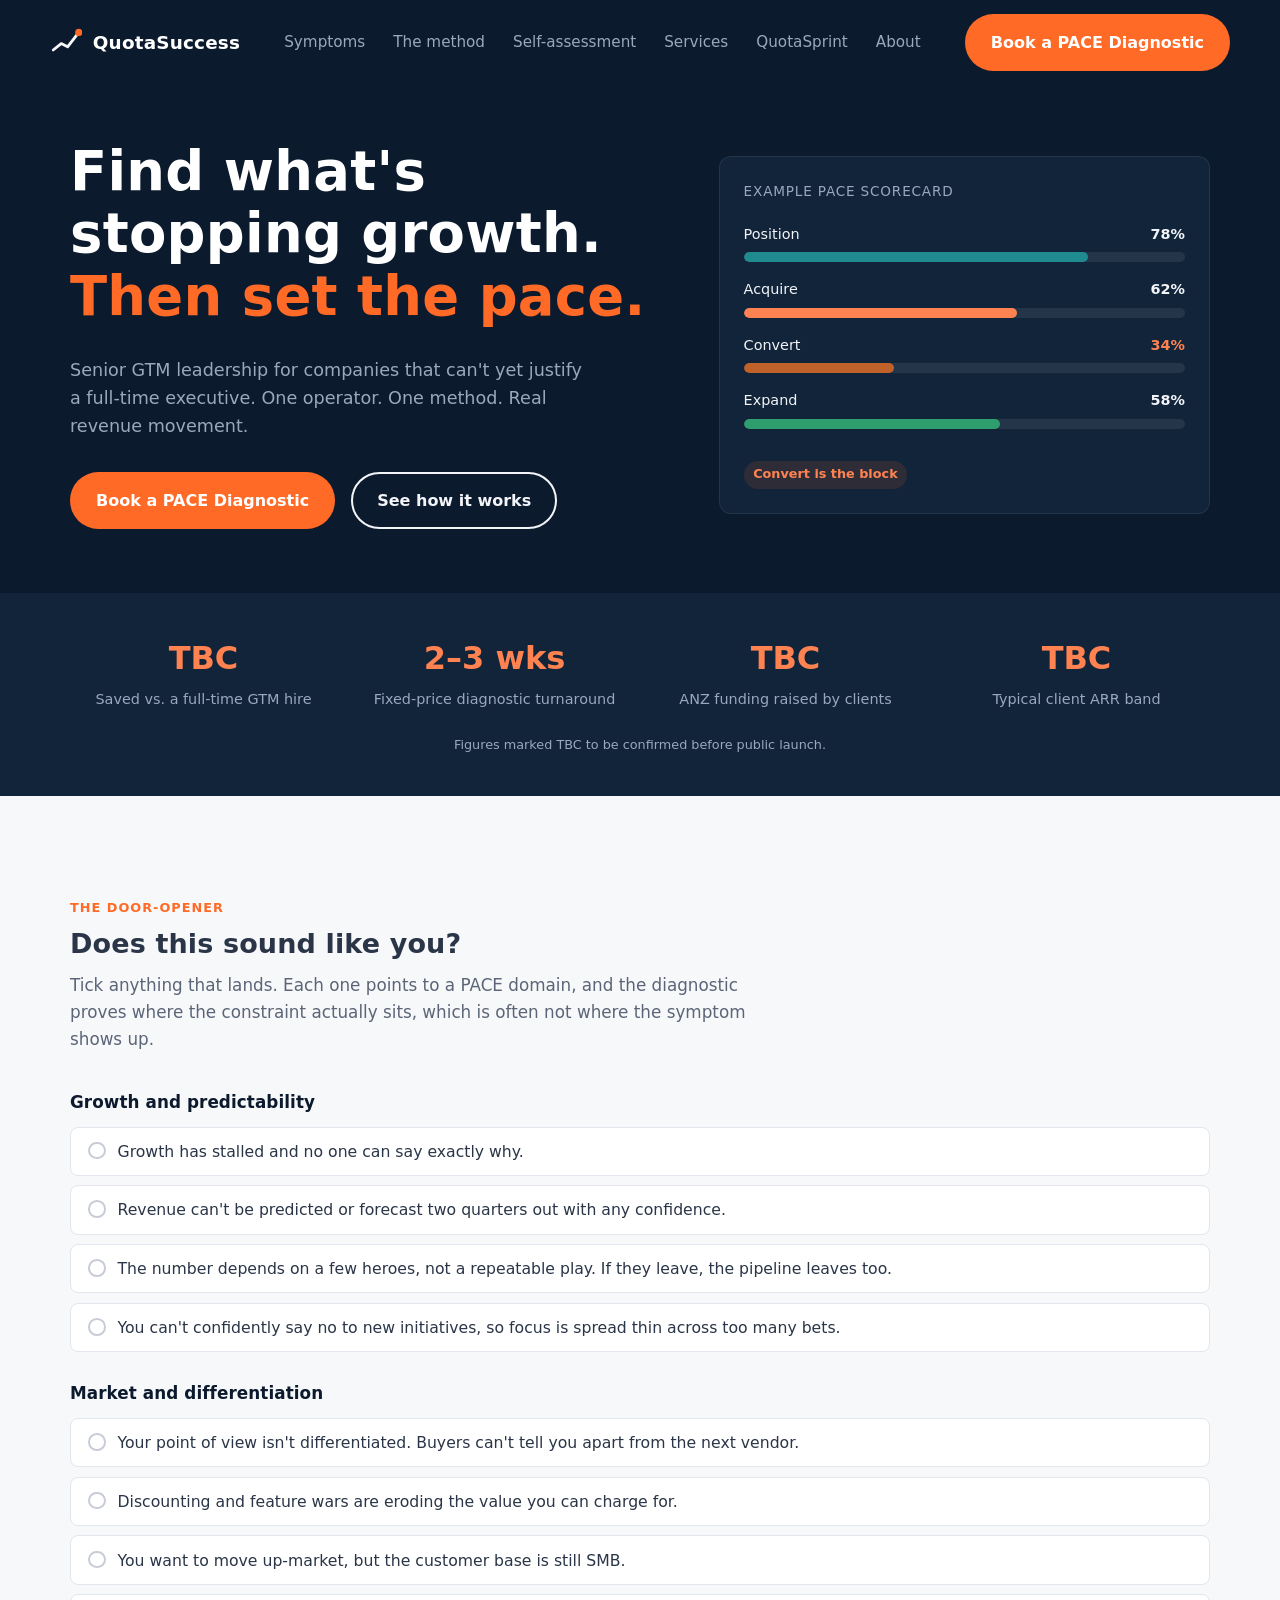
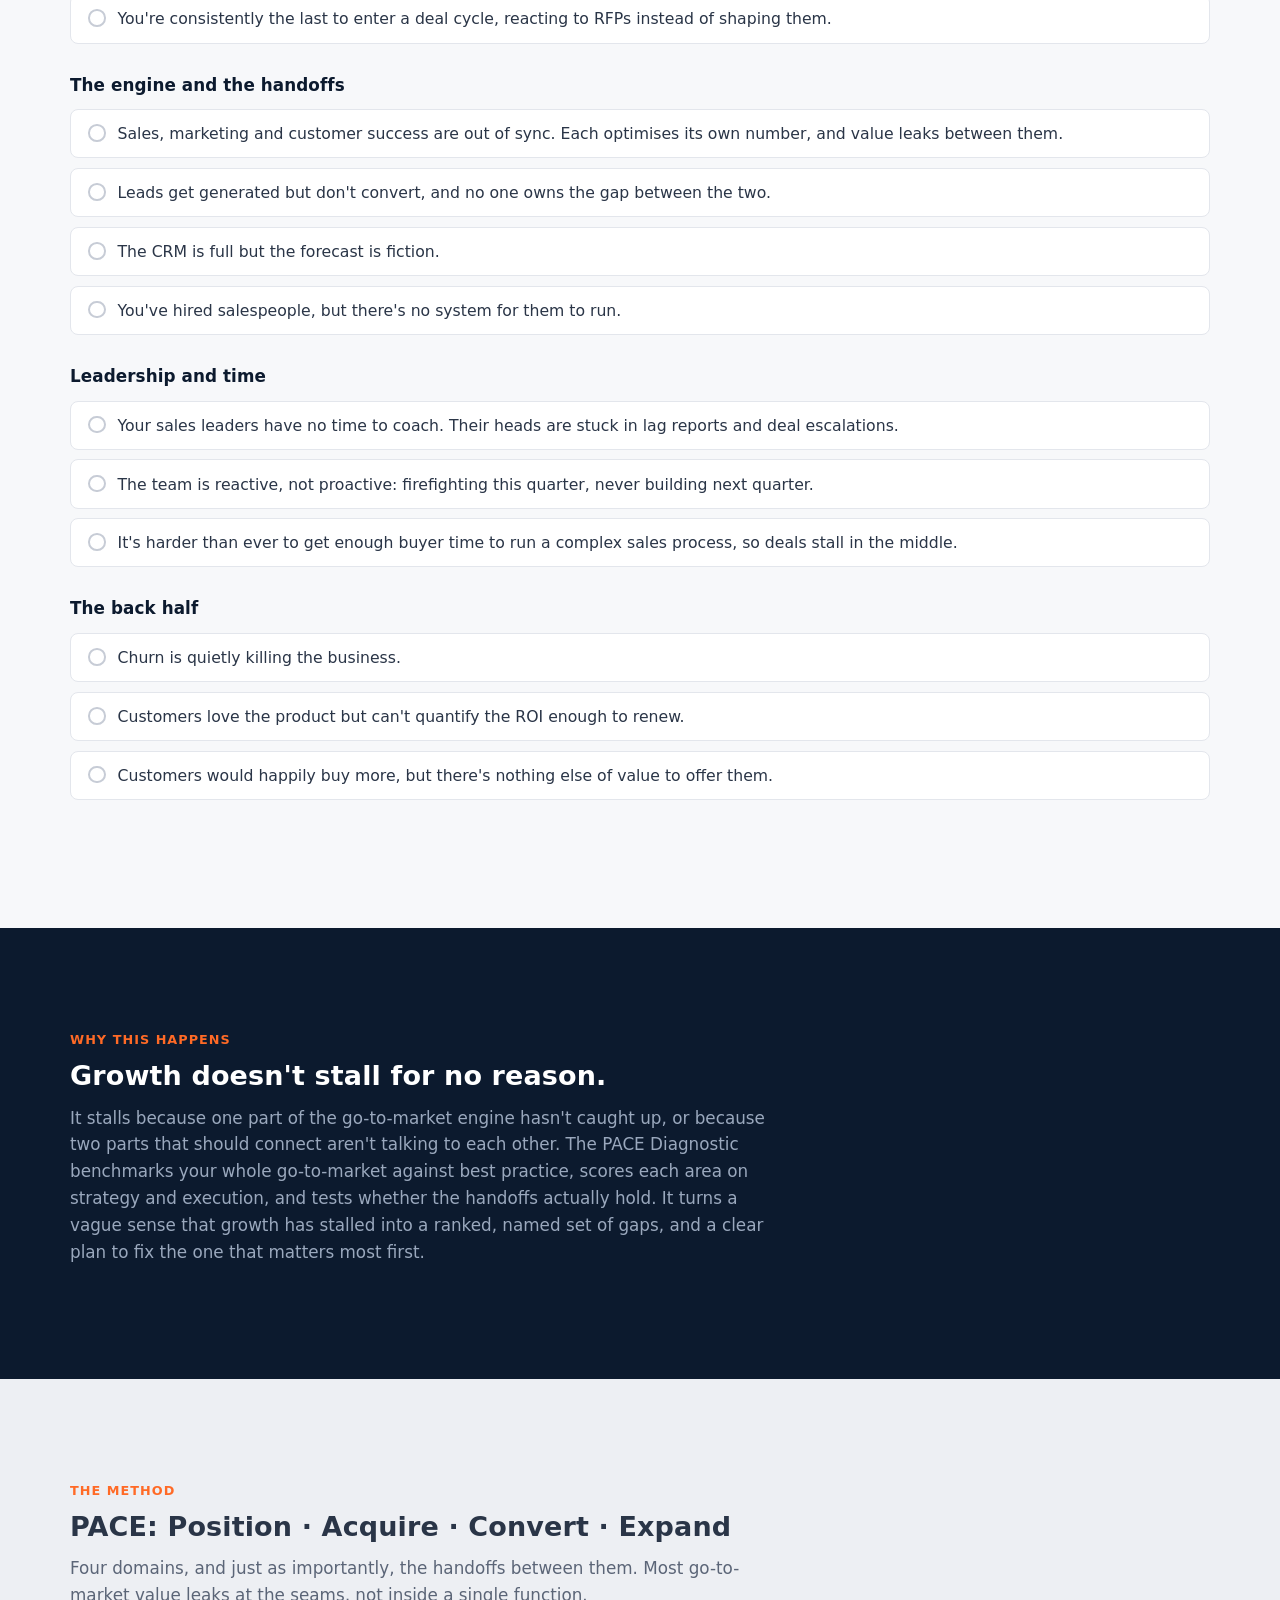
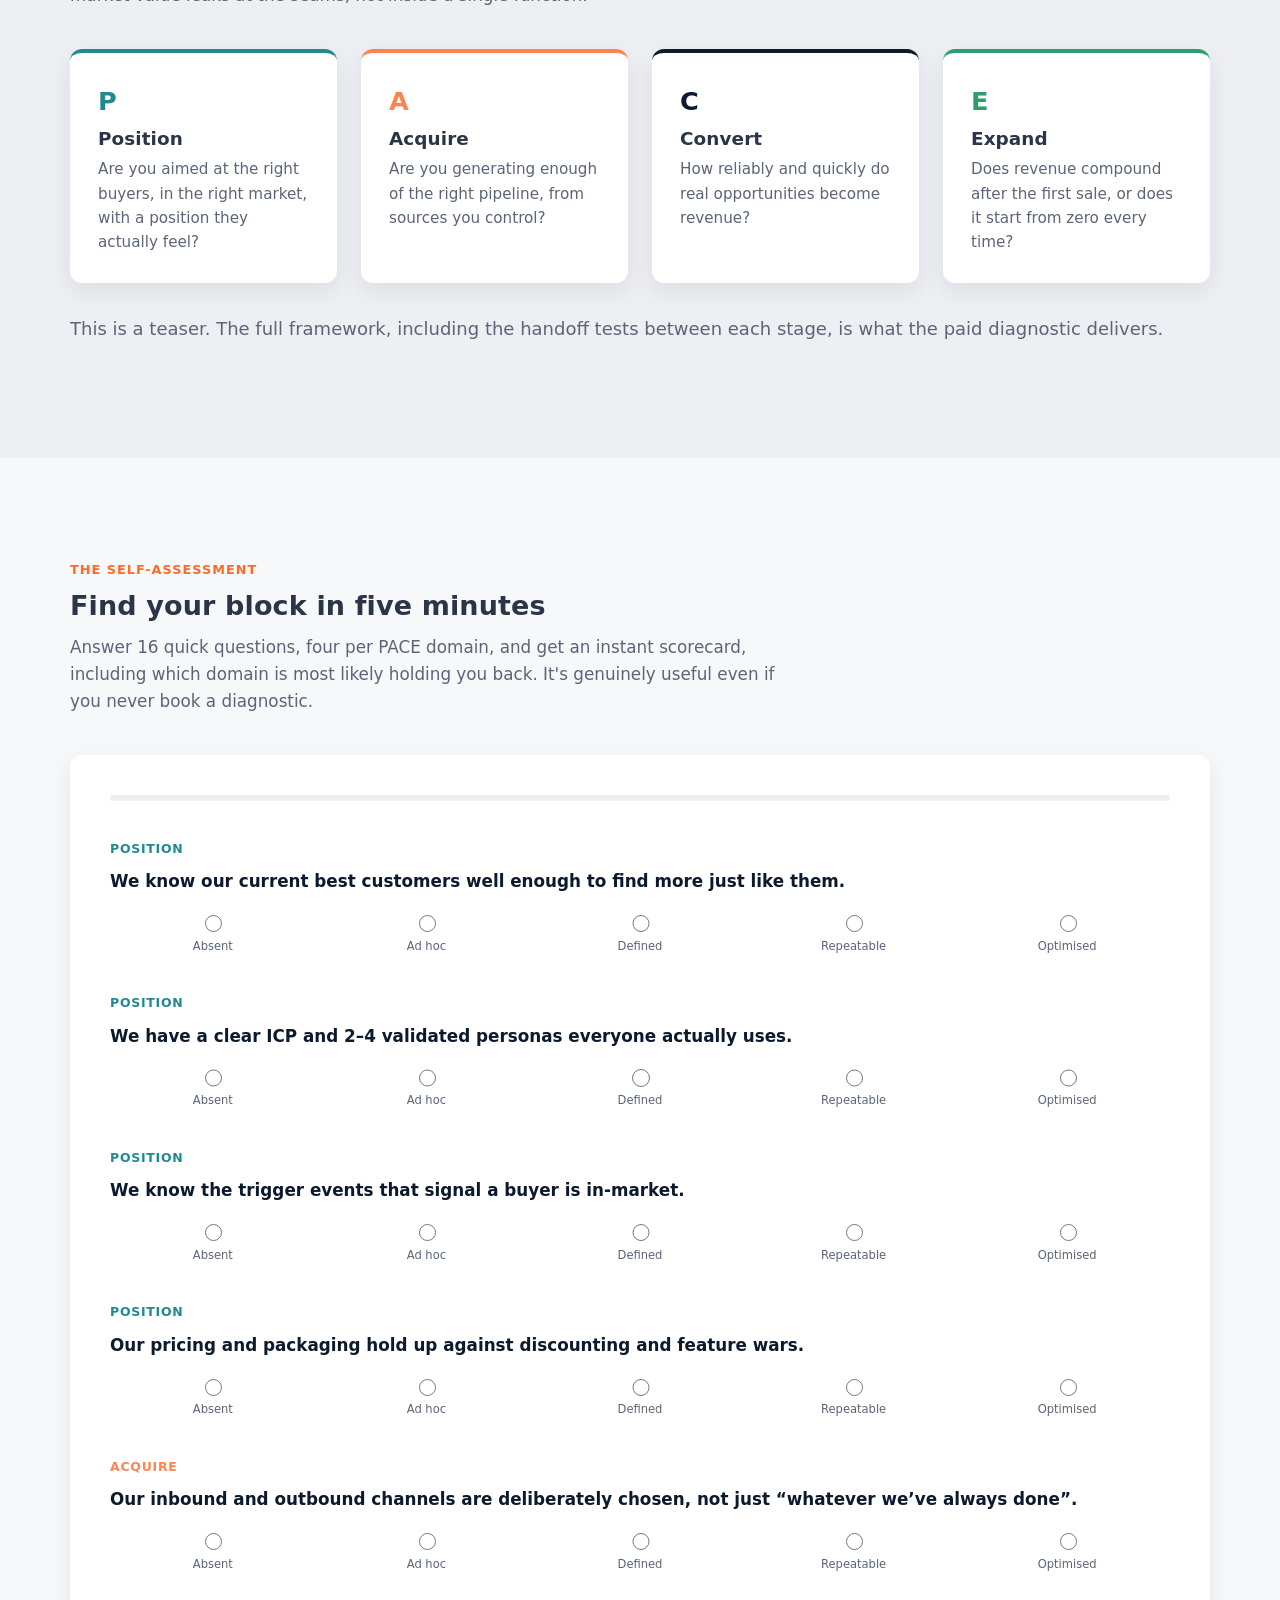
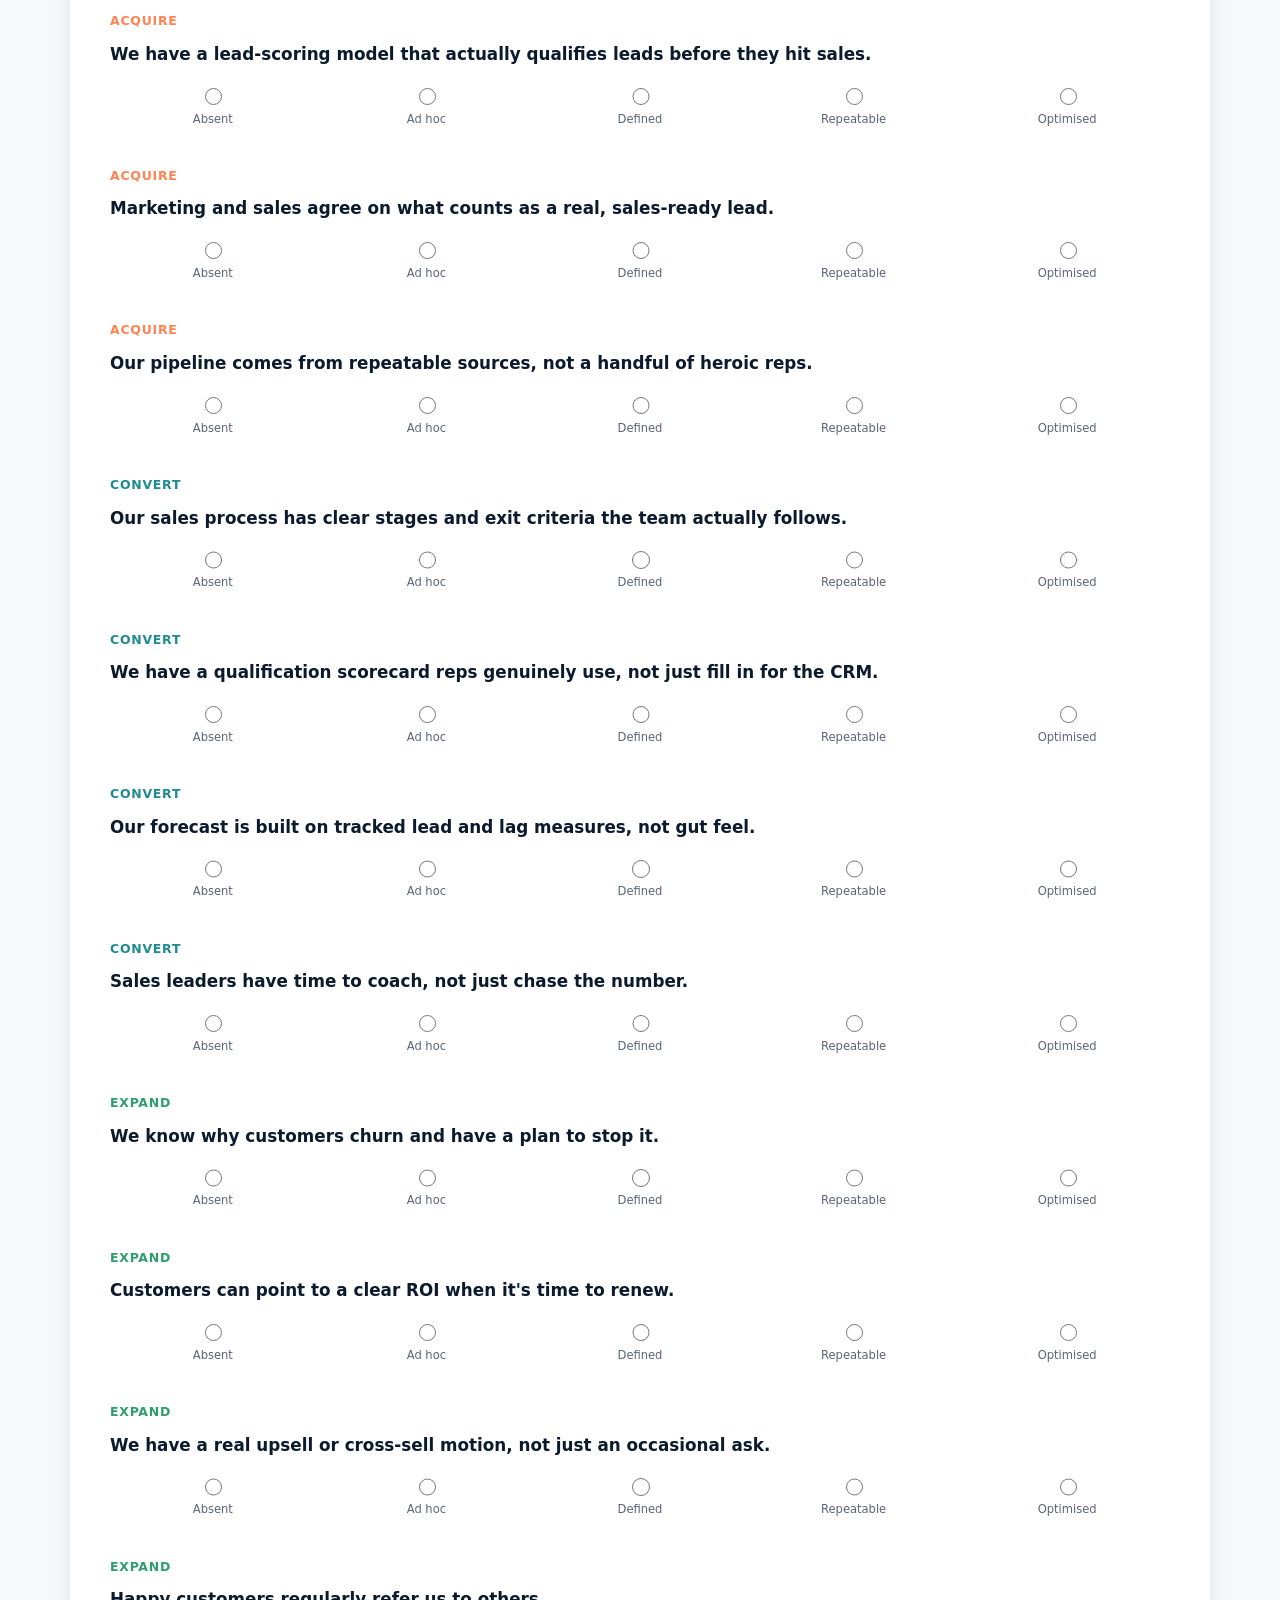
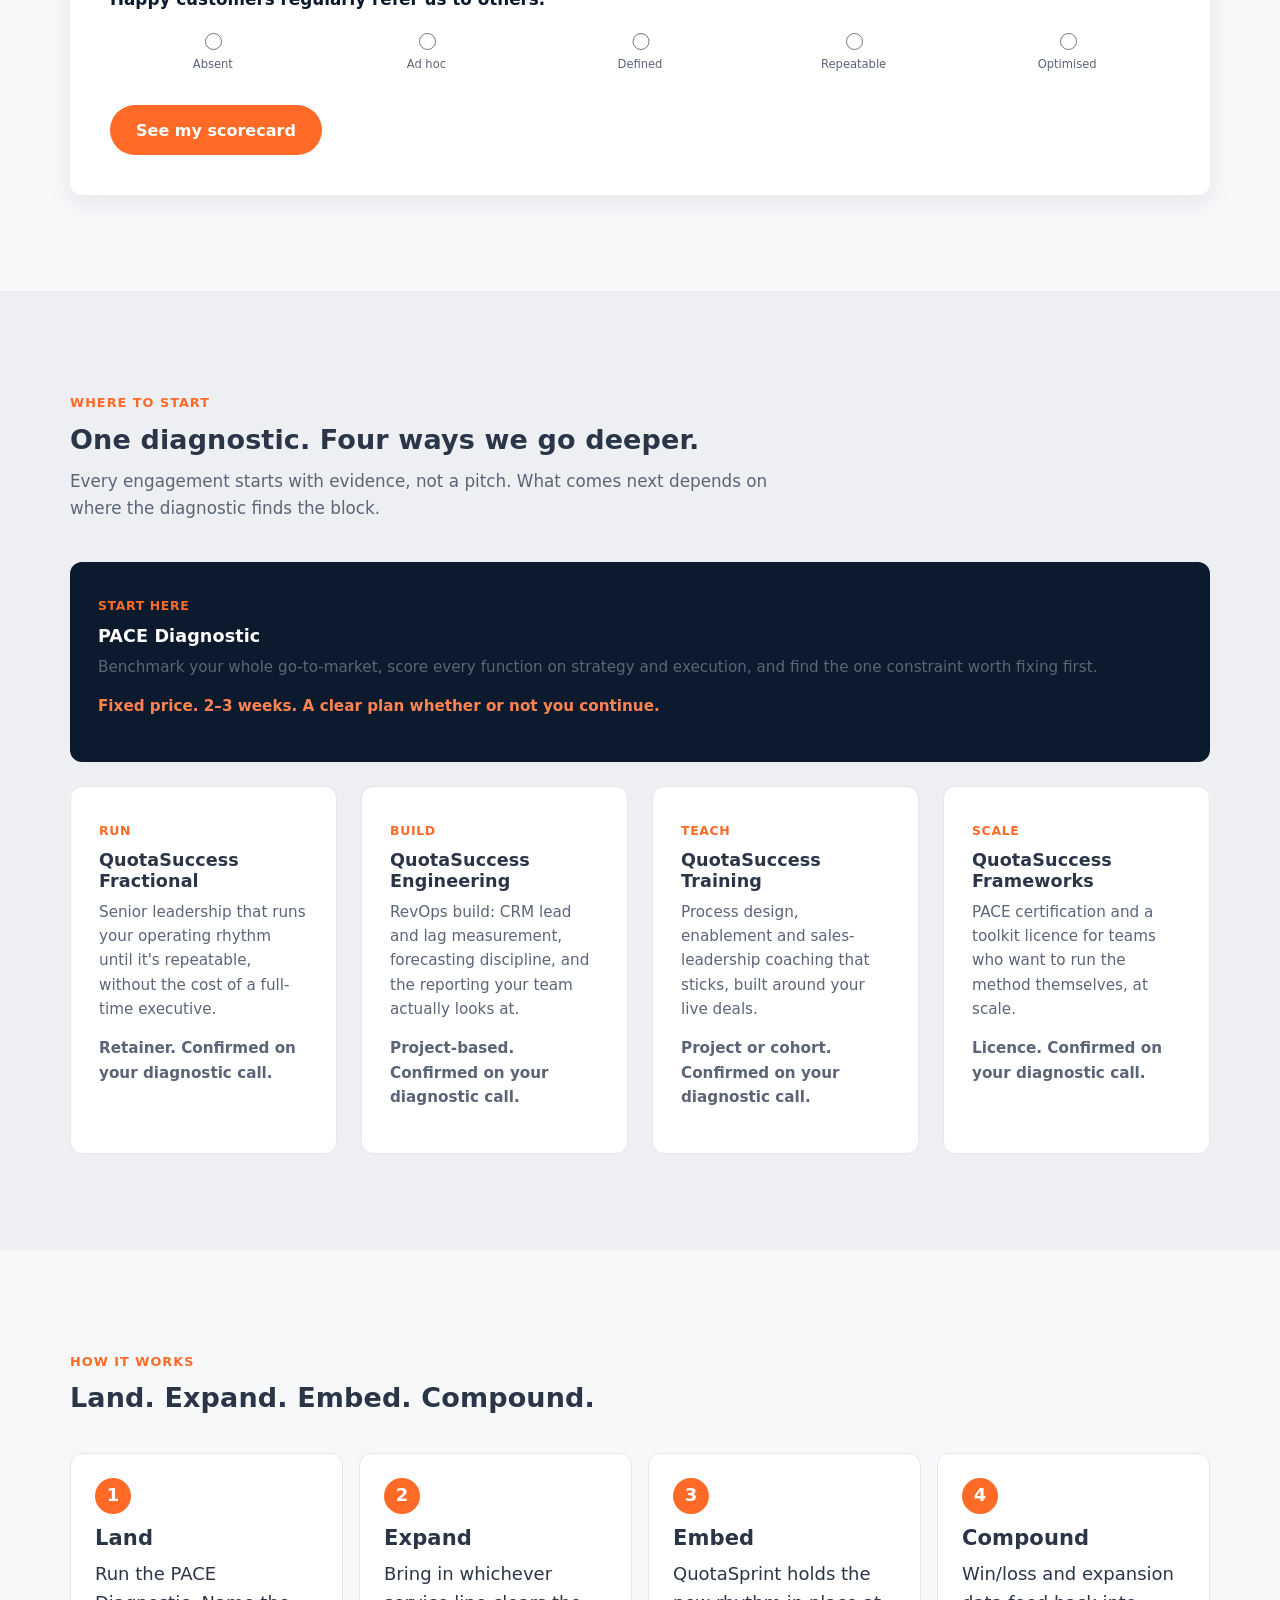
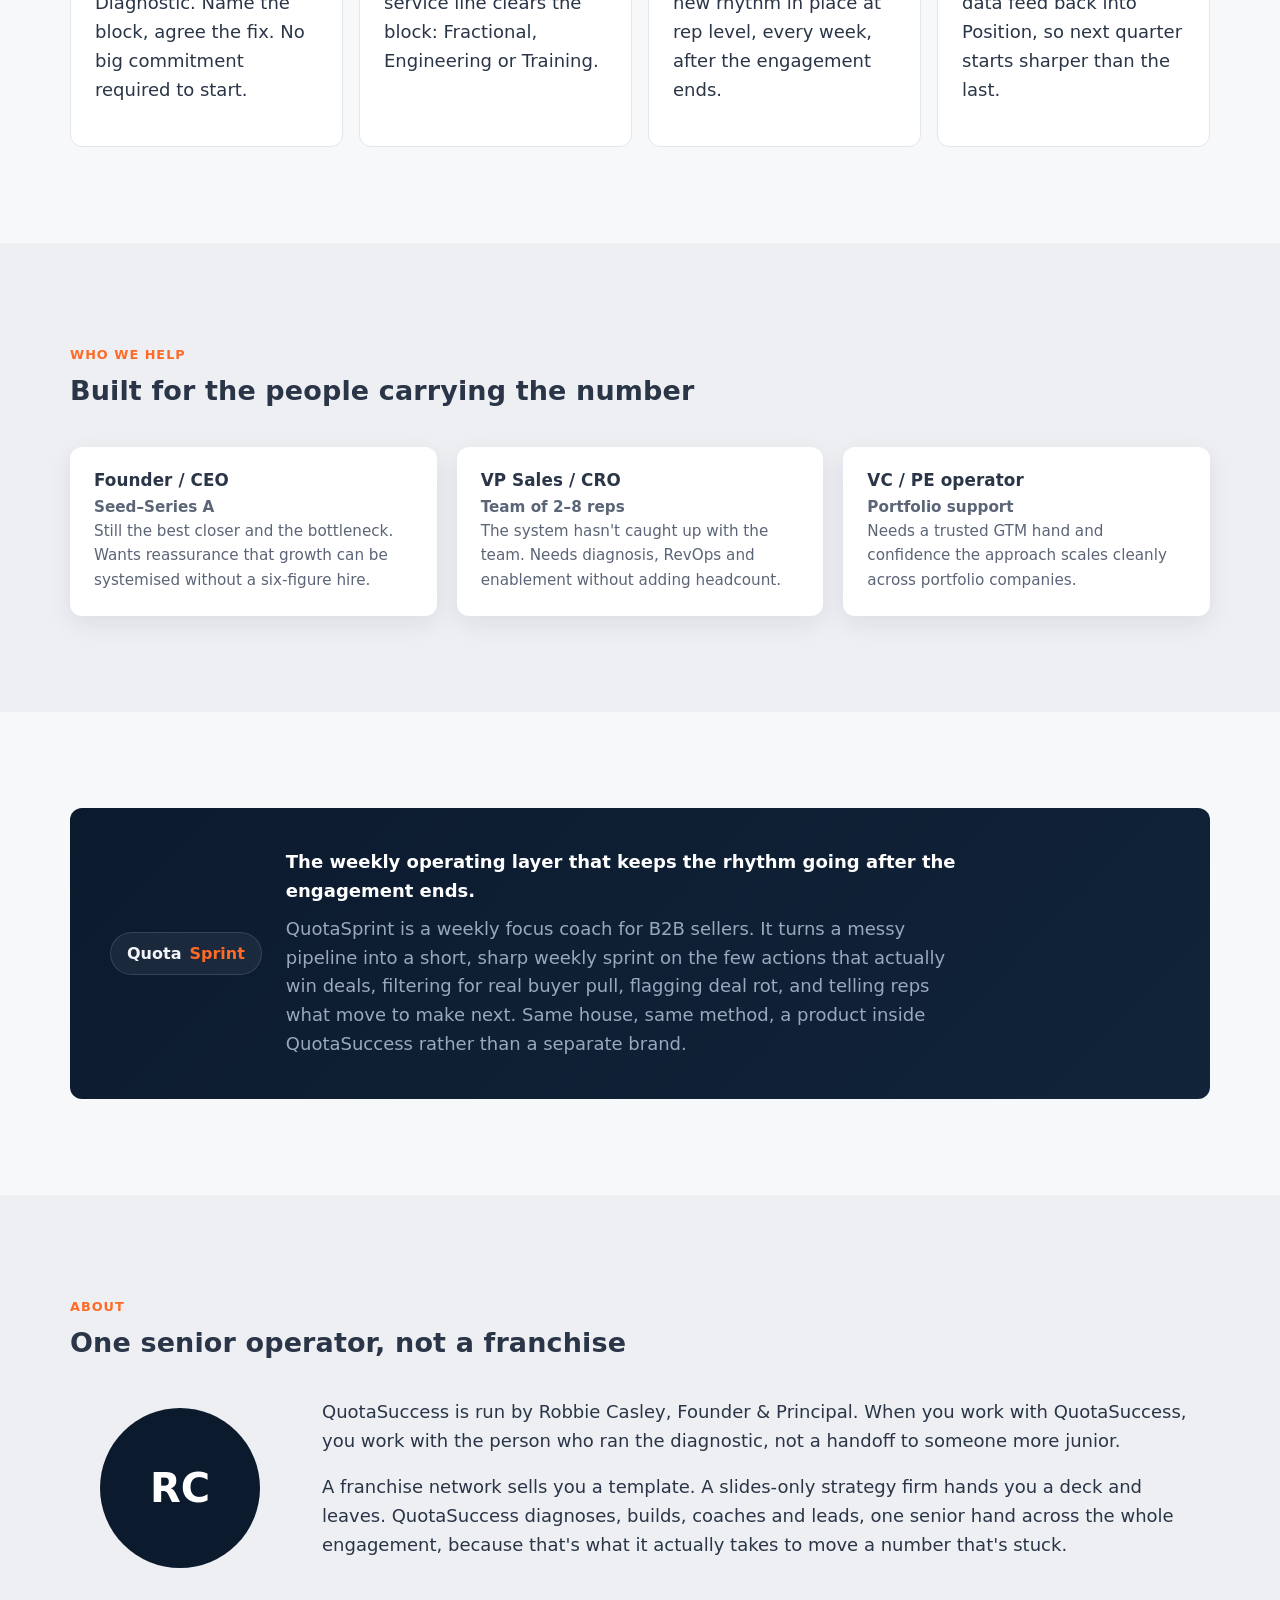
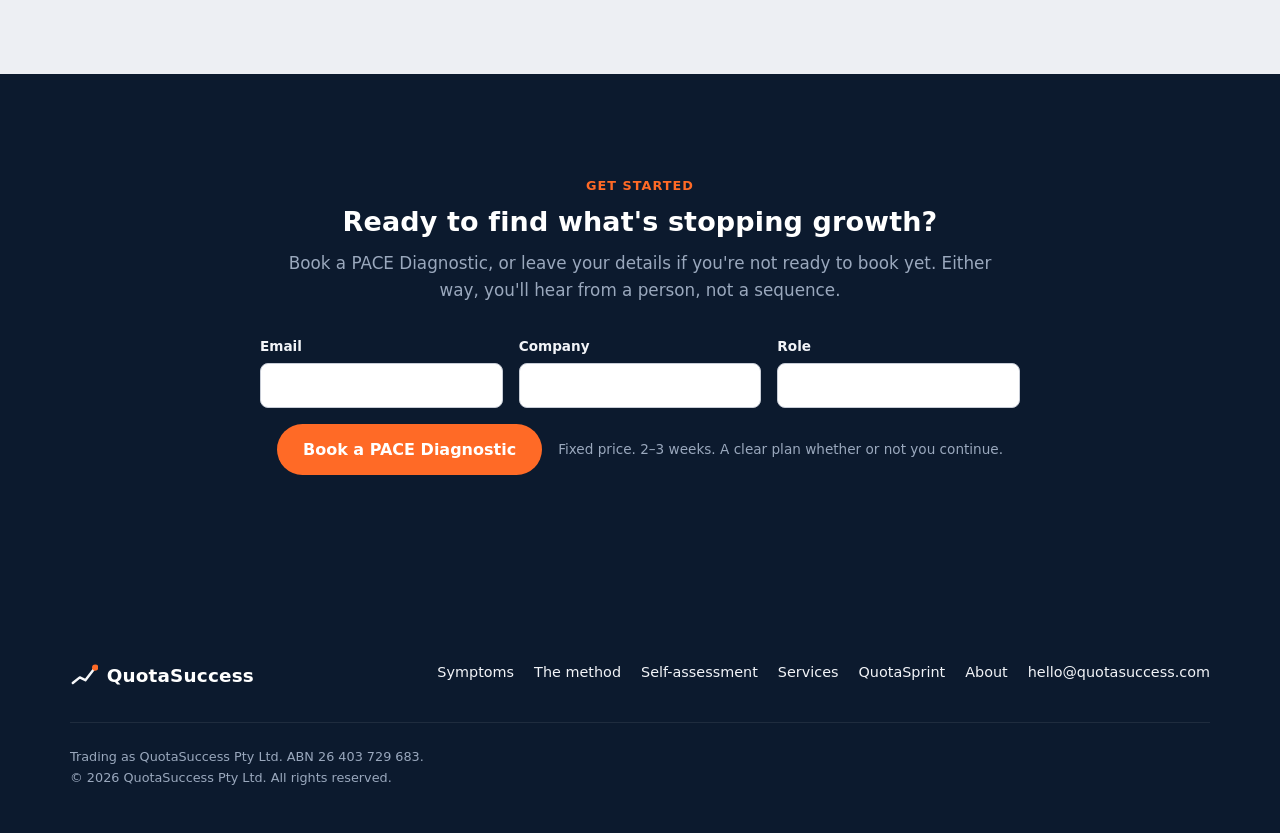
==== site/index.html @ 881c0959 "Initial commit: QuotaSuccess website project scaffold Includes site assets, Netlify function for lea" ====
<!DOCTYPE html>
<html lang="en-AU">
<head>
<meta charset="UTF-8">
<meta name="viewport" content="width=device-width, initial-scale=1.0">
<title>QuotaSuccess — Find what's stopping growth. Then set the pace.</title>
<meta name="description" content="Senior go-to-market leadership for ANZ B2B companies that can't yet justify a full-time GTM executive. Run the PACE Diagnostic and find the one constraint worth fixing first.">

<meta property="og:type" content="website">
<meta property="og:title" content="QuotaSuccess — Find what's stopping growth. Then set the pace.">
<meta property="og:description" content="Senior go-to-market leadership for ANZ B2B companies that can't yet justify a full-time GTM executive.">
<meta property="og:site_name" content="QuotaSuccess">

<link rel="icon" type="image/svg+xml" href="assets/favicon.svg">

<link rel="preconnect" href="https://api.fontshare.com">
<link rel="stylesheet" href="https://api.fontshare.com/v2/css?f[]=clash-display@600,700&f[]=satoshi@400,500,700&display=swap">

<link rel="stylesheet" href="css/styles.css">
</head>
<body>
<a class="skip-link" href="#main">Skip to content</a>

<header class="site-header">
  <div class="wrap site-header__inner">
    <a class="logo-link" href="#top">
      <img src="assets/logo-reversed.svg" alt="" width="32" height="32">
      <span>QuotaSuccess</span>
    </a>

    <nav class="site-nav" aria-label="Primary">
      <a href="#symptoms">Symptoms</a>
      <a href="#method">The method</a>
      <a href="#assessment">Self-assessment</a>
      <a href="#services">Services</a>
      <a href="#quotasprint">QuotaSprint</a>
      <a href="#about">About</a>
    </nav>

    <a class="btn btn--primary header-cta" href="#lead-capture">Book a PACE Diagnostic</a>

    <button class="nav-toggle" type="button" aria-expanded="false" aria-controls="mobile-menu">
      <span class="visually-hidden">Menu</span>
      ☰
    </button>
  </div>

  <div class="mobile-menu" id="mobile-menu" hidden>
    <ul>
      <li><a href="#symptoms">Symptoms</a></li>
      <li><a href="#method">The method</a></li>
      <li><a href="#assessment">Self-assessment</a></li>
      <li><a href="#services">Services</a></li>
      <li><a href="#quotasprint">QuotaSprint</a></li>
      <li><a href="#about">About</a></li>
      <li><a class="btn btn--primary" href="#lead-capture">Book a PACE Diagnostic</a></li>
    </ul>
  </div>
</header>

<main id="main">

  <!-- 2. HERO -->
  <section class="hero" id="top">
    <div class="wrap hero__inner">
      <div>
        <h1>Find what's stopping growth. <span class="accent">Then set the pace.</span></h1>
        <p class="hero__sub">Senior GTM leadership for companies that can't yet justify a full-time executive. One operator. One method. Real revenue movement.</p>
        <div class="hero__ctas">
          <a class="btn btn--primary" href="#lead-capture">Book a PACE Diagnostic</a>
          <a class="btn btn--ghost" href="#method">See how it works</a>
        </div>
      </div>

      <div class="scorecard" aria-hidden="true">
        <p class="scorecard__title">Example PACE scorecard</p>

        <div class="scorecard__row">
          <div class="scorecard__row-label"><span>Position</span><strong>78%</strong></div>
          <div class="scorecard__bar"><span style="width:78%; background:#1F8A8F;"></span></div>
        </div>

        <div class="scorecard__row">
          <div class="scorecard__row-label"><span>Acquire</span><strong>62%</strong></div>
          <div class="scorecard__bar"><span style="width:62%; background:#FF8351;"></span></div>
        </div>

        <div class="scorecard__row scorecard__row--block">
          <div class="scorecard__row-label"><span>Convert</span><strong>34%</strong></div>
          <div class="scorecard__bar"><span style="width:34%; background:#C0612A;"></span></div>
        </div>

        <div class="scorecard__row">
          <div class="scorecard__row-label"><span>Expand</span><strong>58%</strong></div>
          <div class="scorecard__bar"><span style="width:58%; background:#2F9E6E;"></span></div>
        </div>

        <span class="scorecard__block-tag">Convert is the block</span>
      </div>
    </div>
  </section>

  <!-- 3. PROOF STRIP -->
  <section class="proof-strip">
    <div class="wrap">
      <div class="grid grid--4">
        <div class="proof-stat">
          <div class="proof-stat__figure">TBC</div>
          <div class="proof-stat__label">Saved vs. a full-time GTM hire</div>
        </div>
        <div class="proof-stat">
          <div class="proof-stat__figure">2&ndash;3 wks</div>
          <div class="proof-stat__label">Fixed-price diagnostic turnaround</div>
        </div>
        <div class="proof-stat">
          <div class="proof-stat__figure">TBC</div>
          <div class="proof-stat__label">ANZ funding raised by clients</div>
        </div>
        <div class="proof-stat">
          <div class="proof-stat__figure">TBC</div>
          <div class="proof-stat__label">Typical client ARR band</div>
        </div>
      </div>
      <p style="text-align:center; font-size:0.8rem; color:var(--text-muted-on-dark); margin: 1.5rem 0 0;">Figures marked TBC to be confirmed before public launch.</p>
    </div>
  </section>

  <!-- 4. SYMPTOMS -->
  <section id="symptoms">
    <div class="wrap">
      <div class="section-head">
        <span class="eyebrow">The door-opener</span>
        <h2>Does this sound like you?</h2>
        <p>Tick anything that lands. Each one points to a PACE domain, and the diagnostic proves where the constraint actually sits, which is often not where the symptom shows up.</p>
      </div>

      <div class="symptom-group">
        <h3>Growth and predictability</h3>
        <div class="symptom-list" role="group" aria-label="Growth and predictability symptoms">
          <button type="button" class="symptom-item" data-target="#pace-convert" data-domain="Convert"><span class="symptom-item__mark" aria-hidden="true">✓</span><span>Growth has stalled and no one can say exactly why.</span></button>
          <button type="button" class="symptom-item" data-target="#pace-convert" data-domain="Convert"><span class="symptom-item__mark" aria-hidden="true">✓</span><span>Revenue can't be predicted or forecast two quarters out with any confidence.</span></button>
          <button type="button" class="symptom-item" data-target="#pace-convert" data-domain="Convert"><span class="symptom-item__mark" aria-hidden="true">✓</span><span>The number depends on a few heroes, not a repeatable play. If they leave, the pipeline leaves too.</span></button>
          <button type="button" class="symptom-item" data-target="#pace-position" data-domain="Position"><span class="symptom-item__mark" aria-hidden="true">✓</span><span>You can't confidently say no to new initiatives, so focus is spread thin across too many bets.</span></button>
        </div>
      </div>

      <div class="symptom-group">
        <h3>Market and differentiation</h3>
        <div class="symptom-list" role="group" aria-label="Market and differentiation symptoms">
          <button type="button" class="symptom-item" data-target="#pace-position" data-domain="Position"><span class="symptom-item__mark" aria-hidden="true">✓</span><span>Your point of view isn't differentiated. Buyers can't tell you apart from the next vendor.</span></button>
          <button type="button" class="symptom-item" data-target="#pace-position" data-domain="Position"><span class="symptom-item__mark" aria-hidden="true">✓</span><span>Discounting and feature wars are eroding the value you can charge for.</span></button>
          <button type="button" class="symptom-item" data-target="#pace-position" data-domain="Position"><span class="symptom-item__mark" aria-hidden="true">✓</span><span>You want to move up-market, but the customer base is still SMB.</span></button>
          <button type="button" class="symptom-item" data-target="#pace-acquire" data-domain="Acquire"><span class="symptom-item__mark" aria-hidden="true">✓</span><span>You're consistently the last to enter a deal cycle, reacting to RFPs instead of shaping them.</span></button>
        </div>
      </div>

      <div class="symptom-group">
        <h3>The engine and the handoffs</h3>
        <div class="symptom-list" role="group" aria-label="The engine and the handoffs symptoms">
          <button type="button" class="symptom-item" data-target="#pace-acquire" data-domain="Acquire"><span class="symptom-item__mark" aria-hidden="true">✓</span><span>Sales, marketing and customer success are out of sync. Each optimises its own number, and value leaks between them.</span></button>
          <button type="button" class="symptom-item" data-target="#pace-acquire" data-domain="Acquire"><span class="symptom-item__mark" aria-hidden="true">✓</span><span>Leads get generated but don't convert, and no one owns the gap between the two.</span></button>
          <button type="button" class="symptom-item" data-target="#pace-convert" data-domain="Convert"><span class="symptom-item__mark" aria-hidden="true">✓</span><span>The CRM is full but the forecast is fiction.</span></button>
          <button type="button" class="symptom-item" data-target="#pace-convert" data-domain="Convert"><span class="symptom-item__mark" aria-hidden="true">✓</span><span>You've hired salespeople, but there's no system for them to run.</span></button>
        </div>
      </div>

      <div class="symptom-group">
        <h3>Leadership and time</h3>
        <div class="symptom-list" role="group" aria-label="Leadership and time symptoms">
          <button type="button" class="symptom-item" data-target="#pace-convert" data-domain="Convert"><span class="symptom-item__mark" aria-hidden="true">✓</span><span>Your sales leaders have no time to coach. Their heads are stuck in lag reports and deal escalations.</span></button>
          <button type="button" class="symptom-item" data-target="#pace-convert" data-domain="Convert"><span class="symptom-item__mark" aria-hidden="true">✓</span><span>The team is reactive, not proactive: firefighting this quarter, never building next quarter.</span></button>
          <button type="button" class="symptom-item" data-target="#pace-convert" data-domain="Convert"><span class="symptom-item__mark" aria-hidden="true">✓</span><span>It's harder than ever to get enough buyer time to run a complex sales process, so deals stall in the middle.</span></button>
        </div>
      </div>

      <div class="symptom-group">
        <h3>The back half</h3>
        <div class="symptom-list" role="group" aria-label="The back half symptoms">
          <button type="button" class="symptom-item" data-target="#pace-expand" data-domain="Expand"><span class="symptom-item__mark" aria-hidden="true">✓</span><span>Churn is quietly killing the business.</span></button>
          <button type="button" class="symptom-item" data-target="#pace-expand" data-domain="Expand"><span class="symptom-item__mark" aria-hidden="true">✓</span><span>Customers love the product but can't quantify the ROI enough to renew.</span></button>
          <button type="button" class="symptom-item" data-target="#pace-expand" data-domain="Expand"><span class="symptom-item__mark" aria-hidden="true">✓</span><span>Customers would happily buy more, but there's nothing else of value to offer them.</span></button>
        </div>
      </div>
    </div>
  </section>

  <!-- 5. THE PROBLEM -->
  <section class="section--dark">
    <div class="wrap">
      <div class="section-head" style="margin-bottom:0;">
        <span class="eyebrow">Why this happens</span>
        <h2>Growth doesn't stall for no reason.</h2>
        <p>It stalls because one part of the go-to-market engine hasn't caught up, or because two parts that should connect aren't talking to each other. The PACE Diagnostic benchmarks your whole go-to-market against best practice, scores each area on strategy and execution, and tests whether the handoffs actually hold. It turns a vague sense that growth has stalled into a ranked, named set of gaps, and a clear plan to fix the one that matters most first.</p>
      </div>
    </div>
  </section>

  <!-- 6. THE PACE METHOD -->
  <section id="method" class="section--mist">
    <div class="wrap">
      <div class="section-head">
        <span class="eyebrow">The method</span>
        <h2>PACE: Position &middot; Acquire &middot; Convert &middot; Expand</h2>
        <p>Four domains, and just as importantly, the handoffs between them. Most go-to-market value leaks at the seams, not inside a single function.</p>
      </div>

      <div class="grid grid--4">
        <div class="pace-card" id="pace-position" style="--pace-color:#1F8A8F;">
          <div class="pace-card__letter">P</div>
          <h3>Position</h3>
          <p>Are you aimed at the right buyers, in the right market, with a position they actually feel?</p>
        </div>
        <div class="pace-card" id="pace-acquire" style="--pace-color:#FF8351;">
          <div class="pace-card__letter">A</div>
          <h3>Acquire</h3>
          <p>Are you generating enough of the right pipeline, from sources you control?</p>
        </div>
        <div class="pace-card" id="pace-convert" style="--pace-color:#0C1A2E;">
          <div class="pace-card__letter">C</div>
          <h3>Convert</h3>
          <p>How reliably and quickly do real opportunities become revenue?</p>
        </div>
        <div class="pace-card" id="pace-expand" style="--pace-color:#2F9E6E;">
          <div class="pace-card__letter">E</div>
          <h3>Expand</h3>
          <p>Does revenue compound after the first sale, or does it start from zero every time?</p>
        </div>
      </div>

      <p style="margin-top:2rem; color:var(--text-muted);">This is a teaser. The full framework, including the handoff tests between each stage, is what the paid diagnostic delivers.</p>
    </div>
  </section>

  <!-- 7. SELF-ASSESSMENT -->
  <section id="assessment">
    <div class="wrap">
      <div class="section-head">
        <span class="eyebrow">The self-assessment</span>
        <h2>Find your block in five minutes</h2>
        <p>Answer 16 quick questions, four per PACE domain, and get an instant scorecard, including which domain is most likely holding you back. It's genuinely useful even if you never book a diagnostic.</p>
      </div>

      <div class="assessment-panel">
        <div class="assessment-progress"><span id="assessment-progress-bar" style="width:0%;"></span></div>

        <form id="assessment-form" class="assessment-form" novalidate>
          <!-- Questions are injected by js/pace-assessment.js from a shared question bank -->
        </form>

        <div id="assessment-result" class="assessment-result" aria-live="polite">
          <h3>Your PACE scorecard</h3>
          <div class="scorecard" id="result-scorecard"></div>

          <form id="assessment-lead-form" class="lead-form lead-form--3col" novalidate>
            <input type="hidden" name="source" value="assessment">
            <input type="hidden" name="pace_scores" id="assessment-pace-scores">
            <input type="hidden" name="pace_block" id="assessment-pace-block">
            <div class="hp-field" aria-hidden="true">
              <label for="assessment-company-website">Leave this field empty</label>
              <input type="text" id="assessment-company-website" name="company_website" tabindex="-1" autocomplete="off">
            </div>

            <div>
              <label for="assess-email">Email</label>
              <input type="email" id="assess-email" name="email" required autocomplete="email">
            </div>
            <div>
              <label for="assess-company">Company</label>
              <input type="text" id="assess-company" name="company" autocomplete="organization">
            </div>
            <div>
              <label for="assess-role">Role</label>
              <input type="text" id="assess-role" name="role" autocomplete="organization-title">
            </div>

            <div class="lead-form__actions" style="grid-column: 1 / -1;">
              <button type="submit" class="btn btn--primary btn--sm">Get the full readout</button>
              <span class="lead-form__note">We'll follow up personally. No spam, no drip sequence.</span>
            </div>
            <p class="form-status" id="assessment-form-status" role="status"></p>
          </form>
        </div>
      </div>
    </div>
  </section>

  <!-- 8. SERVICES -->
  <section id="services" class="section--mist">
    <div class="wrap">
      <div class="section-head">
        <span class="eyebrow">Where to start</span>
        <h2>One diagnostic. Four ways we go deeper.</h2>
        <p>Every engagement starts with evidence, not a pitch. What comes next depends on where the diagnostic finds the block.</p>
      </div>

      <div class="grid grid--4" style="margin-bottom:1.5rem;">
        <div class="service-card service-card--highlight" style="grid-column: 1 / -1;">
          <span class="service-card__eyebrow">Start here</span>
          <h3>PACE Diagnostic</h3>
          <p>Benchmark your whole go-to-market, score every function on strategy and execution, and find the one constraint worth fixing first.</p>
          <p class="service-card__price">Fixed price. 2&ndash;3 weeks. A clear plan whether or not you continue.</p>
        </div>
      </div>

      <div class="grid grid--4">
        <div class="service-card">
          <span class="service-card__eyebrow">Run</span>
          <h3>QuotaSuccess Fractional</h3>
          <p>Senior leadership that runs your operating rhythm until it's repeatable, without the cost of a full-time executive.</p>
          <p class="service-card__price">Retainer. Confirmed on your diagnostic call.</p>
        </div>
        <div class="service-card">
          <span class="service-card__eyebrow">Build</span>
          <h3>QuotaSuccess Engineering</h3>
          <p>RevOps build: CRM lead and lag measurement, forecasting discipline, and the reporting your team actually looks at.</p>
          <p class="service-card__price">Project-based. Confirmed on your diagnostic call.</p>
        </div>
        <div class="service-card">
          <span class="service-card__eyebrow">Teach</span>
          <h3>QuotaSuccess Training</h3>
          <p>Process design, enablement and sales-leadership coaching that sticks, built around your live deals.</p>
          <p class="service-card__price">Project or cohort. Confirmed on your diagnostic call.</p>
        </div>
        <div class="service-card">
          <span class="service-card__eyebrow">Scale</span>
          <h3>QuotaSuccess Frameworks</h3>
          <p>PACE certification and a toolkit licence for teams who want to run the method themselves, at scale.</p>
          <p class="service-card__price">Licence. Confirmed on your diagnostic call.</p>
        </div>
      </div>
    </div>
  </section>

  <!-- 9. HOW IT WORKS -->
  <section>
    <div class="wrap">
      <div class="section-head">
        <span class="eyebrow">How it works</span>
        <h2>Land. Expand. Embed. Compound.</h2>
      </div>

      <div class="ladder">
        <div class="ladder__step">
          <div class="ladder__num">1</div>
          <h3>Land</h3>
          <p>Run the PACE Diagnostic. Name the block, agree the fix. No big commitment required to start.</p>
        </div>
        <div class="ladder__step">
          <div class="ladder__num">2</div>
          <h3>Expand</h3>
          <p>Bring in whichever service line clears the block: Fractional, Engineering or Training.</p>
        </div>
        <div class="ladder__step">
          <div class="ladder__num">3</div>
          <h3>Embed</h3>
          <p>QuotaSprint holds the new rhythm in place at rep level, every week, after the engagement ends.</p>
        </div>
        <div class="ladder__step">
          <div class="ladder__num">4</div>
          <h3>Compound</h3>
          <p>Win/loss and expansion data feed back into Position, so next quarter starts sharper than the last.</p>
        </div>
      </div>
    </div>
  </section>

  <!-- 10. WHO WE HELP -->
  <section class="section--mist">
    <div class="wrap">
      <div class="section-head">
        <span class="eyebrow">Who we help</span>
        <h2>Built for the people carrying the number</h2>
      </div>

      <div class="audience-table">
        <div class="audience-card">
          <h3>Founder / CEO</h3>
          <p class="audience-card__stage">Seed&ndash;Series A</p>
          <p>Still the best closer and the bottleneck. Wants reassurance that growth can be systemised without a six-figure hire.</p>
        </div>
        <div class="audience-card">
          <h3>VP Sales / CRO</h3>
          <p class="audience-card__stage">Team of 2&ndash;8 reps</p>
          <p>The system hasn't caught up with the team. Needs diagnosis, RevOps and enablement without adding headcount.</p>
        </div>
        <div class="audience-card">
          <h3>VC / PE operator</h3>
          <p class="audience-card__stage">Portfolio support</p>
          <p>Needs a trusted GTM hand and confidence the approach scales cleanly across portfolio companies.</p>
        </div>
      </div>
    </div>
  </section>

  <!-- 11. QUOTASPRINT TIE-IN -->
  <section id="quotasprint">
    <div class="wrap">
      <div class="sprint-panel">
        <div class="sprint-chip">Quota<span>Sprint</span></div>
        <div>
          <p style="color:var(--white); font-weight:600; margin-bottom:0.5em;">The weekly operating layer that keeps the rhythm going after the engagement ends.</p>
          <p>QuotaSprint is a weekly focus coach for B2B sellers. It turns a messy pipeline into a short, sharp weekly sprint on the few actions that actually win deals, filtering for real buyer pull, flagging deal rot, and telling reps what move to make next. Same house, same method, a product inside QuotaSuccess rather than a separate brand.</p>
        </div>
      </div>
    </div>
  </section>

  <!-- 12. ABOUT / OPERATOR -->
  <section id="about" class="section--mist">
    <div class="wrap">
      <div class="section-head">
        <span class="eyebrow">About</span>
        <h2>One senior operator, not a franchise</h2>
      </div>

      <div class="about-block">
        <div class="avatar-placeholder" aria-hidden="true">RC</div>
        <div>
          <p>QuotaSuccess is run by Robbie Casley, Founder &amp; Principal. When you work with QuotaSuccess, you work with the person who ran the diagnostic, not a handoff to someone more junior.</p>
          <p>A franchise network sells you a template. A slides-only strategy firm hands you a deck and leaves. QuotaSuccess diagnoses, builds, coaches and leads, one senior hand across the whole engagement, because that's what it actually takes to move a number that's stuck.</p>
        </div>
      </div>
    </div>
  </section>

  <!-- 13. LEAD CAPTURE CTA -->
  <section id="lead-capture" class="section--dark">
    <div class="wrap">
      <div class="section-head" style="margin: 0 auto 2rem; text-align:center;">
        <span class="eyebrow">Get started</span>
        <h2>Ready to find what's stopping growth?</h2>
        <p>Book a PACE Diagnostic, or leave your details if you're not ready to book yet. Either way, you'll hear from a person, not a sequence.</p>
      </div>

      <form id="lead-capture-form" class="lead-form lead-form--3col" style="max-width:760px; margin:0 auto;" novalidate>
        <input type="hidden" name="source" value="lead_capture">
        <div class="hp-field" aria-hidden="true">
          <label for="lead-company-website">Leave this field empty</label>
          <input type="text" id="lead-company-website" name="company_website" tabindex="-1" autocomplete="off">
        </div>

        <div>
          <label for="lead-email">Email</label>
          <input type="email" id="lead-email" name="email" required autocomplete="email">
        </div>
        <div>
          <label for="lead-company">Company</label>
          <input type="text" id="lead-company" name="company" autocomplete="organization">
        </div>
        <div>
          <label for="lead-role">Role</label>
          <input type="text" id="lead-role" name="role" autocomplete="organization-title">
        </div>

        <div class="lead-form__actions" style="grid-column: 1 / -1; justify-content:center;">
          <button type="submit" class="btn btn--primary">Book a PACE Diagnostic</button>
          <span class="lead-form__note">Fixed price. 2&ndash;3 weeks. A clear plan whether or not you continue.</span>
        </div>
        <p class="form-status" id="lead-capture-form-status" role="status" style="text-align:center; grid-column: 1 / -1;"></p>
      </form>
    </div>
  </section>

</main>

<!-- 14. FOOTER -->
<footer class="site-footer">
  <div class="wrap">
    <div class="footer-top">
      <a class="logo-link" href="#top">
        <img src="assets/logo-reversed.svg" alt="" width="28" height="28">
        <span style="font-family:var(--font-display); font-weight:700; color:var(--white);">QuotaSuccess</span>
      </a>
      <nav class="footer-nav" aria-label="Footer">
        <a href="#symptoms">Symptoms</a>
        <a href="#method">The method</a>
        <a href="#assessment">Self-assessment</a>
        <a href="#services">Services</a>
        <a href="#quotasprint">QuotaSprint</a>
        <a href="#about">About</a>
        <a href="mailto:hello@quotasuccess.com">hello@quotasuccess.com</a>
      </nav>
    </div>

    <p class="footer-note">
      Trading as QuotaSuccess Pty Ltd. ABN 26 403 729 683.<br>
      &copy; 2026 QuotaSuccess Pty Ltd. All rights reserved.
    </p>
  </div>
</footer>

<script src="js/analytics.js"></script>
<script src="js/pace-assessment.js"></script>
<script src="js/main.js"></script>
</body>
</html>
---- site/css/styles.css ----
/* ==========================================================================
   QuotaSuccess — design tokens (brief 3.1 palette / 3.2 type)
   ========================================================================== */
:root {
  --ink-navy: #0C1A2E;
  --ink-2: #11243A;
  --sprint-orange: #FF6A26;
  --ember-soft: #FF8351;
  --teal: #1F8A8F;
  --green: #2F9E6E;
  --amber: #C0612A;
  --paper: #F7F8FA;
  --mist: #EDEFF3;
  --white: #FFFFFF;
  --text-on-dark: #F2F4F8;
  --text-muted-on-dark: #9AA8BD;
  --text-body: #2A3547;
  --text-muted: #5B6577;

  --font-display: "Clash Display", system-ui, sans-serif;
  --font-body: "Satoshi", system-ui, sans-serif;

  --radius: 12px;
  --radius-sm: 8px;
  --max-width: 1180px;

  --shadow-card: 0 8px 24px rgba(12, 26, 46, 0.08);
}

/* ==========================================================================
   Reset
   ========================================================================== */
*, *::before, *::after { box-sizing: border-box; }
html { scroll-behavior: smooth; }
body {
  margin: 0;
  font-family: var(--font-body);
  font-size: 16px;
  line-height: 1.6;
  color: var(--text-body);
  background: var(--paper);
  -webkit-font-smoothing: antialiased;
}
@media (min-width: 768px) { body { font-size: 18px; } }

img { max-width: 100%; display: block; }
ul { margin: 0; padding: 0; list-style: none; }
button { font-family: inherit; }

h1, h2, h3, h4 {
  font-family: var(--font-display);
  font-weight: 600;
  line-height: 1.15;
  letter-spacing: 0.005em;
  margin: 0 0 0.5em;
}
h1 { font-weight: 700; }

p { margin: 0 0 1em; }
a { color: inherit; }

/* Visible focus states throughout (brief §7 accessibility) */
a:focus-visible,
button:focus-visible,
input:focus-visible,
textarea:focus-visible,
select:focus-visible {
  outline: 3px solid var(--sprint-orange);
  outline-offset: 2px;
}

.visually-hidden {
  position: absolute;
  width: 1px; height: 1px;
  overflow: hidden;
  clip: rect(0 0 0 0);
  white-space: nowrap;
}

.skip-link {
  position: absolute;
  left: -9999px;
  top: 0;
  background: var(--sprint-orange);
  color: var(--white);
  padding: 0.75em 1em;
  z-index: 200;
  border-radius: 0 0 var(--radius-sm) 0;
}
.skip-link:focus { left: 0; }

/* ==========================================================================
   Layout helpers
   ========================================================================== */
.wrap {
  max-width: var(--max-width);
  margin: 0 auto;
  padding: 0 20px;
}
section { padding: 64px 0; }
@media (min-width: 900px) { section { padding: 96px 0; } }

.section--dark { background: var(--ink-navy); color: var(--text-on-dark); }
.section--dark h2, .section--dark h3 { color: var(--white); }
.section--mist { background: var(--mist); }

.eyebrow {
  display: inline-block;
  font-size: 0.8rem;
  font-weight: 700;
  letter-spacing: 0.08em;
  text-transform: uppercase;
  color: var(--sprint-orange);
  margin-bottom: 0.75em;
}

.section-head { max-width: 720px; margin-bottom: 2.5rem; }
.section-head p { color: var(--text-muted); font-size: 1.05rem; }
.section--dark .section-head p { color: var(--text-muted-on-dark); }

.accent { color: var(--sprint-orange); }

.grid {
  display: grid;
  grid-template-columns: minmax(0, 1fr);
  gap: 1.5rem;
}
@media (min-width: 640px) { .grid--2 { grid-template-columns: repeat(2, minmax(0, 1fr)); } }
@media (min-width: 900px) { .grid--3 { grid-template-columns: repeat(3, minmax(0, 1fr)); } }
@media (min-width: 900px) { .grid--4 { grid-template-columns: repeat(4, minmax(0, 1fr)); } }

/* ==========================================================================
   Buttons
   ========================================================================== */
.btn {
  display: inline-flex;
  align-items: center;
  justify-content: center;
  gap: 0.5em;
  font-weight: 700;
  font-size: 1rem;
  padding: 0.85em 1.5em;
  border-radius: 999px;
  border: 2px solid transparent;
  cursor: pointer;
  text-decoration: none;
  transition: transform 0.15s ease, background 0.15s ease, color 0.15s ease;
}
.btn:hover { transform: translateY(-1px); }

.btn--primary {
  background: var(--sprint-orange);
  color: var(--white);
}
.btn--primary:hover { background: var(--ember-soft); }

.btn--ghost {
  background: transparent;
  border-color: currentColor;
  color: inherit;
}
.section--dark .btn--ghost:hover { background: rgba(255,255,255,0.08); }
body > * .btn--ghost:hover { background: rgba(12,26,46,0.06); }

.btn--sm { padding: 0.6em 1.1em; font-size: 0.9rem; }

/* ==========================================================================
   Header
   ========================================================================== */
.site-header {
  position: sticky;
  top: 0;
  z-index: 100;
  background: var(--ink-navy);
  color: var(--text-on-dark);
}
.site-header__inner {
  display: flex;
  align-items: center;
  justify-content: space-between;
  gap: 1rem;
  padding: 14px 0;
}
.logo-link { display: flex; align-items: center; gap: 0.6em; text-decoration: none; color: var(--white); }
.logo-link span { font-family: var(--font-display); font-weight: 700; font-size: 1.15rem; letter-spacing: 0.01em; }

.site-nav {
  display: none;
  gap: 1.75rem;
  align-items: center;
}
.site-nav a {
  text-decoration: none;
  color: var(--text-muted-on-dark);
  font-size: 0.95rem;
  font-weight: 500;
}
.site-nav a:hover { color: var(--white); }

.header-cta { display: none; }

.nav-toggle {
  background: none;
  border: 1px solid rgba(255,255,255,0.3);
  color: var(--white);
  border-radius: var(--radius-sm);
  padding: 0.5em 0.75em;
}

@media (min-width: 980px) {
  .site-nav { display: flex; }
  .header-cta { display: inline-flex; }
  .nav-toggle { display: none; }
}

.mobile-menu {
  background: var(--ink-2);
  border-top: 1px solid rgba(255,255,255,0.08);
}
.mobile-menu[hidden] { display: none; }
.mobile-menu ul { display: flex; flex-direction: column; padding: 12px 20px 20px; gap: 12px; }
.mobile-menu a { text-decoration: none; color: var(--text-on-dark); font-weight: 500; }
.mobile-menu .btn { width: 100%; margin-top: 8px; }

/* ==========================================================================
   Hero
   ========================================================================== */
.hero {
  background: var(--ink-navy);
  color: var(--text-on-dark);
  padding-top: 56px;
  padding-bottom: 64px;
}
.hero__inner {
  display: grid;
  grid-template-columns: minmax(0, 1fr);
  gap: 2.5rem;
  align-items: center;
}
@media (min-width: 980px) {
  .hero__inner { grid-template-columns: minmax(0, 1.1fr) minmax(0, 0.9fr); gap: 3rem; }
}
.hero h1 { font-size: 2.2rem; color: var(--white); }
@media (min-width: 640px) { .hero h1 { font-size: 3rem; } }
@media (min-width: 980px) { .hero h1 { font-size: 3.4rem; } }

.hero__sub { font-size: 1.1rem; color: var(--text-muted-on-dark); max-width: 46ch; margin-bottom: 2rem; }
.hero__ctas { display: flex; flex-wrap: wrap; gap: 1rem; }

/* PACE scorecard visual */
.scorecard {
  background: var(--ink-2);
  border: 1px solid rgba(255,255,255,0.08);
  border-radius: var(--radius);
  padding: 1.5rem;
}
.scorecard__title { font-size: 0.85rem; text-transform: uppercase; letter-spacing: 0.06em; color: var(--text-muted-on-dark); margin-bottom: 1.25rem; }
.scorecard__row { margin-bottom: 1rem; }
.scorecard__row:last-child { margin-bottom: 0; }
.scorecard__row-label { display: flex; justify-content: space-between; font-size: 0.9rem; margin-bottom: 0.4rem; }
.scorecard__row-label strong { font-weight: 700; }
.scorecard__bar { height: 10px; border-radius: 999px; background: rgba(255,255,255,0.08); overflow: hidden; }
.scorecard__bar > span { display: block; height: 100%; border-radius: 999px; }
.scorecard__row--block .scorecard__row-label strong { color: var(--ember-soft); }
.scorecard__block-tag {
  display: inline-block;
  margin-top: 1rem;
  font-size: 0.8rem;
  font-weight: 700;
  color: var(--ember-soft);
  background: rgba(255,106,38,0.12);
  padding: 0.3em 0.75em;
  border-radius: 999px;
}

/* ==========================================================================
   Proof strip
   ========================================================================== */
.proof-strip { background: var(--ink-2); color: var(--text-on-dark); padding: 40px 0; }
.proof-strip .grid { text-align: center; }
.proof-stat__figure { font-family: var(--font-display); font-size: 2rem; color: var(--ember-soft); font-weight: 700; }
.proof-stat__label { font-size: 0.9rem; color: var(--text-muted-on-dark); margin-top: 0.25rem; }

/* ==========================================================================
   Symptoms checklist
   ========================================================================== */
.symptom-group { margin-bottom: 2rem; }
.symptom-group h3 { font-size: 1.05rem; color: var(--ink-navy); margin-bottom: 0.9rem; }
.symptom-list { display: flex; flex-direction: column; gap: 0.6rem; }
.symptom-item {
  display: flex;
  align-items: flex-start;
  gap: 0.75em;
  width: 100%;
  text-align: left;
  background: var(--white);
  border: 1px solid #E3E6EC;
  border-radius: var(--radius-sm);
  padding: 0.9em 1.1em;
  cursor: pointer;
  font-size: 0.98rem;
  color: var(--text-body);
  transition: border-color 0.15s ease, background 0.15s ease;
}
.symptom-item:hover { border-color: var(--sprint-orange); background: #FFF6F1; }
.symptom-item[aria-pressed="true"] {
  border-color: var(--sprint-orange);
  background: #FFF1E8;
}
.symptom-item__mark {
  flex: 0 0 auto;
  width: 1.4em; height: 1.4em;
  border-radius: 50%;
  border: 2px solid #C7CCD6;
  display: flex; align-items: center; justify-content: center;
  font-size: 0.8em;
  color: transparent;
}
.symptom-item[aria-pressed="true"] .symptom-item__mark {
  border-color: var(--sprint-orange);
  background: var(--sprint-orange);
  color: var(--white);
}

/* ==========================================================================
   PACE method cards
   ========================================================================== */
.pace-card {
  background: var(--white);
  border-radius: var(--radius);
  padding: 1.75rem;
  box-shadow: var(--shadow-card);
  border-top: 4px solid var(--pace-color, var(--sprint-orange));
}
.pace-card__letter {
  font-family: var(--font-display);
  font-size: 1.6rem;
  font-weight: 700;
  color: var(--pace-color, var(--sprint-orange));
}
.pace-card h3 { font-size: 1.15rem; margin: 0.4rem 0 0.5rem; }
.pace-card p { color: var(--text-muted); font-size: 0.95rem; margin: 0; }

/* ==========================================================================
   Self-assessment
   ========================================================================== */
.assessment-panel {
  background: var(--white);
  border-radius: var(--radius);
  box-shadow: var(--shadow-card);
  padding: 1.75rem;
}
@media (min-width: 768px) { .assessment-panel { padding: 2.5rem; } }

.assessment-progress {
  height: 6px;
  background: var(--mist);
  border-radius: 999px;
  overflow: hidden;
  margin-bottom: 2rem;
}
.assessment-progress > span {
  display: block;
  height: 100%;
  background: var(--sprint-orange);
  border-radius: 999px;
  transition: width 0.2s ease;
}

.assess-question { margin-bottom: 2rem; }
.assess-question__domain {
  font-size: 0.78rem;
  font-weight: 700;
  text-transform: uppercase;
  letter-spacing: 0.06em;
  color: var(--teal);
}
.assess-question p { font-size: 1.05rem; font-weight: 600; margin: 0.4em 0 1em; color: var(--ink-navy); }

.scale {
  display: grid;
  grid-template-columns: repeat(5, minmax(0, 1fr));
  gap: 0.5rem;
}
.scale label {
  display: flex;
  flex-direction: column;
  align-items: center;
  gap: 0.4em;
  font-size: 0.68rem;
  text-align: center;
  color: var(--text-muted);
  cursor: pointer;
  overflow-wrap: break-word;
  word-break: break-word;
  hyphens: auto;
}
@media (min-width: 480px) { .scale label { font-size: 0.72rem; } }
.scale input { width: 1.3em; height: 1.3em; accent-color: var(--sprint-orange); }

.assessment-form__nav {
  display: flex;
  justify-content: space-between;
  gap: 1rem;
  margin-top: 1.5rem;
}

.assessment-result { display: none; }
.assessment-result.is-visible { display: block; }
.assessment-form.is-hidden { display: none; }

.lead-form {
  display: grid;
  gap: 1rem;
  margin-top: 1.5rem;
}
@media (min-width: 640px) { .lead-form--3col { grid-template-columns: repeat(3, minmax(0, 1fr)); } }
.lead-form label { display: block; font-size: 0.85rem; font-weight: 600; margin-bottom: 0.4em; color: var(--ink-navy); }
.section--dark .lead-form label { color: var(--text-on-dark); }
.lead-form input, .lead-form select {
  width: 100%;
  padding: 0.75em 0.9em;
  border-radius: var(--radius-sm);
  border: 1px solid #C7CCD6;
  font-size: 1rem;
  font-family: inherit;
  background: var(--white);
  color: var(--text-body);
}
.lead-form__actions { display: flex; align-items: center; gap: 1rem; flex-wrap: wrap; }
.lead-form__note { font-size: 0.85rem; color: var(--text-muted); }
.section--dark .lead-form__note { color: var(--text-muted-on-dark); }

.form-status { font-size: 0.9rem; margin-top: 0.75rem; }
.form-status[data-state="success"] { color: var(--green); }
.form-status[data-state="error"] { color: var(--amber); }

/* honeypot field, kept off-screen but reachable by bots that don't respect CSS */
.hp-field { position: absolute; left: -9999px; width: 1px; height: 1px; overflow: hidden; }

/* ==========================================================================
   Services
   ========================================================================== */
.service-card {
  background: var(--white);
  border-radius: var(--radius);
  padding: 1.75rem;
  border: 1px solid #E3E6EC;
}
.service-card--highlight {
  background: var(--ink-navy);
  color: var(--text-on-dark);
  border: none;
}
.service-card--highlight h3 { color: var(--white); }
.service-card--highlight p { color: var(--text-muted-on-dark); }
.service-card__eyebrow { font-size: 0.78rem; font-weight: 700; text-transform: uppercase; letter-spacing: 0.05em; color: var(--sprint-orange); }
.service-card h3 { margin: 0.4em 0 0.5em; font-size: 1.1rem; }
.service-card p { color: var(--text-muted); font-size: 0.95rem; }
.service-card__price { font-size: 0.85rem; font-weight: 600; margin-top: 0.75rem; color: var(--ink-navy); }
.service-card--highlight .service-card__price { color: var(--ember-soft); }

/* ==========================================================================
   How it works ladder
   ========================================================================== */
.ladder { display: flex; flex-direction: column; gap: 1rem; }
@media (min-width: 900px) { .ladder { flex-direction: row; } }
.ladder__step {
  flex: 1;
  background: var(--white);
  border-radius: var(--radius);
  padding: 1.5rem;
  border: 1px solid #E3E6EC;
  position: relative;
}
.ladder__num {
  display: inline-flex;
  align-items: center;
  justify-content: center;
  width: 2em; height: 2em;
  border-radius: 50%;
  background: var(--sprint-orange);
  color: var(--white);
  font-weight: 700;
  font-family: var(--font-display);
  margin-bottom: 0.75rem;
}

/* ==========================================================================
   Who we help table
   ========================================================================== */
.audience-table { display: grid; grid-template-columns: minmax(0, 1fr); gap: 1.25rem; }
@media (min-width: 900px) { .audience-table { grid-template-columns: repeat(3, minmax(0, 1fr)); } }
.audience-card { background: var(--white); border-radius: var(--radius); padding: 1.5rem; box-shadow: var(--shadow-card); }
.audience-card h3 { font-size: 1.05rem; margin-bottom: 0.3em; }
.audience-card__stage { font-size: 0.85rem; color: var(--teal); font-weight: 700; margin-bottom: 0.6em; }
.audience-card p { color: var(--text-muted); font-size: 0.95rem; margin: 0; }

/* ==========================================================================
   QuotaSprint tie-in
   ========================================================================== */
.sprint-panel {
  background: linear-gradient(135deg, var(--ink-navy), var(--ink-2));
  color: var(--text-on-dark);
  border-radius: var(--radius);
  padding: 2rem;
  display: grid;
  grid-template-columns: minmax(0, 1fr);
  gap: 1.5rem;
  align-items: center;
}
@media (min-width: 900px) { .sprint-panel { grid-template-columns: auto minmax(0, 1fr); padding: 2.5rem; } }
.sprint-chip {
  display: inline-flex;
  align-items: center;
  gap: 0.5em;
  background: rgba(255,255,255,0.06);
  border: 1px solid rgba(255,255,255,0.12);
  padding: 0.5em 1em;
  border-radius: 999px;
  font-family: var(--font-display);
  font-weight: 700;
  font-size: 1rem;
  white-space: nowrap;
}
.sprint-chip span { color: var(--sprint-orange); }
.sprint-panel p { color: var(--text-muted-on-dark); margin: 0; max-width: 60ch; }

/* ==========================================================================
   About
   ========================================================================== */
.about-block { display: grid; grid-template-columns: minmax(0, 1fr); gap: 2rem; align-items: center; }
@media (min-width: 900px) { .about-block { grid-template-columns: 220px minmax(0, 1fr); } }
.avatar-placeholder {
  width: 160px; height: 160px;
  border-radius: 50%;
  background: var(--ink-navy);
  color: var(--white);
  display: flex; align-items: center; justify-content: center;
  font-family: var(--font-display);
  font-size: 2.5rem;
  font-weight: 700;
  margin: 0 auto;
}

/* ==========================================================================
   Footer
   ========================================================================== */
.site-footer { background: var(--ink-navy); color: var(--text-muted-on-dark); padding: 48px 0 32px; font-size: 0.9rem; }
.site-footer a { color: var(--text-on-dark); text-decoration: none; }
.site-footer a:hover { color: var(--sprint-orange); }
.footer-top { display: flex; flex-wrap: wrap; justify-content: space-between; gap: 2rem; margin-bottom: 2rem; }
.footer-nav { display: flex; flex-wrap: wrap; gap: 1.25rem; }
.footer-note {
  border-top: 1px solid rgba(255,255,255,0.08);
  padding-top: 1.5rem;
  font-size: 0.8rem;
  line-height: 1.6;
}
.footer-note strong { color: var(--text-on-dark); }
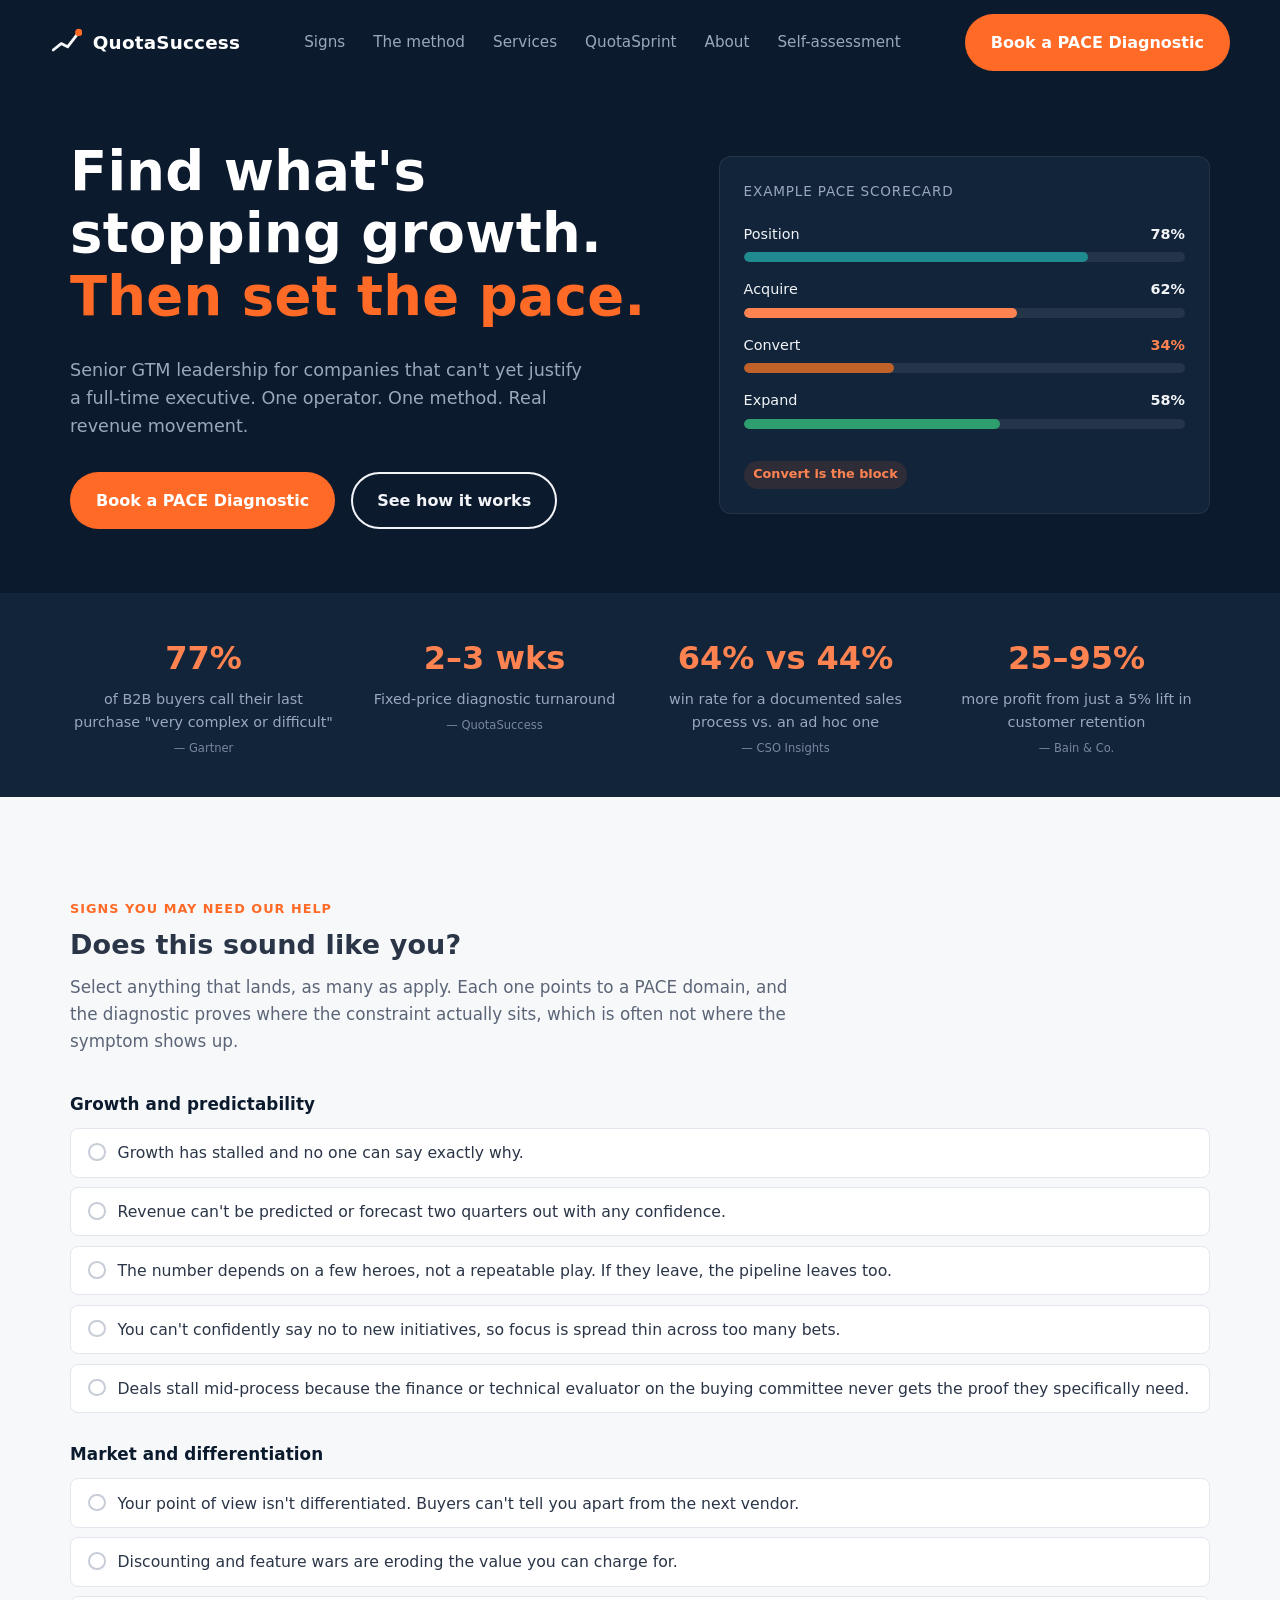
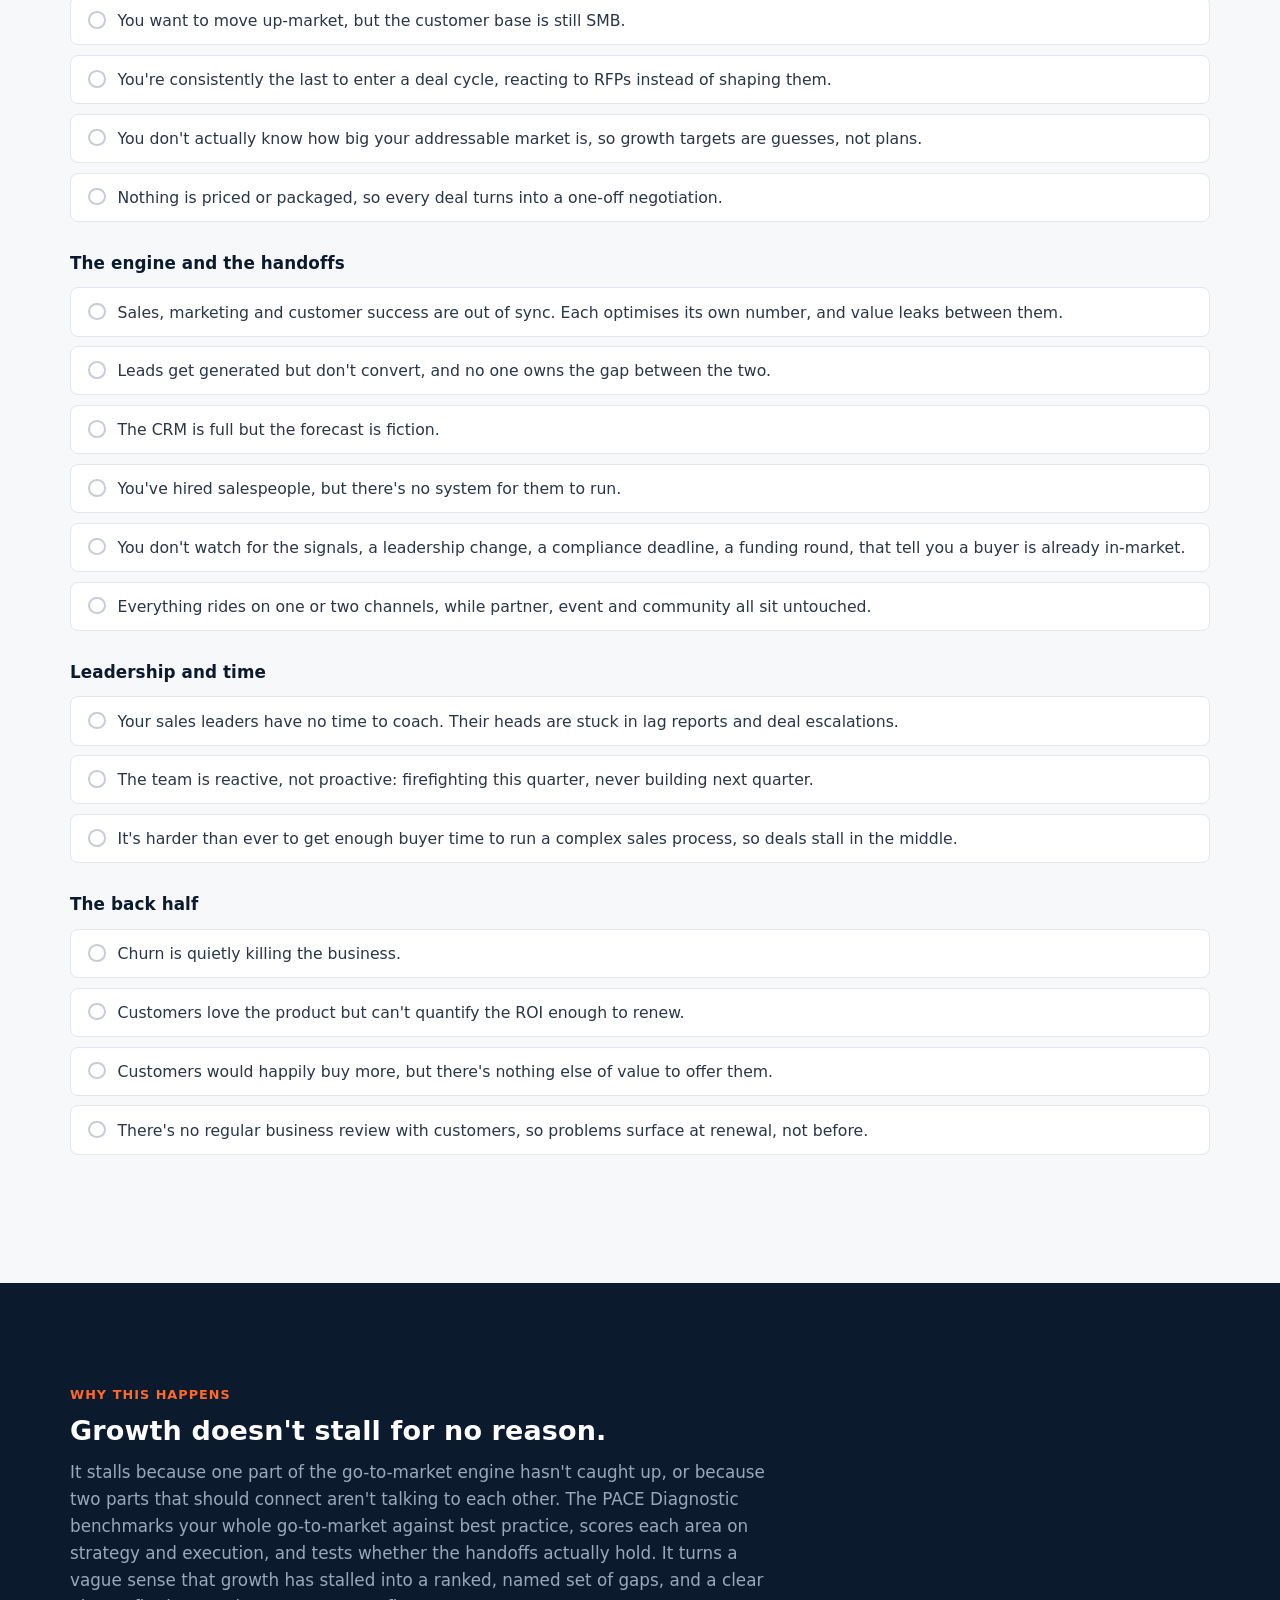
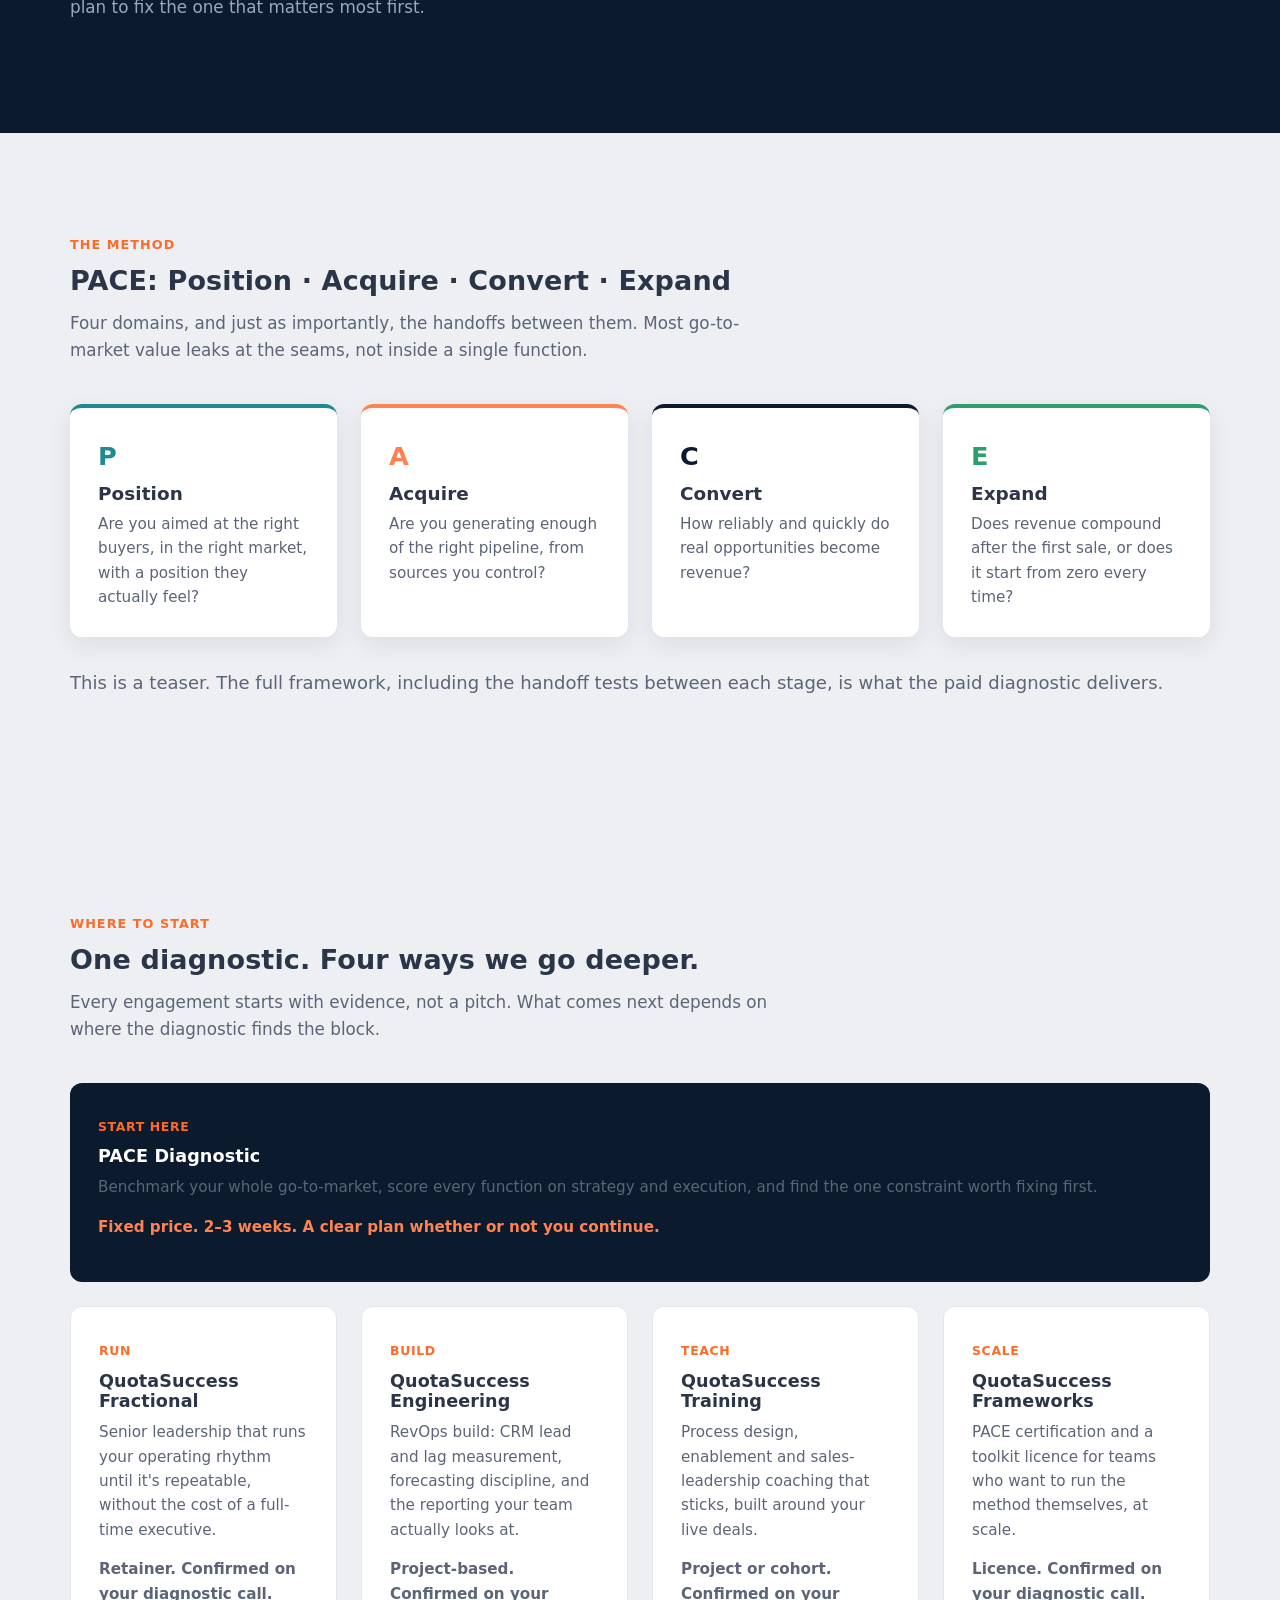
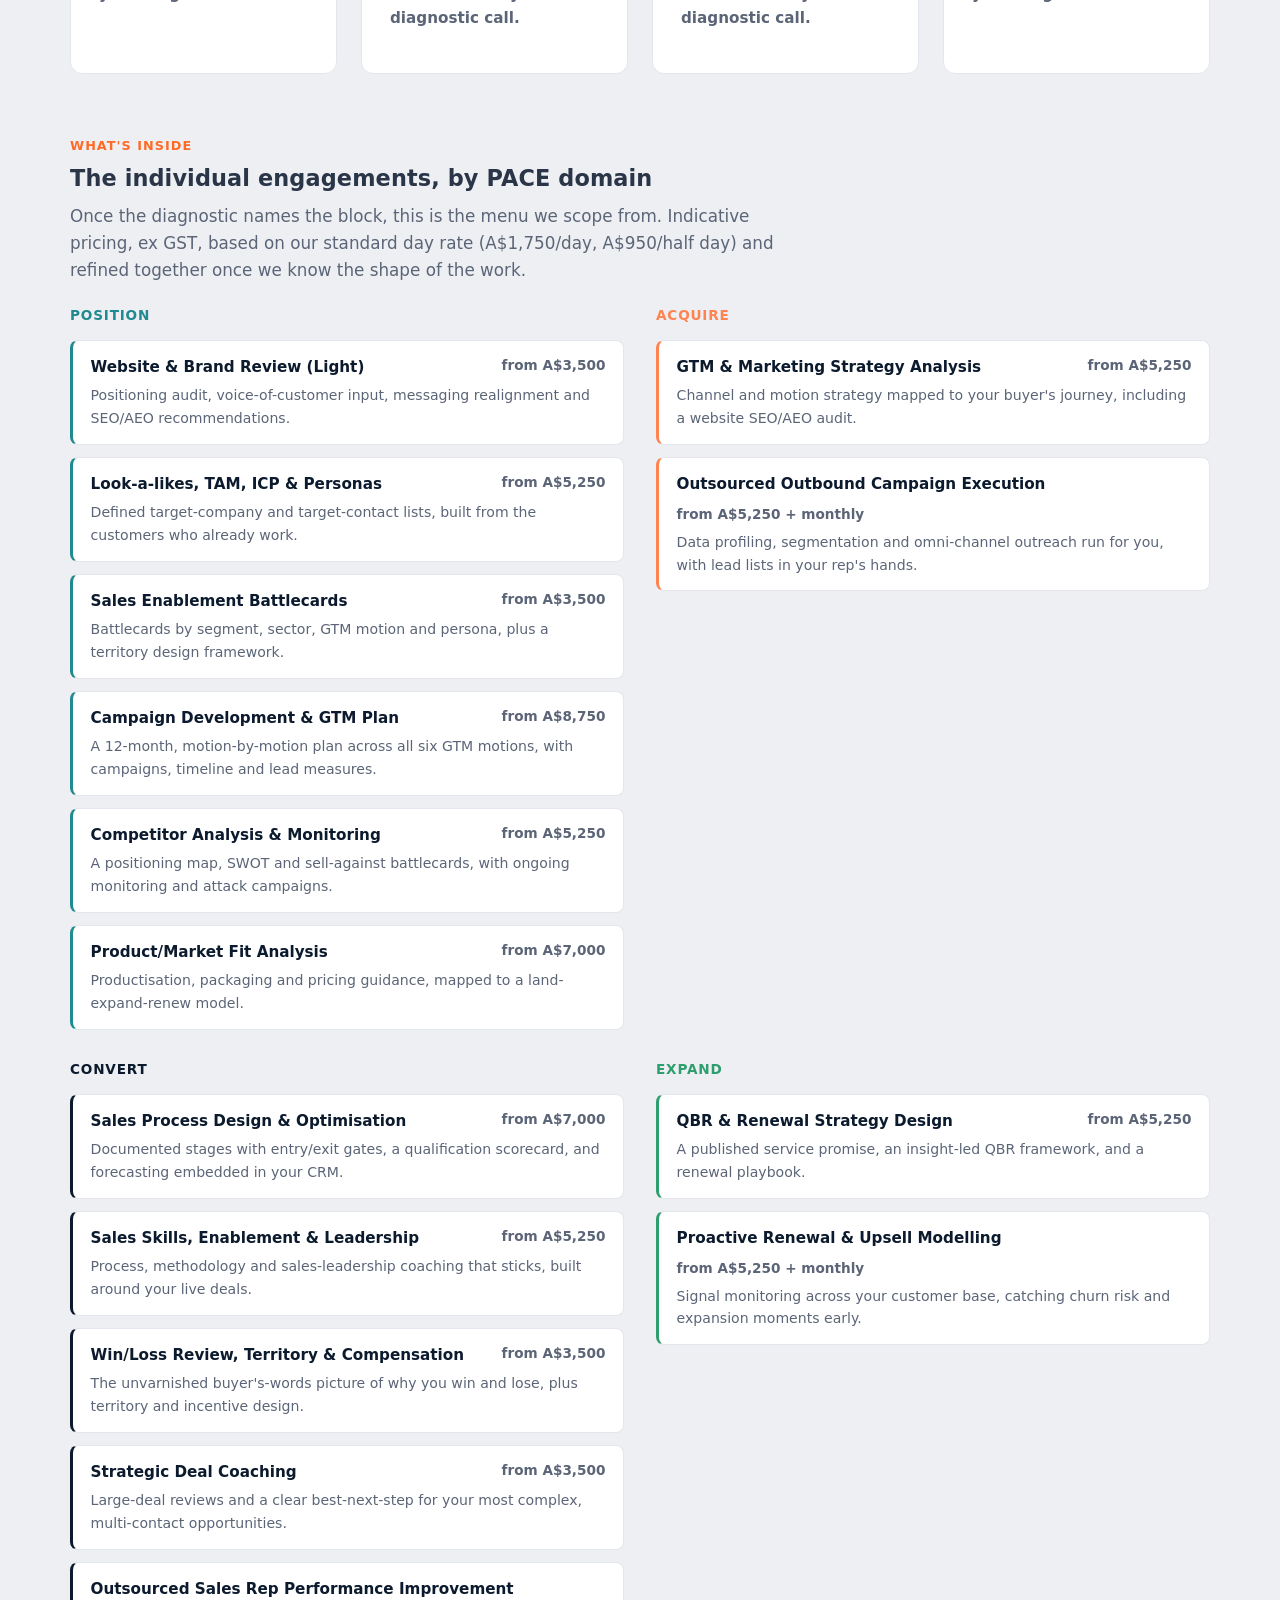
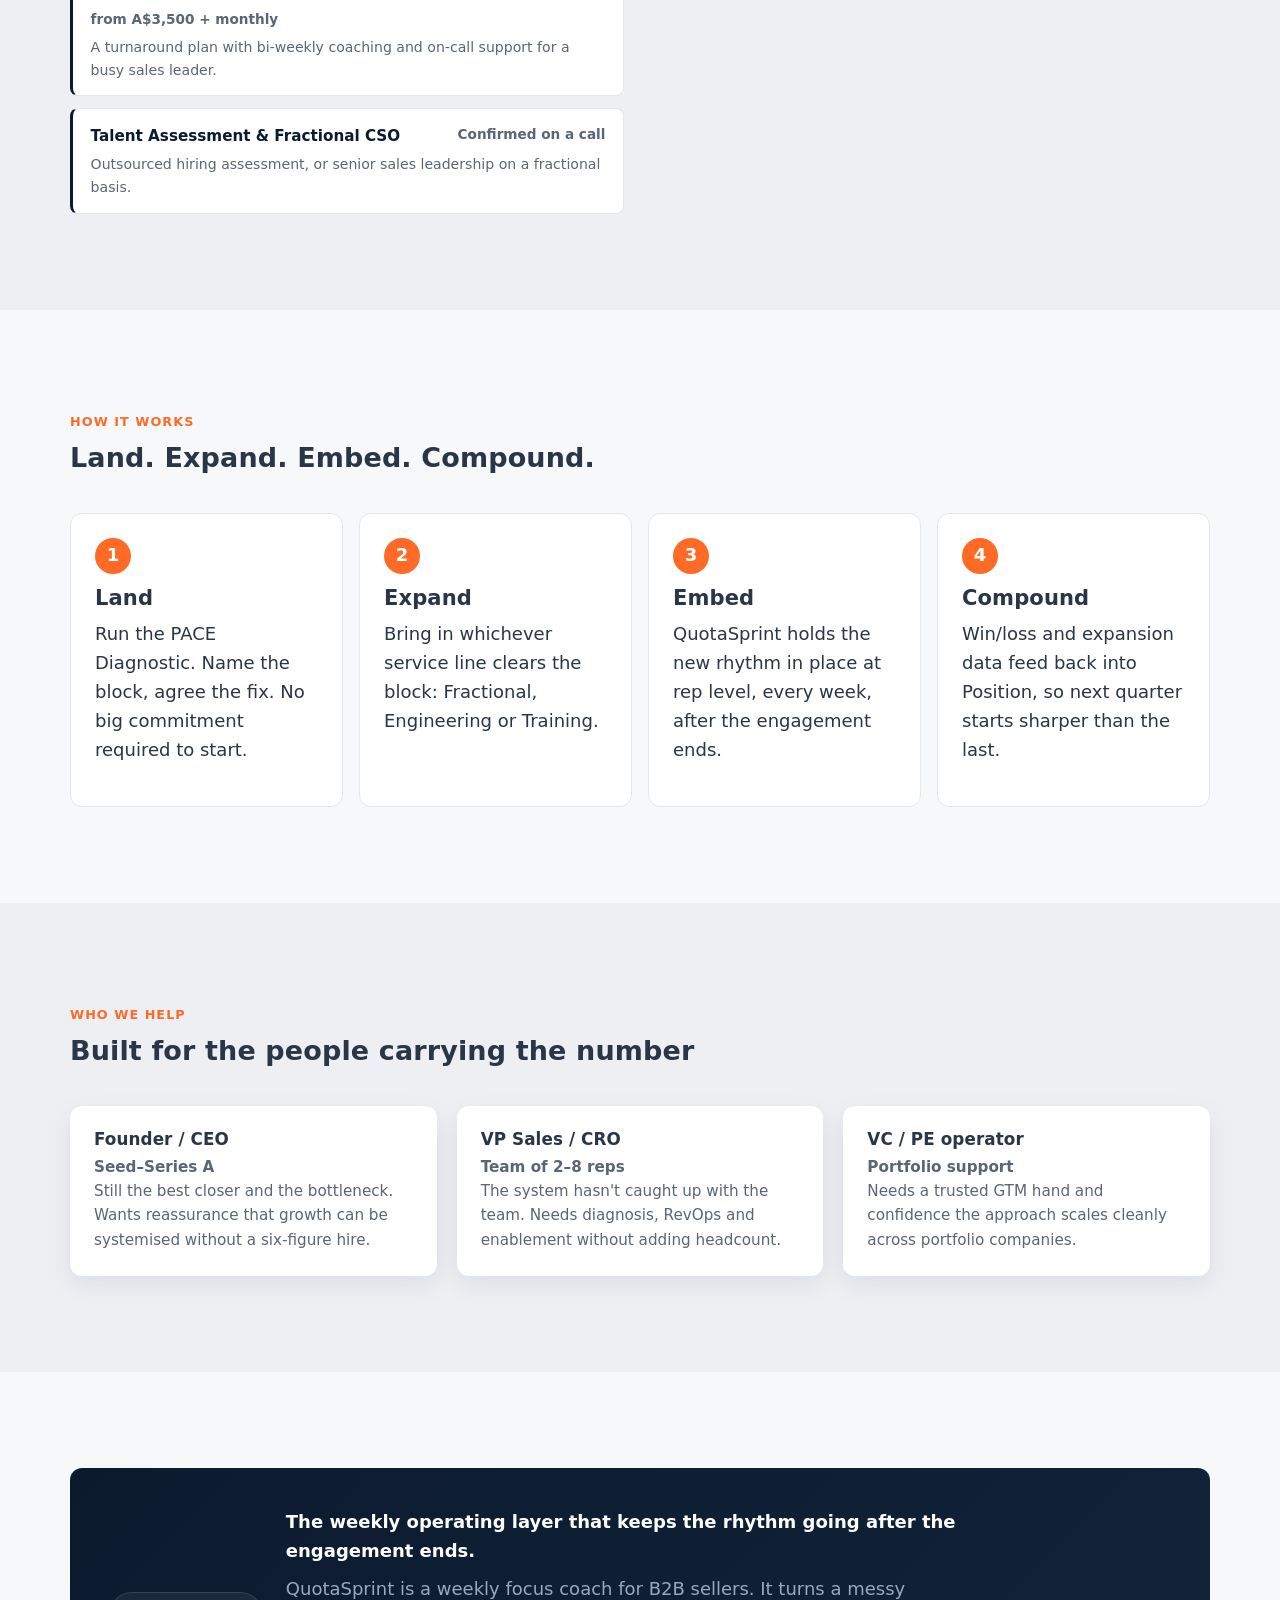
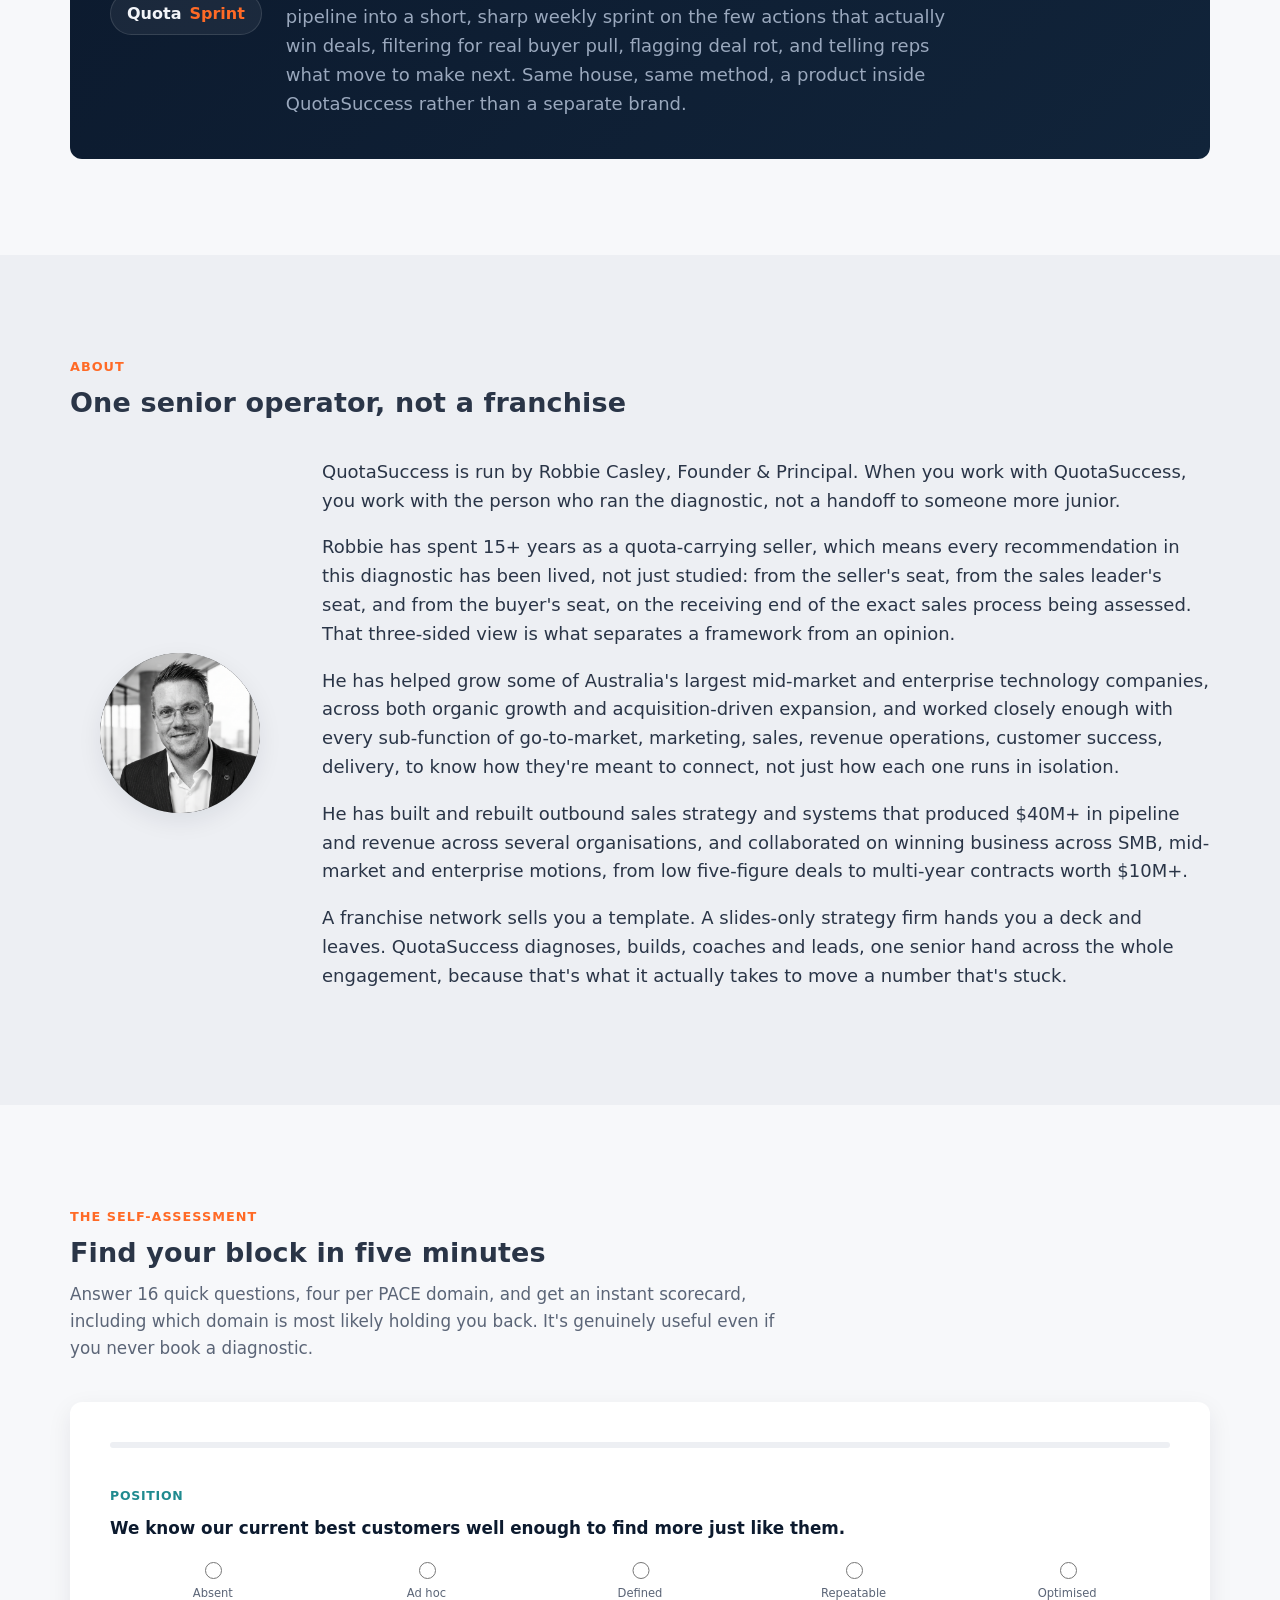
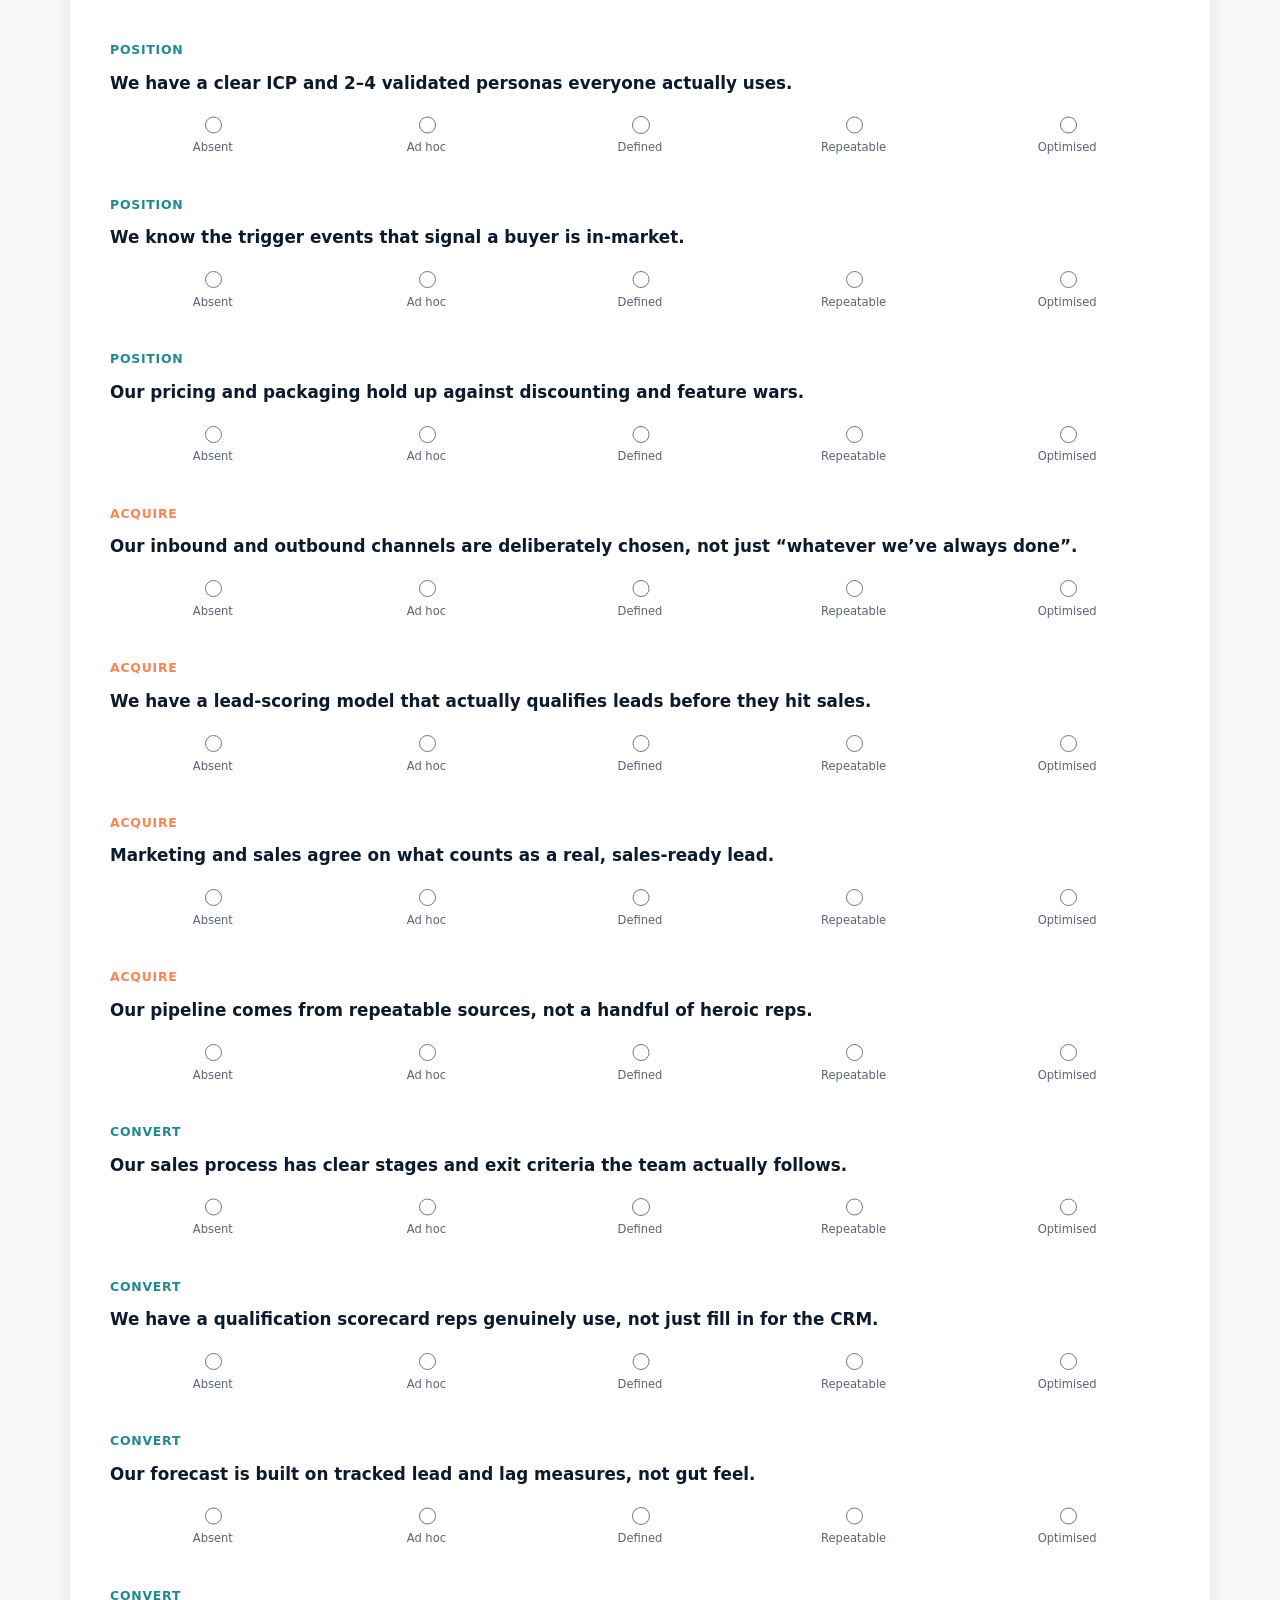
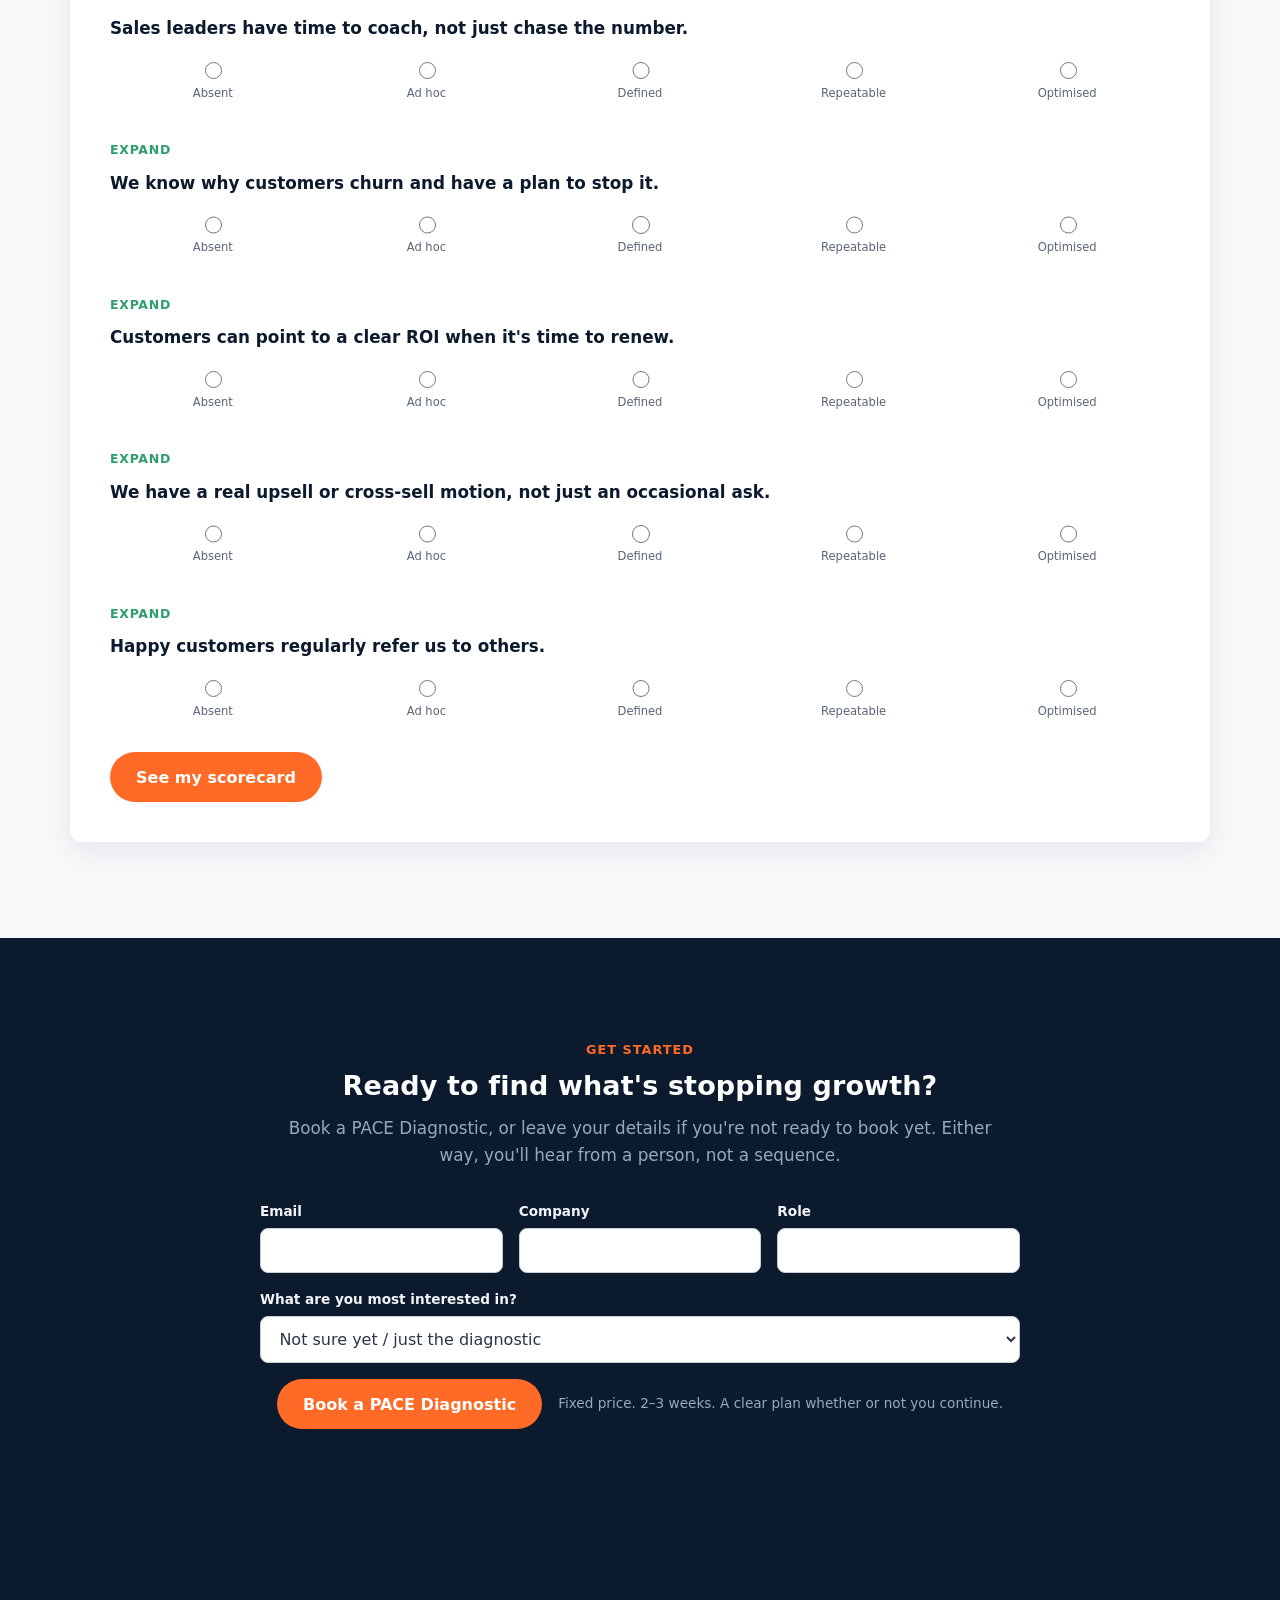
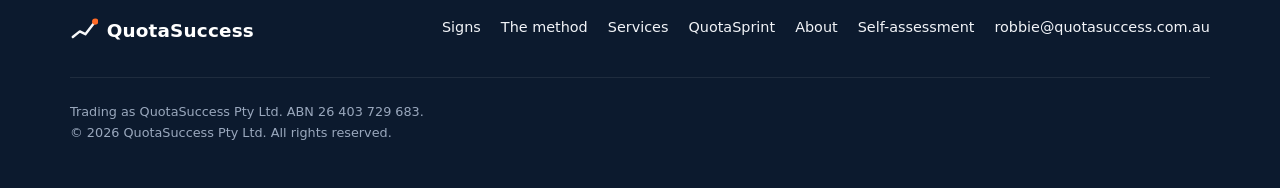
==== commit 62e47d00: "Content refresh, lead capture upgrade, and admin dashboard - Rename "door-opener" to "Signs you may " ====
--- a/site/index.html
+++ b/site/index.html
@@ -29,12 +29,12 @@
     </a>
 
     <nav class="site-nav" aria-label="Primary">
-      <a href="#symptoms">Symptoms</a>
+      <a href="#symptoms">Signs</a>
       <a href="#method">The method</a>
-      <a href="#assessment">Self-assessment</a>
       <a href="#services">Services</a>
       <a href="#quotasprint">QuotaSprint</a>
       <a href="#about">About</a>
+      <a href="#assessment">Self-assessment</a>
     </nav>
 
     <a class="btn btn--primary header-cta" href="#lead-capture">Book a PACE Diagnostic</a>
@@ -47,12 +47,12 @@
 
   <div class="mobile-menu" id="mobile-menu" hidden>
     <ul>
-      <li><a href="#symptoms">Symptoms</a></li>
+      <li><a href="#symptoms">Signs</a></li>
       <li><a href="#method">The method</a></li>
-      <li><a href="#assessment">Self-assessment</a></li>
       <li><a href="#services">Services</a></li>
       <li><a href="#quotasprint">QuotaSprint</a></li>
       <li><a href="#about">About</a></li>
+      <li><a href="#assessment">Self-assessment</a></li>
       <li><a class="btn btn--primary" href="#lead-capture">Book a PACE Diagnostic</a></li>
     </ul>
   </div>
@@ -105,33 +105,36 @@
     <div class="wrap">
       <div class="grid grid--4">
         <div class="proof-stat">
-          <div class="proof-stat__figure">TBC</div>
-          <div class="proof-stat__label">Saved vs. a full-time GTM hire</div>
+          <div class="proof-stat__figure">77%</div>
+          <div class="proof-stat__label">of B2B buyers call their last purchase "very complex or difficult"</div>
+          <div class="proof-stat__source">— Gartner</div>
         </div>
         <div class="proof-stat">
           <div class="proof-stat__figure">2&ndash;3 wks</div>
           <div class="proof-stat__label">Fixed-price diagnostic turnaround</div>
+          <div class="proof-stat__source">— QuotaSuccess</div>
         </div>
         <div class="proof-stat">
-          <div class="proof-stat__figure">TBC</div>
-          <div class="proof-stat__label">ANZ funding raised by clients</div>
+          <div class="proof-stat__figure">64% vs 44%</div>
+          <div class="proof-stat__label">win rate for a documented sales process vs. an ad hoc one</div>
+          <div class="proof-stat__source">— CSO Insights</div>
         </div>
         <div class="proof-stat">
-          <div class="proof-stat__figure">TBC</div>
-          <div class="proof-stat__label">Typical client ARR band</div>
-        </div>
-      </div>
-      <p style="text-align:center; font-size:0.8rem; color:var(--text-muted-on-dark); margin: 1.5rem 0 0;">Figures marked TBC to be confirmed before public launch.</p>
-    </div>
-  </section>
-
-  <!-- 4. SYMPTOMS -->
+          <div class="proof-stat__figure">25&ndash;95%</div>
+          <div class="proof-stat__label">more profit from just a 5% lift in customer retention</div>
+          <div class="proof-stat__source">— Bain &amp; Co.</div>
+        </div>
+      </div>
+    </div>
+  </section>
+
+  <!-- 4. SIGNS YOU MAY NEED OUR HELP -->
   <section id="symptoms">
     <div class="wrap">
       <div class="section-head">
-        <span class="eyebrow">The door-opener</span>
+        <span class="eyebrow">Signs you may need our help</span>
         <h2>Does this sound like you?</h2>
-        <p>Tick anything that lands. Each one points to a PACE domain, and the diagnostic proves where the constraint actually sits, which is often not where the symptom shows up.</p>
+        <p>Select anything that lands, as many as apply. Each one points to a PACE domain, and the diagnostic proves where the constraint actually sits, which is often not where the symptom shows up.</p>
       </div>
 
       <div class="symptom-group">
@@ -141,6 +144,7 @@
           <button type="button" class="symptom-item" data-target="#pace-convert" data-domain="Convert"><span class="symptom-item__mark" aria-hidden="true">✓</span><span>Revenue can't be predicted or forecast two quarters out with any confidence.</span></button>
           <button type="button" class="symptom-item" data-target="#pace-convert" data-domain="Convert"><span class="symptom-item__mark" aria-hidden="true">✓</span><span>The number depends on a few heroes, not a repeatable play. If they leave, the pipeline leaves too.</span></button>
           <button type="button" class="symptom-item" data-target="#pace-position" data-domain="Position"><span class="symptom-item__mark" aria-hidden="true">✓</span><span>You can't confidently say no to new initiatives, so focus is spread thin across too many bets.</span></button>
+          <button type="button" class="symptom-item" data-target="#pace-convert" data-domain="Convert"><span class="symptom-item__mark" aria-hidden="true">✓</span><span>Deals stall mid-process because the finance or technical evaluator on the buying committee never gets the proof they specifically need.</span></button>
         </div>
       </div>
 
@@ -151,6 +155,8 @@
           <button type="button" class="symptom-item" data-target="#pace-position" data-domain="Position"><span class="symptom-item__mark" aria-hidden="true">✓</span><span>Discounting and feature wars are eroding the value you can charge for.</span></button>
           <button type="button" class="symptom-item" data-target="#pace-position" data-domain="Position"><span class="symptom-item__mark" aria-hidden="true">✓</span><span>You want to move up-market, but the customer base is still SMB.</span></button>
           <button type="button" class="symptom-item" data-target="#pace-acquire" data-domain="Acquire"><span class="symptom-item__mark" aria-hidden="true">✓</span><span>You're consistently the last to enter a deal cycle, reacting to RFPs instead of shaping them.</span></button>
+          <button type="button" class="symptom-item" data-target="#pace-position" data-domain="Position"><span class="symptom-item__mark" aria-hidden="true">✓</span><span>You don't actually know how big your addressable market is, so growth targets are guesses, not plans.</span></button>
+          <button type="button" class="symptom-item" data-target="#pace-position" data-domain="Position"><span class="symptom-item__mark" aria-hidden="true">✓</span><span>Nothing is priced or packaged, so every deal turns into a one-off negotiation.</span></button>
         </div>
       </div>
 
@@ -161,6 +167,8 @@
           <button type="button" class="symptom-item" data-target="#pace-acquire" data-domain="Acquire"><span class="symptom-item__mark" aria-hidden="true">✓</span><span>Leads get generated but don't convert, and no one owns the gap between the two.</span></button>
           <button type="button" class="symptom-item" data-target="#pace-convert" data-domain="Convert"><span class="symptom-item__mark" aria-hidden="true">✓</span><span>The CRM is full but the forecast is fiction.</span></button>
           <button type="button" class="symptom-item" data-target="#pace-convert" data-domain="Convert"><span class="symptom-item__mark" aria-hidden="true">✓</span><span>You've hired salespeople, but there's no system for them to run.</span></button>
+          <button type="button" class="symptom-item" data-target="#pace-acquire" data-domain="Acquire"><span class="symptom-item__mark" aria-hidden="true">✓</span><span>You don't watch for the signals, a leadership change, a compliance deadline, a funding round, that tell you a buyer is already in-market.</span></button>
+          <button type="button" class="symptom-item" data-target="#pace-acquire" data-domain="Acquire"><span class="symptom-item__mark" aria-hidden="true">✓</span><span>Everything rides on one or two channels, while partner, event and community all sit untouched.</span></button>
         </div>
       </div>
 
@@ -179,7 +187,13 @@
           <button type="button" class="symptom-item" data-target="#pace-expand" data-domain="Expand"><span class="symptom-item__mark" aria-hidden="true">✓</span><span>Churn is quietly killing the business.</span></button>
           <button type="button" class="symptom-item" data-target="#pace-expand" data-domain="Expand"><span class="symptom-item__mark" aria-hidden="true">✓</span><span>Customers love the product but can't quantify the ROI enough to renew.</span></button>
           <button type="button" class="symptom-item" data-target="#pace-expand" data-domain="Expand"><span class="symptom-item__mark" aria-hidden="true">✓</span><span>Customers would happily buy more, but there's nothing else of value to offer them.</span></button>
-        </div>
+          <button type="button" class="symptom-item" data-target="#pace-expand" data-domain="Expand"><span class="symptom-item__mark" aria-hidden="true">✓</span><span>There's no regular business review with customers, so problems surface at renewal, not before.</span></button>
+        </div>
+      </div>
+
+      <div class="symptom-cta" id="symptom-cta" hidden>
+        <p><strong><span id="symptom-cta-count">0</span> selected</strong> — most of these trace back to the same one or two blocks. Answer 16 quick questions near the bottom of this page to see exactly where yours sits.</p>
+        <a class="btn btn--primary btn--sm" href="#assessment">Complete a quick self-assessment to get your report</a>
       </div>
     </div>
   </section>
@@ -231,7 +245,245 @@
     </div>
   </section>
 
-  <!-- 7. SELF-ASSESSMENT -->
+  <!-- 7. SERVICES -->
+  <section id="services" class="section--mist">
+    <div class="wrap">
+      <div class="section-head">
+        <span class="eyebrow">Where to start</span>
+        <h2>One diagnostic. Four ways we go deeper.</h2>
+        <p>Every engagement starts with evidence, not a pitch. What comes next depends on where the diagnostic finds the block.</p>
+      </div>
+
+      <div class="grid grid--4" style="margin-bottom:1.5rem;">
+        <div class="service-card service-card--highlight" style="grid-column: 1 / -1;">
+          <span class="service-card__eyebrow">Start here</span>
+          <h3>PACE Diagnostic</h3>
+          <p>Benchmark your whole go-to-market, score every function on strategy and execution, and find the one constraint worth fixing first.</p>
+          <p class="service-card__price">Fixed price. 2&ndash;3 weeks. A clear plan whether or not you continue.</p>
+        </div>
+      </div>
+
+      <div class="grid grid--4">
+        <div class="service-card">
+          <span class="service-card__eyebrow">Run</span>
+          <h3>QuotaSuccess Fractional</h3>
+          <p>Senior leadership that runs your operating rhythm until it's repeatable, without the cost of a full-time executive.</p>
+          <p class="service-card__price">Retainer. Confirmed on your diagnostic call.</p>
+        </div>
+        <div class="service-card">
+          <span class="service-card__eyebrow">Build</span>
+          <h3>QuotaSuccess Engineering</h3>
+          <p>RevOps build: CRM lead and lag measurement, forecasting discipline, and the reporting your team actually looks at.</p>
+          <p class="service-card__price">Project-based. Confirmed on your diagnostic call.</p>
+        </div>
+        <div class="service-card">
+          <span class="service-card__eyebrow">Teach</span>
+          <h3>QuotaSuccess Training</h3>
+          <p>Process design, enablement and sales-leadership coaching that sticks, built around your live deals.</p>
+          <p class="service-card__price">Project or cohort. Confirmed on your diagnostic call.</p>
+        </div>
+        <div class="service-card">
+          <span class="service-card__eyebrow">Scale</span>
+          <h3>QuotaSuccess Frameworks</h3>
+          <p>PACE certification and a toolkit licence for teams who want to run the method themselves, at scale.</p>
+          <p class="service-card__price">Licence. Confirmed on your diagnostic call.</p>
+        </div>
+      </div>
+
+      <div class="section-head" style="margin-top:3.5rem; margin-bottom:1.5rem;">
+        <span class="eyebrow">What's inside</span>
+        <h3 style="font-size:1.4rem;">The individual engagements, by PACE domain</h3>
+        <p>Once the diagnostic names the block, this is the menu we scope from. Indicative pricing, ex GST, based on our standard day rate (A$1,750/day, A$950/half day) and refined together once we know the shape of the work.</p>
+      </div>
+
+      <div class="engagement-catalogue">
+        <div class="engagement-group" style="--pace-color:#1F8A8F;">
+          <h4>Position</h4>
+          <div class="engagement-list">
+            <div class="engagement-item">
+              <div class="engagement-item__head"><span>Website &amp; Brand Review (Light)</span><span class="engagement-item__price">from A$3,500</span></div>
+              <p>Positioning audit, voice-of-customer input, messaging realignment and SEO/AEO recommendations.</p>
+            </div>
+            <div class="engagement-item">
+              <div class="engagement-item__head"><span>Look-a-likes, TAM, ICP &amp; Personas</span><span class="engagement-item__price">from A$5,250</span></div>
+              <p>Defined target-company and target-contact lists, built from the customers who already work.</p>
+            </div>
+            <div class="engagement-item">
+              <div class="engagement-item__head"><span>Sales Enablement Battlecards</span><span class="engagement-item__price">from A$3,500</span></div>
+              <p>Battlecards by segment, sector, GTM motion and persona, plus a territory design framework.</p>
+            </div>
+            <div class="engagement-item">
+              <div class="engagement-item__head"><span>Campaign Development &amp; GTM Plan</span><span class="engagement-item__price">from A$8,750</span></div>
+              <p>A 12-month, motion-by-motion plan across all six GTM motions, with campaigns, timeline and lead measures.</p>
+            </div>
+            <div class="engagement-item">
+              <div class="engagement-item__head"><span>Competitor Analysis &amp; Monitoring</span><span class="engagement-item__price">from A$5,250</span></div>
+              <p>A positioning map, SWOT and sell-against battlecards, with ongoing monitoring and attack campaigns.</p>
+            </div>
+            <div class="engagement-item">
+              <div class="engagement-item__head"><span>Product/Market Fit Analysis</span><span class="engagement-item__price">from A$7,000</span></div>
+              <p>Productisation, packaging and pricing guidance, mapped to a land-expand-renew model.</p>
+            </div>
+          </div>
+        </div>
+
+        <div class="engagement-group" style="--pace-color:#FF8351;">
+          <h4>Acquire</h4>
+          <div class="engagement-list">
+            <div class="engagement-item">
+              <div class="engagement-item__head"><span>GTM &amp; Marketing Strategy Analysis</span><span class="engagement-item__price">from A$5,250</span></div>
+              <p>Channel and motion strategy mapped to your buyer's journey, including a website SEO/AEO audit.</p>
+            </div>
+            <div class="engagement-item">
+              <div class="engagement-item__head"><span>Outsourced Outbound Campaign Execution</span><span class="engagement-item__price">from A$5,250 + monthly</span></div>
+              <p>Data profiling, segmentation and omni-channel outreach run for you, with lead lists in your rep's hands.</p>
+            </div>
+          </div>
+        </div>
+
+        <div class="engagement-group" style="--pace-color:#0C1A2E;">
+          <h4>Convert</h4>
+          <div class="engagement-list">
+            <div class="engagement-item">
+              <div class="engagement-item__head"><span>Sales Process Design &amp; Optimisation</span><span class="engagement-item__price">from A$7,000</span></div>
+              <p>Documented stages with entry/exit gates, a qualification scorecard, and forecasting embedded in your CRM.</p>
+            </div>
+            <div class="engagement-item">
+              <div class="engagement-item__head"><span>Sales Skills, Enablement &amp; Leadership</span><span class="engagement-item__price">from A$5,250</span></div>
+              <p>Process, methodology and sales-leadership coaching that sticks, built around your live deals.</p>
+            </div>
+            <div class="engagement-item">
+              <div class="engagement-item__head"><span>Win/Loss Review, Territory &amp; Compensation</span><span class="engagement-item__price">from A$3,500</span></div>
+              <p>The unvarnished buyer's-words picture of why you win and lose, plus territory and incentive design.</p>
+            </div>
+            <div class="engagement-item">
+              <div class="engagement-item__head"><span>Strategic Deal Coaching</span><span class="engagement-item__price">from A$3,500</span></div>
+              <p>Large-deal reviews and a clear best-next-step for your most complex, multi-contact opportunities.</p>
+            </div>
+            <div class="engagement-item">
+              <div class="engagement-item__head"><span>Outsourced Sales Rep Performance Improvement</span><span class="engagement-item__price">from A$3,500 + monthly</span></div>
+              <p>A turnaround plan with bi-weekly coaching and on-call support for a busy sales leader.</p>
+            </div>
+            <div class="engagement-item">
+              <div class="engagement-item__head"><span>Talent Assessment &amp; Fractional CSO</span><span class="engagement-item__price">Confirmed on a call</span></div>
+              <p>Outsourced hiring assessment, or senior sales leadership on a fractional basis.</p>
+            </div>
+          </div>
+        </div>
+
+        <div class="engagement-group" style="--pace-color:#2F9E6E;">
+          <h4>Expand</h4>
+          <div class="engagement-list">
+            <div class="engagement-item">
+              <div class="engagement-item__head"><span>QBR &amp; Renewal Strategy Design</span><span class="engagement-item__price">from A$5,250</span></div>
+              <p>A published service promise, an insight-led QBR framework, and a renewal playbook.</p>
+            </div>
+            <div class="engagement-item">
+              <div class="engagement-item__head"><span>Proactive Renewal &amp; Upsell Modelling</span><span class="engagement-item__price">from A$5,250 + monthly</span></div>
+              <p>Signal monitoring across your customer base, catching churn risk and expansion moments early.</p>
+            </div>
+          </div>
+        </div>
+      </div>
+    </div>
+  </section>
+
+  <!-- 8. HOW IT WORKS -->
+  <section>
+    <div class="wrap">
+      <div class="section-head">
+        <span class="eyebrow">How it works</span>
+        <h2>Land. Expand. Embed. Compound.</h2>
+      </div>
+
+      <div class="ladder">
+        <div class="ladder__step">
+          <div class="ladder__num">1</div>
+          <h3>Land</h3>
+          <p>Run the PACE Diagnostic. Name the block, agree the fix. No big commitment required to start.</p>
+        </div>
+        <div class="ladder__step">
+          <div class="ladder__num">2</div>
+          <h3>Expand</h3>
+          <p>Bring in whichever service line clears the block: Fractional, Engineering or Training.</p>
+        </div>
+        <div class="ladder__step">
+          <div class="ladder__num">3</div>
+          <h3>Embed</h3>
+          <p>QuotaSprint holds the new rhythm in place at rep level, every week, after the engagement ends.</p>
+        </div>
+        <div class="ladder__step">
+          <div class="ladder__num">4</div>
+          <h3>Compound</h3>
+          <p>Win/loss and expansion data feed back into Position, so next quarter starts sharper than the last.</p>
+        </div>
+      </div>
+    </div>
+  </section>
+
+  <!-- 9. WHO WE HELP -->
+  <section class="section--mist">
+    <div class="wrap">
+      <div class="section-head">
+        <span class="eyebrow">Who we help</span>
+        <h2>Built for the people carrying the number</h2>
+      </div>
+
+      <div class="audience-table">
+        <div class="audience-card">
+          <h3>Founder / CEO</h3>
+          <p class="audience-card__stage">Seed&ndash;Series A</p>
+          <p>Still the best closer and the bottleneck. Wants reassurance that growth can be systemised without a six-figure hire.</p>
+        </div>
+        <div class="audience-card">
+          <h3>VP Sales / CRO</h3>
+          <p class="audience-card__stage">Team of 2&ndash;8 reps</p>
+          <p>The system hasn't caught up with the team. Needs diagnosis, RevOps and enablement without adding headcount.</p>
+        </div>
+        <div class="audience-card">
+          <h3>VC / PE operator</h3>
+          <p class="audience-card__stage">Portfolio support</p>
+          <p>Needs a trusted GTM hand and confidence the approach scales cleanly across portfolio companies.</p>
+        </div>
+      </div>
+    </div>
+  </section>
+
+  <!-- 10. QUOTASPRINT TIE-IN -->
+  <section id="quotasprint">
+    <div class="wrap">
+      <div class="sprint-panel">
+        <div class="sprint-chip">Quota<span>Sprint</span></div>
+        <div>
+          <p style="color:var(--white); font-weight:600; margin-bottom:0.5em;">The weekly operating layer that keeps the rhythm going after the engagement ends.</p>
+          <p>QuotaSprint is a weekly focus coach for B2B sellers. It turns a messy pipeline into a short, sharp weekly sprint on the few actions that actually win deals, filtering for real buyer pull, flagging deal rot, and telling reps what move to make next. Same house, same method, a product inside QuotaSuccess rather than a separate brand.</p>
+        </div>
+      </div>
+    </div>
+  </section>
+
+  <!-- 11. ABOUT / OPERATOR -->
+  <section id="about" class="section--mist">
+    <div class="wrap">
+      <div class="section-head">
+        <span class="eyebrow">About</span>
+        <h2>One senior operator, not a franchise</h2>
+      </div>
+
+      <div class="about-block">
+        <img class="avatar-photo" src="assets/robbie-casley.png" alt="Robbie Casley, Founder and Principal of QuotaSuccess">
+        <div>
+          <p>QuotaSuccess is run by Robbie Casley, Founder &amp; Principal. When you work with QuotaSuccess, you work with the person who ran the diagnostic, not a handoff to someone more junior.</p>
+          <p>Robbie has spent 15+ years as a quota-carrying seller, which means every recommendation in this diagnostic has been lived, not just studied: from the seller's seat, from the sales leader's seat, and from the buyer's seat, on the receiving end of the exact sales process being assessed. That three-sided view is what separates a framework from an opinion.</p>
+          <p>He has helped grow some of Australia's largest mid-market and enterprise technology companies, across both organic growth and acquisition-driven expansion, and worked closely enough with every sub-function of go-to-market, marketing, sales, revenue operations, customer success, delivery, to know how they're meant to connect, not just how each one runs in isolation.</p>
+          <p>He has built and rebuilt outbound sales strategy and systems that produced $40M+ in pipeline and revenue across several organisations, and collaborated on winning business across SMB, mid-market and enterprise motions, from low five-figure deals to multi-year contracts worth $10M+.</p>
+          <p>A franchise network sells you a template. A slides-only strategy firm hands you a deck and leaves. QuotaSuccess diagnoses, builds, coaches and leads, one senior hand across the whole engagement, because that's what it actually takes to move a number that's stuck.</p>
+        </div>
+      </div>
+    </div>
+  </section>
+
+  <!-- 12. SELF-ASSESSMENT -->
   <section id="assessment">
     <div class="wrap">
       <div class="section-head">
@@ -272,6 +524,17 @@
               <label for="assess-role">Role</label>
               <input type="text" id="assess-role" name="role" autocomplete="organization-title">
             </div>
+            <div style="grid-column: 1 / -1;">
+              <label for="assess-service">What are you most interested in?</label>
+              <select id="assess-service" name="service_interest">
+                <option value="not_sure" selected>Not sure yet / just the diagnostic</option>
+                <option value="diagnostic">PACE Diagnostic</option>
+                <option value="fractional">QuotaSuccess Fractional</option>
+                <option value="engineering">QuotaSuccess Engineering</option>
+                <option value="training">QuotaSuccess Training</option>
+                <option value="frameworks">QuotaSuccess Frameworks</option>
+              </select>
+            </div>
 
             <div class="lead-form__actions" style="grid-column: 1 / -1;">
               <button type="submit" class="btn btn--primary btn--sm">Get the full readout</button>
@@ -279,145 +542,6 @@
             </div>
             <p class="form-status" id="assessment-form-status" role="status"></p>
           </form>
-        </div>
-      </div>
-    </div>
-  </section>
-
-  <!-- 8. SERVICES -->
-  <section id="services" class="section--mist">
-    <div class="wrap">
-      <div class="section-head">
-        <span class="eyebrow">Where to start</span>
-        <h2>One diagnostic. Four ways we go deeper.</h2>
-        <p>Every engagement starts with evidence, not a pitch. What comes next depends on where the diagnostic finds the block.</p>
-      </div>
-
-      <div class="grid grid--4" style="margin-bottom:1.5rem;">
-        <div class="service-card service-card--highlight" style="grid-column: 1 / -1;">
-          <span class="service-card__eyebrow">Start here</span>
-          <h3>PACE Diagnostic</h3>
-          <p>Benchmark your whole go-to-market, score every function on strategy and execution, and find the one constraint worth fixing first.</p>
-          <p class="service-card__price">Fixed price. 2&ndash;3 weeks. A clear plan whether or not you continue.</p>
-        </div>
-      </div>
-
-      <div class="grid grid--4">
-        <div class="service-card">
-          <span class="service-card__eyebrow">Run</span>
-          <h3>QuotaSuccess Fractional</h3>
-          <p>Senior leadership that runs your operating rhythm until it's repeatable, without the cost of a full-time executive.</p>
-          <p class="service-card__price">Retainer. Confirmed on your diagnostic call.</p>
-        </div>
-        <div class="service-card">
-          <span class="service-card__eyebrow">Build</span>
-          <h3>QuotaSuccess Engineering</h3>
-          <p>RevOps build: CRM lead and lag measurement, forecasting discipline, and the reporting your team actually looks at.</p>
-          <p class="service-card__price">Project-based. Confirmed on your diagnostic call.</p>
-        </div>
-        <div class="service-card">
-          <span class="service-card__eyebrow">Teach</span>
-          <h3>QuotaSuccess Training</h3>
-          <p>Process design, enablement and sales-leadership coaching that sticks, built around your live deals.</p>
-          <p class="service-card__price">Project or cohort. Confirmed on your diagnostic call.</p>
-        </div>
-        <div class="service-card">
-          <span class="service-card__eyebrow">Scale</span>
-          <h3>QuotaSuccess Frameworks</h3>
-          <p>PACE certification and a toolkit licence for teams who want to run the method themselves, at scale.</p>
-          <p class="service-card__price">Licence. Confirmed on your diagnostic call.</p>
-        </div>
-      </div>
-    </div>
-  </section>
-
-  <!-- 9. HOW IT WORKS -->
-  <section>
-    <div class="wrap">
-      <div class="section-head">
-        <span class="eyebrow">How it works</span>
-        <h2>Land. Expand. Embed. Compound.</h2>
-      </div>
-
-      <div class="ladder">
-        <div class="ladder__step">
-          <div class="ladder__num">1</div>
-          <h3>Land</h3>
-          <p>Run the PACE Diagnostic. Name the block, agree the fix. No big commitment required to start.</p>
-        </div>
-        <div class="ladder__step">
-          <div class="ladder__num">2</div>
-          <h3>Expand</h3>
-          <p>Bring in whichever service line clears the block: Fractional, Engineering or Training.</p>
-        </div>
-        <div class="ladder__step">
-          <div class="ladder__num">3</div>
-          <h3>Embed</h3>
-          <p>QuotaSprint holds the new rhythm in place at rep level, every week, after the engagement ends.</p>
-        </div>
-        <div class="ladder__step">
-          <div class="ladder__num">4</div>
-          <h3>Compound</h3>
-          <p>Win/loss and expansion data feed back into Position, so next quarter starts sharper than the last.</p>
-        </div>
-      </div>
-    </div>
-  </section>
-
-  <!-- 10. WHO WE HELP -->
-  <section class="section--mist">
-    <div class="wrap">
-      <div class="section-head">
-        <span class="eyebrow">Who we help</span>
-        <h2>Built for the people carrying the number</h2>
-      </div>
-
-      <div class="audience-table">
-        <div class="audience-card">
-          <h3>Founder / CEO</h3>
-          <p class="audience-card__stage">Seed&ndash;Series A</p>
-          <p>Still the best closer and the bottleneck. Wants reassurance that growth can be systemised without a six-figure hire.</p>
-        </div>
-        <div class="audience-card">
-          <h3>VP Sales / CRO</h3>
-          <p class="audience-card__stage">Team of 2&ndash;8 reps</p>
-          <p>The system hasn't caught up with the team. Needs diagnosis, RevOps and enablement without adding headcount.</p>
-        </div>
-        <div class="audience-card">
-          <h3>VC / PE operator</h3>
-          <p class="audience-card__stage">Portfolio support</p>
-          <p>Needs a trusted GTM hand and confidence the approach scales cleanly across portfolio companies.</p>
-        </div>
-      </div>
-    </div>
-  </section>
-
-  <!-- 11. QUOTASPRINT TIE-IN -->
-  <section id="quotasprint">
-    <div class="wrap">
-      <div class="sprint-panel">
-        <div class="sprint-chip">Quota<span>Sprint</span></div>
-        <div>
-          <p style="color:var(--white); font-weight:600; margin-bottom:0.5em;">The weekly operating layer that keeps the rhythm going after the engagement ends.</p>
-          <p>QuotaSprint is a weekly focus coach for B2B sellers. It turns a messy pipeline into a short, sharp weekly sprint on the few actions that actually win deals, filtering for real buyer pull, flagging deal rot, and telling reps what move to make next. Same house, same method, a product inside QuotaSuccess rather than a separate brand.</p>
-        </div>
-      </div>
-    </div>
-  </section>
-
-  <!-- 12. ABOUT / OPERATOR -->
-  <section id="about" class="section--mist">
-    <div class="wrap">
-      <div class="section-head">
-        <span class="eyebrow">About</span>
-        <h2>One senior operator, not a franchise</h2>
-      </div>
-
-      <div class="about-block">
-        <div class="avatar-placeholder" aria-hidden="true">RC</div>
-        <div>
-          <p>QuotaSuccess is run by Robbie Casley, Founder &amp; Principal. When you work with QuotaSuccess, you work with the person who ran the diagnostic, not a handoff to someone more junior.</p>
-          <p>A franchise network sells you a template. A slides-only strategy firm hands you a deck and leaves. QuotaSuccess diagnoses, builds, coaches and leads, one senior hand across the whole engagement, because that's what it actually takes to move a number that's stuck.</p>
         </div>
       </div>
     </div>
@@ -450,6 +574,17 @@
         <div>
           <label for="lead-role">Role</label>
           <input type="text" id="lead-role" name="role" autocomplete="organization-title">
+        </div>
+        <div style="grid-column: 1 / -1;">
+          <label for="lead-service">What are you most interested in?</label>
+          <select id="lead-service" name="service_interest">
+            <option value="not_sure" selected>Not sure yet / just the diagnostic</option>
+            <option value="diagnostic">PACE Diagnostic</option>
+            <option value="fractional">QuotaSuccess Fractional</option>
+            <option value="engineering">QuotaSuccess Engineering</option>
+            <option value="training">QuotaSuccess Training</option>
+            <option value="frameworks">QuotaSuccess Frameworks</option>
+          </select>
         </div>
 
         <div class="lead-form__actions" style="grid-column: 1 / -1; justify-content:center;">
@@ -472,13 +607,13 @@
         <span style="font-family:var(--font-display); font-weight:700; color:var(--white);">QuotaSuccess</span>
       </a>
       <nav class="footer-nav" aria-label="Footer">
-        <a href="#symptoms">Symptoms</a>
+        <a href="#symptoms">Signs</a>
         <a href="#method">The method</a>
-        <a href="#assessment">Self-assessment</a>
         <a href="#services">Services</a>
         <a href="#quotasprint">QuotaSprint</a>
         <a href="#about">About</a>
-        <a href="mailto:hello@quotasuccess.com">hello@quotasuccess.com</a>
+        <a href="#assessment">Self-assessment</a>
+        <a href="mailto:robbie@quotasuccess.com.au">robbie@quotasuccess.com.au</a>
       </nav>
     </div>
 
--- a/site/css/styles.css
+++ b/site/css/styles.css
@@ -280,6 +280,7 @@
 .proof-strip .grid { text-align: center; }
 .proof-stat__figure { font-family: var(--font-display); font-size: 2rem; color: var(--ember-soft); font-weight: 700; }
 .proof-stat__label { font-size: 0.9rem; color: var(--text-muted-on-dark); margin-top: 0.25rem; }
+.proof-stat__source { font-size: 0.72rem; color: var(--text-muted-on-dark); opacity: 0.75; margin-top: 0.3rem; }
 
 /* ==========================================================================
    Symptoms checklist
@@ -321,6 +322,21 @@
   background: var(--sprint-orange);
   color: var(--white);
 }
+
+.symptom-cta {
+  margin-top: 1.5rem;
+  background: #FFF1E8;
+  border: 1px solid var(--sprint-orange);
+  border-radius: var(--radius);
+  padding: 1.25rem 1.5rem;
+  display: flex;
+  flex-wrap: wrap;
+  align-items: center;
+  justify-content: space-between;
+  gap: 1rem;
+}
+.symptom-cta[hidden] { display: none; }
+.symptom-cta p { margin: 0; color: var(--ink-navy); font-size: 0.98rem; max-width: 52ch; }
 
 /* ==========================================================================
    PACE method cards
@@ -460,6 +476,37 @@
 .service-card__price { font-size: 0.85rem; font-weight: 600; margin-top: 0.75rem; color: var(--ink-navy); }
 .service-card--highlight .service-card__price { color: var(--ember-soft); }
 
+/* Individual engagement catalogue, grouped by PACE domain */
+.engagement-catalogue { display: grid; gap: 2rem; }
+@media (min-width: 900px) { .engagement-catalogue { grid-template-columns: repeat(2, minmax(0, 1fr)); } }
+.engagement-group h4 {
+  font-size: 0.85rem;
+  font-weight: 700;
+  text-transform: uppercase;
+  letter-spacing: 0.06em;
+  color: var(--pace-color, var(--ink-navy));
+  margin-bottom: 1rem;
+}
+.engagement-list { display: flex; flex-direction: column; gap: 0.75rem; }
+.engagement-item {
+  background: var(--white);
+  border: 1px solid #E3E6EC;
+  border-left: 3px solid var(--pace-color, var(--sprint-orange));
+  border-radius: var(--radius-sm);
+  padding: 0.9rem 1.1rem;
+}
+.engagement-item__head {
+  display: flex;
+  flex-wrap: wrap;
+  justify-content: space-between;
+  gap: 0.5rem 1rem;
+  font-weight: 700;
+  font-size: 0.95rem;
+  color: var(--ink-navy);
+}
+.engagement-item__price { font-weight: 600; font-size: 0.85rem; color: var(--text-muted); white-space: nowrap; }
+.engagement-item p { margin: 0.35em 0 0; font-size: 0.88rem; color: var(--text-muted); }
+
 /* ==========================================================================
    How it works ladder
    ========================================================================== */
@@ -542,6 +589,15 @@
   font-weight: 700;
   margin: 0 auto;
 }
+.avatar-photo {
+  width: 160px; height: 160px;
+  border-radius: 50%;
+  object-fit: cover;
+  margin: 0 auto;
+  display: block;
+  box-shadow: var(--shadow-card);
+  background: var(--ink-navy);
+}
 
 /* ==========================================================================
    Footer
@@ -558,3 +614,82 @@
   line-height: 1.6;
 }
 .footer-note strong { color: var(--text-on-dark); }
+
+/* ==========================================================================
+   Admin dashboard (site/admin.html)
+   ========================================================================== */
+.admin-shell { min-height: 100vh; background: var(--paper); }
+.admin-bar {
+  background: var(--ink-navy);
+  color: var(--text-on-dark);
+  padding: 16px 0;
+  display: flex;
+  align-items: center;
+  justify-content: space-between;
+}
+.admin-bar .logo-link span { color: var(--white); }
+.admin-login {
+  max-width: 380px;
+  margin: 10vh auto 0;
+  background: var(--white);
+  border-radius: var(--radius);
+  box-shadow: var(--shadow-card);
+  padding: 2rem;
+}
+.admin-login h1 { font-size: 1.4rem; margin-bottom: 0.25em; }
+.admin-login p { color: var(--text-muted); font-size: 0.95rem; }
+.admin-main { padding: 2rem 0 4rem; }
+.admin-toolbar {
+  display: flex;
+  flex-wrap: wrap;
+  gap: 1rem;
+  align-items: center;
+  justify-content: space-between;
+  margin-bottom: 1.5rem;
+}
+.admin-toolbar__filters { display: flex; flex-wrap: wrap; gap: 0.75rem; align-items: center; }
+.admin-toolbar select {
+  padding: 0.5em 0.75em;
+  border-radius: var(--radius-sm);
+  border: 1px solid #C7CCD6;
+  font-family: inherit;
+  background: var(--white);
+}
+.admin-table-wrap {
+  background: var(--white);
+  border-radius: var(--radius);
+  box-shadow: var(--shadow-card);
+  overflow-x: auto;
+}
+.admin-table { width: 100%; border-collapse: collapse; font-size: 0.9rem; min-width: 920px; }
+.admin-table th {
+  text-align: left;
+  font-size: 0.75rem;
+  text-transform: uppercase;
+  letter-spacing: 0.05em;
+  color: var(--text-muted);
+  padding: 0.9rem 1rem;
+  border-bottom: 2px solid var(--mist);
+  white-space: nowrap;
+}
+.admin-table td {
+  padding: 0.9rem 1rem;
+  border-bottom: 1px solid var(--mist);
+  vertical-align: top;
+}
+.admin-table tr:last-child td { border-bottom: none; }
+.admin-pill {
+  display: inline-block;
+  padding: 0.2em 0.65em;
+  border-radius: 999px;
+  font-size: 0.75rem;
+  font-weight: 700;
+  background: var(--mist);
+  color: var(--ink-navy);
+  white-space: nowrap;
+}
+.admin-pill--block { background: rgba(192, 97, 42, 0.15); color: var(--amber); }
+.admin-symptom-list { margin: 0; padding-left: 1.1em; font-size: 0.85rem; color: var(--text-muted); }
+.admin-symptom-list li { margin-bottom: 0.25em; }
+.admin-empty { padding: 3rem 1rem; text-align: center; color: var(--text-muted); }
+.admin-error { color: var(--amber); font-size: 0.9rem; margin-top: 0.75rem; }
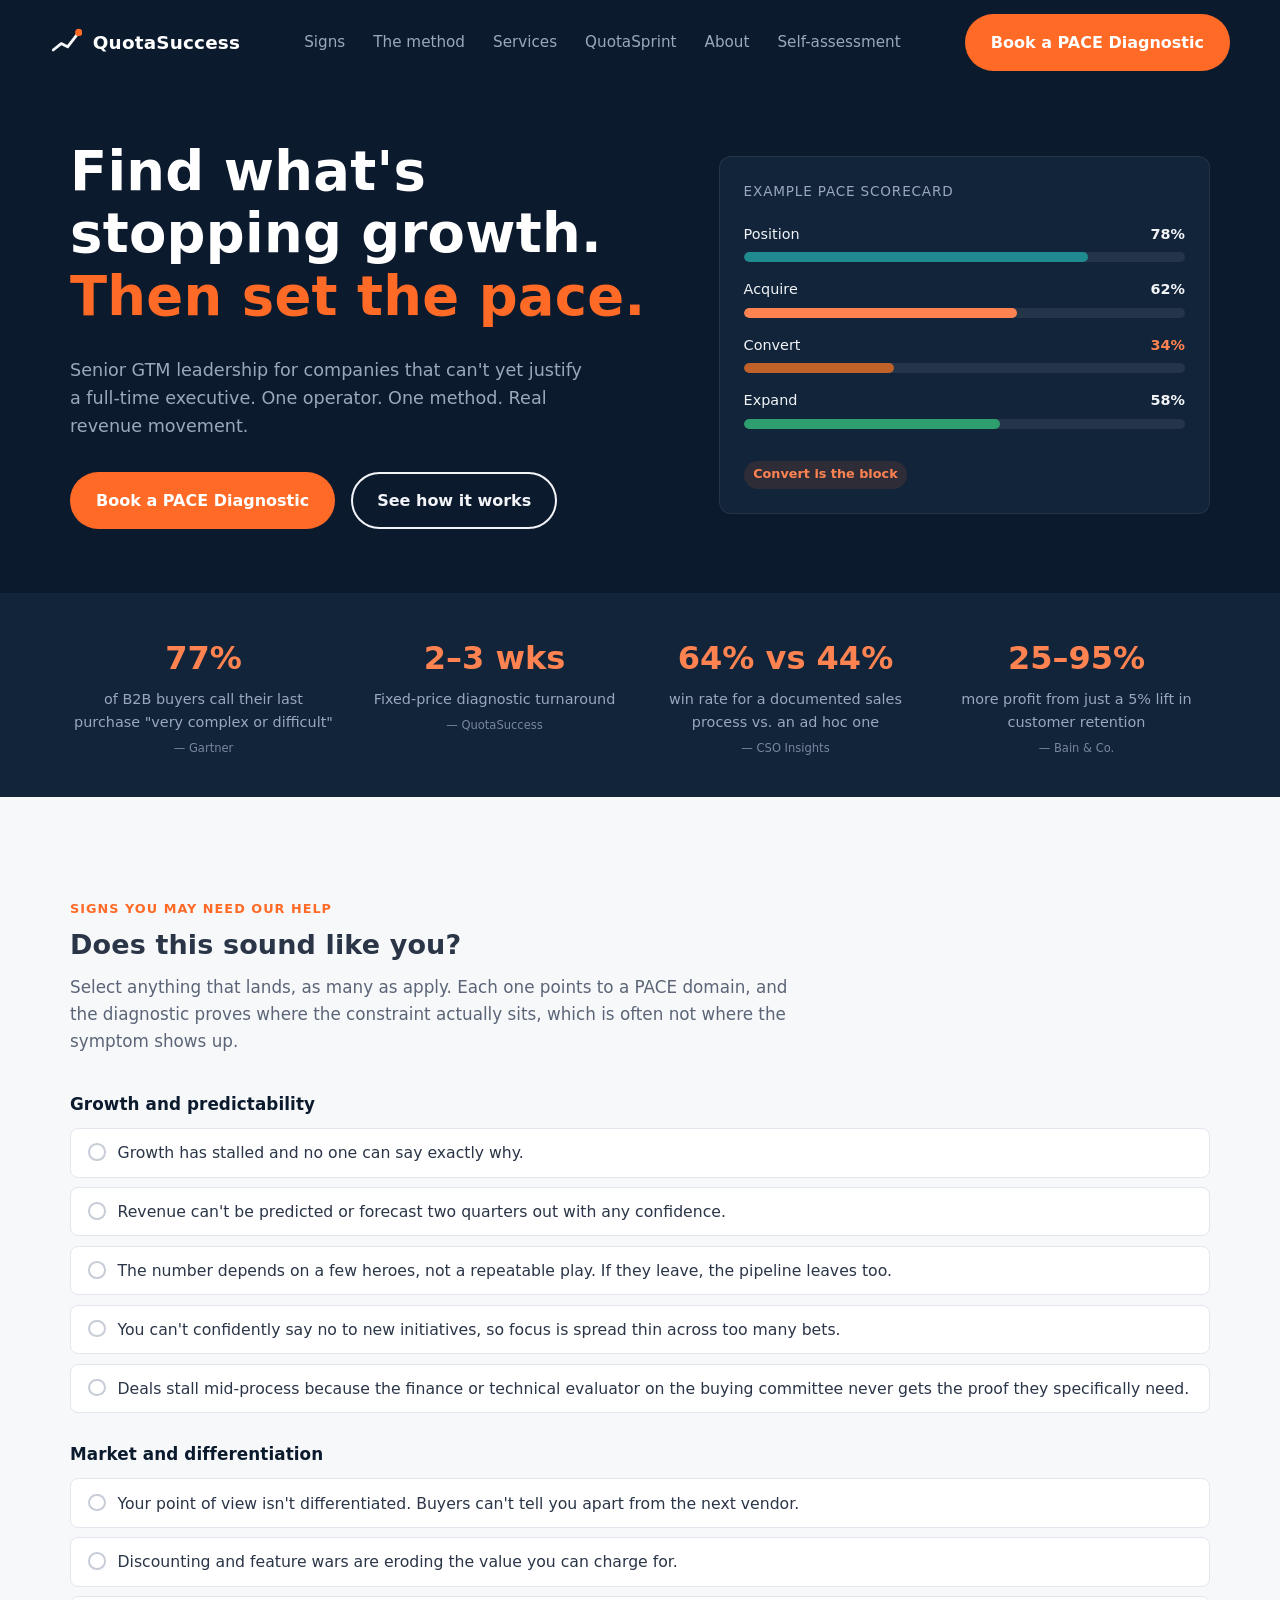
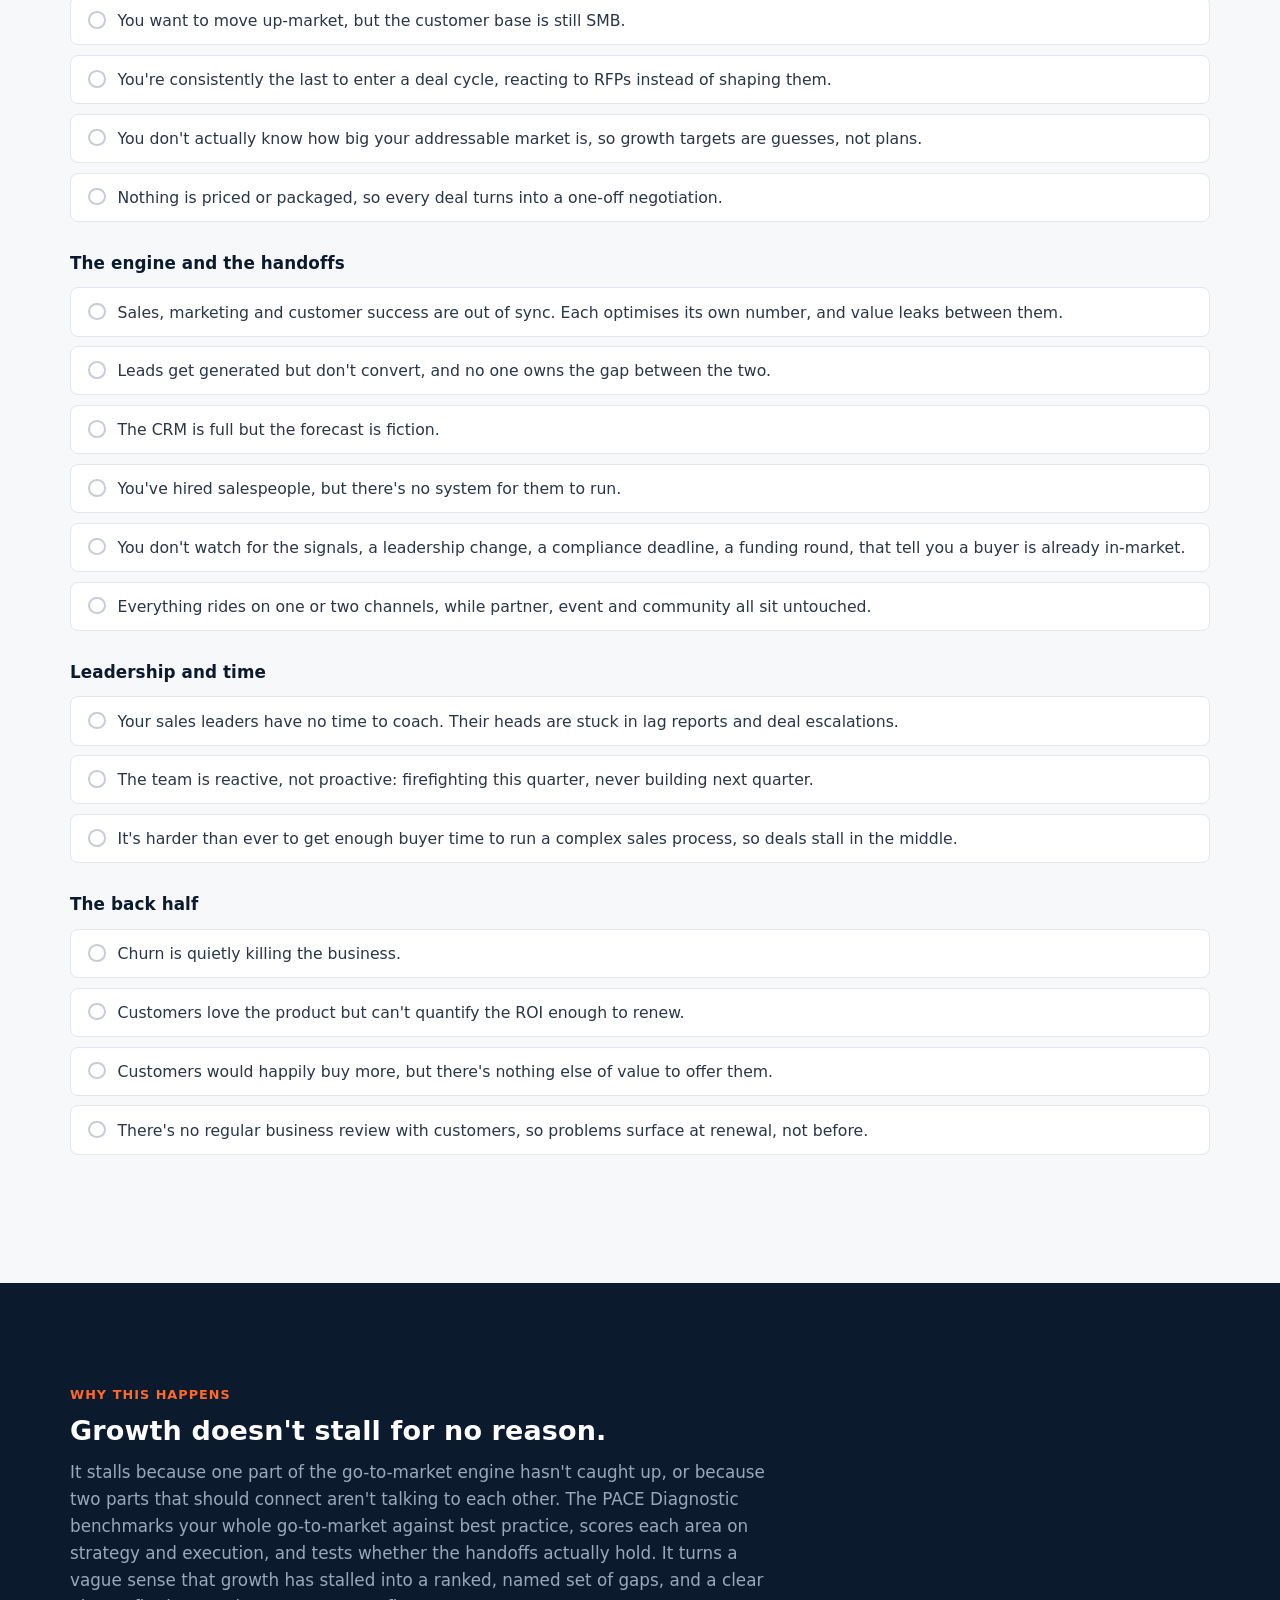
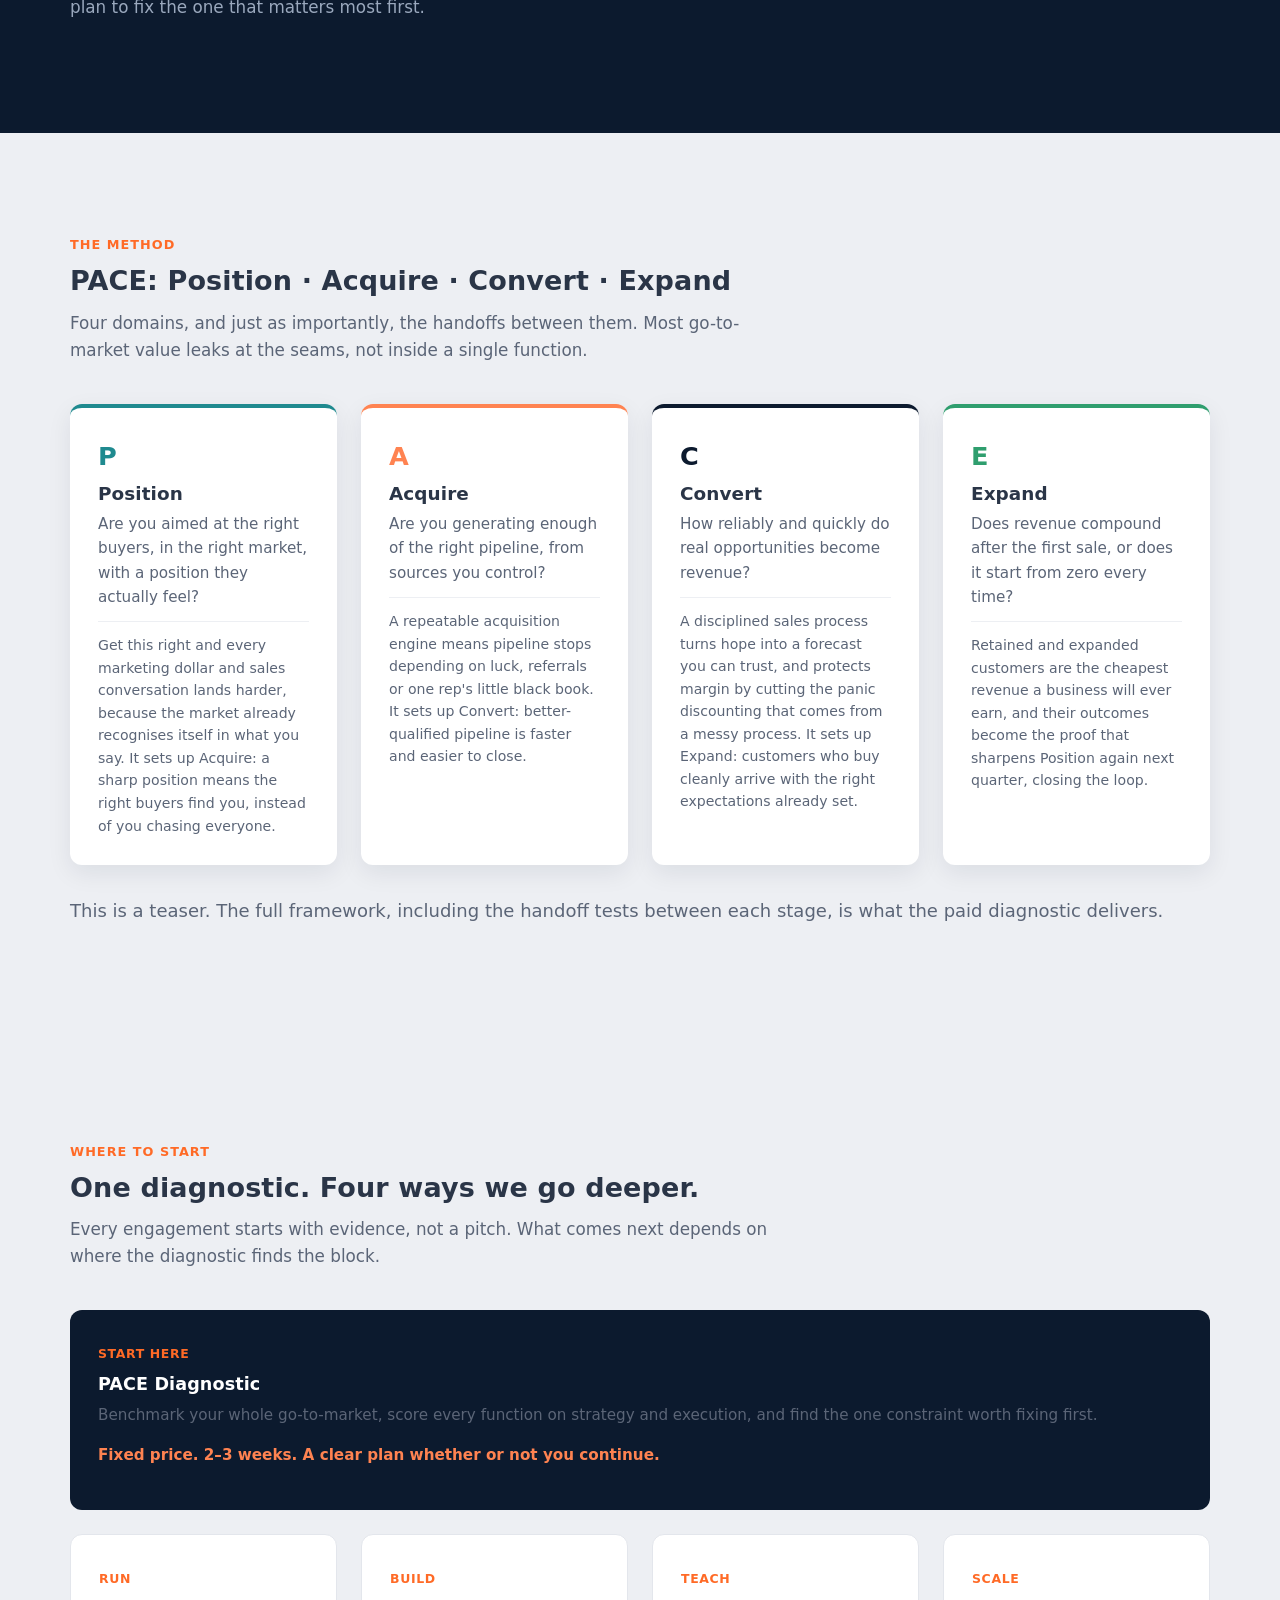
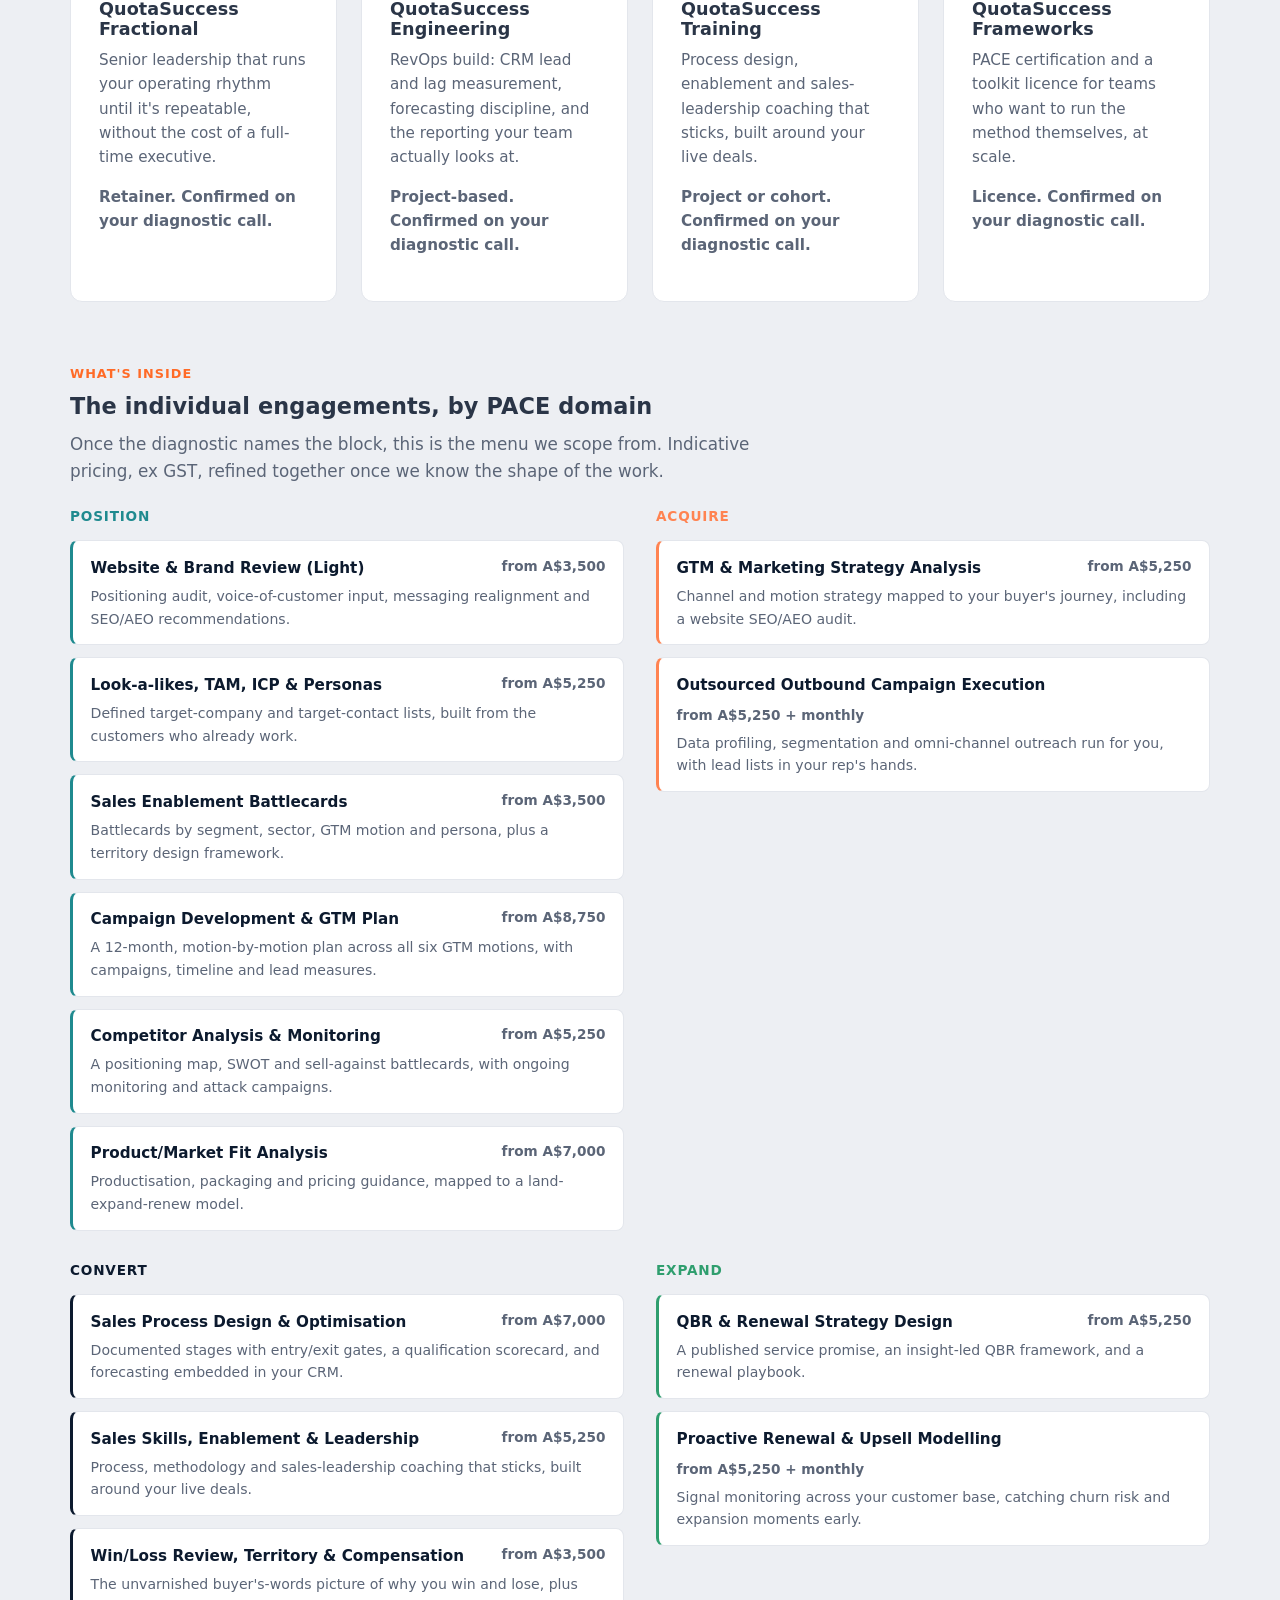
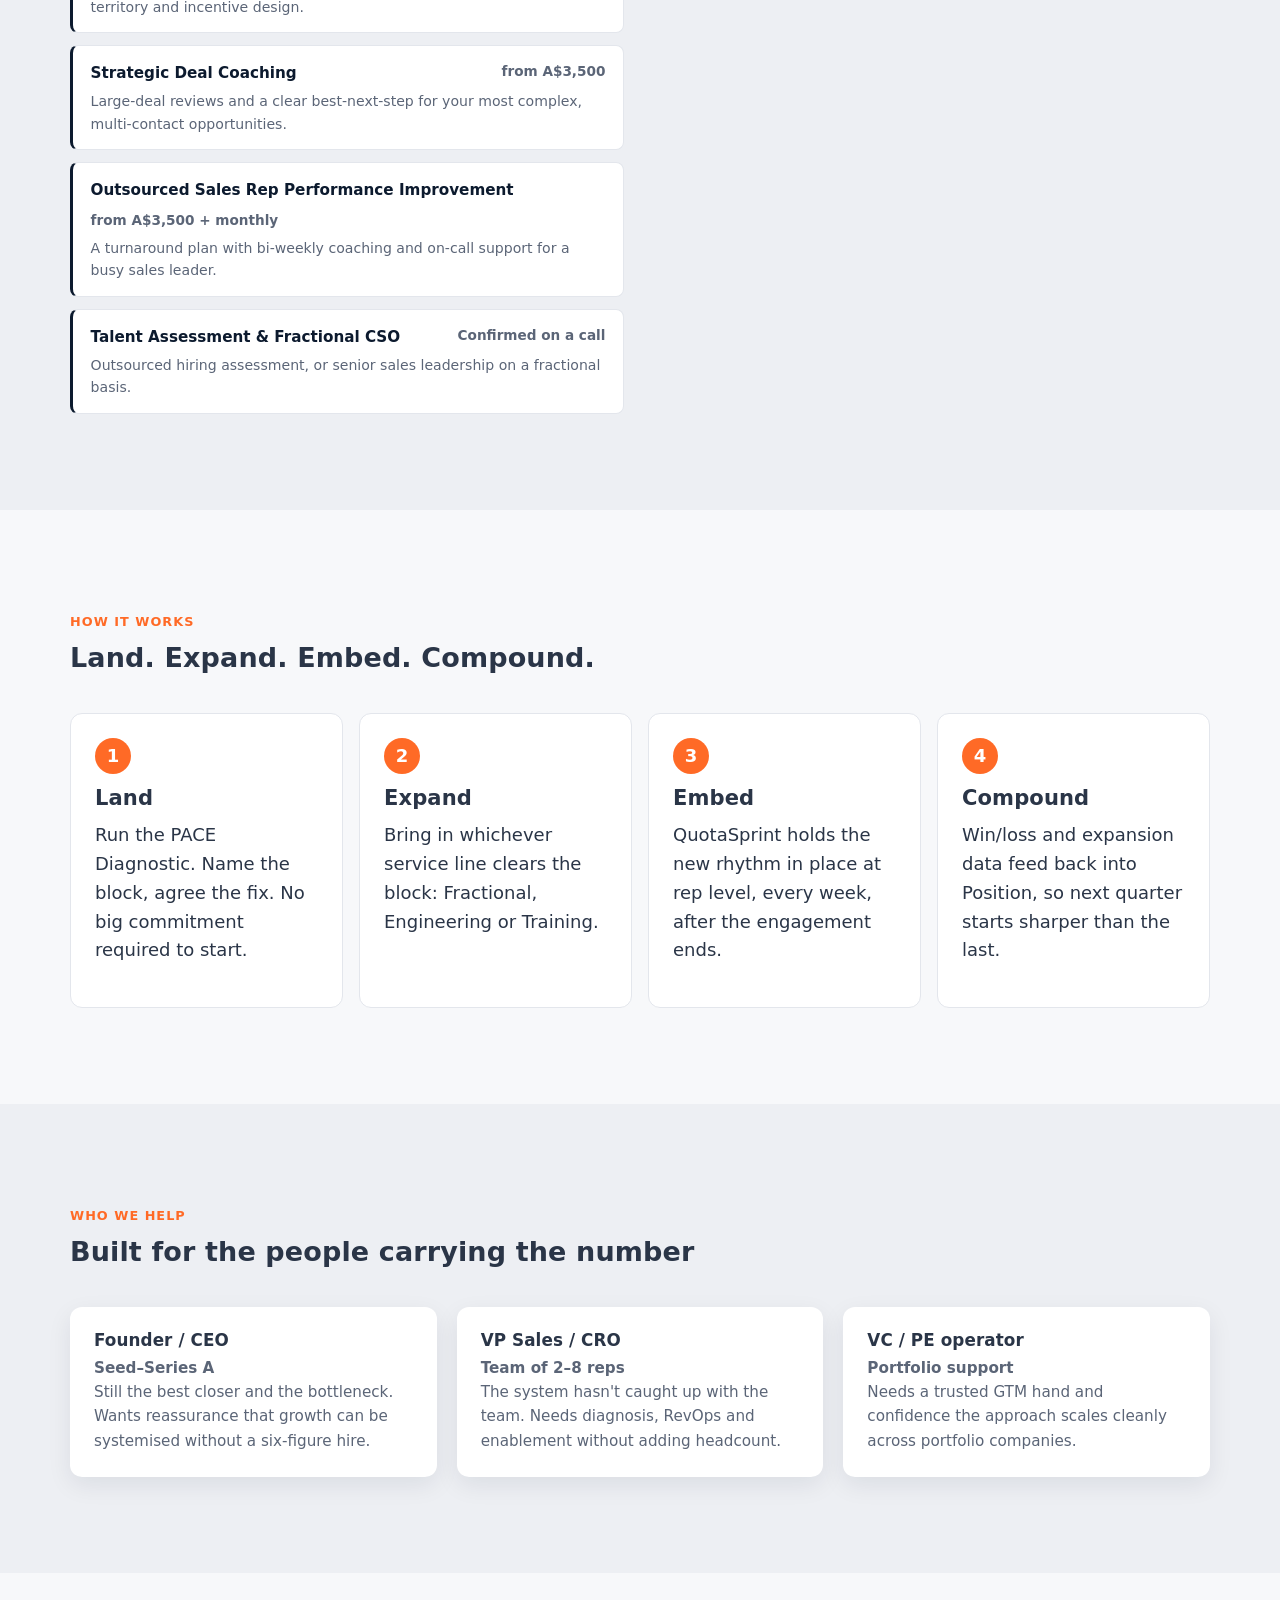
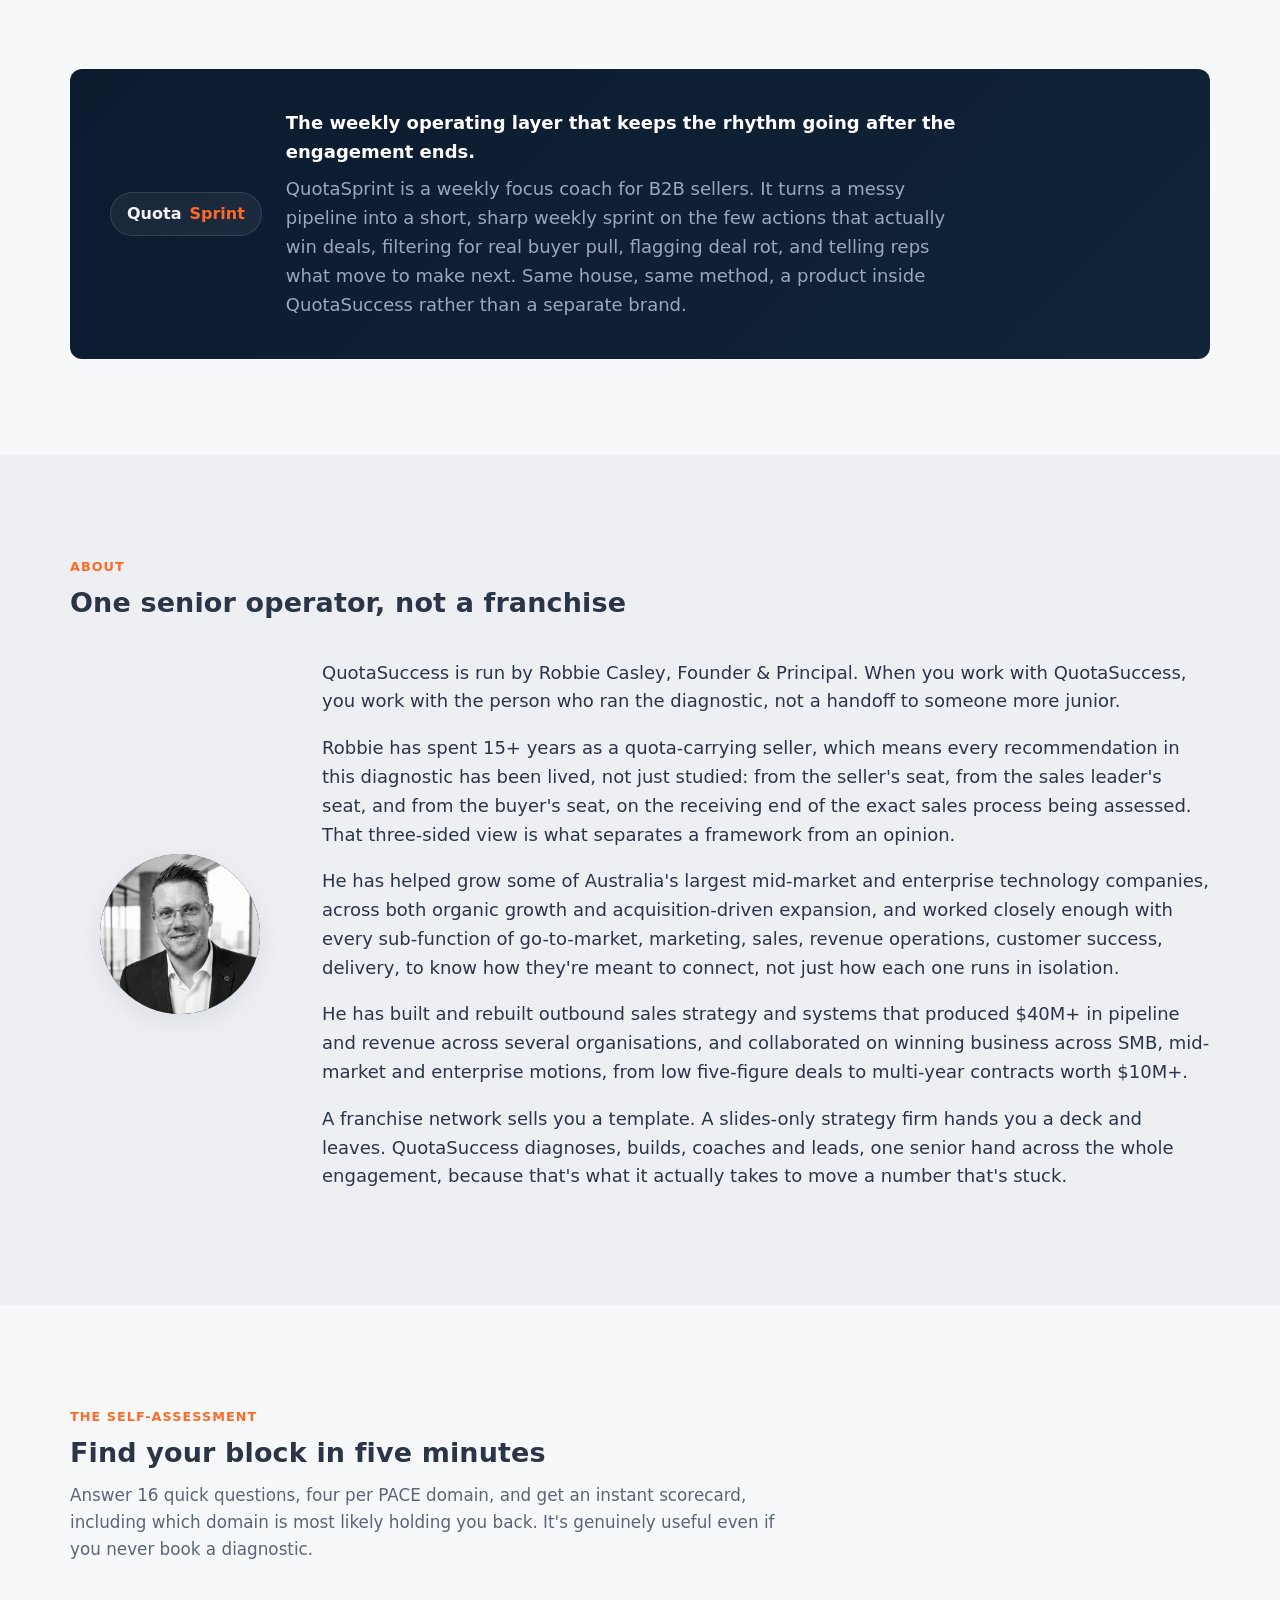
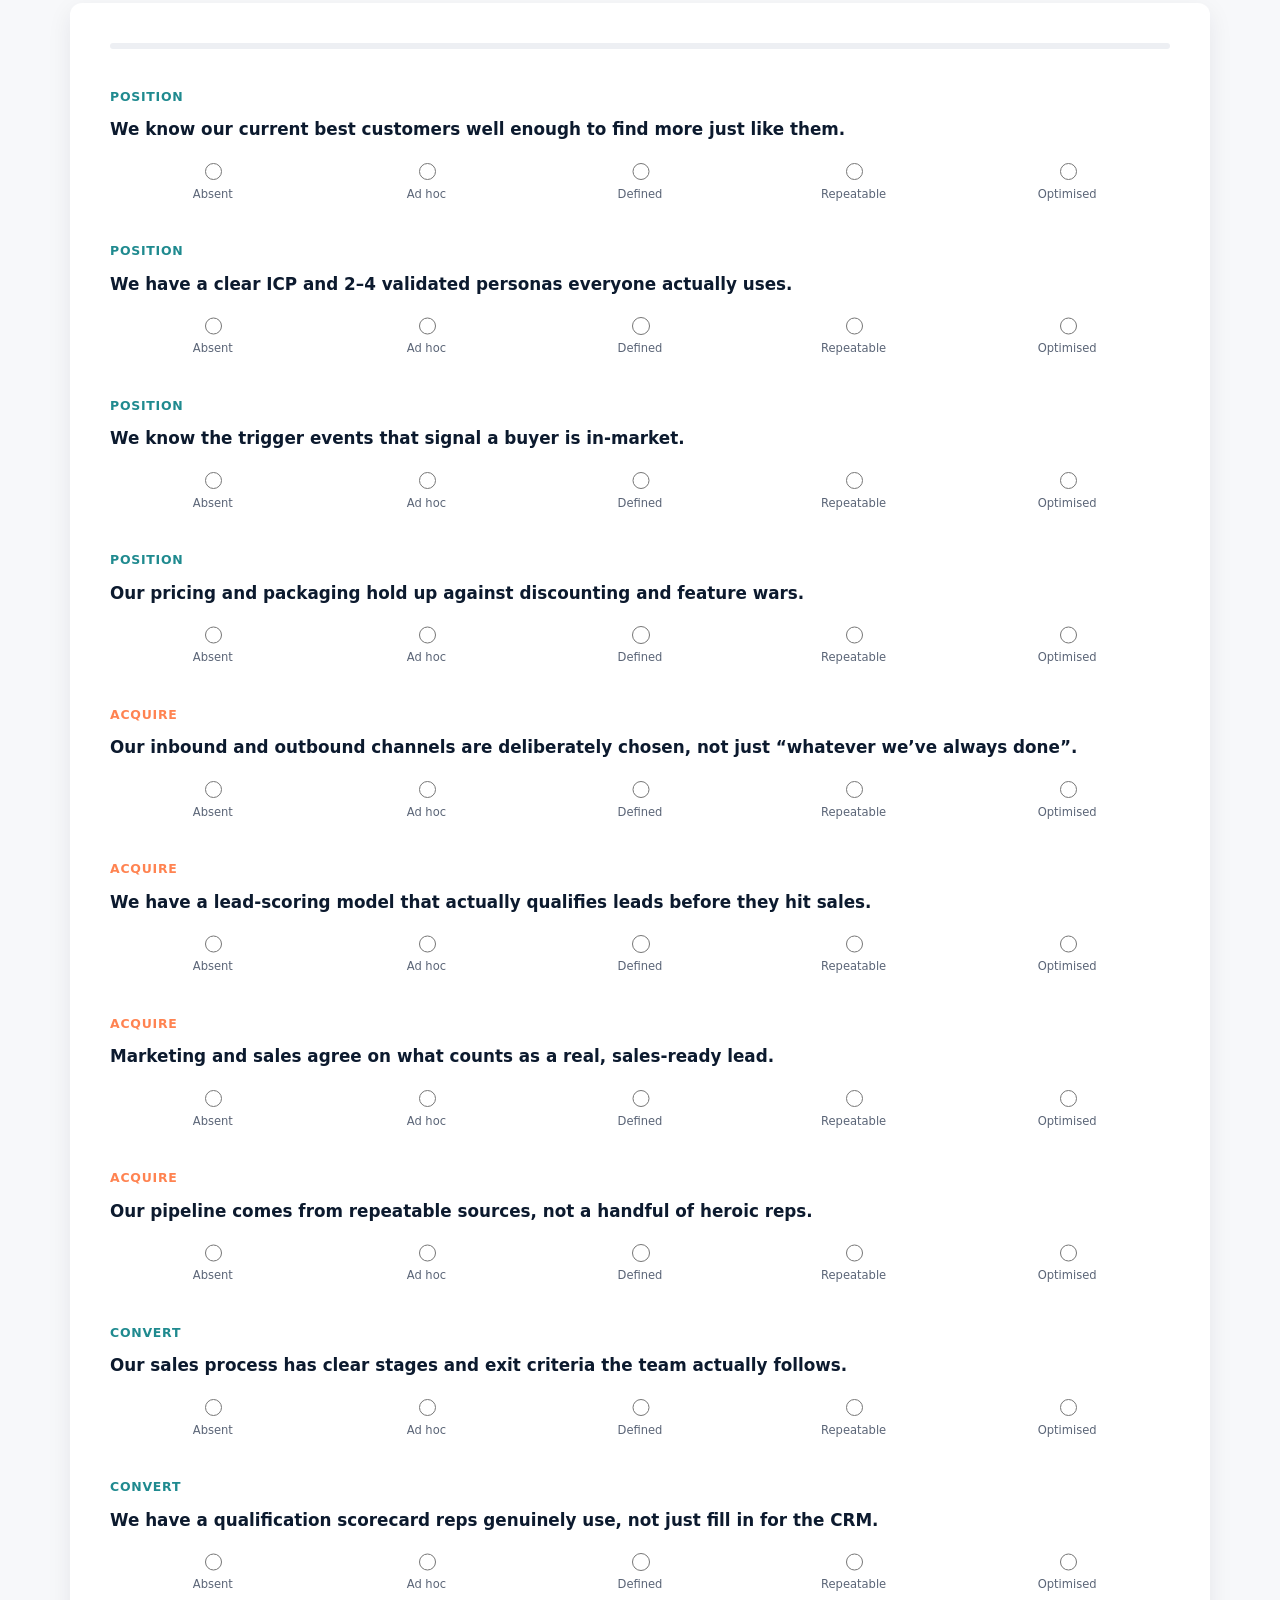
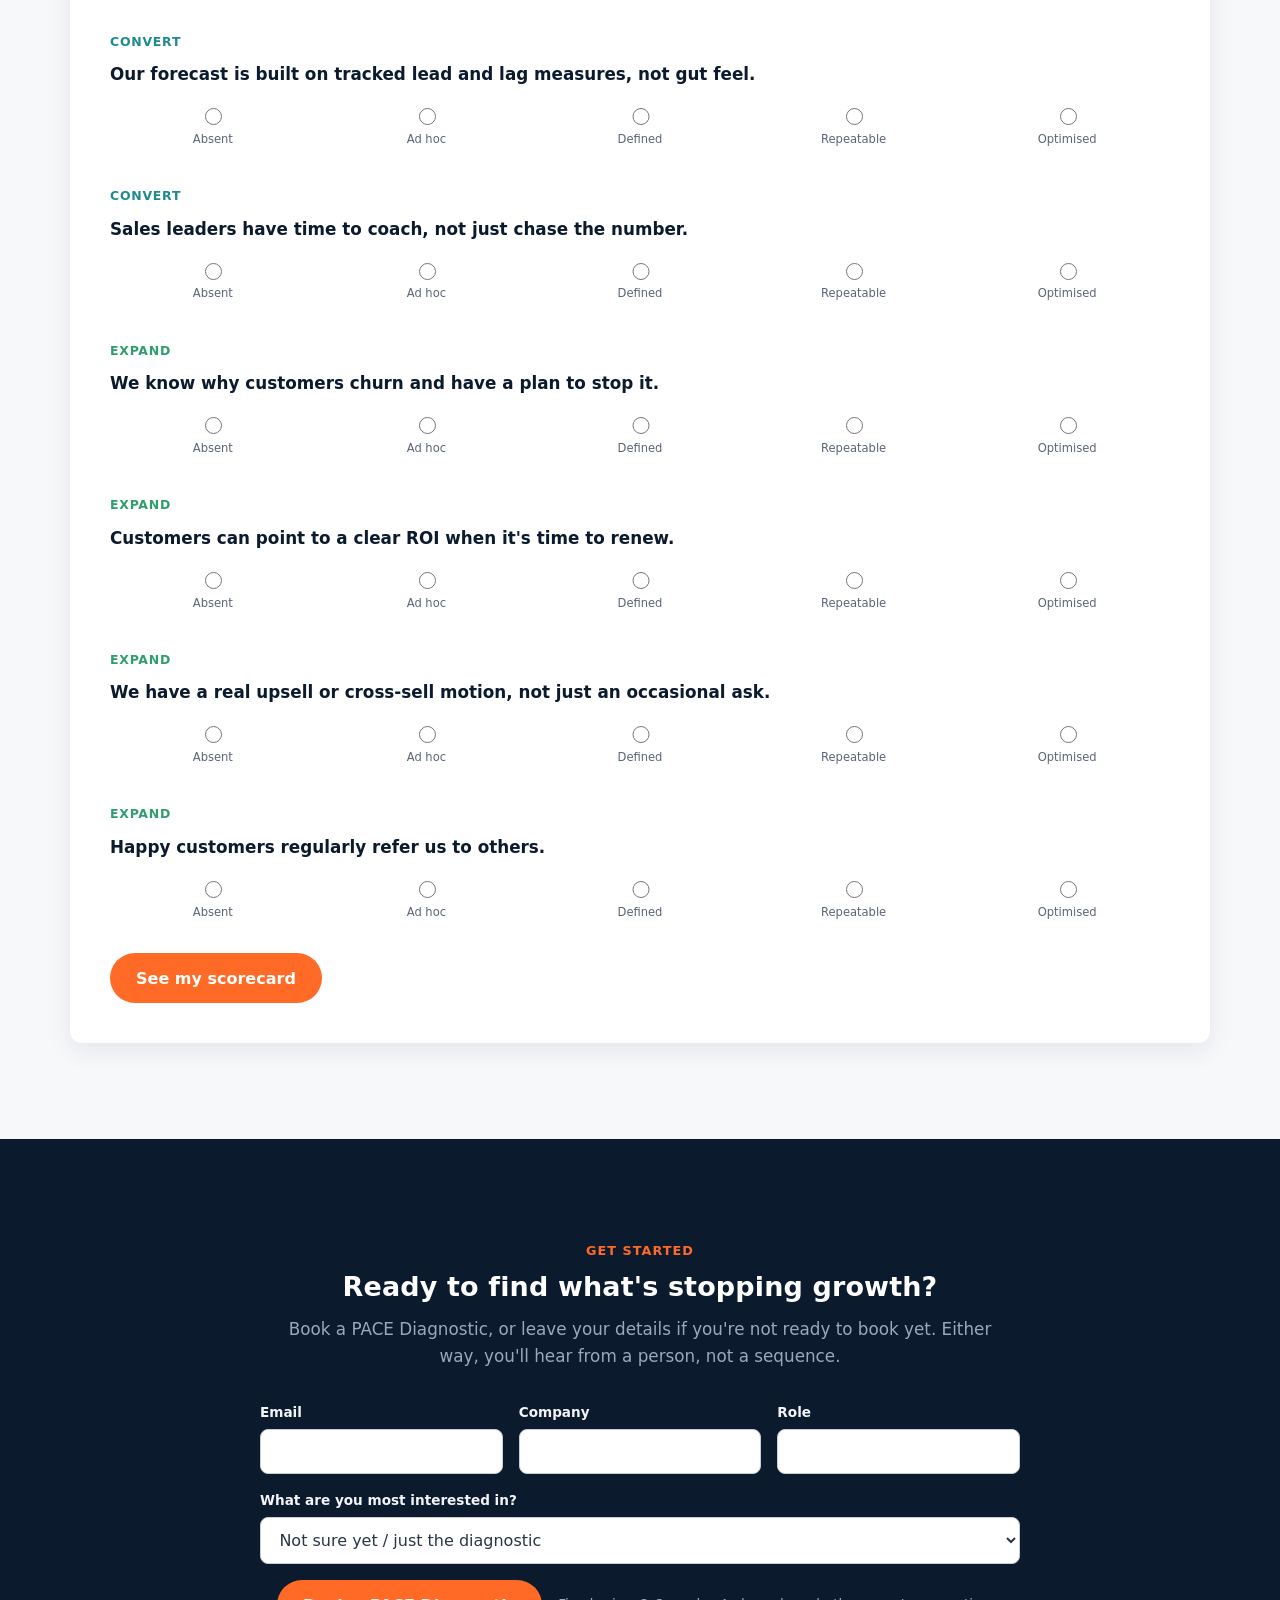
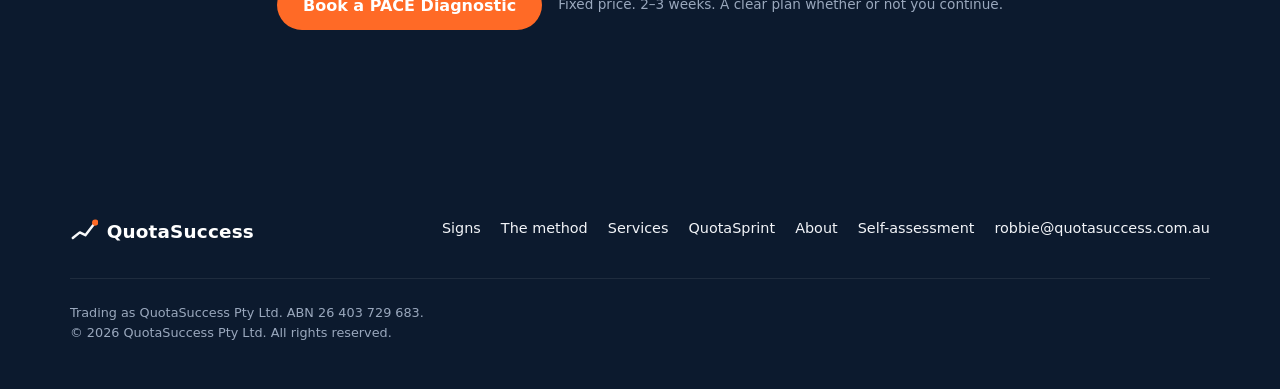
==== commit 0d7bf122: "Fix scorecard text contrast, add PACE handoff copy, hide day rate - .scorecard now sets its own text" ====
--- a/site/index.html
+++ b/site/index.html
@@ -223,21 +223,25 @@
           <div class="pace-card__letter">P</div>
           <h3>Position</h3>
           <p>Are you aimed at the right buyers, in the right market, with a position they actually feel?</p>
+          <p class="pace-card__note">Get this right and every marketing dollar and sales conversation lands harder, because the market already recognises itself in what you say. It sets up Acquire: a sharp position means the right buyers find you, instead of you chasing everyone.</p>
         </div>
         <div class="pace-card" id="pace-acquire" style="--pace-color:#FF8351;">
           <div class="pace-card__letter">A</div>
           <h3>Acquire</h3>
           <p>Are you generating enough of the right pipeline, from sources you control?</p>
+          <p class="pace-card__note">A repeatable acquisition engine means pipeline stops depending on luck, referrals or one rep's little black book. It sets up Convert: better-qualified pipeline is faster and easier to close.</p>
         </div>
         <div class="pace-card" id="pace-convert" style="--pace-color:#0C1A2E;">
           <div class="pace-card__letter">C</div>
           <h3>Convert</h3>
           <p>How reliably and quickly do real opportunities become revenue?</p>
+          <p class="pace-card__note">A disciplined sales process turns hope into a forecast you can trust, and protects margin by cutting the panic discounting that comes from a messy process. It sets up Expand: customers who buy cleanly arrive with the right expectations already set.</p>
         </div>
         <div class="pace-card" id="pace-expand" style="--pace-color:#2F9E6E;">
           <div class="pace-card__letter">E</div>
           <h3>Expand</h3>
           <p>Does revenue compound after the first sale, or does it start from zero every time?</p>
+          <p class="pace-card__note">Retained and expanded customers are the cheapest revenue a business will ever earn, and their outcomes become the proof that sharpens Position again next quarter, closing the loop.</p>
         </div>
       </div>
 
@@ -293,7 +297,7 @@
       <div class="section-head" style="margin-top:3.5rem; margin-bottom:1.5rem;">
         <span class="eyebrow">What's inside</span>
         <h3 style="font-size:1.4rem;">The individual engagements, by PACE domain</h3>
-        <p>Once the diagnostic names the block, this is the menu we scope from. Indicative pricing, ex GST, based on our standard day rate (A$1,750/day, A$950/half day) and refined together once we know the shape of the work.</p>
+        <p>Once the diagnostic names the block, this is the menu we scope from. Indicative pricing, ex GST, refined together once we know the shape of the work.</p>
       </div>
 
       <div class="engagement-catalogue">
--- a/site/css/styles.css
+++ b/site/css/styles.css
@@ -250,6 +250,7 @@
 /* PACE scorecard visual */
 .scorecard {
   background: var(--ink-2);
+  color: var(--text-on-dark);
   border: 1px solid rgba(255,255,255,0.08);
   border-radius: var(--radius);
   padding: 1.5rem;
@@ -355,7 +356,9 @@
   color: var(--pace-color, var(--sprint-orange));
 }
 .pace-card h3 { font-size: 1.15rem; margin: 0.4rem 0 0.5rem; }
-.pace-card p { color: var(--text-muted); font-size: 0.95rem; margin: 0; }
+.pace-card p { color: var(--text-muted); font-size: 0.95rem; margin: 0 0 0.75rem; }
+.pace-card p:last-child { margin-bottom: 0; }
+.pace-card p.pace-card__note { font-size: 0.88rem; padding-top: 0.75rem; border-top: 1px solid var(--mist); }
 
 /* ==========================================================================
    Self-assessment
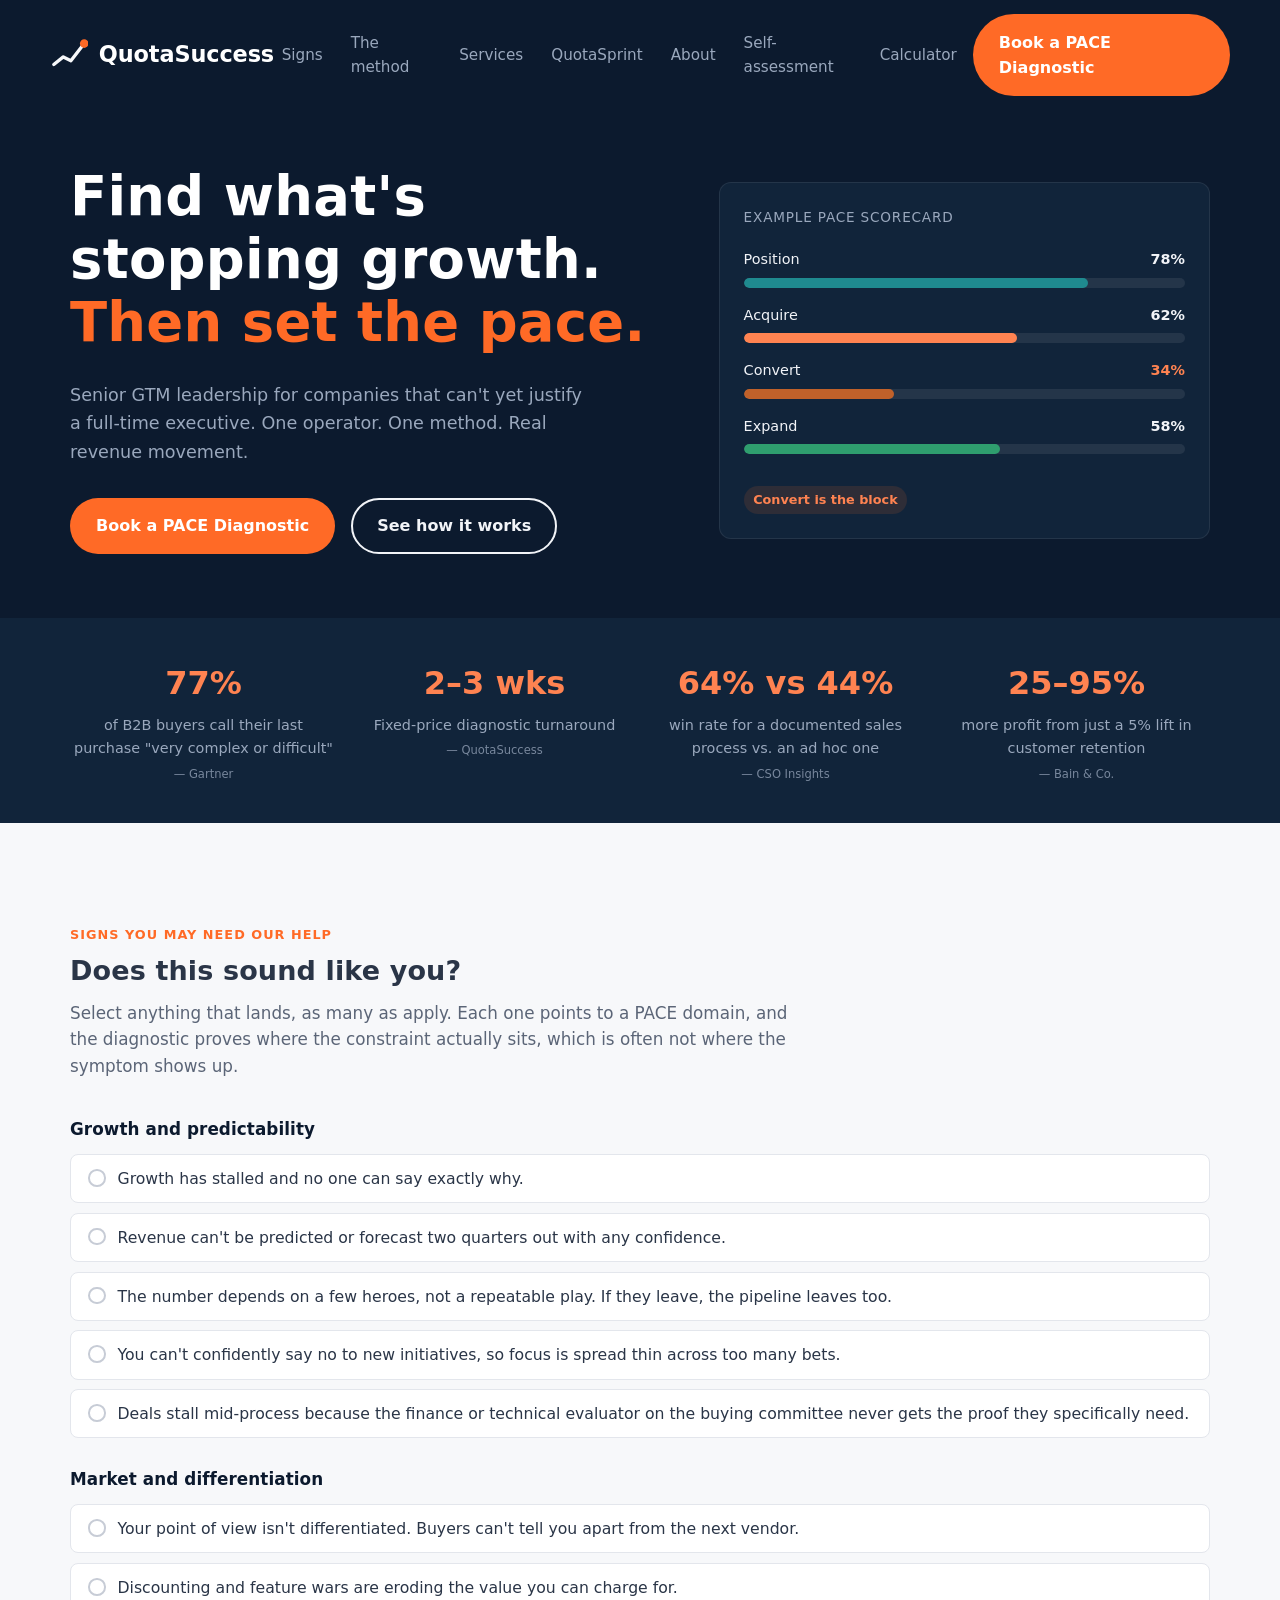
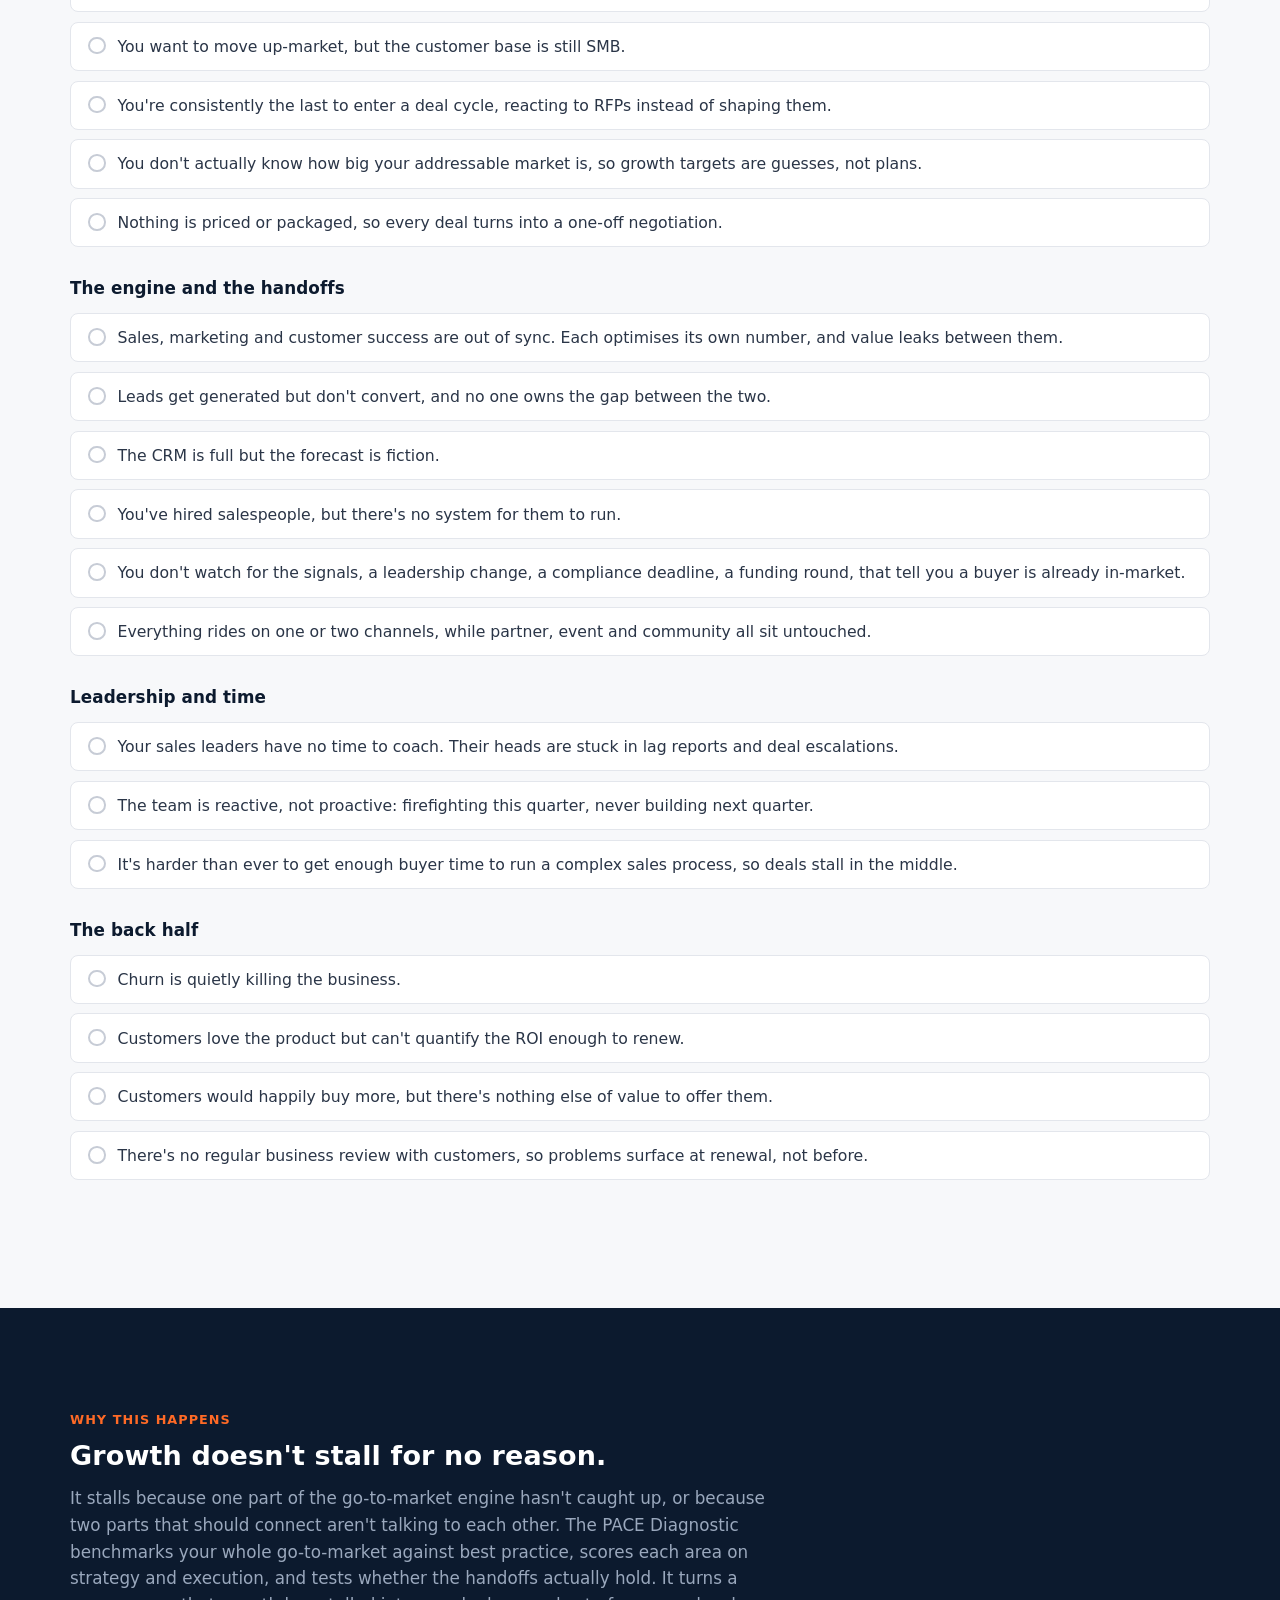
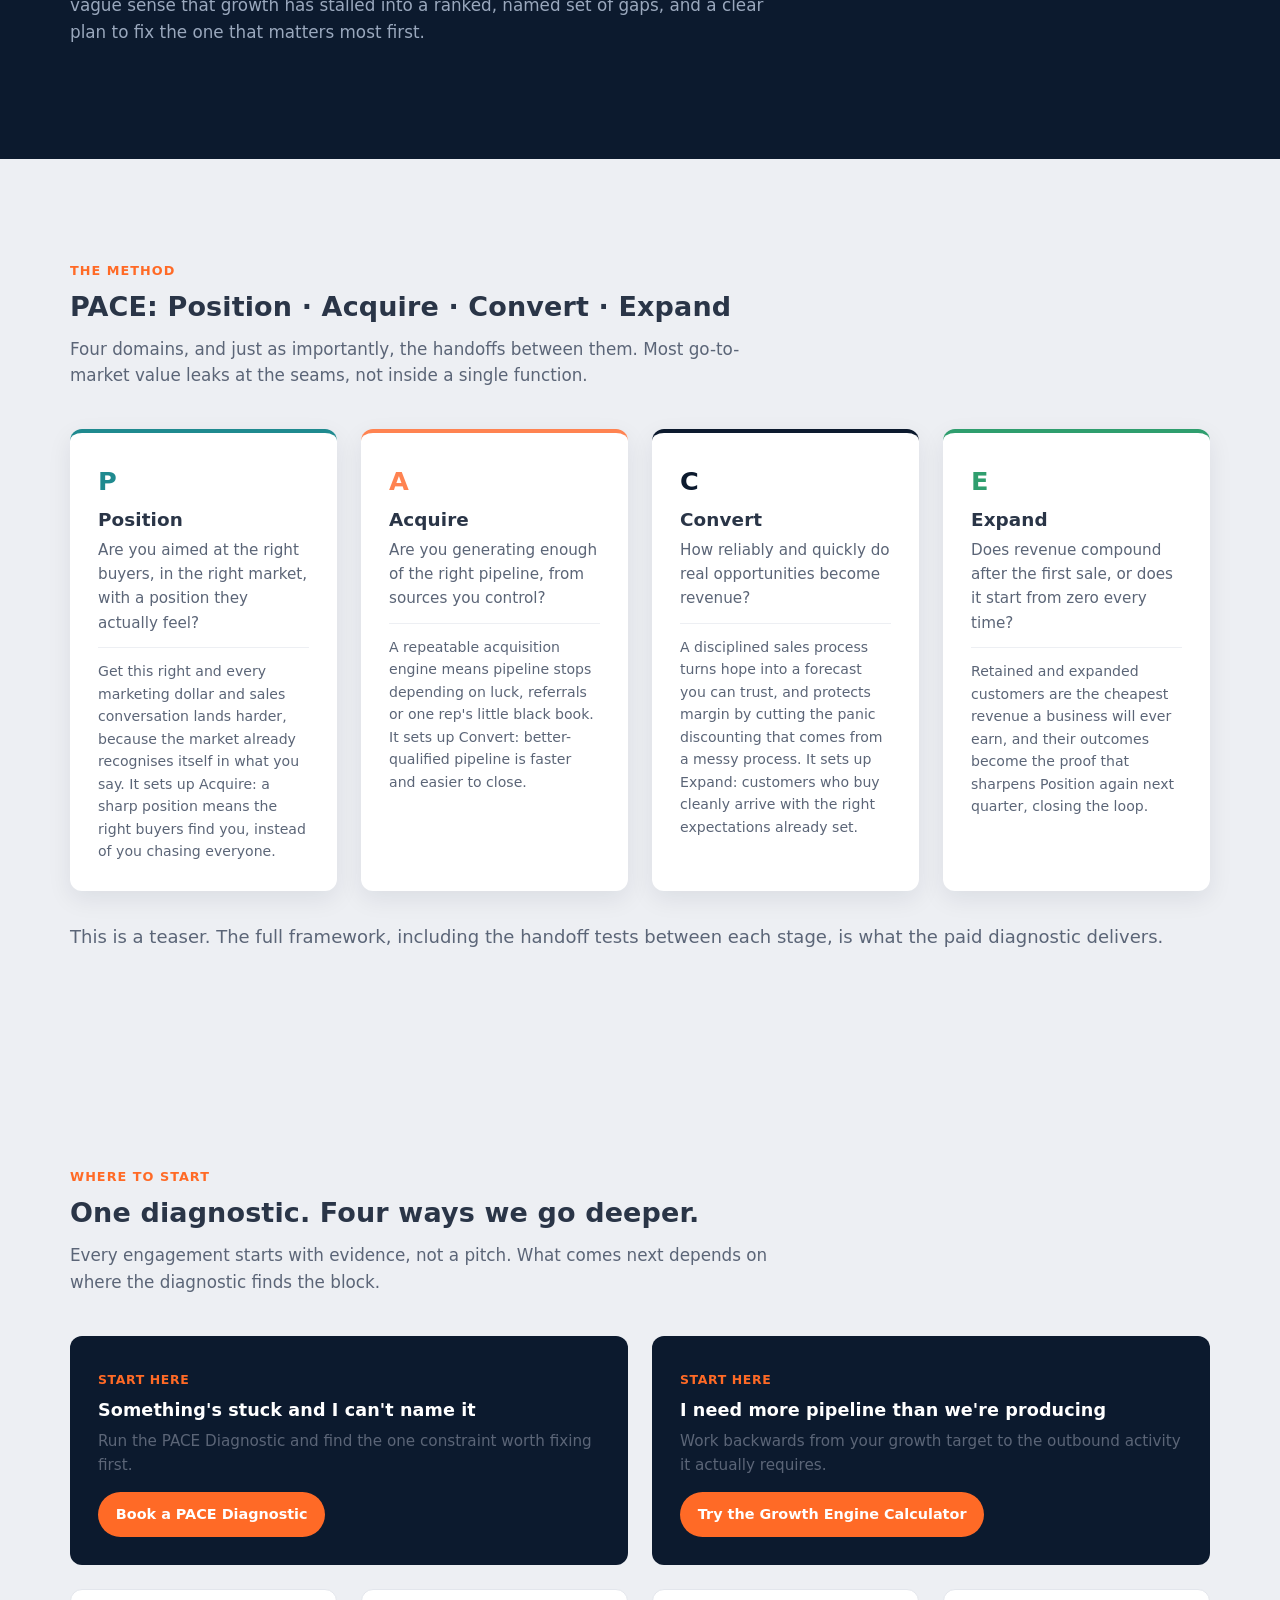
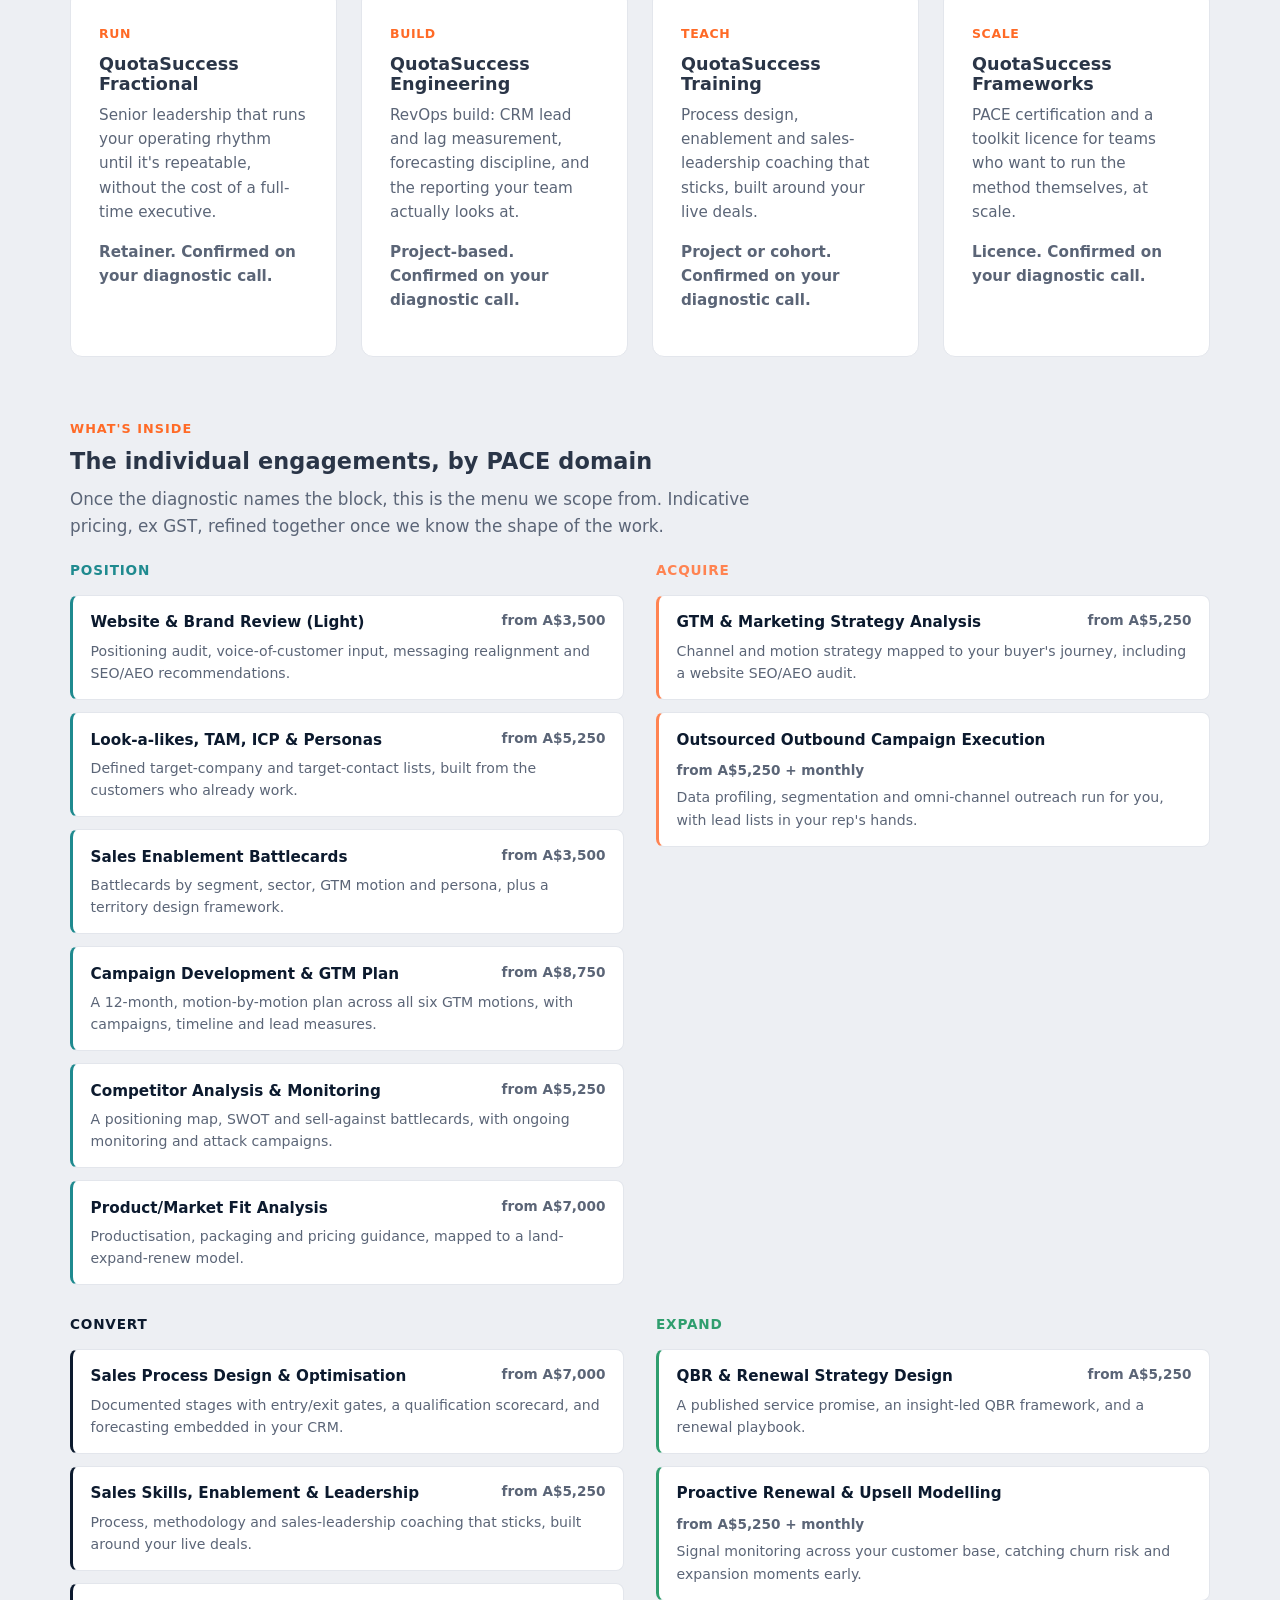
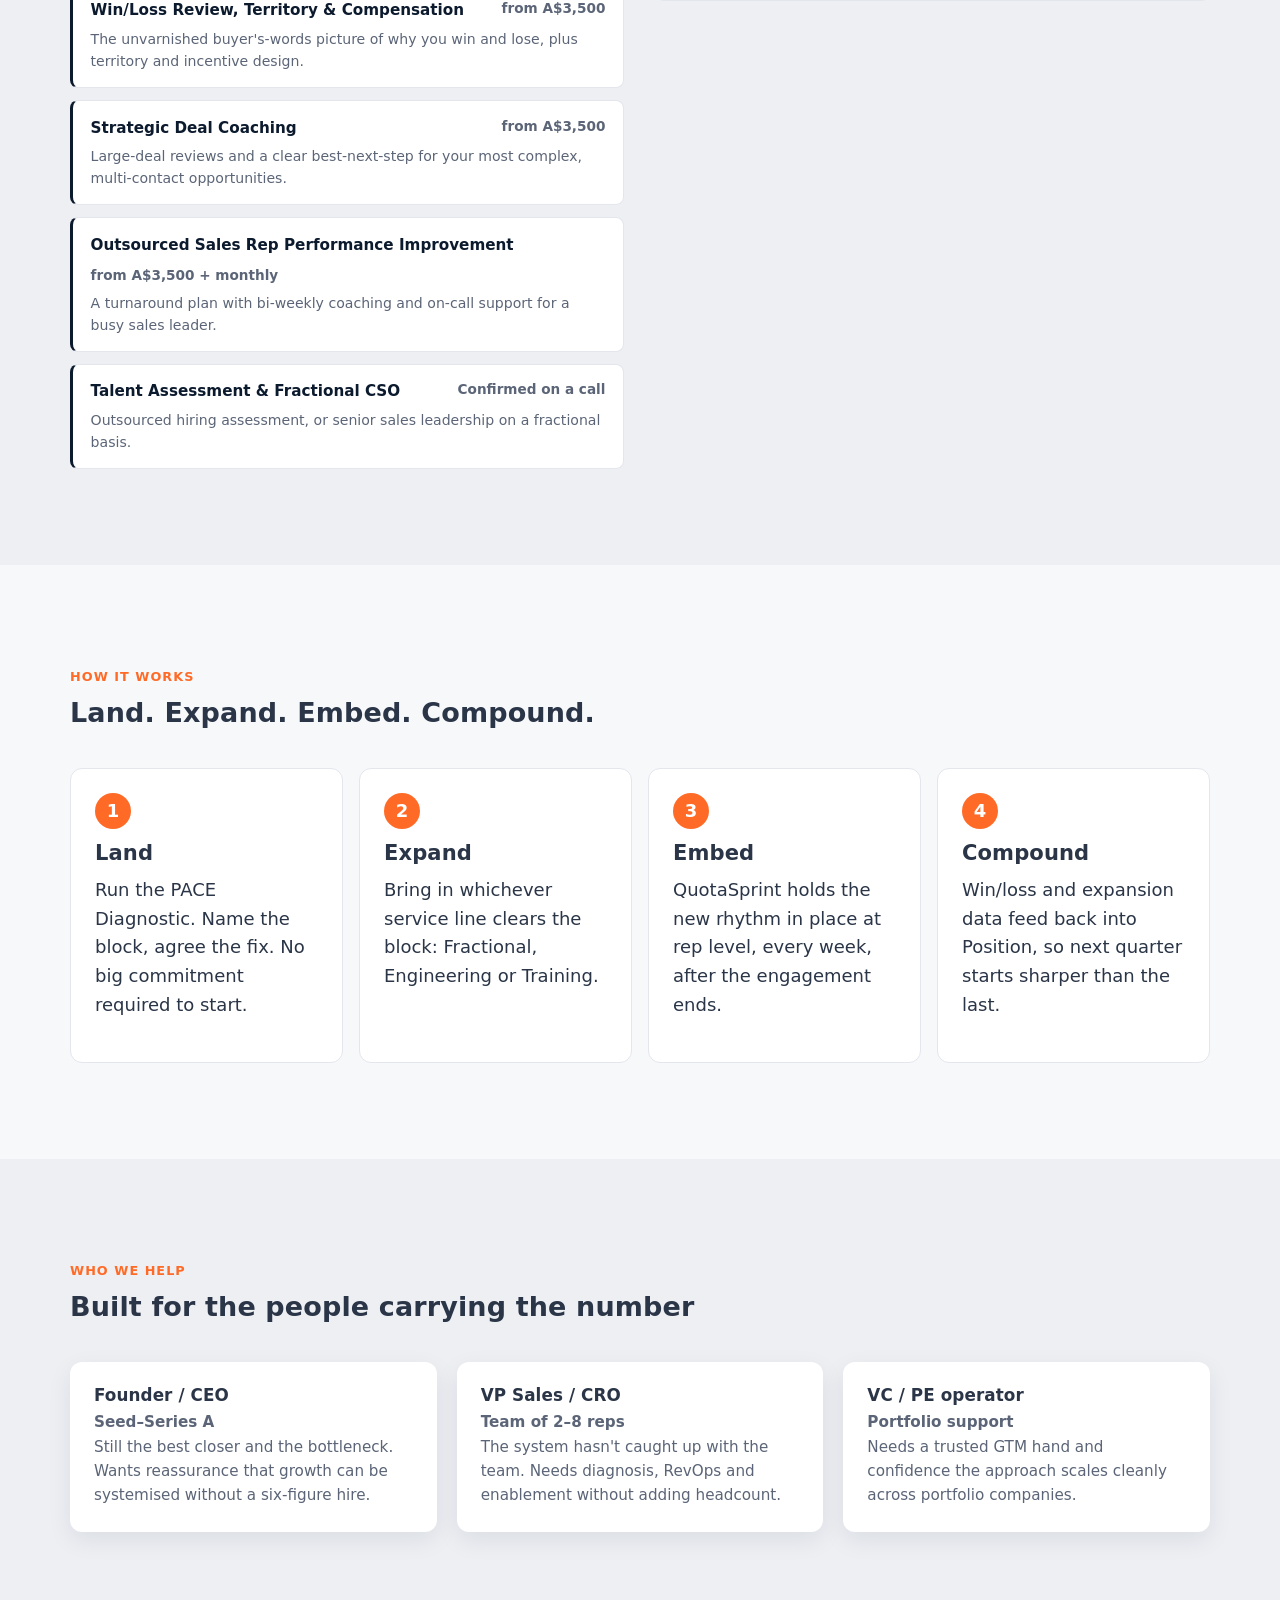
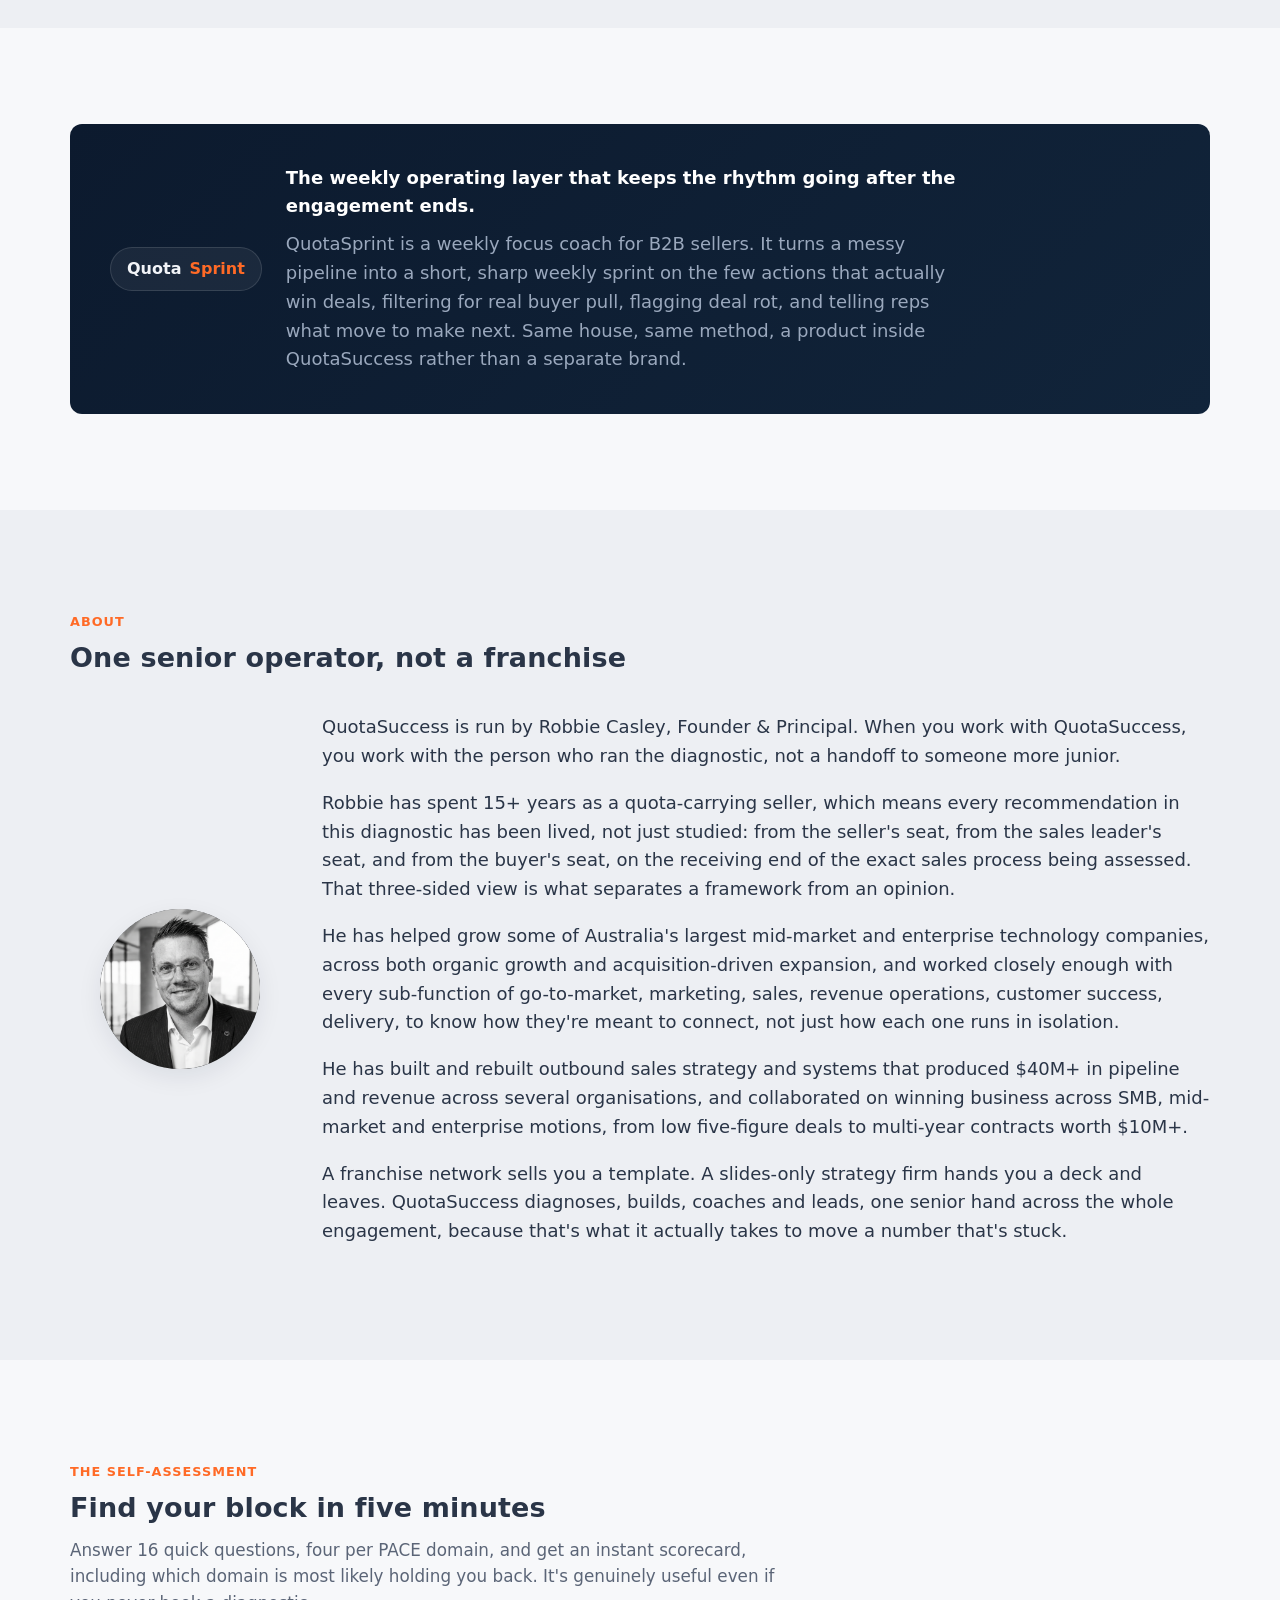
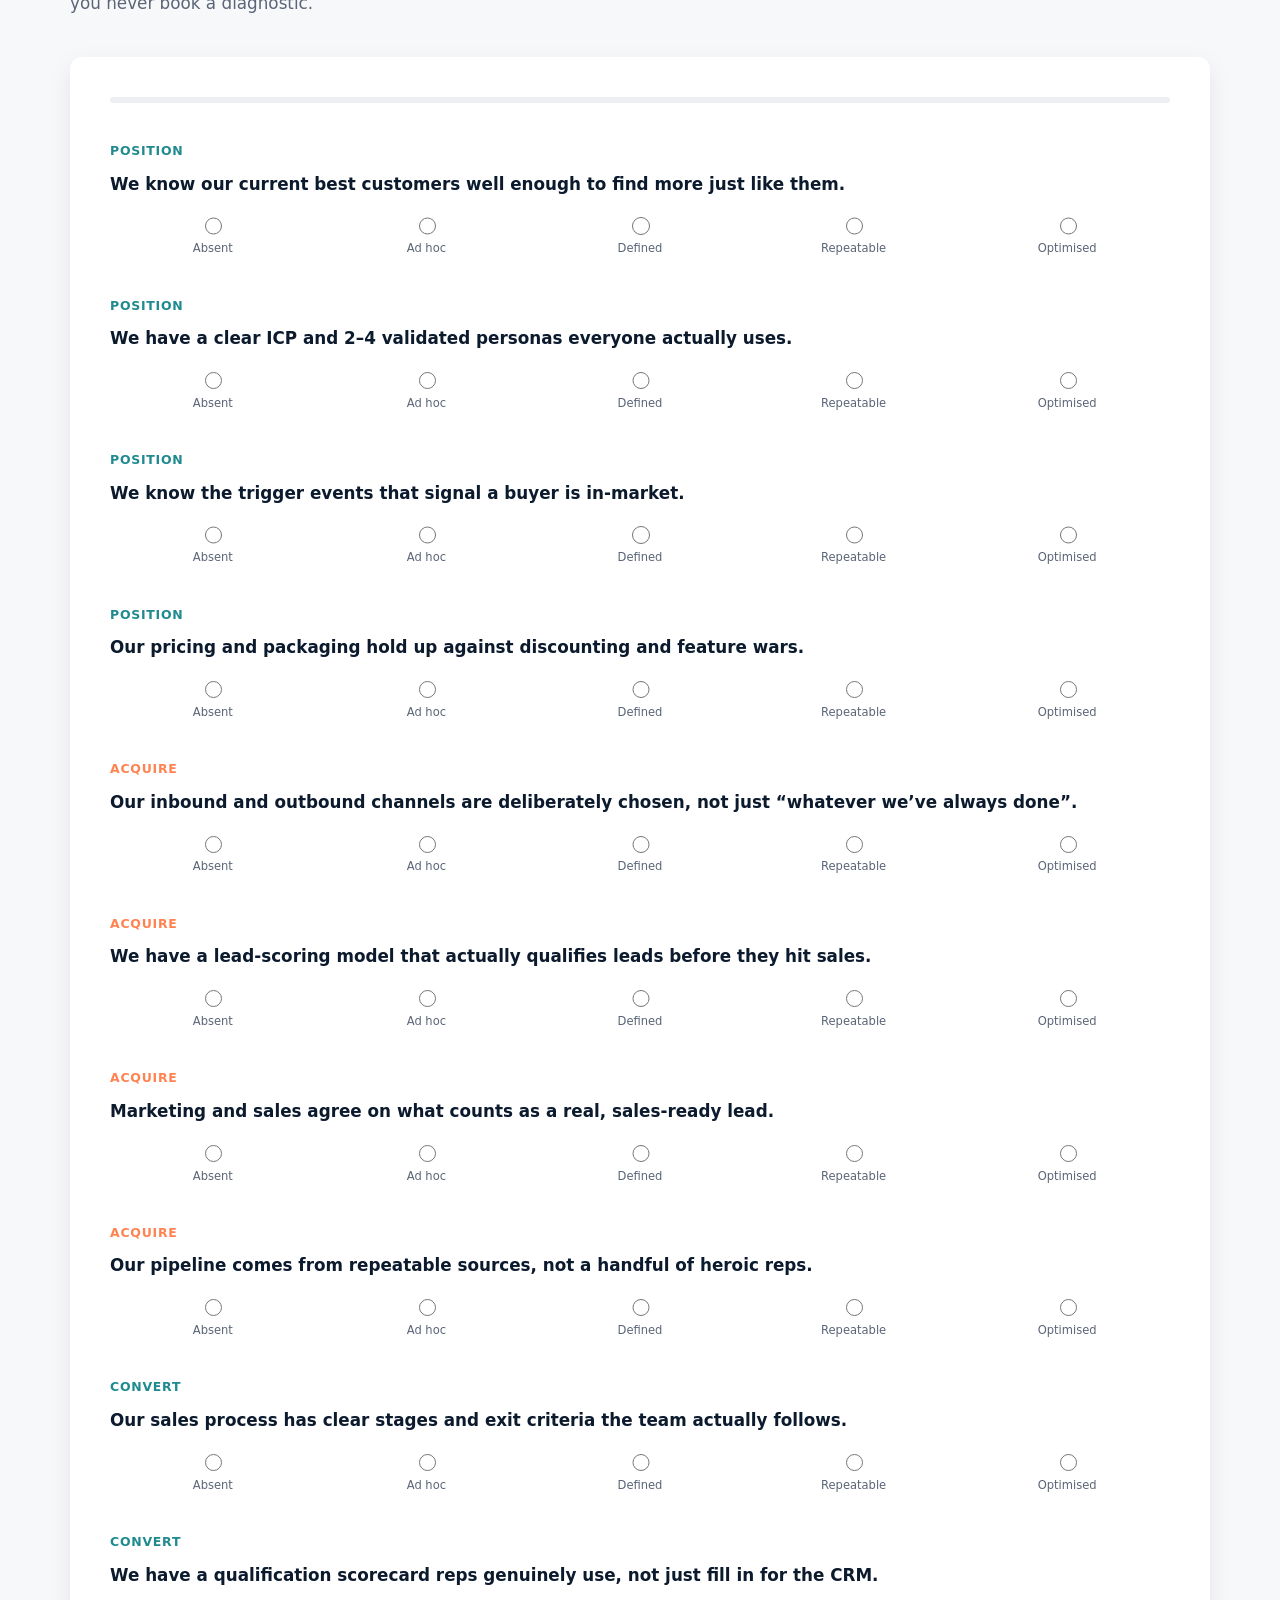
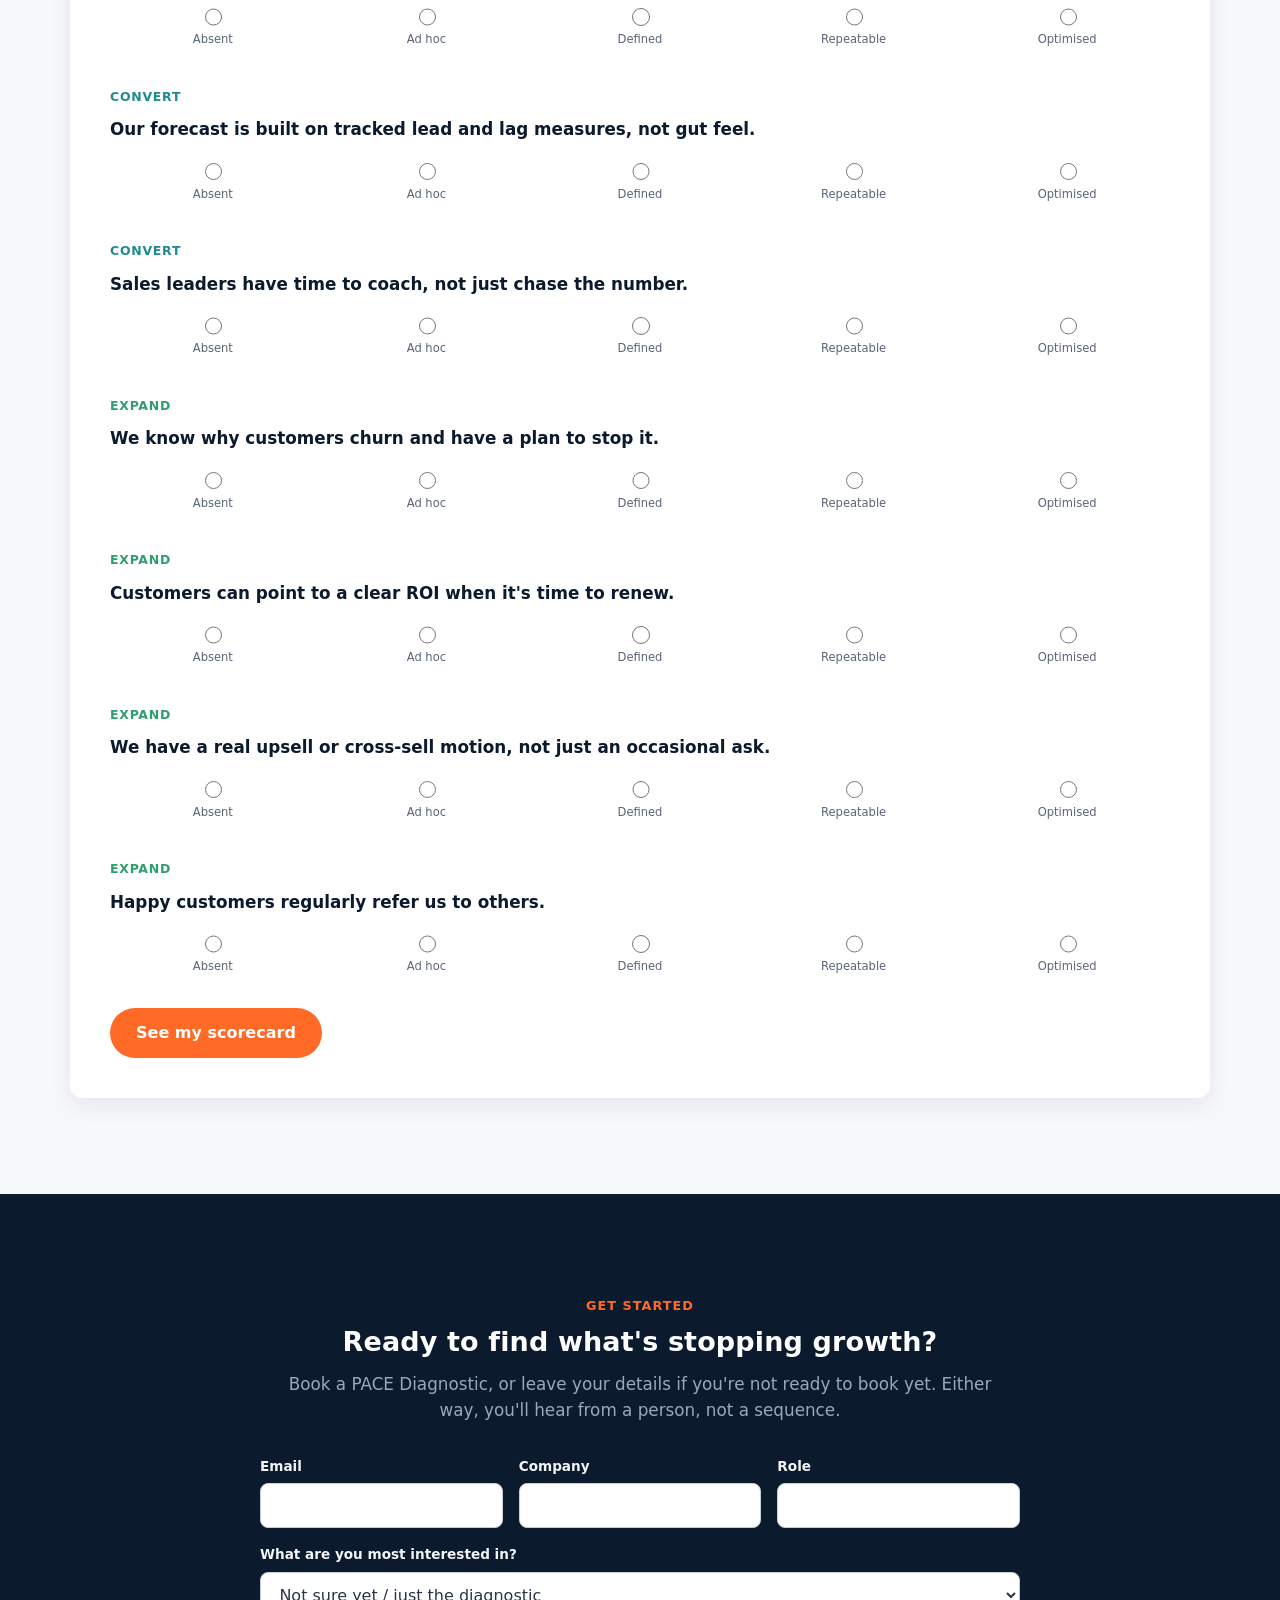
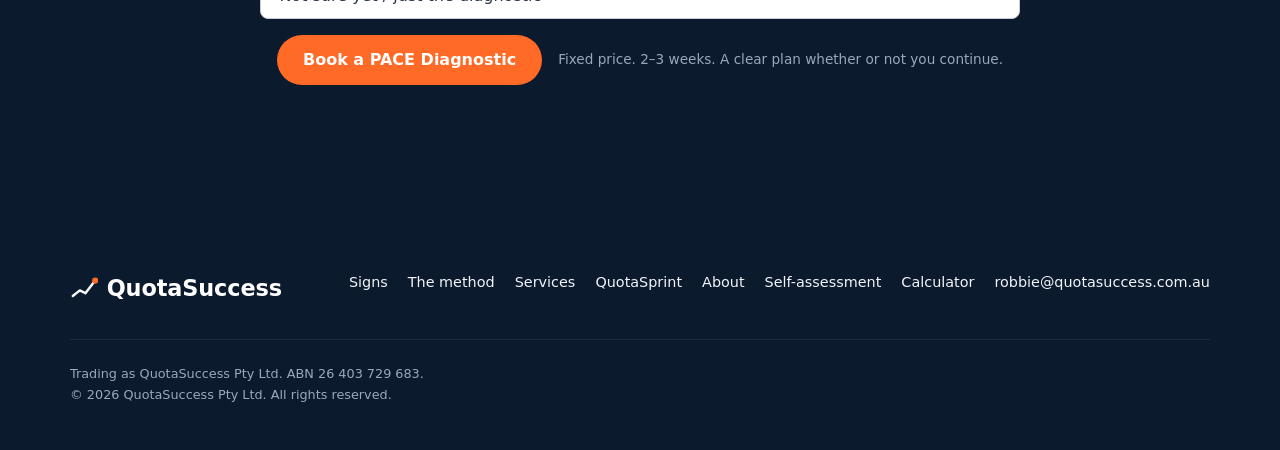
==== commit bc46b509: "Add Growth Engine Calculator page and wire it into the homepage - New page at site/growth-engine-cal" ====
--- a/site/index.html
+++ b/site/index.html
@@ -24,7 +24,7 @@
 <header class="site-header">
   <div class="wrap site-header__inner">
     <a class="logo-link" href="#top">
-      <img src="assets/logo-reversed.svg" alt="" width="32" height="32">
+      <img src="assets/logo-reversed.svg" alt="" width="38" height="38">
       <span>QuotaSuccess</span>
     </a>
 
@@ -35,6 +35,7 @@
       <a href="#quotasprint">QuotaSprint</a>
       <a href="#about">About</a>
       <a href="#assessment">Self-assessment</a>
+      <a href="growth-engine-calculator.html">Calculator</a>
     </nav>
 
     <a class="btn btn--primary header-cta" href="#lead-capture">Book a PACE Diagnostic</a>
@@ -53,6 +54,7 @@
       <li><a href="#quotasprint">QuotaSprint</a></li>
       <li><a href="#about">About</a></li>
       <li><a href="#assessment">Self-assessment</a></li>
+      <li><a href="growth-engine-calculator.html">Calculator</a></li>
       <li><a class="btn btn--primary" href="#lead-capture">Book a PACE Diagnostic</a></li>
     </ul>
   </div>
@@ -140,54 +142,54 @@
       <div class="symptom-group">
         <h3>Growth and predictability</h3>
         <div class="symptom-list" role="group" aria-label="Growth and predictability symptoms">
-          <button type="button" class="symptom-item" data-target="#pace-convert" data-domain="Convert"><span class="symptom-item__mark" aria-hidden="true">✓</span><span>Growth has stalled and no one can say exactly why.</span></button>
-          <button type="button" class="symptom-item" data-target="#pace-convert" data-domain="Convert"><span class="symptom-item__mark" aria-hidden="true">✓</span><span>Revenue can't be predicted or forecast two quarters out with any confidence.</span></button>
-          <button type="button" class="symptom-item" data-target="#pace-convert" data-domain="Convert"><span class="symptom-item__mark" aria-hidden="true">✓</span><span>The number depends on a few heroes, not a repeatable play. If they leave, the pipeline leaves too.</span></button>
-          <button type="button" class="symptom-item" data-target="#pace-position" data-domain="Position"><span class="symptom-item__mark" aria-hidden="true">✓</span><span>You can't confidently say no to new initiatives, so focus is spread thin across too many bets.</span></button>
-          <button type="button" class="symptom-item" data-target="#pace-convert" data-domain="Convert"><span class="symptom-item__mark" aria-hidden="true">✓</span><span>Deals stall mid-process because the finance or technical evaluator on the buying committee never gets the proof they specifically need.</span></button>
+          <button type="button" class="symptom-item" data-key="growth_stalled_no_reason" data-target="#pace-convert" data-domain="Convert"><span class="symptom-item__mark" aria-hidden="true">✓</span><span>Growth has stalled and no one can say exactly why.</span></button>
+          <button type="button" class="symptom-item" data-key="revenue_unpredictable" data-target="#pace-convert" data-domain="Convert"><span class="symptom-item__mark" aria-hidden="true">✓</span><span>Revenue can't be predicted or forecast two quarters out with any confidence.</span></button>
+          <button type="button" class="symptom-item" data-key="depends_on_heroes" data-target="#pace-convert" data-domain="Convert"><span class="symptom-item__mark" aria-hidden="true">✓</span><span>The number depends on a few heroes, not a repeatable play. If they leave, the pipeline leaves too.</span></button>
+          <button type="button" class="symptom-item" data-key="cant_say_no_to_initiatives" data-target="#pace-position" data-domain="Position"><span class="symptom-item__mark" aria-hidden="true">✓</span><span>You can't confidently say no to new initiatives, so focus is spread thin across too many bets.</span></button>
+          <button type="button" class="symptom-item" data-key="buying_committee_stalls" data-target="#pace-convert" data-domain="Convert"><span class="symptom-item__mark" aria-hidden="true">✓</span><span>Deals stall mid-process because the finance or technical evaluator on the buying committee never gets the proof they specifically need.</span></button>
         </div>
       </div>
 
       <div class="symptom-group">
         <h3>Market and differentiation</h3>
         <div class="symptom-list" role="group" aria-label="Market and differentiation symptoms">
-          <button type="button" class="symptom-item" data-target="#pace-position" data-domain="Position"><span class="symptom-item__mark" aria-hidden="true">✓</span><span>Your point of view isn't differentiated. Buyers can't tell you apart from the next vendor.</span></button>
-          <button type="button" class="symptom-item" data-target="#pace-position" data-domain="Position"><span class="symptom-item__mark" aria-hidden="true">✓</span><span>Discounting and feature wars are eroding the value you can charge for.</span></button>
-          <button type="button" class="symptom-item" data-target="#pace-position" data-domain="Position"><span class="symptom-item__mark" aria-hidden="true">✓</span><span>You want to move up-market, but the customer base is still SMB.</span></button>
-          <button type="button" class="symptom-item" data-target="#pace-acquire" data-domain="Acquire"><span class="symptom-item__mark" aria-hidden="true">✓</span><span>You're consistently the last to enter a deal cycle, reacting to RFPs instead of shaping them.</span></button>
-          <button type="button" class="symptom-item" data-target="#pace-position" data-domain="Position"><span class="symptom-item__mark" aria-hidden="true">✓</span><span>You don't actually know how big your addressable market is, so growth targets are guesses, not plans.</span></button>
-          <button type="button" class="symptom-item" data-target="#pace-position" data-domain="Position"><span class="symptom-item__mark" aria-hidden="true">✓</span><span>Nothing is priced or packaged, so every deal turns into a one-off negotiation.</span></button>
+          <button type="button" class="symptom-item" data-key="not_differentiated" data-target="#pace-position" data-domain="Position"><span class="symptom-item__mark" aria-hidden="true">✓</span><span>Your point of view isn't differentiated. Buyers can't tell you apart from the next vendor.</span></button>
+          <button type="button" class="symptom-item" data-key="discounting_feature_wars" data-target="#pace-position" data-domain="Position"><span class="symptom-item__mark" aria-hidden="true">✓</span><span>Discounting and feature wars are eroding the value you can charge for.</span></button>
+          <button type="button" class="symptom-item" data-key="want_upmarket_still_smb" data-target="#pace-position" data-domain="Position"><span class="symptom-item__mark" aria-hidden="true">✓</span><span>You want to move up-market, but the customer base is still SMB.</span></button>
+          <button type="button" class="symptom-item" data-key="last_to_deal_cycle" data-target="#pace-acquire" data-domain="Acquire"><span class="symptom-item__mark" aria-hidden="true">✓</span><span>You're consistently the last to enter a deal cycle, reacting to RFPs instead of shaping them.</span></button>
+          <button type="button" class="symptom-item" data-key="dont_know_market_size" data-target="#pace-position" data-domain="Position"><span class="symptom-item__mark" aria-hidden="true">✓</span><span>You don't actually know how big your addressable market is, so growth targets are guesses, not plans.</span></button>
+          <button type="button" class="symptom-item" data-key="nothing_priced_packaged" data-target="#pace-position" data-domain="Position"><span class="symptom-item__mark" aria-hidden="true">✓</span><span>Nothing is priced or packaged, so every deal turns into a one-off negotiation.</span></button>
         </div>
       </div>
 
       <div class="symptom-group">
         <h3>The engine and the handoffs</h3>
         <div class="symptom-list" role="group" aria-label="The engine and the handoffs symptoms">
-          <button type="button" class="symptom-item" data-target="#pace-acquire" data-domain="Acquire"><span class="symptom-item__mark" aria-hidden="true">✓</span><span>Sales, marketing and customer success are out of sync. Each optimises its own number, and value leaks between them.</span></button>
-          <button type="button" class="symptom-item" data-target="#pace-acquire" data-domain="Acquire"><span class="symptom-item__mark" aria-hidden="true">✓</span><span>Leads get generated but don't convert, and no one owns the gap between the two.</span></button>
-          <button type="button" class="symptom-item" data-target="#pace-convert" data-domain="Convert"><span class="symptom-item__mark" aria-hidden="true">✓</span><span>The CRM is full but the forecast is fiction.</span></button>
-          <button type="button" class="symptom-item" data-target="#pace-convert" data-domain="Convert"><span class="symptom-item__mark" aria-hidden="true">✓</span><span>You've hired salespeople, but there's no system for them to run.</span></button>
-          <button type="button" class="symptom-item" data-target="#pace-acquire" data-domain="Acquire"><span class="symptom-item__mark" aria-hidden="true">✓</span><span>You don't watch for the signals, a leadership change, a compliance deadline, a funding round, that tell you a buyer is already in-market.</span></button>
-          <button type="button" class="symptom-item" data-target="#pace-acquire" data-domain="Acquire"><span class="symptom-item__mark" aria-hidden="true">✓</span><span>Everything rides on one or two channels, while partner, event and community all sit untouched.</span></button>
+          <button type="button" class="symptom-item" data-key="sales_marketing_cs_out_of_sync" data-target="#pace-acquire" data-domain="Acquire"><span class="symptom-item__mark" aria-hidden="true">✓</span><span>Sales, marketing and customer success are out of sync. Each optimises its own number, and value leaks between them.</span></button>
+          <button type="button" class="symptom-item" data-key="leads_dont_convert" data-target="#pace-acquire" data-domain="Acquire"><span class="symptom-item__mark" aria-hidden="true">✓</span><span>Leads get generated but don't convert, and no one owns the gap between the two.</span></button>
+          <button type="button" class="symptom-item" data-key="crm_full_forecast_fiction" data-target="#pace-convert" data-domain="Convert"><span class="symptom-item__mark" aria-hidden="true">✓</span><span>The CRM is full but the forecast is fiction.</span></button>
+          <button type="button" class="symptom-item" data-key="hired_reps_no_system" data-target="#pace-convert" data-domain="Convert"><span class="symptom-item__mark" aria-hidden="true">✓</span><span>You've hired salespeople, but there's no system for them to run.</span></button>
+          <button type="button" class="symptom-item" data-key="no_trigger_event_watch" data-target="#pace-acquire" data-domain="Acquire"><span class="symptom-item__mark" aria-hidden="true">✓</span><span>You don't watch for the signals, a leadership change, a compliance deadline, a funding round, that tell you a buyer is already in-market.</span></button>
+          <button type="button" class="symptom-item" data-key="channel_concentration_risk" data-target="#pace-acquire" data-domain="Acquire"><span class="symptom-item__mark" aria-hidden="true">✓</span><span>Everything rides on one or two channels, while partner, event and community all sit untouched.</span></button>
         </div>
       </div>
 
       <div class="symptom-group">
         <h3>Leadership and time</h3>
         <div class="symptom-list" role="group" aria-label="Leadership and time symptoms">
-          <button type="button" class="symptom-item" data-target="#pace-convert" data-domain="Convert"><span class="symptom-item__mark" aria-hidden="true">✓</span><span>Your sales leaders have no time to coach. Their heads are stuck in lag reports and deal escalations.</span></button>
-          <button type="button" class="symptom-item" data-target="#pace-convert" data-domain="Convert"><span class="symptom-item__mark" aria-hidden="true">✓</span><span>The team is reactive, not proactive: firefighting this quarter, never building next quarter.</span></button>
-          <button type="button" class="symptom-item" data-target="#pace-convert" data-domain="Convert"><span class="symptom-item__mark" aria-hidden="true">✓</span><span>It's harder than ever to get enough buyer time to run a complex sales process, so deals stall in the middle.</span></button>
+          <button type="button" class="symptom-item" data-key="leaders_no_time_to_coach" data-target="#pace-convert" data-domain="Convert"><span class="symptom-item__mark" aria-hidden="true">✓</span><span>Your sales leaders have no time to coach. Their heads are stuck in lag reports and deal escalations.</span></button>
+          <button type="button" class="symptom-item" data-key="reactive_not_proactive" data-target="#pace-convert" data-domain="Convert"><span class="symptom-item__mark" aria-hidden="true">✓</span><span>The team is reactive, not proactive: firefighting this quarter, never building next quarter.</span></button>
+          <button type="button" class="symptom-item" data-key="hard_to_get_buyer_time" data-target="#pace-convert" data-domain="Convert"><span class="symptom-item__mark" aria-hidden="true">✓</span><span>It's harder than ever to get enough buyer time to run a complex sales process, so deals stall in the middle.</span></button>
         </div>
       </div>
 
       <div class="symptom-group">
         <h3>The back half</h3>
         <div class="symptom-list" role="group" aria-label="The back half symptoms">
-          <button type="button" class="symptom-item" data-target="#pace-expand" data-domain="Expand"><span class="symptom-item__mark" aria-hidden="true">✓</span><span>Churn is quietly killing the business.</span></button>
-          <button type="button" class="symptom-item" data-target="#pace-expand" data-domain="Expand"><span class="symptom-item__mark" aria-hidden="true">✓</span><span>Customers love the product but can't quantify the ROI enough to renew.</span></button>
-          <button type="button" class="symptom-item" data-target="#pace-expand" data-domain="Expand"><span class="symptom-item__mark" aria-hidden="true">✓</span><span>Customers would happily buy more, but there's nothing else of value to offer them.</span></button>
-          <button type="button" class="symptom-item" data-target="#pace-expand" data-domain="Expand"><span class="symptom-item__mark" aria-hidden="true">✓</span><span>There's no regular business review with customers, so problems surface at renewal, not before.</span></button>
+          <button type="button" class="symptom-item" data-key="churn_killing_business" data-target="#pace-expand" data-domain="Expand"><span class="symptom-item__mark" aria-hidden="true">✓</span><span>Churn is quietly killing the business.</span></button>
+          <button type="button" class="symptom-item" data-key="cant_quantify_roi_to_renew" data-target="#pace-expand" data-domain="Expand"><span class="symptom-item__mark" aria-hidden="true">✓</span><span>Customers love the product but can't quantify the ROI enough to renew.</span></button>
+          <button type="button" class="symptom-item" data-key="no_upsell_cross_sell" data-target="#pace-expand" data-domain="Expand"><span class="symptom-item__mark" aria-hidden="true">✓</span><span>Customers would happily buy more, but there's nothing else of value to offer them.</span></button>
+          <button type="button" class="symptom-item" data-key="no_regular_business_review" data-target="#pace-expand" data-domain="Expand"><span class="symptom-item__mark" aria-hidden="true">✓</span><span>There's no regular business review with customers, so problems surface at renewal, not before.</span></button>
         </div>
       </div>
 
@@ -259,11 +261,17 @@
       </div>
 
       <div class="grid grid--4" style="margin-bottom:1.5rem;">
-        <div class="service-card service-card--highlight" style="grid-column: 1 / -1;">
+        <div class="service-card service-card--highlight" style="grid-column: span 2;">
           <span class="service-card__eyebrow">Start here</span>
-          <h3>PACE Diagnostic</h3>
-          <p>Benchmark your whole go-to-market, score every function on strategy and execution, and find the one constraint worth fixing first.</p>
-          <p class="service-card__price">Fixed price. 2&ndash;3 weeks. A clear plan whether or not you continue.</p>
+          <h3>Something's stuck and I can't name it</h3>
+          <p>Run the PACE Diagnostic and find the one constraint worth fixing first.</p>
+          <a class="btn btn--primary btn--sm" href="#lead-capture">Book a PACE Diagnostic</a>
+        </div>
+        <div class="service-card service-card--highlight" style="grid-column: span 2;">
+          <span class="service-card__eyebrow">Start here</span>
+          <h3>I need more pipeline than we're producing</h3>
+          <p>Work backwards from your growth target to the outbound activity it actually requires.</p>
+          <a class="btn btn--primary btn--sm" href="growth-engine-calculator.html">Try the Growth Engine Calculator</a>
         </div>
       </div>
 
@@ -511,6 +519,7 @@
             <input type="hidden" name="source" value="assessment">
             <input type="hidden" name="pace_scores" id="assessment-pace-scores">
             <input type="hidden" name="pace_block" id="assessment-pace-block">
+            <input type="hidden" name="assessment_responses" id="assessment-pace-answers">
             <div class="hp-field" aria-hidden="true">
               <label for="assessment-company-website">Leave this field empty</label>
               <input type="text" id="assessment-company-website" name="company_website" tabindex="-1" autocomplete="off">
@@ -617,6 +626,7 @@
         <a href="#quotasprint">QuotaSprint</a>
         <a href="#about">About</a>
         <a href="#assessment">Self-assessment</a>
+        <a href="growth-engine-calculator.html">Calculator</a>
         <a href="mailto:robbie@quotasuccess.com.au">robbie@quotasuccess.com.au</a>
       </nav>
     </div>
--- a/site/css/styles.css
+++ b/site/css/styles.css
@@ -182,7 +182,7 @@
   padding: 14px 0;
 }
 .logo-link { display: flex; align-items: center; gap: 0.6em; text-decoration: none; color: var(--white); }
-.logo-link span { font-family: var(--font-display); font-weight: 700; font-size: 1.15rem; letter-spacing: 0.01em; }
+.logo-link span { font-family: var(--font-display); font-weight: 700; font-size: 1.4rem; letter-spacing: -0.005em; }
 
 .site-nav {
   display: none;
@@ -664,7 +664,7 @@
   box-shadow: var(--shadow-card);
   overflow-x: auto;
 }
-.admin-table { width: 100%; border-collapse: collapse; font-size: 0.9rem; min-width: 920px; }
+.admin-table { width: 100%; border-collapse: collapse; font-size: 0.9rem; min-width: 1080px; }
 .admin-table th {
   text-align: left;
   font-size: 0.75rem;
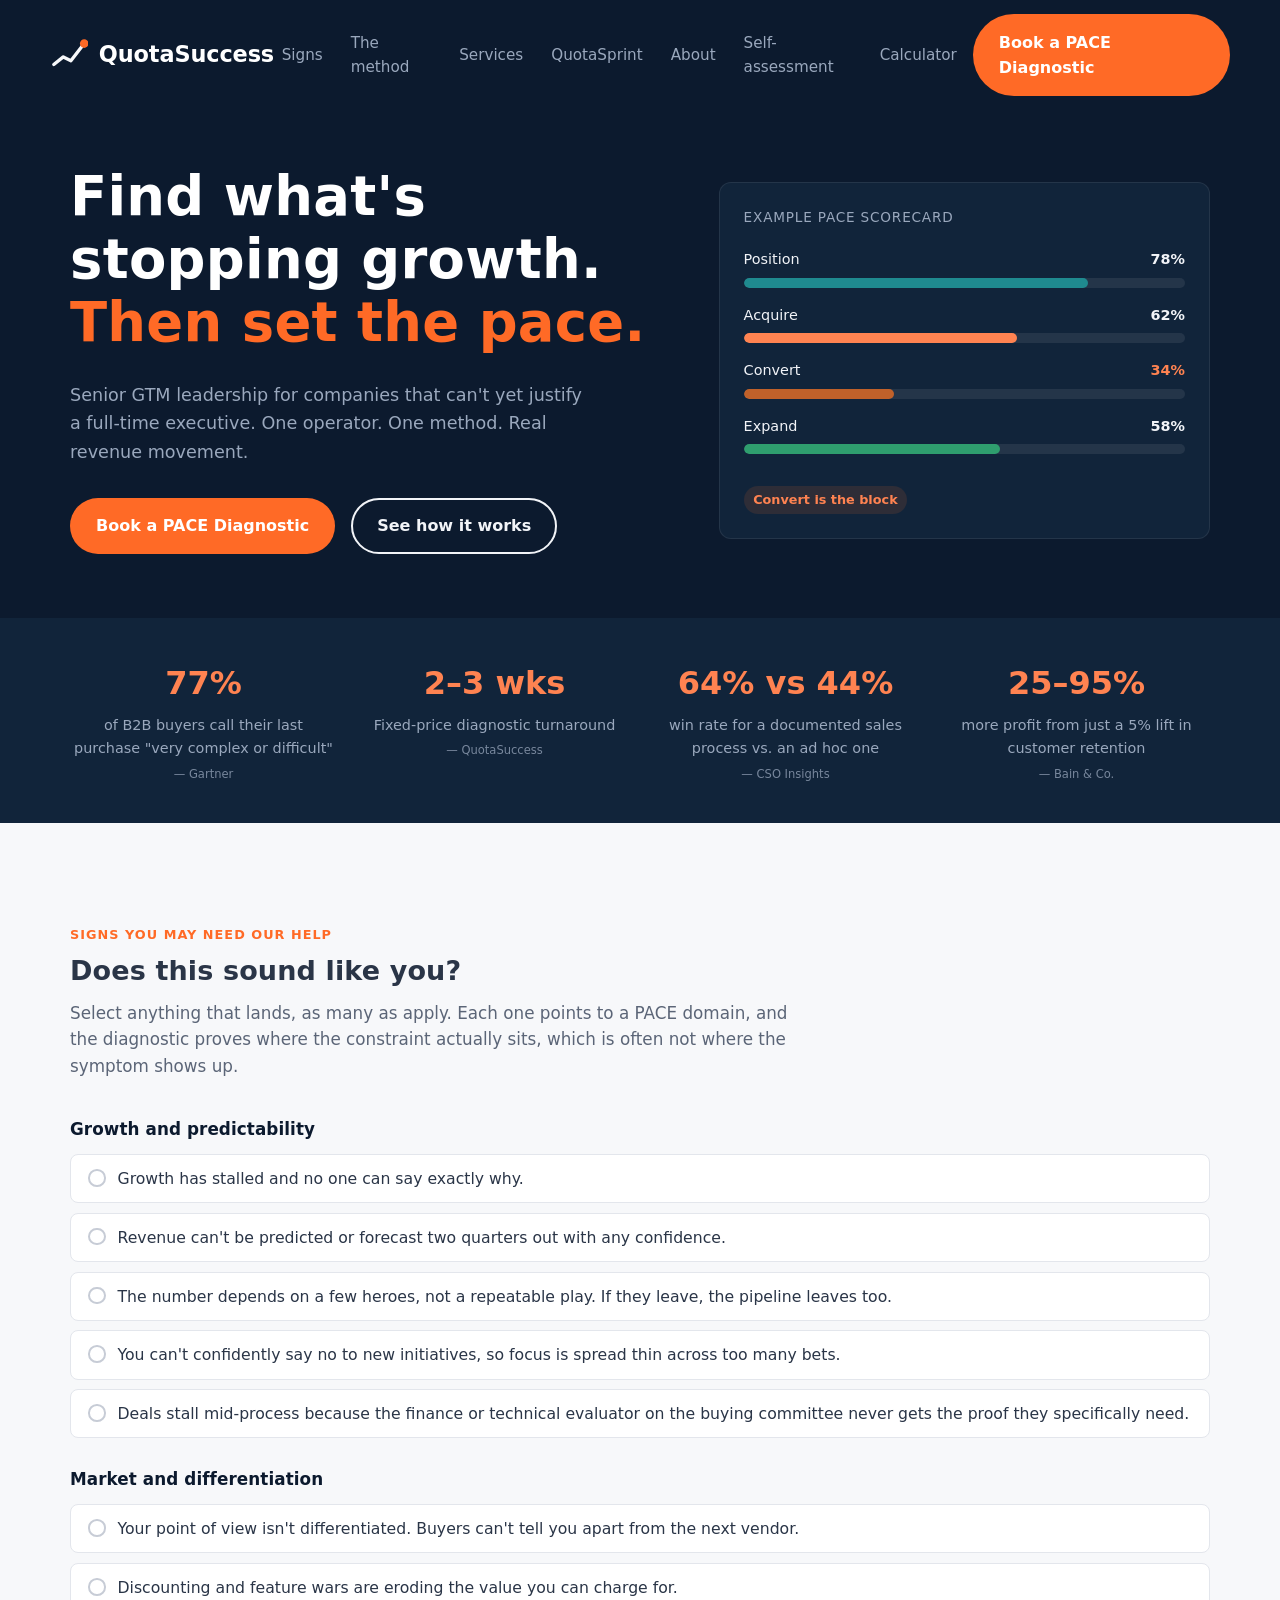
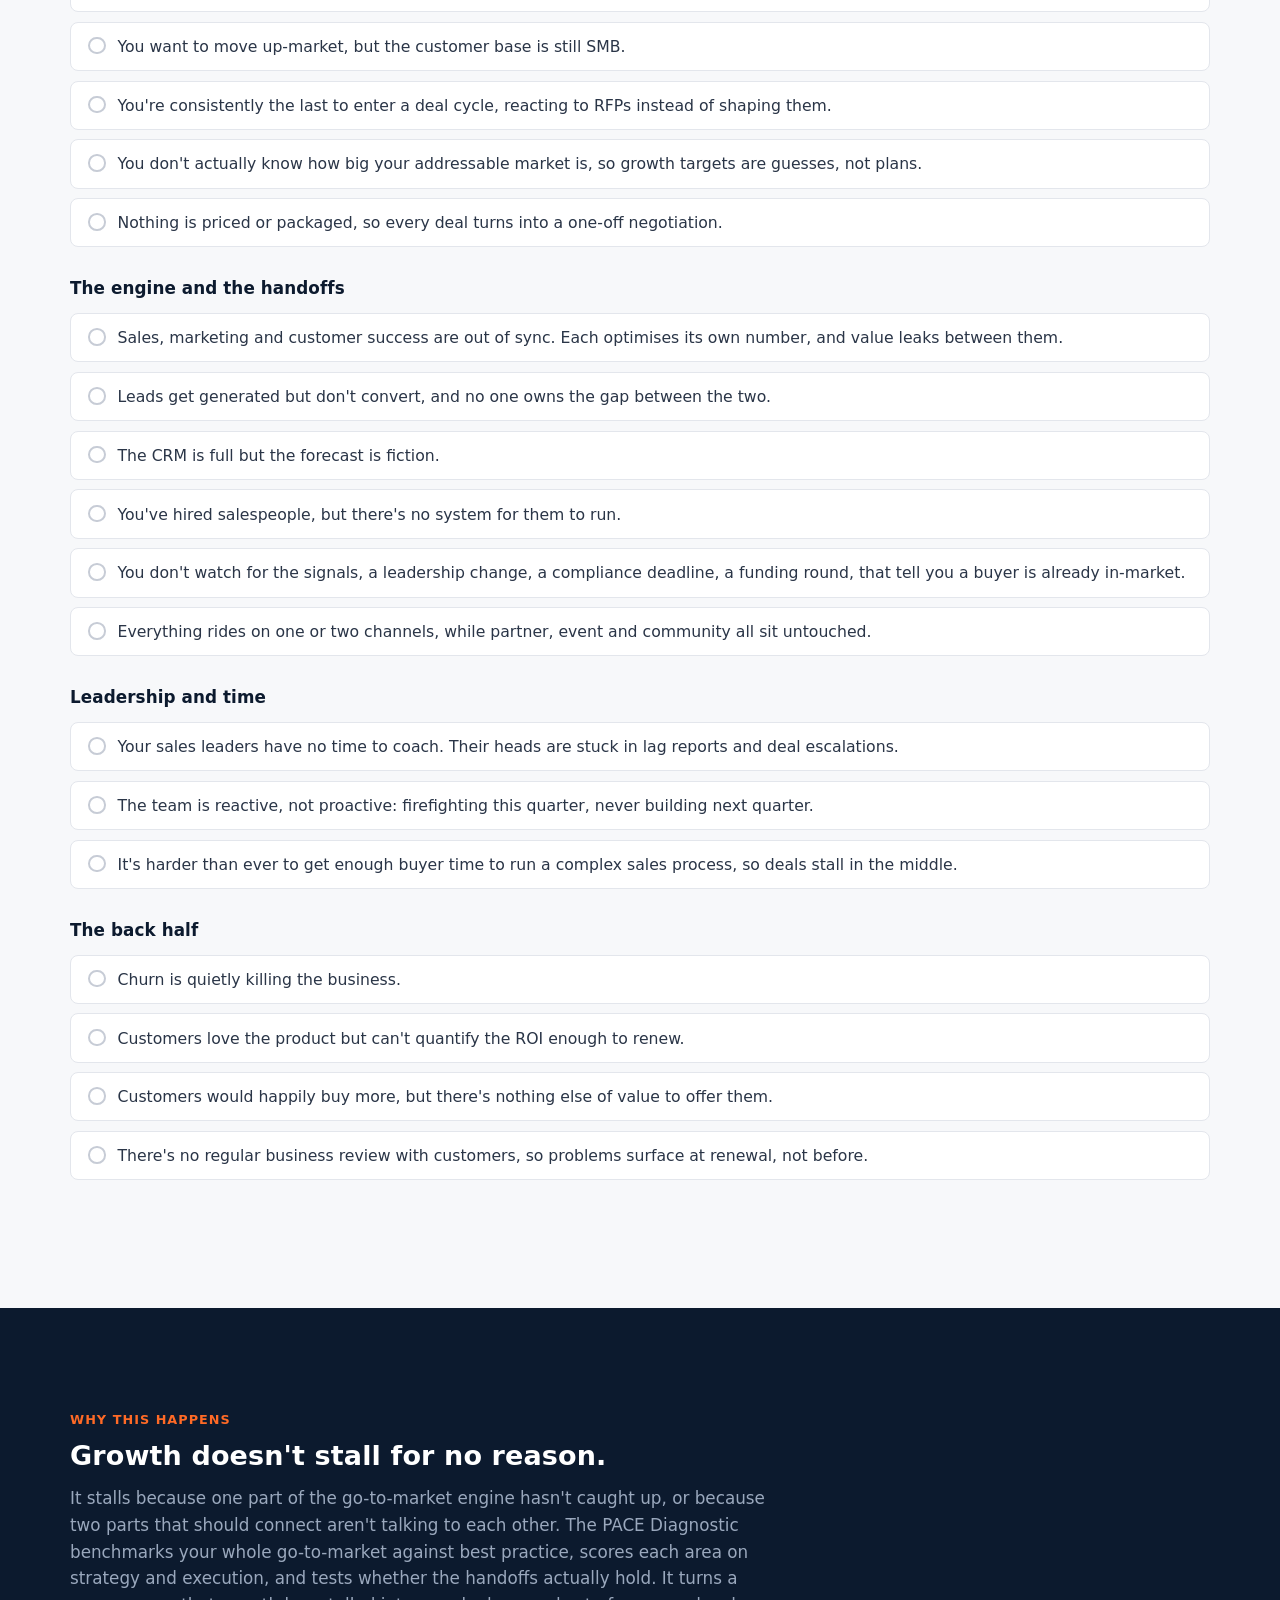
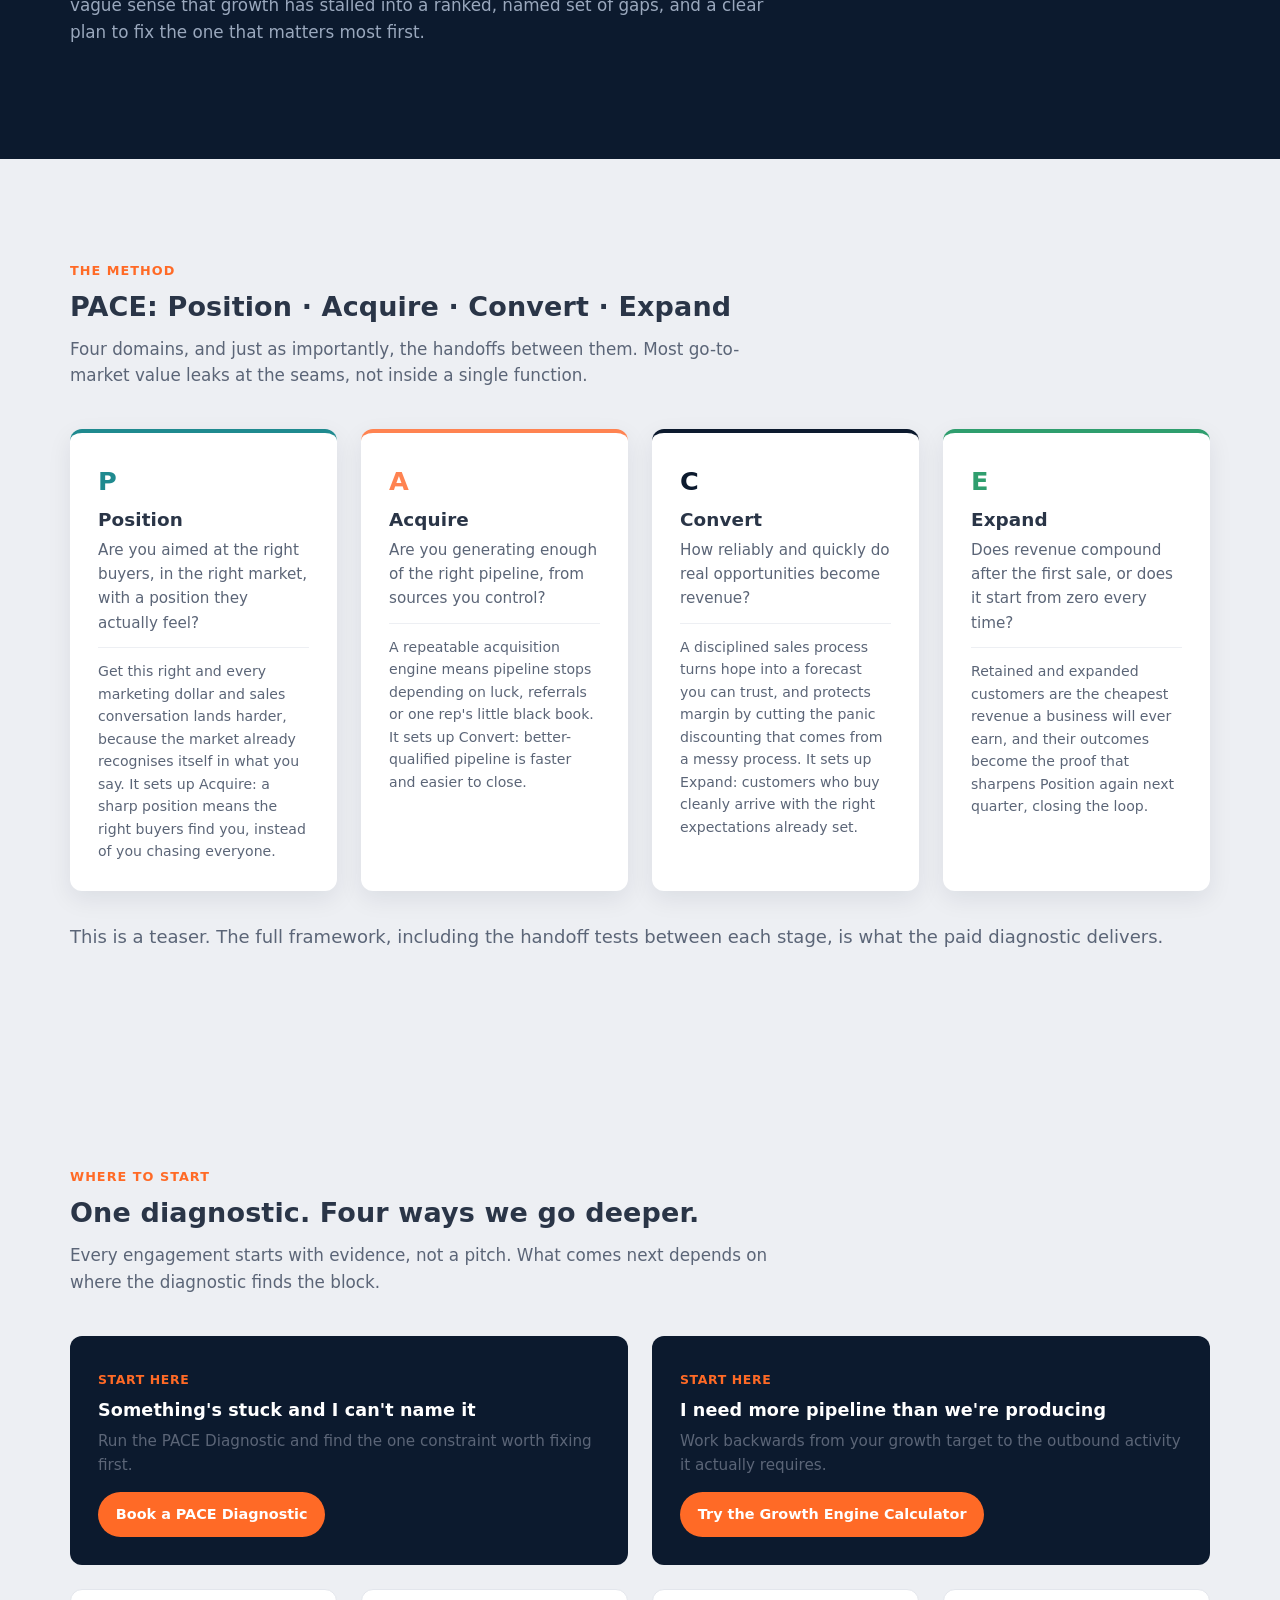
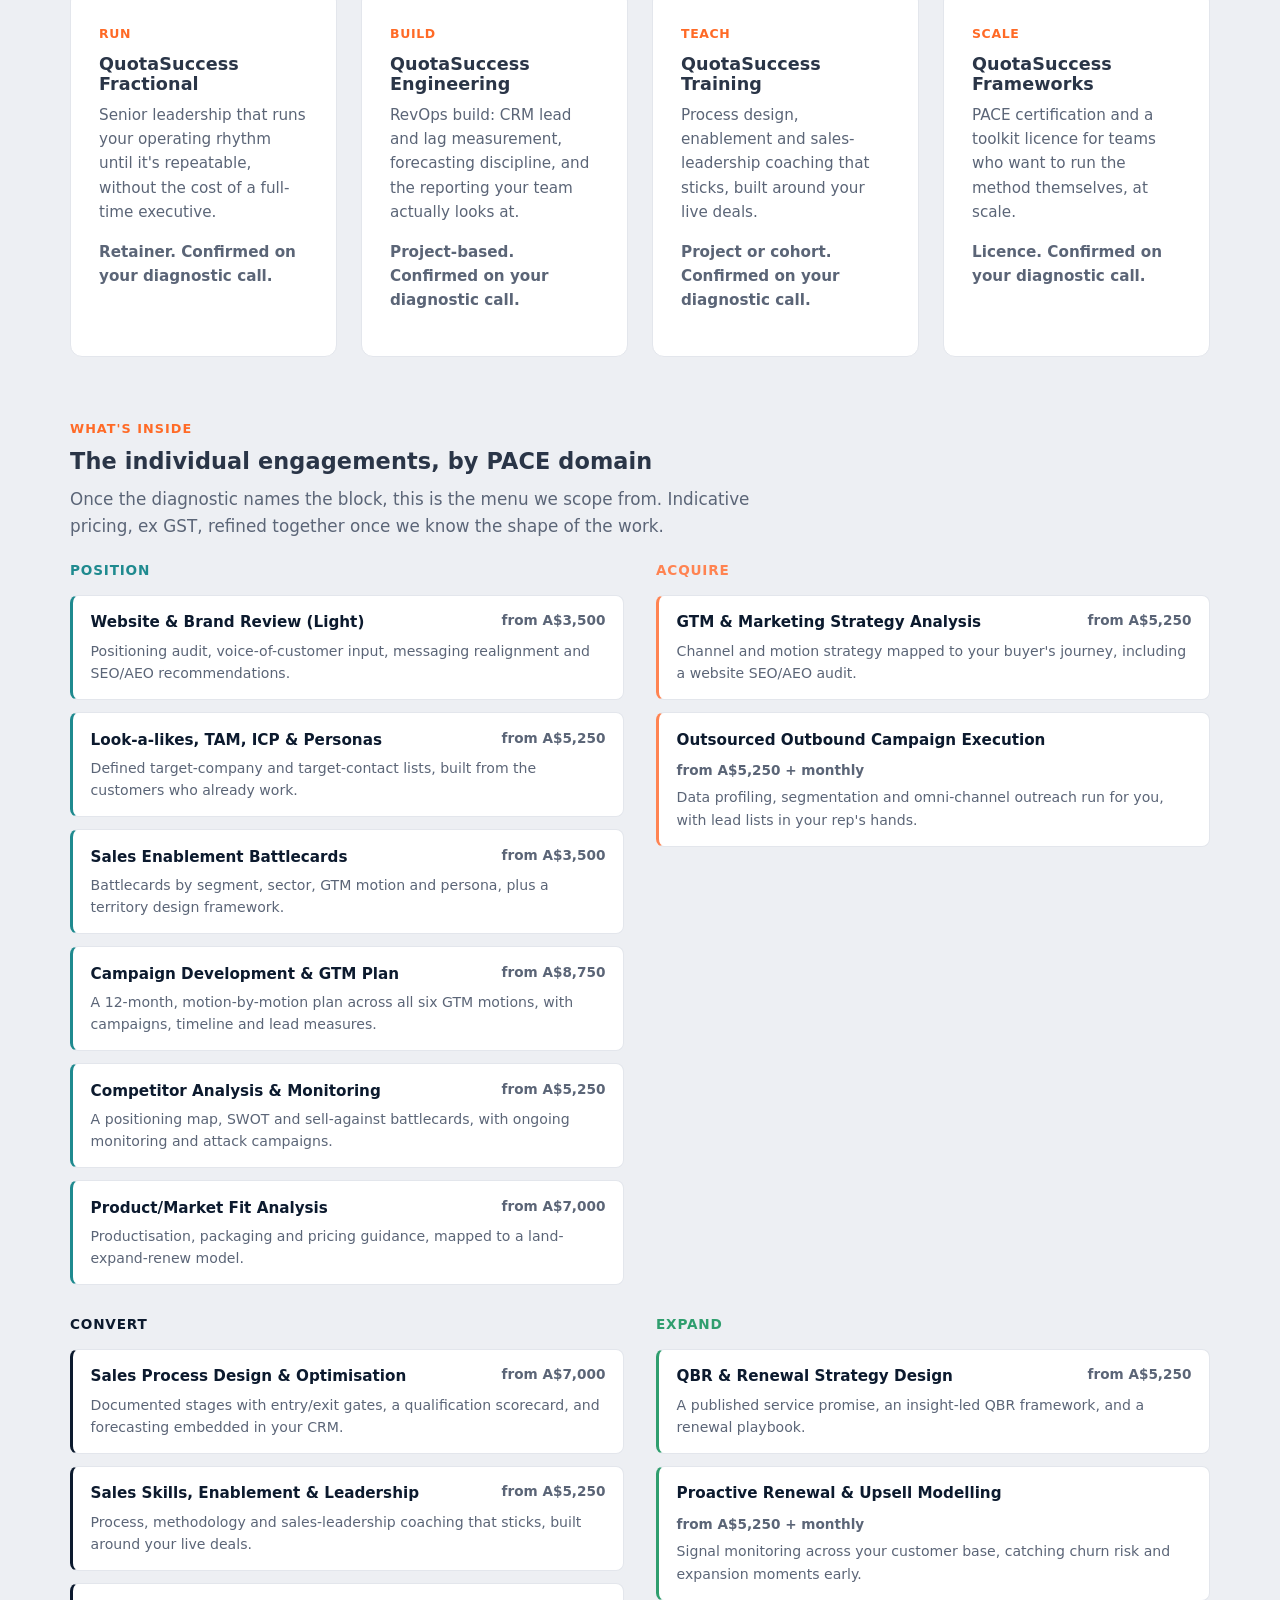
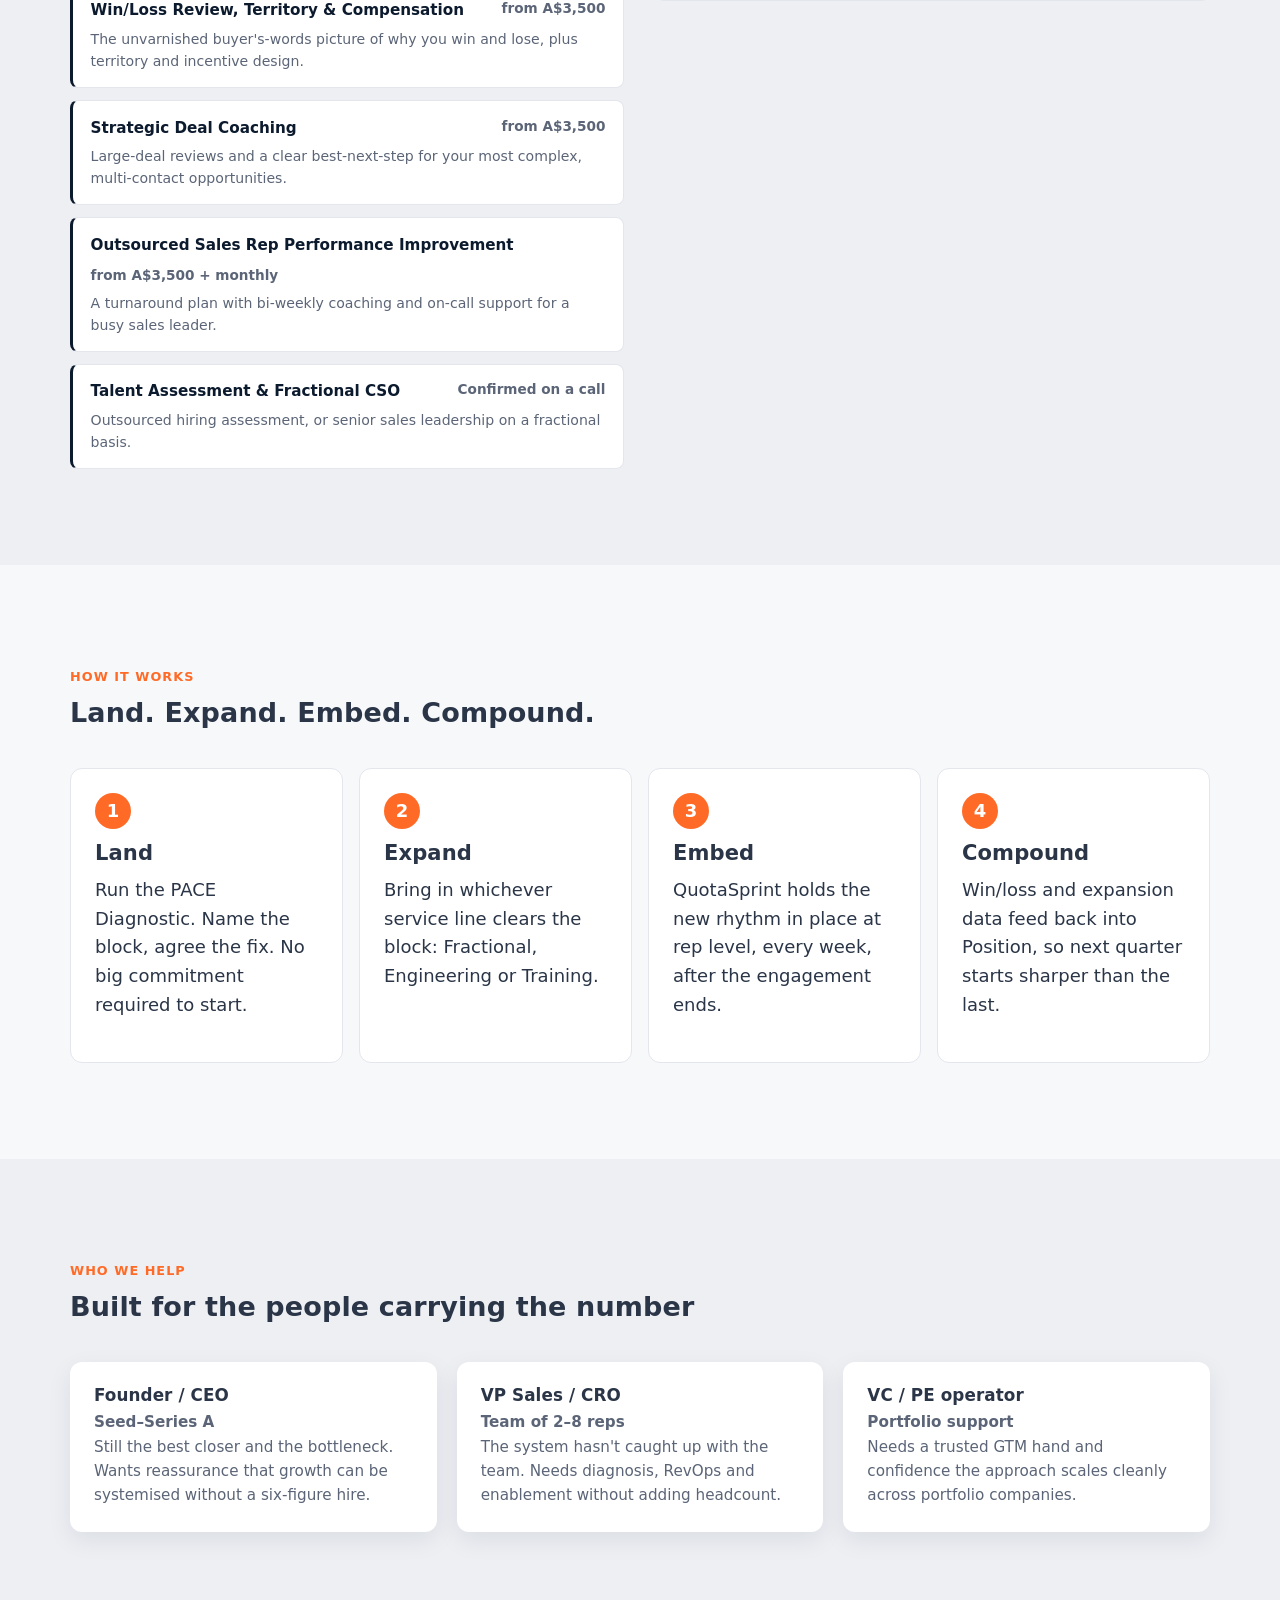
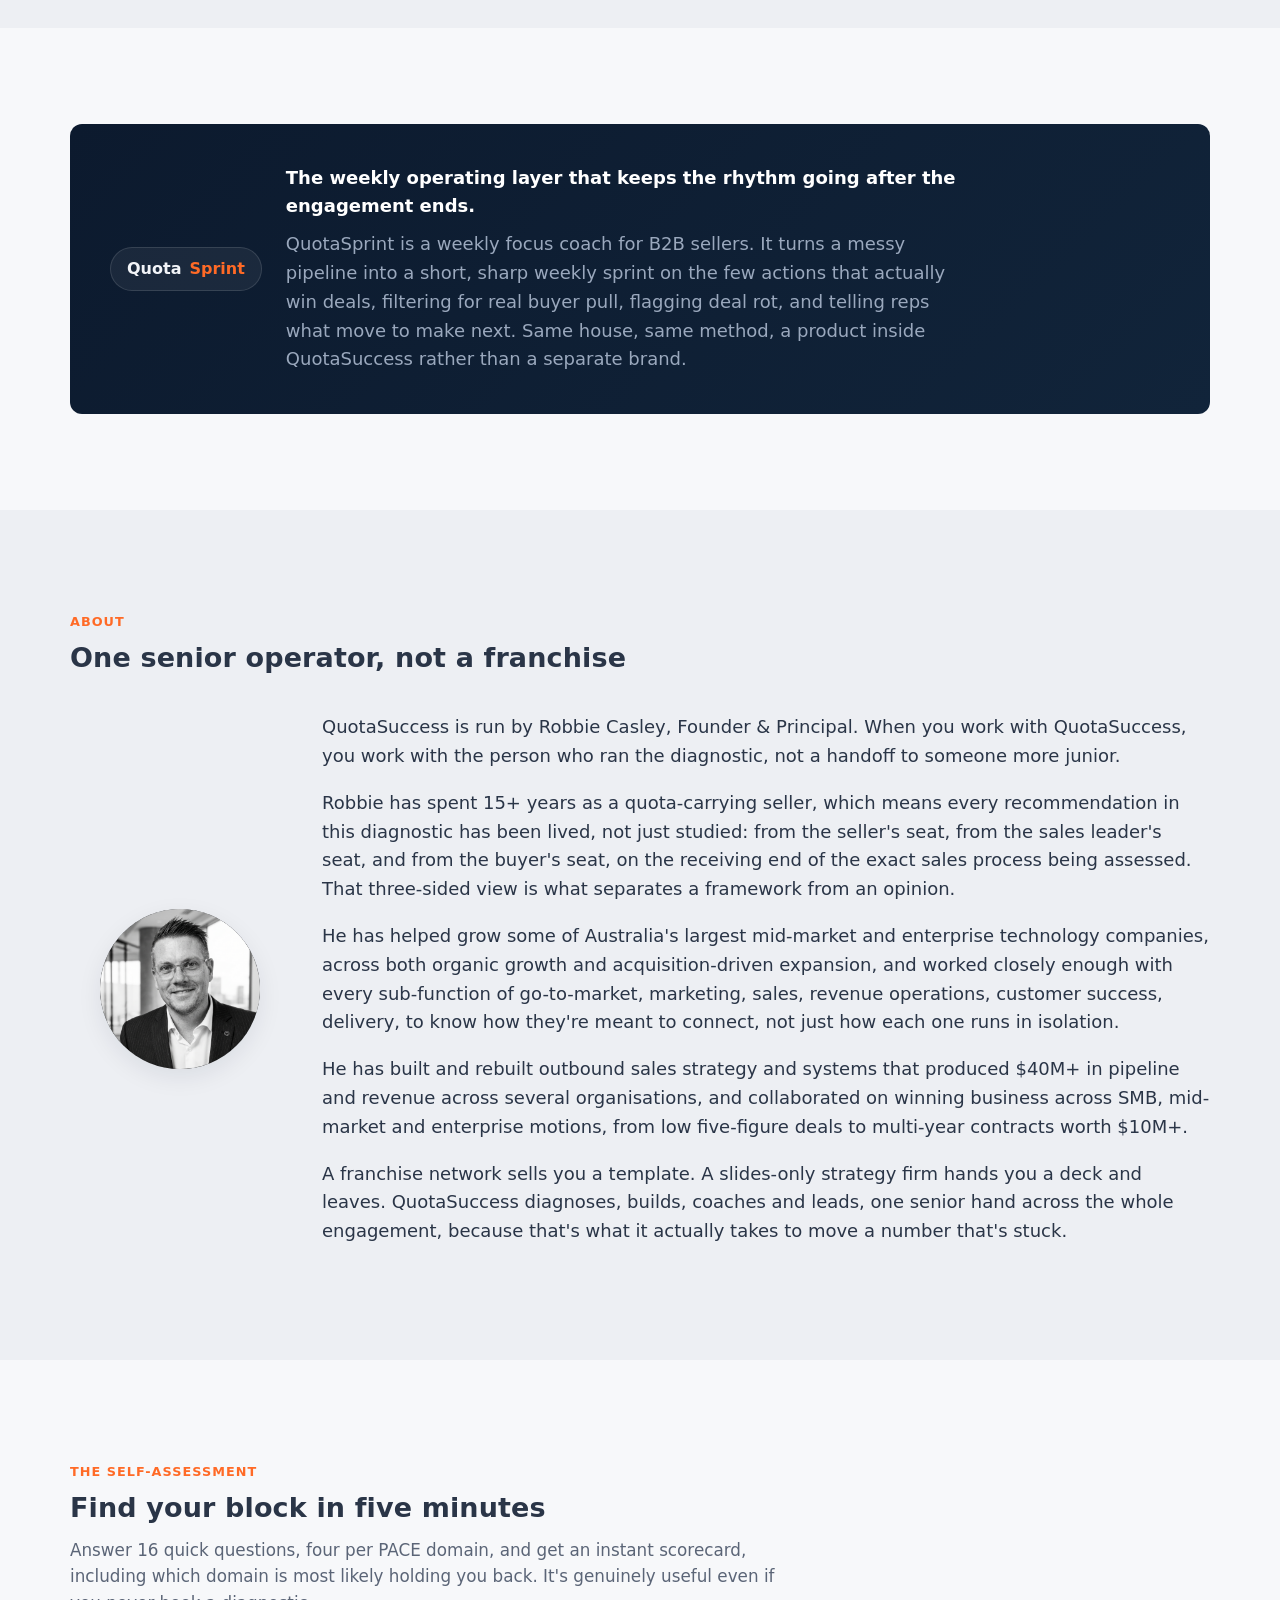
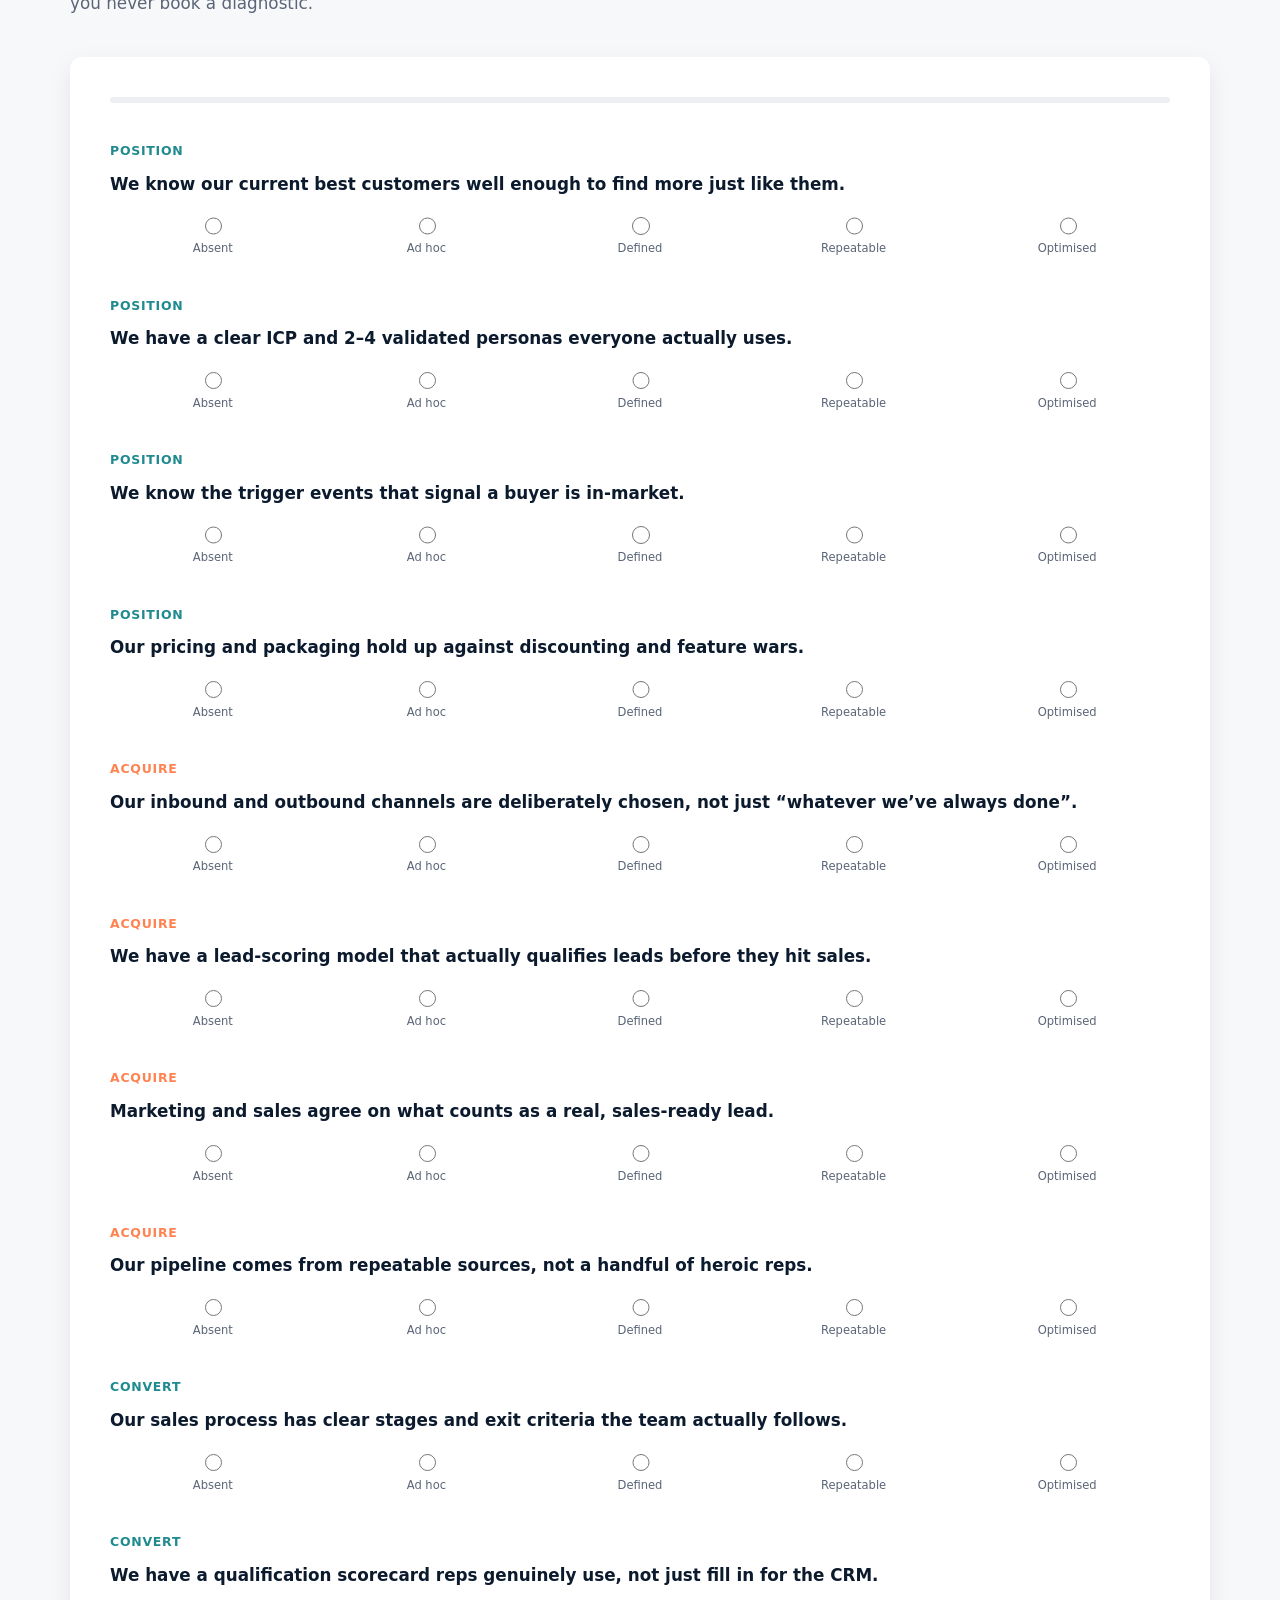
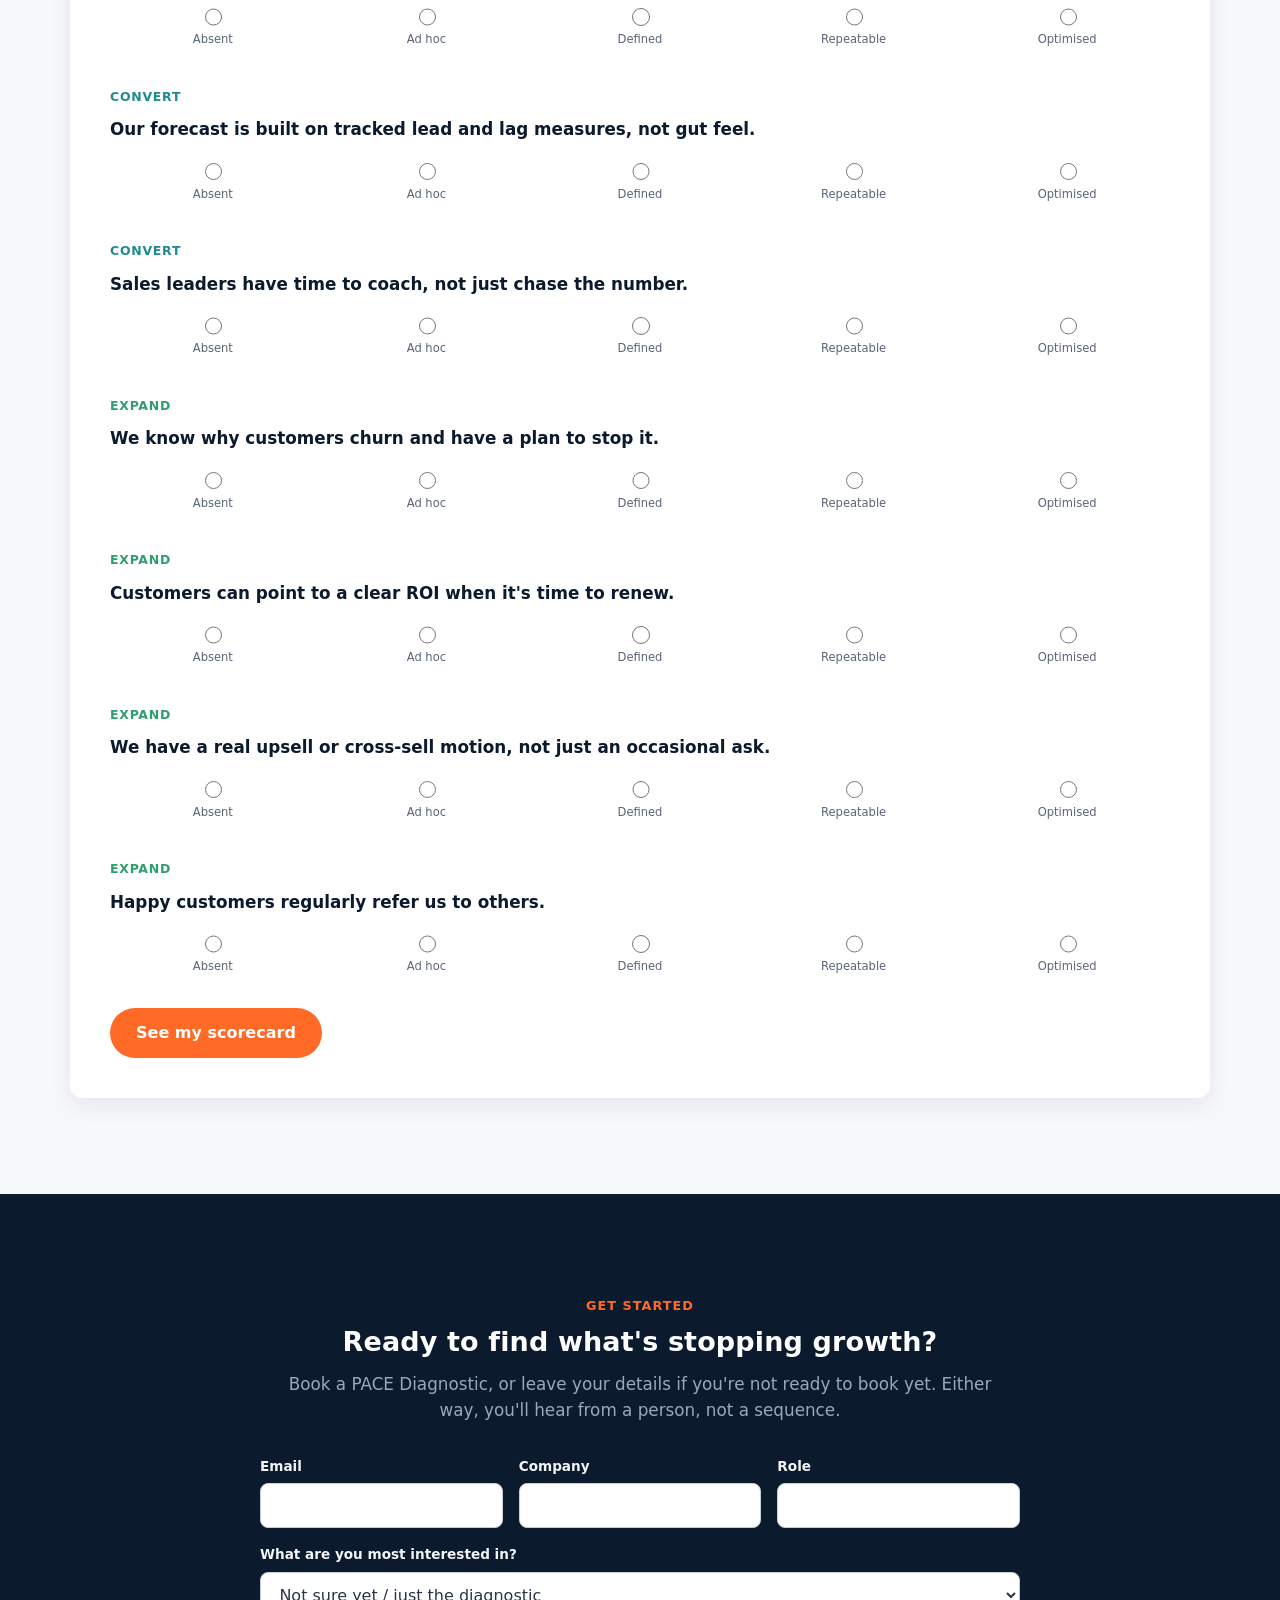
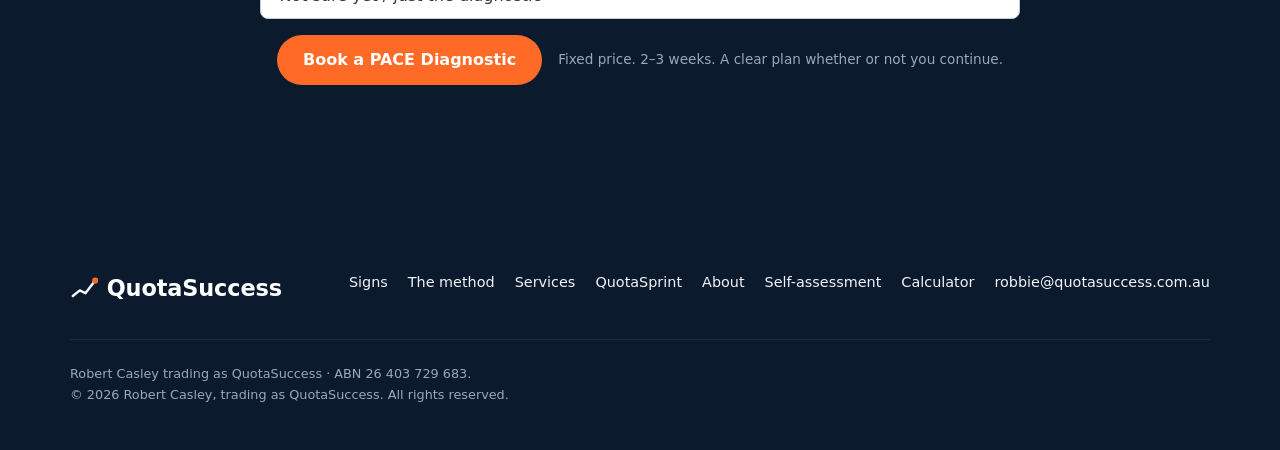
==== commit 63d27c85: "Fix incorrect Pty Ltd entity claim in footer (legal correctness) QuotaSuccess is not an incorporated" ====
--- a/site/index.html
+++ b/site/index.html
@@ -632,8 +632,8 @@
     </div>
 
     <p class="footer-note">
-      Trading as QuotaSuccess Pty Ltd. ABN 26 403 729 683.<br>
-      &copy; 2026 QuotaSuccess Pty Ltd. All rights reserved.
+      Robert Casley trading as QuotaSuccess &middot; ABN 26 403 729 683.<br>
+      &copy; 2026 Robert Casley, trading as QuotaSuccess. All rights reserved.
     </p>
   </div>
 </footer>
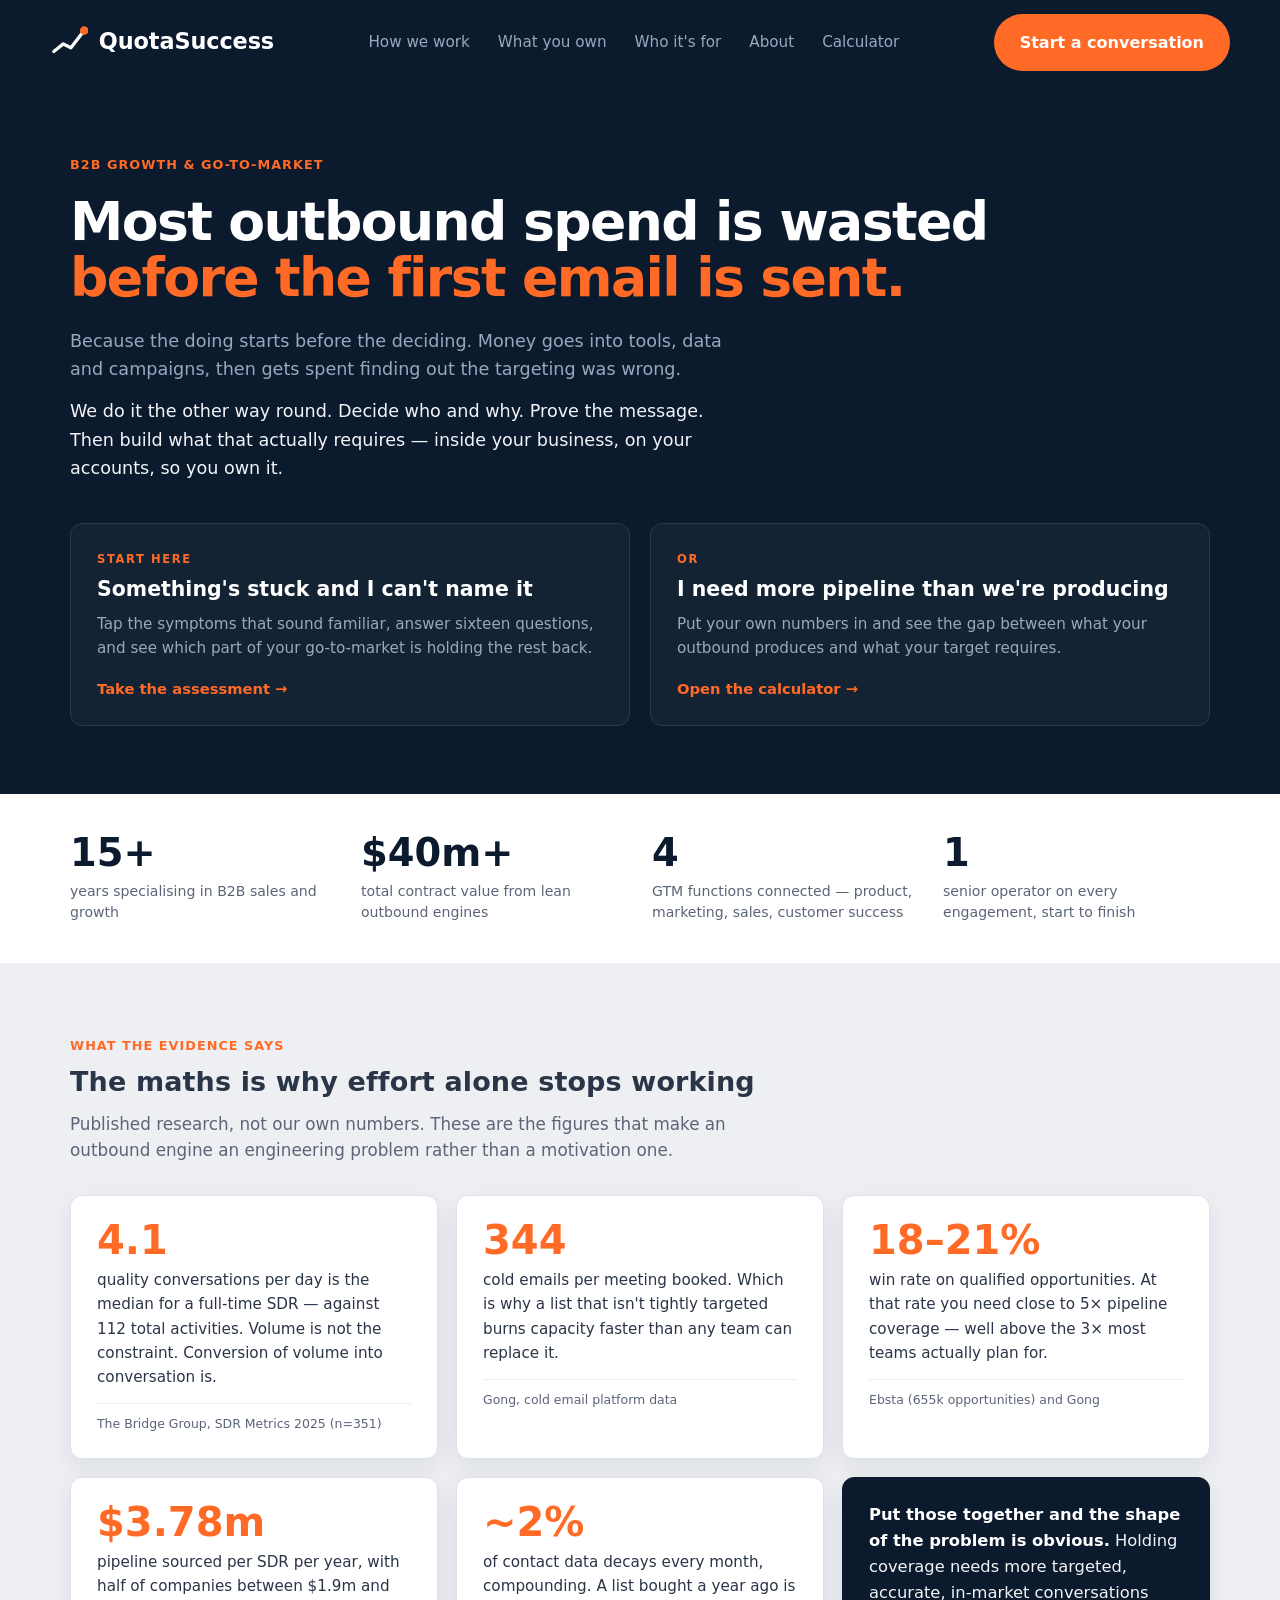
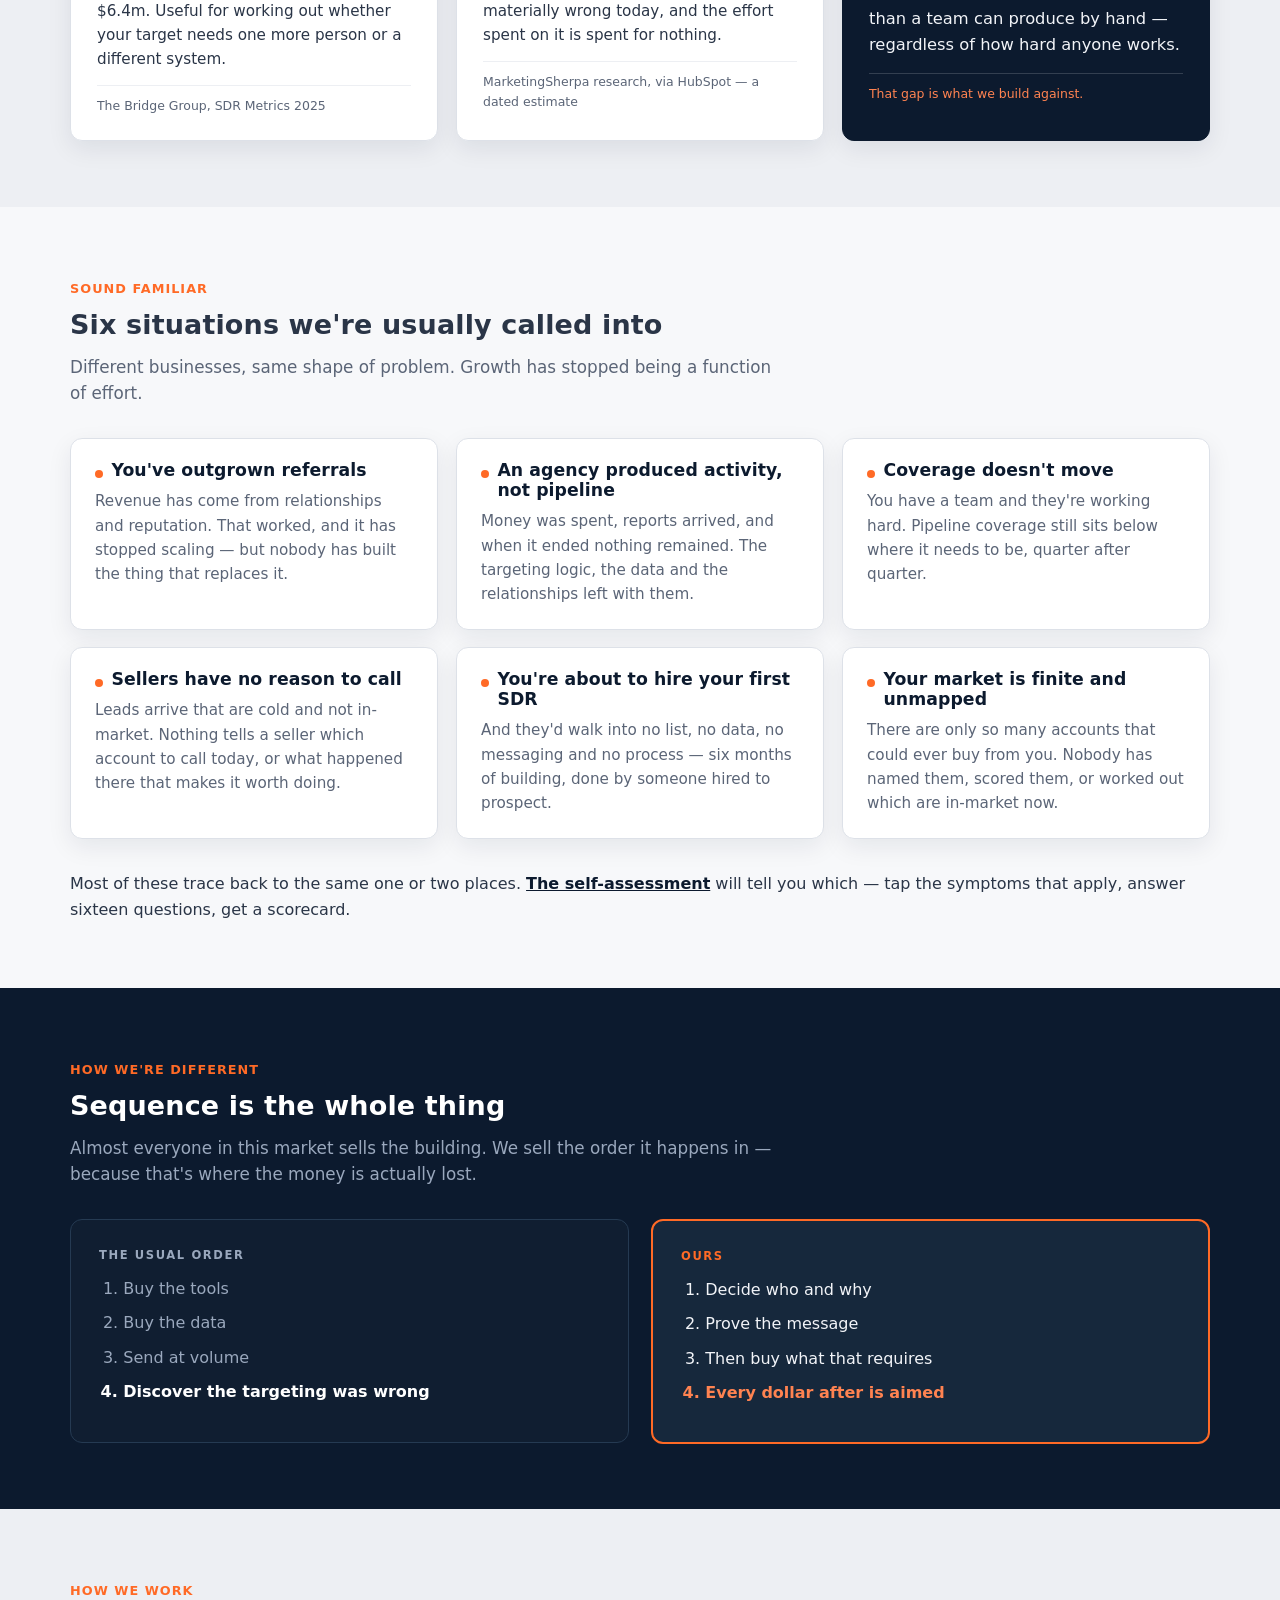
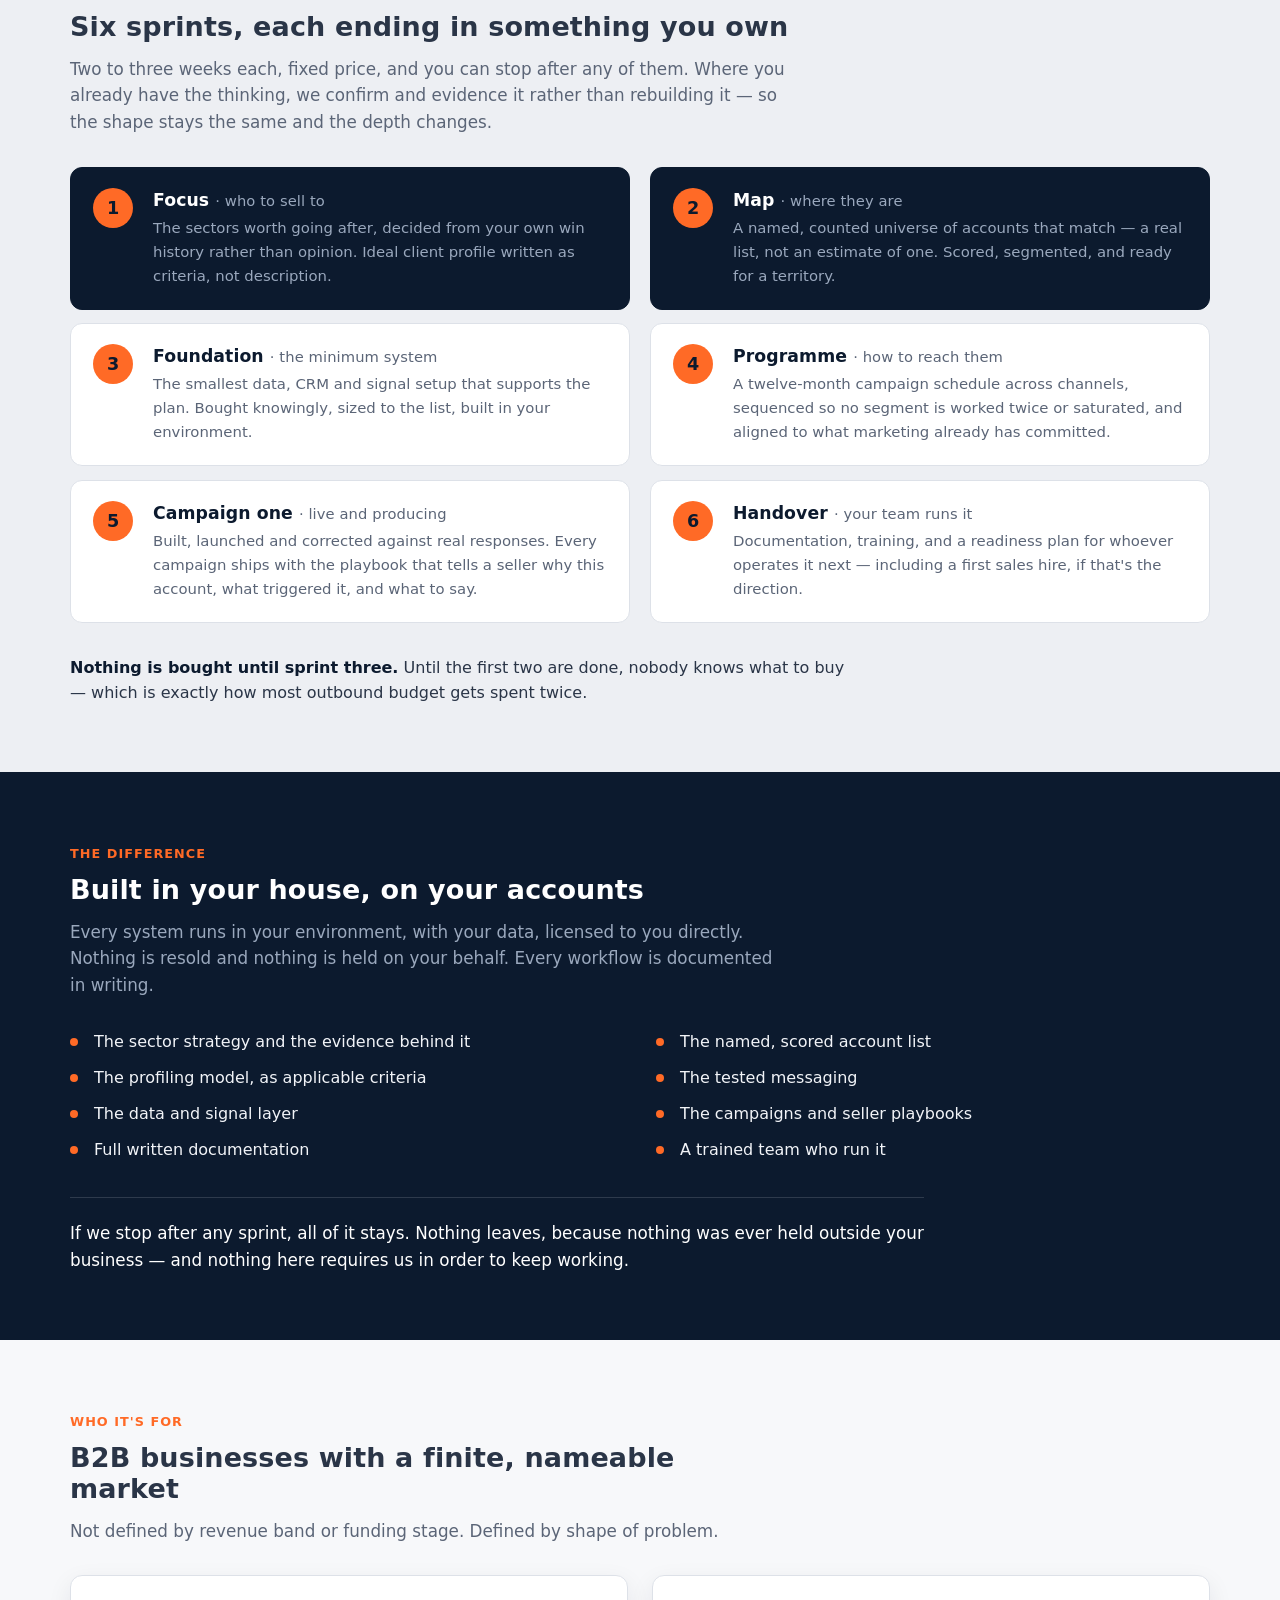
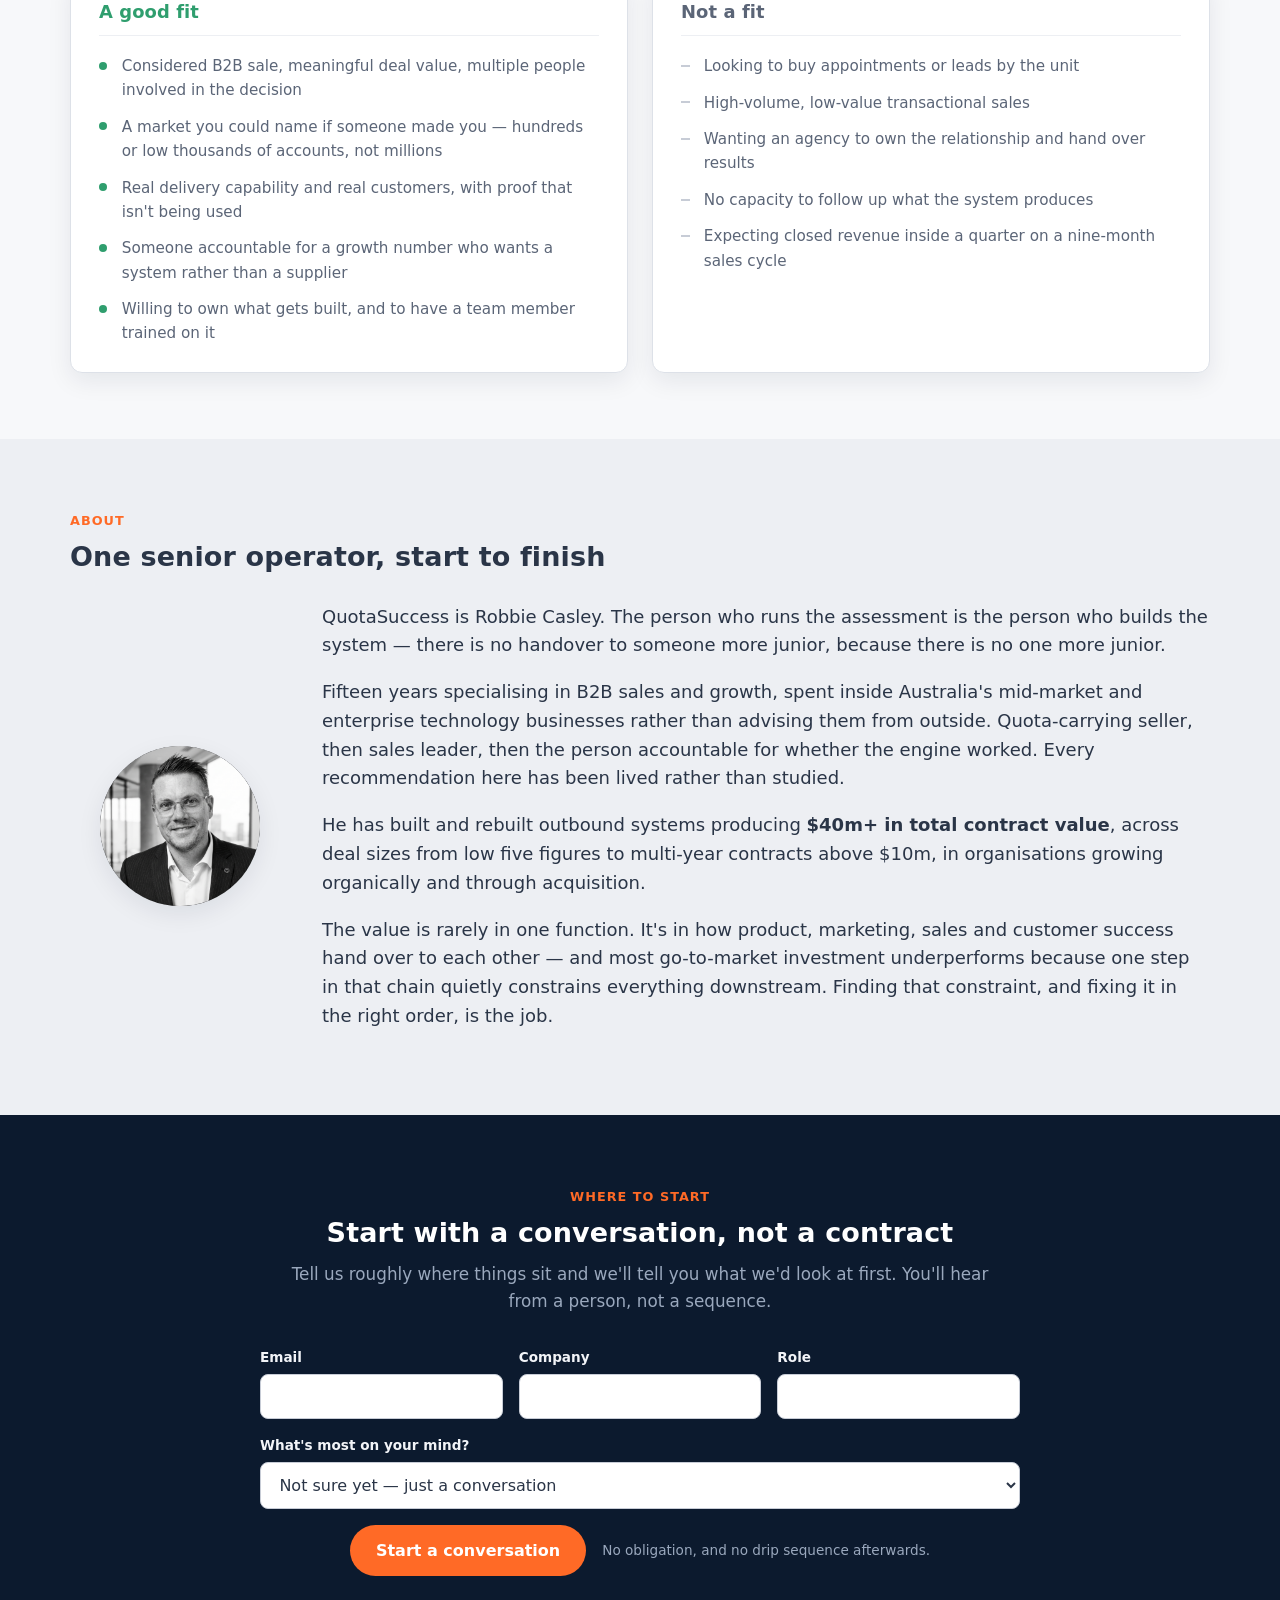
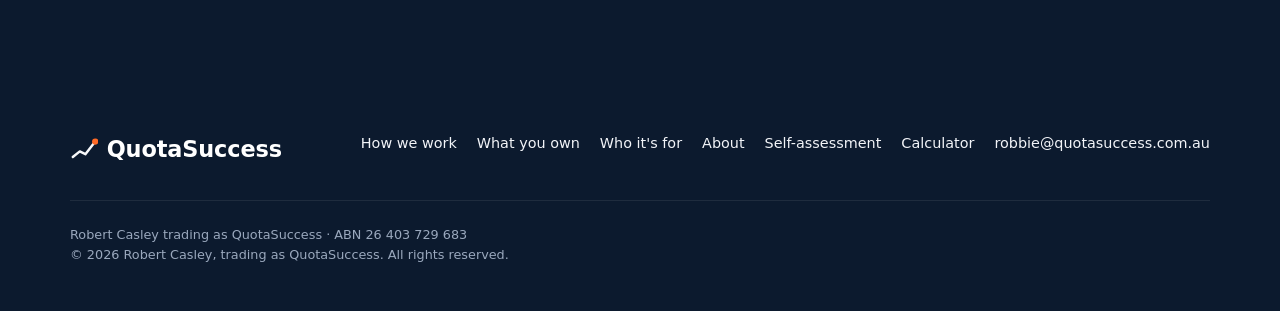
==== commit 279da097: "Rebuild homepage; move self-assessment onto its own page New: site/assessment.html, site/css/home.cs" ====
--- a/site/index.html
+++ b/site/index.html
@@ -3,20 +3,23 @@
 <head>
 <meta charset="UTF-8">
 <meta name="viewport" content="width=device-width, initial-scale=1.0">
-<title>QuotaSuccess — Find what's stopping growth. Then set the pace.</title>
-<meta name="description" content="Senior go-to-market leadership for ANZ B2B companies that can't yet justify a full-time GTM executive. Run the PACE Diagnostic and find the one constraint worth fixing first.">
+<title>QuotaSuccess — We build the growth engine. You own it.</title>
+<meta name="description" content="Most outbound spend is wasted before the first email is sent. We decide who and why, prove the message, then build — inside your business, on your accounts, so you own it.">
 
 <meta property="og:type" content="website">
-<meta property="og:title" content="QuotaSuccess — Find what's stopping growth. Then set the pace.">
-<meta property="og:description" content="Senior go-to-market leadership for ANZ B2B companies that can't yet justify a full-time GTM executive.">
+<meta property="og:title" content="QuotaSuccess — We build the growth engine. You own it.">
+<meta property="og:description" content="Most outbound spend is wasted before the first email is sent. We do it the other way round.">
 <meta property="og:site_name" content="QuotaSuccess">
-
+<meta property="og:url" content="https://quotasuccess.com.au">
+
+<link rel="canonical" href="https://quotasuccess.com.au">
 <link rel="icon" type="image/svg+xml" href="assets/favicon.svg">
 
 <link rel="preconnect" href="https://api.fontshare.com">
 <link rel="stylesheet" href="https://api.fontshare.com/v2/css?f[]=clash-display@600,700&f[]=satoshi@400,500,700&display=swap">
 
 <link rel="stylesheet" href="css/styles.css">
+<link rel="stylesheet" href="css/home.css">
 </head>
 <body>
 <a class="skip-link" href="#main">Skip to content</a>
@@ -29,544 +32,342 @@
     </a>
 
     <nav class="site-nav" aria-label="Primary">
-      <a href="#symptoms">Signs</a>
-      <a href="#method">The method</a>
-      <a href="#services">Services</a>
-      <a href="#quotasprint">QuotaSprint</a>
+      <a href="#how">How we work</a>
+      <a href="#own">What you own</a>
+      <a href="#for">Who it's for</a>
       <a href="#about">About</a>
-      <a href="#assessment">Self-assessment</a>
       <a href="growth-engine-calculator.html">Calculator</a>
     </nav>
 
-    <a class="btn btn--primary header-cta" href="#lead-capture">Book a PACE Diagnostic</a>
-
-    <button class="nav-toggle" type="button" aria-expanded="false" aria-controls="mobile-menu">
-      <span class="visually-hidden">Menu</span>
-      ☰
-    </button>
+    <a class="btn btn--primary header-cta" href="#start">Start a conversation</a>
+
+    <button type="button" class="nav-toggle" aria-expanded="false" aria-controls="mobile-menu">Menu &#9776;</button>
   </div>
-
   <div class="mobile-menu" id="mobile-menu" hidden>
-    <ul>
-      <li><a href="#symptoms">Signs</a></li>
-      <li><a href="#method">The method</a></li>
-      <li><a href="#services">Services</a></li>
-      <li><a href="#quotasprint">QuotaSprint</a></li>
-      <li><a href="#about">About</a></li>
-      <li><a href="#assessment">Self-assessment</a></li>
-      <li><a href="growth-engine-calculator.html">Calculator</a></li>
-      <li><a class="btn btn--primary" href="#lead-capture">Book a PACE Diagnostic</a></li>
-    </ul>
+    <div class="wrap">
+      <ul>
+        <li><a href="#how">How we work</a></li>
+        <li><a href="#own">What you own</a></li>
+        <li><a href="#for">Who it's for</a></li>
+        <li><a href="#about">About</a></li>
+        <li><a href="growth-engine-calculator.html">Calculator</a></li>
+        <li><a href="assessment.html">Self-assessment</a></li>
+        <li><a class="btn btn--primary" href="#start">Start a conversation</a></li>
+      </ul>
+    </div>
   </div>
 </header>
 
 <main id="main">
 
-  <!-- 2. HERO -->
-  <section class="hero" id="top">
-    <div class="wrap hero__inner">
-      <div>
-        <h1>Find what's stopping growth. <span class="accent">Then set the pace.</span></h1>
-        <p class="hero__sub">Senior GTM leadership for companies that can't yet justify a full-time executive. One operator. One method. Real revenue movement.</p>
-        <div class="hero__ctas">
-          <a class="btn btn--primary" href="#lead-capture">Book a PACE Diagnostic</a>
-          <a class="btn btn--ghost" href="#method">See how it works</a>
-        </div>
-      </div>
-
-      <div class="scorecard" aria-hidden="true">
-        <p class="scorecard__title">Example PACE scorecard</p>
-
-        <div class="scorecard__row">
-          <div class="scorecard__row-label"><span>Position</span><strong>78%</strong></div>
-          <div class="scorecard__bar"><span style="width:78%; background:#1F8A8F;"></span></div>
-        </div>
-
-        <div class="scorecard__row">
-          <div class="scorecard__row-label"><span>Acquire</span><strong>62%</strong></div>
-          <div class="scorecard__bar"><span style="width:62%; background:#FF8351;"></span></div>
-        </div>
-
-        <div class="scorecard__row scorecard__row--block">
-          <div class="scorecard__row-label"><span>Convert</span><strong>34%</strong></div>
-          <div class="scorecard__bar"><span style="width:34%; background:#C0612A;"></span></div>
-        </div>
-
-        <div class="scorecard__row">
-          <div class="scorecard__row-label"><span>Expand</span><strong>58%</strong></div>
-          <div class="scorecard__bar"><span style="width:58%; background:#2F9E6E;"></span></div>
-        </div>
-
-        <span class="scorecard__block-tag">Convert is the block</span>
-      </div>
-    </div>
-  </section>
-
-  <!-- 3. PROOF STRIP -->
-  <section class="proof-strip">
+  <!-- ============ HERO ============ -->
+  <section class="home-hero" id="top">
+    <div class="wrap">
+      <span class="eyebrow">B2B growth &amp; go-to-market</span>
+      <h1>Most outbound spend is wasted<br><span class="accent">before the first email is sent.</span></h1>
+      <p class="home-hero__sub">Because the doing starts before the deciding. Money goes into tools, data and campaigns, then gets spent finding out the targeting was wrong.</p>
+      <p class="home-hero__sub home-hero__sub--strong">We do it the other way round. Decide who and why. Prove the message. Then build what that actually requires — inside your business, on your accounts, so you own it.</p>
+
+      <div class="home-doors">
+        <a class="door" href="assessment.html">
+          <span class="door__eyebrow">Start here</span>
+          <span class="door__title">Something's stuck and I can't name it</span>
+          <span class="door__note">Tap the symptoms that sound familiar, answer sixteen questions, and see which part of your go-to-market is holding the rest back.</span>
+          <span class="door__cta">Take the assessment &rarr;</span>
+        </a>
+        <a class="door door--alt" href="growth-engine-calculator.html">
+          <span class="door__eyebrow">Or</span>
+          <span class="door__title">I need more pipeline than we're producing</span>
+          <span class="door__note">Put your own numbers in and see the gap between what your outbound produces and what your target requires.</span>
+          <span class="door__cta">Open the calculator &rarr;</span>
+        </a>
+      </div>
+    </div>
+  </section>
+
+  <!-- ============ CREDIBILITY STRIP ============ -->
+  <section class="cred-strip">
     <div class="wrap">
       <div class="grid grid--4">
-        <div class="proof-stat">
-          <div class="proof-stat__figure">77%</div>
-          <div class="proof-stat__label">of B2B buyers call their last purchase "very complex or difficult"</div>
-          <div class="proof-stat__source">— Gartner</div>
-        </div>
-        <div class="proof-stat">
-          <div class="proof-stat__figure">2&ndash;3 wks</div>
-          <div class="proof-stat__label">Fixed-price diagnostic turnaround</div>
-          <div class="proof-stat__source">— QuotaSuccess</div>
-        </div>
-        <div class="proof-stat">
-          <div class="proof-stat__figure">64% vs 44%</div>
-          <div class="proof-stat__label">win rate for a documented sales process vs. an ad hoc one</div>
-          <div class="proof-stat__source">— CSO Insights</div>
-        </div>
-        <div class="proof-stat">
-          <div class="proof-stat__figure">25&ndash;95%</div>
-          <div class="proof-stat__label">more profit from just a 5% lift in customer retention</div>
-          <div class="proof-stat__source">— Bain &amp; Co.</div>
-        </div>
-      </div>
-    </div>
-  </section>
-
-  <!-- 4. SIGNS YOU MAY NEED OUR HELP -->
-  <section id="symptoms">
-    <div class="wrap">
-      <div class="section-head">
-        <span class="eyebrow">Signs you may need our help</span>
-        <h2>Does this sound like you?</h2>
-        <p>Select anything that lands, as many as apply. Each one points to a PACE domain, and the diagnostic proves where the constraint actually sits, which is often not where the symptom shows up.</p>
-      </div>
-
-      <div class="symptom-group">
-        <h3>Growth and predictability</h3>
-        <div class="symptom-list" role="group" aria-label="Growth and predictability symptoms">
-          <button type="button" class="symptom-item" data-key="growth_stalled_no_reason" data-target="#pace-convert" data-domain="Convert"><span class="symptom-item__mark" aria-hidden="true">✓</span><span>Growth has stalled and no one can say exactly why.</span></button>
-          <button type="button" class="symptom-item" data-key="revenue_unpredictable" data-target="#pace-convert" data-domain="Convert"><span class="symptom-item__mark" aria-hidden="true">✓</span><span>Revenue can't be predicted or forecast two quarters out with any confidence.</span></button>
-          <button type="button" class="symptom-item" data-key="depends_on_heroes" data-target="#pace-convert" data-domain="Convert"><span class="symptom-item__mark" aria-hidden="true">✓</span><span>The number depends on a few heroes, not a repeatable play. If they leave, the pipeline leaves too.</span></button>
-          <button type="button" class="symptom-item" data-key="cant_say_no_to_initiatives" data-target="#pace-position" data-domain="Position"><span class="symptom-item__mark" aria-hidden="true">✓</span><span>You can't confidently say no to new initiatives, so focus is spread thin across too many bets.</span></button>
-          <button type="button" class="symptom-item" data-key="buying_committee_stalls" data-target="#pace-convert" data-domain="Convert"><span class="symptom-item__mark" aria-hidden="true">✓</span><span>Deals stall mid-process because the finance or technical evaluator on the buying committee never gets the proof they specifically need.</span></button>
-        </div>
-      </div>
-
-      <div class="symptom-group">
-        <h3>Market and differentiation</h3>
-        <div class="symptom-list" role="group" aria-label="Market and differentiation symptoms">
-          <button type="button" class="symptom-item" data-key="not_differentiated" data-target="#pace-position" data-domain="Position"><span class="symptom-item__mark" aria-hidden="true">✓</span><span>Your point of view isn't differentiated. Buyers can't tell you apart from the next vendor.</span></button>
-          <button type="button" class="symptom-item" data-key="discounting_feature_wars" data-target="#pace-position" data-domain="Position"><span class="symptom-item__mark" aria-hidden="true">✓</span><span>Discounting and feature wars are eroding the value you can charge for.</span></button>
-          <button type="button" class="symptom-item" data-key="want_upmarket_still_smb" data-target="#pace-position" data-domain="Position"><span class="symptom-item__mark" aria-hidden="true">✓</span><span>You want to move up-market, but the customer base is still SMB.</span></button>
-          <button type="button" class="symptom-item" data-key="last_to_deal_cycle" data-target="#pace-acquire" data-domain="Acquire"><span class="symptom-item__mark" aria-hidden="true">✓</span><span>You're consistently the last to enter a deal cycle, reacting to RFPs instead of shaping them.</span></button>
-          <button type="button" class="symptom-item" data-key="dont_know_market_size" data-target="#pace-position" data-domain="Position"><span class="symptom-item__mark" aria-hidden="true">✓</span><span>You don't actually know how big your addressable market is, so growth targets are guesses, not plans.</span></button>
-          <button type="button" class="symptom-item" data-key="nothing_priced_packaged" data-target="#pace-position" data-domain="Position"><span class="symptom-item__mark" aria-hidden="true">✓</span><span>Nothing is priced or packaged, so every deal turns into a one-off negotiation.</span></button>
-        </div>
-      </div>
-
-      <div class="symptom-group">
-        <h3>The engine and the handoffs</h3>
-        <div class="symptom-list" role="group" aria-label="The engine and the handoffs symptoms">
-          <button type="button" class="symptom-item" data-key="sales_marketing_cs_out_of_sync" data-target="#pace-acquire" data-domain="Acquire"><span class="symptom-item__mark" aria-hidden="true">✓</span><span>Sales, marketing and customer success are out of sync. Each optimises its own number, and value leaks between them.</span></button>
-          <button type="button" class="symptom-item" data-key="leads_dont_convert" data-target="#pace-acquire" data-domain="Acquire"><span class="symptom-item__mark" aria-hidden="true">✓</span><span>Leads get generated but don't convert, and no one owns the gap between the two.</span></button>
-          <button type="button" class="symptom-item" data-key="crm_full_forecast_fiction" data-target="#pace-convert" data-domain="Convert"><span class="symptom-item__mark" aria-hidden="true">✓</span><span>The CRM is full but the forecast is fiction.</span></button>
-          <button type="button" class="symptom-item" data-key="hired_reps_no_system" data-target="#pace-convert" data-domain="Convert"><span class="symptom-item__mark" aria-hidden="true">✓</span><span>You've hired salespeople, but there's no system for them to run.</span></button>
-          <button type="button" class="symptom-item" data-key="no_trigger_event_watch" data-target="#pace-acquire" data-domain="Acquire"><span class="symptom-item__mark" aria-hidden="true">✓</span><span>You don't watch for the signals, a leadership change, a compliance deadline, a funding round, that tell you a buyer is already in-market.</span></button>
-          <button type="button" class="symptom-item" data-key="channel_concentration_risk" data-target="#pace-acquire" data-domain="Acquire"><span class="symptom-item__mark" aria-hidden="true">✓</span><span>Everything rides on one or two channels, while partner, event and community all sit untouched.</span></button>
-        </div>
-      </div>
-
-      <div class="symptom-group">
-        <h3>Leadership and time</h3>
-        <div class="symptom-list" role="group" aria-label="Leadership and time symptoms">
-          <button type="button" class="symptom-item" data-key="leaders_no_time_to_coach" data-target="#pace-convert" data-domain="Convert"><span class="symptom-item__mark" aria-hidden="true">✓</span><span>Your sales leaders have no time to coach. Their heads are stuck in lag reports and deal escalations.</span></button>
-          <button type="button" class="symptom-item" data-key="reactive_not_proactive" data-target="#pace-convert" data-domain="Convert"><span class="symptom-item__mark" aria-hidden="true">✓</span><span>The team is reactive, not proactive: firefighting this quarter, never building next quarter.</span></button>
-          <button type="button" class="symptom-item" data-key="hard_to_get_buyer_time" data-target="#pace-convert" data-domain="Convert"><span class="symptom-item__mark" aria-hidden="true">✓</span><span>It's harder than ever to get enough buyer time to run a complex sales process, so deals stall in the middle.</span></button>
-        </div>
-      </div>
-
-      <div class="symptom-group">
-        <h3>The back half</h3>
-        <div class="symptom-list" role="group" aria-label="The back half symptoms">
-          <button type="button" class="symptom-item" data-key="churn_killing_business" data-target="#pace-expand" data-domain="Expand"><span class="symptom-item__mark" aria-hidden="true">✓</span><span>Churn is quietly killing the business.</span></button>
-          <button type="button" class="symptom-item" data-key="cant_quantify_roi_to_renew" data-target="#pace-expand" data-domain="Expand"><span class="symptom-item__mark" aria-hidden="true">✓</span><span>Customers love the product but can't quantify the ROI enough to renew.</span></button>
-          <button type="button" class="symptom-item" data-key="no_upsell_cross_sell" data-target="#pace-expand" data-domain="Expand"><span class="symptom-item__mark" aria-hidden="true">✓</span><span>Customers would happily buy more, but there's nothing else of value to offer them.</span></button>
-          <button type="button" class="symptom-item" data-key="no_regular_business_review" data-target="#pace-expand" data-domain="Expand"><span class="symptom-item__mark" aria-hidden="true">✓</span><span>There's no regular business review with customers, so problems surface at renewal, not before.</span></button>
-        </div>
-      </div>
-
-      <div class="symptom-cta" id="symptom-cta" hidden>
-        <p><strong><span id="symptom-cta-count">0</span> selected</strong> — most of these trace back to the same one or two blocks. Answer 16 quick questions near the bottom of this page to see exactly where yours sits.</p>
-        <a class="btn btn--primary btn--sm" href="#assessment">Complete a quick self-assessment to get your report</a>
-      </div>
-    </div>
-  </section>
-
-  <!-- 5. THE PROBLEM -->
-  <section class="section--dark">
-    <div class="wrap">
-      <div class="section-head" style="margin-bottom:0;">
-        <span class="eyebrow">Why this happens</span>
-        <h2>Growth doesn't stall for no reason.</h2>
-        <p>It stalls because one part of the go-to-market engine hasn't caught up, or because two parts that should connect aren't talking to each other. The PACE Diagnostic benchmarks your whole go-to-market against best practice, scores each area on strategy and execution, and tests whether the handoffs actually hold. It turns a vague sense that growth has stalled into a ranked, named set of gaps, and a clear plan to fix the one that matters most first.</p>
-      </div>
-    </div>
-  </section>
-
-  <!-- 6. THE PACE METHOD -->
-  <section id="method" class="section--mist">
-    <div class="wrap">
-      <div class="section-head">
-        <span class="eyebrow">The method</span>
-        <h2>PACE: Position &middot; Acquire &middot; Convert &middot; Expand</h2>
-        <p>Four domains, and just as importantly, the handoffs between them. Most go-to-market value leaks at the seams, not inside a single function.</p>
-      </div>
-
-      <div class="grid grid--4">
-        <div class="pace-card" id="pace-position" style="--pace-color:#1F8A8F;">
-          <div class="pace-card__letter">P</div>
-          <h3>Position</h3>
-          <p>Are you aimed at the right buyers, in the right market, with a position they actually feel?</p>
-          <p class="pace-card__note">Get this right and every marketing dollar and sales conversation lands harder, because the market already recognises itself in what you say. It sets up Acquire: a sharp position means the right buyers find you, instead of you chasing everyone.</p>
-        </div>
-        <div class="pace-card" id="pace-acquire" style="--pace-color:#FF8351;">
-          <div class="pace-card__letter">A</div>
-          <h3>Acquire</h3>
-          <p>Are you generating enough of the right pipeline, from sources you control?</p>
-          <p class="pace-card__note">A repeatable acquisition engine means pipeline stops depending on luck, referrals or one rep's little black book. It sets up Convert: better-qualified pipeline is faster and easier to close.</p>
-        </div>
-        <div class="pace-card" id="pace-convert" style="--pace-color:#0C1A2E;">
-          <div class="pace-card__letter">C</div>
-          <h3>Convert</h3>
-          <p>How reliably and quickly do real opportunities become revenue?</p>
-          <p class="pace-card__note">A disciplined sales process turns hope into a forecast you can trust, and protects margin by cutting the panic discounting that comes from a messy process. It sets up Expand: customers who buy cleanly arrive with the right expectations already set.</p>
-        </div>
-        <div class="pace-card" id="pace-expand" style="--pace-color:#2F9E6E;">
-          <div class="pace-card__letter">E</div>
-          <h3>Expand</h3>
-          <p>Does revenue compound after the first sale, or does it start from zero every time?</p>
-          <p class="pace-card__note">Retained and expanded customers are the cheapest revenue a business will ever earn, and their outcomes become the proof that sharpens Position again next quarter, closing the loop.</p>
-        </div>
-      </div>
-
-      <p style="margin-top:2rem; color:var(--text-muted);">This is a teaser. The full framework, including the handoff tests between each stage, is what the paid diagnostic delivers.</p>
-    </div>
-  </section>
-
-  <!-- 7. SERVICES -->
-  <section id="services" class="section--mist">
-    <div class="wrap">
-      <div class="section-head">
-        <span class="eyebrow">Where to start</span>
-        <h2>One diagnostic. Four ways we go deeper.</h2>
-        <p>Every engagement starts with evidence, not a pitch. What comes next depends on where the diagnostic finds the block.</p>
-      </div>
-
-      <div class="grid grid--4" style="margin-bottom:1.5rem;">
-        <div class="service-card service-card--highlight" style="grid-column: span 2;">
-          <span class="service-card__eyebrow">Start here</span>
-          <h3>Something's stuck and I can't name it</h3>
-          <p>Run the PACE Diagnostic and find the one constraint worth fixing first.</p>
-          <a class="btn btn--primary btn--sm" href="#lead-capture">Book a PACE Diagnostic</a>
-        </div>
-        <div class="service-card service-card--highlight" style="grid-column: span 2;">
-          <span class="service-card__eyebrow">Start here</span>
-          <h3>I need more pipeline than we're producing</h3>
-          <p>Work backwards from your growth target to the outbound activity it actually requires.</p>
-          <a class="btn btn--primary btn--sm" href="growth-engine-calculator.html">Try the Growth Engine Calculator</a>
-        </div>
-      </div>
-
-      <div class="grid grid--4">
-        <div class="service-card">
-          <span class="service-card__eyebrow">Run</span>
-          <h3>QuotaSuccess Fractional</h3>
-          <p>Senior leadership that runs your operating rhythm until it's repeatable, without the cost of a full-time executive.</p>
-          <p class="service-card__price">Retainer. Confirmed on your diagnostic call.</p>
-        </div>
-        <div class="service-card">
-          <span class="service-card__eyebrow">Build</span>
-          <h3>QuotaSuccess Engineering</h3>
-          <p>RevOps build: CRM lead and lag measurement, forecasting discipline, and the reporting your team actually looks at.</p>
-          <p class="service-card__price">Project-based. Confirmed on your diagnostic call.</p>
-        </div>
-        <div class="service-card">
-          <span class="service-card__eyebrow">Teach</span>
-          <h3>QuotaSuccess Training</h3>
-          <p>Process design, enablement and sales-leadership coaching that sticks, built around your live deals.</p>
-          <p class="service-card__price">Project or cohort. Confirmed on your diagnostic call.</p>
-        </div>
-        <div class="service-card">
-          <span class="service-card__eyebrow">Scale</span>
-          <h3>QuotaSuccess Frameworks</h3>
-          <p>PACE certification and a toolkit licence for teams who want to run the method themselves, at scale.</p>
-          <p class="service-card__price">Licence. Confirmed on your diagnostic call.</p>
-        </div>
-      </div>
-
-      <div class="section-head" style="margin-top:3.5rem; margin-bottom:1.5rem;">
-        <span class="eyebrow">What's inside</span>
-        <h3 style="font-size:1.4rem;">The individual engagements, by PACE domain</h3>
-        <p>Once the diagnostic names the block, this is the menu we scope from. Indicative pricing, ex GST, refined together once we know the shape of the work.</p>
-      </div>
-
-      <div class="engagement-catalogue">
-        <div class="engagement-group" style="--pace-color:#1F8A8F;">
-          <h4>Position</h4>
-          <div class="engagement-list">
-            <div class="engagement-item">
-              <div class="engagement-item__head"><span>Website &amp; Brand Review (Light)</span><span class="engagement-item__price">from A$3,500</span></div>
-              <p>Positioning audit, voice-of-customer input, messaging realignment and SEO/AEO recommendations.</p>
-            </div>
-            <div class="engagement-item">
-              <div class="engagement-item__head"><span>Look-a-likes, TAM, ICP &amp; Personas</span><span class="engagement-item__price">from A$5,250</span></div>
-              <p>Defined target-company and target-contact lists, built from the customers who already work.</p>
-            </div>
-            <div class="engagement-item">
-              <div class="engagement-item__head"><span>Sales Enablement Battlecards</span><span class="engagement-item__price">from A$3,500</span></div>
-              <p>Battlecards by segment, sector, GTM motion and persona, plus a territory design framework.</p>
-            </div>
-            <div class="engagement-item">
-              <div class="engagement-item__head"><span>Campaign Development &amp; GTM Plan</span><span class="engagement-item__price">from A$8,750</span></div>
-              <p>A 12-month, motion-by-motion plan across all six GTM motions, with campaigns, timeline and lead measures.</p>
-            </div>
-            <div class="engagement-item">
-              <div class="engagement-item__head"><span>Competitor Analysis &amp; Monitoring</span><span class="engagement-item__price">from A$5,250</span></div>
-              <p>A positioning map, SWOT and sell-against battlecards, with ongoing monitoring and attack campaigns.</p>
-            </div>
-            <div class="engagement-item">
-              <div class="engagement-item__head"><span>Product/Market Fit Analysis</span><span class="engagement-item__price">from A$7,000</span></div>
-              <p>Productisation, packaging and pricing guidance, mapped to a land-expand-renew model.</p>
-            </div>
-          </div>
-        </div>
-
-        <div class="engagement-group" style="--pace-color:#FF8351;">
-          <h4>Acquire</h4>
-          <div class="engagement-list">
-            <div class="engagement-item">
-              <div class="engagement-item__head"><span>GTM &amp; Marketing Strategy Analysis</span><span class="engagement-item__price">from A$5,250</span></div>
-              <p>Channel and motion strategy mapped to your buyer's journey, including a website SEO/AEO audit.</p>
-            </div>
-            <div class="engagement-item">
-              <div class="engagement-item__head"><span>Outsourced Outbound Campaign Execution</span><span class="engagement-item__price">from A$5,250 + monthly</span></div>
-              <p>Data profiling, segmentation and omni-channel outreach run for you, with lead lists in your rep's hands.</p>
-            </div>
-          </div>
-        </div>
-
-        <div class="engagement-group" style="--pace-color:#0C1A2E;">
-          <h4>Convert</h4>
-          <div class="engagement-list">
-            <div class="engagement-item">
-              <div class="engagement-item__head"><span>Sales Process Design &amp; Optimisation</span><span class="engagement-item__price">from A$7,000</span></div>
-              <p>Documented stages with entry/exit gates, a qualification scorecard, and forecasting embedded in your CRM.</p>
-            </div>
-            <div class="engagement-item">
-              <div class="engagement-item__head"><span>Sales Skills, Enablement &amp; Leadership</span><span class="engagement-item__price">from A$5,250</span></div>
-              <p>Process, methodology and sales-leadership coaching that sticks, built around your live deals.</p>
-            </div>
-            <div class="engagement-item">
-              <div class="engagement-item__head"><span>Win/Loss Review, Territory &amp; Compensation</span><span class="engagement-item__price">from A$3,500</span></div>
-              <p>The unvarnished buyer's-words picture of why you win and lose, plus territory and incentive design.</p>
-            </div>
-            <div class="engagement-item">
-              <div class="engagement-item__head"><span>Strategic Deal Coaching</span><span class="engagement-item__price">from A$3,500</span></div>
-              <p>Large-deal reviews and a clear best-next-step for your most complex, multi-contact opportunities.</p>
-            </div>
-            <div class="engagement-item">
-              <div class="engagement-item__head"><span>Outsourced Sales Rep Performance Improvement</span><span class="engagement-item__price">from A$3,500 + monthly</span></div>
-              <p>A turnaround plan with bi-weekly coaching and on-call support for a busy sales leader.</p>
-            </div>
-            <div class="engagement-item">
-              <div class="engagement-item__head"><span>Talent Assessment &amp; Fractional CSO</span><span class="engagement-item__price">Confirmed on a call</span></div>
-              <p>Outsourced hiring assessment, or senior sales leadership on a fractional basis.</p>
-            </div>
-          </div>
-        </div>
-
-        <div class="engagement-group" style="--pace-color:#2F9E6E;">
-          <h4>Expand</h4>
-          <div class="engagement-list">
-            <div class="engagement-item">
-              <div class="engagement-item__head"><span>QBR &amp; Renewal Strategy Design</span><span class="engagement-item__price">from A$5,250</span></div>
-              <p>A published service promise, an insight-led QBR framework, and a renewal playbook.</p>
-            </div>
-            <div class="engagement-item">
-              <div class="engagement-item__head"><span>Proactive Renewal &amp; Upsell Modelling</span><span class="engagement-item__price">from A$5,250 + monthly</span></div>
-              <p>Signal monitoring across your customer base, catching churn risk and expansion moments early.</p>
-            </div>
-          </div>
-        </div>
-      </div>
-    </div>
-  </section>
-
-  <!-- 8. HOW IT WORKS -->
-  <section>
-    <div class="wrap">
-      <div class="section-head">
-        <span class="eyebrow">How it works</span>
-        <h2>Land. Expand. Embed. Compound.</h2>
-      </div>
-
-      <div class="ladder">
-        <div class="ladder__step">
-          <div class="ladder__num">1</div>
-          <h3>Land</h3>
-          <p>Run the PACE Diagnostic. Name the block, agree the fix. No big commitment required to start.</p>
-        </div>
-        <div class="ladder__step">
-          <div class="ladder__num">2</div>
-          <h3>Expand</h3>
-          <p>Bring in whichever service line clears the block: Fractional, Engineering or Training.</p>
-        </div>
-        <div class="ladder__step">
-          <div class="ladder__num">3</div>
-          <h3>Embed</h3>
-          <p>QuotaSprint holds the new rhythm in place at rep level, every week, after the engagement ends.</p>
-        </div>
-        <div class="ladder__step">
-          <div class="ladder__num">4</div>
-          <h3>Compound</h3>
-          <p>Win/loss and expansion data feed back into Position, so next quarter starts sharper than the last.</p>
-        </div>
-      </div>
-    </div>
-  </section>
-
-  <!-- 9. WHO WE HELP -->
-  <section class="section--mist">
-    <div class="wrap">
-      <div class="section-head">
-        <span class="eyebrow">Who we help</span>
-        <h2>Built for the people carrying the number</h2>
-      </div>
-
-      <div class="audience-table">
-        <div class="audience-card">
-          <h3>Founder / CEO</h3>
-          <p class="audience-card__stage">Seed&ndash;Series A</p>
-          <p>Still the best closer and the bottleneck. Wants reassurance that growth can be systemised without a six-figure hire.</p>
-        </div>
-        <div class="audience-card">
-          <h3>VP Sales / CRO</h3>
-          <p class="audience-card__stage">Team of 2&ndash;8 reps</p>
-          <p>The system hasn't caught up with the team. Needs diagnosis, RevOps and enablement without adding headcount.</p>
-        </div>
-        <div class="audience-card">
-          <h3>VC / PE operator</h3>
-          <p class="audience-card__stage">Portfolio support</p>
-          <p>Needs a trusted GTM hand and confidence the approach scales cleanly across portfolio companies.</p>
-        </div>
-      </div>
-    </div>
-  </section>
-
-  <!-- 10. QUOTASPRINT TIE-IN -->
-  <section id="quotasprint">
-    <div class="wrap">
-      <div class="sprint-panel">
-        <div class="sprint-chip">Quota<span>Sprint</span></div>
-        <div>
-          <p style="color:var(--white); font-weight:600; margin-bottom:0.5em;">The weekly operating layer that keeps the rhythm going after the engagement ends.</p>
-          <p>QuotaSprint is a weekly focus coach for B2B sellers. It turns a messy pipeline into a short, sharp weekly sprint on the few actions that actually win deals, filtering for real buyer pull, flagging deal rot, and telling reps what move to make next. Same house, same method, a product inside QuotaSuccess rather than a separate brand.</p>
-        </div>
-      </div>
-    </div>
-  </section>
-
-  <!-- 11. ABOUT / OPERATOR -->
-  <section id="about" class="section--mist">
+        <div class="proof-stat reveal">
+          <div class="proof-stat__figure">15+</div>
+          <div class="proof-stat__label">years specialising in B2B sales and growth</div>
+        </div>
+        <div class="proof-stat reveal">
+          <div class="proof-stat__figure">$40m+</div>
+          <div class="proof-stat__label">total contract value from lean outbound engines</div>
+        </div>
+        <div class="proof-stat reveal">
+          <div class="proof-stat__figure">4</div>
+          <div class="proof-stat__label">GTM functions connected &mdash; product, marketing, sales, customer success</div>
+        </div>
+        <div class="proof-stat reveal">
+          <div class="proof-stat__figure">1</div>
+          <div class="proof-stat__label">senior operator on every engagement, start to finish</div>
+        </div>
+      </div>
+    </div>
+  </section>
+
+  <!-- ============ EVIDENCE ============ -->
+  <section id="evidence" class="section--mist reveal">
+    <div class="wrap">
+      <div class="section-head">
+        <span class="eyebrow">What the evidence says</span>
+        <h2>The maths is why effort alone stops working</h2>
+        <p>Published research, not our own numbers. These are the figures that make an outbound engine an engineering problem rather than a motivation one.</p>
+      </div>
+
+      <div class="ev-grid">
+        <div class="ev reveal">
+          <div class="ev__figure">4.1</div>
+          <p class="ev__label">quality conversations per day is the median for a full-time SDR &mdash; against 112 total activities. Volume is not the constraint. Conversion of volume into conversation is.</p>
+          <p class="ev__src">The Bridge Group, SDR Metrics 2025 (n=351)</p>
+        </div>
+        <div class="ev reveal">
+          <div class="ev__figure">344</div>
+          <p class="ev__label">cold emails per meeting booked. Which is why a list that isn't tightly targeted burns capacity faster than any team can replace it.</p>
+          <p class="ev__src">Gong, cold email platform data</p>
+        </div>
+        <div class="ev reveal">
+          <div class="ev__figure">18&ndash;21%</div>
+          <p class="ev__label">win rate on qualified opportunities. At that rate you need close to 5&times; pipeline coverage &mdash; well above the 3&times; most teams actually plan for.</p>
+          <p class="ev__src">Ebsta (655k opportunities) and Gong</p>
+        </div>
+        <div class="ev reveal">
+          <div class="ev__figure">$3.78m</div>
+          <p class="ev__label">pipeline sourced per SDR per year, with half of companies between $1.9m and $6.4m. Useful for working out whether your target needs one more person or a different system.</p>
+          <p class="ev__src">The Bridge Group, SDR Metrics 2025</p>
+        </div>
+        <div class="ev reveal">
+          <div class="ev__figure">~2%</div>
+          <p class="ev__label">of contact data decays every month, compounding. A list bought a year ago is materially wrong today, and the effort spent on it is spent for nothing.</p>
+          <p class="ev__src">MarketingSherpa research, via HubSpot &mdash; a dated estimate</p>
+        </div>
+        <div class="ev ev--punch reveal">
+          <div class="ev__figure">&nbsp;</div>
+          <p class="ev__label"><strong>Put those together and the shape of the problem is obvious.</strong> Holding coverage needs more targeted, accurate, in-market conversations than a team can produce by hand &mdash; regardless of how hard anyone works.</p>
+          <p class="ev__src">That gap is what we build against.</p>
+        </div>
+      </div>
+    </div>
+  </section>
+
+  <!-- ============ RECOGNISABLE SITUATIONS ============ -->
+  <section id="signs" class="reveal">
+    <div class="wrap">
+      <div class="section-head">
+        <span class="eyebrow">Sound familiar</span>
+        <h2>Six situations we're usually called into</h2>
+        <p>Different businesses, same shape of problem. Growth has stopped being a function of effort.</p>
+      </div>
+
+      <div class="sit-grid">
+        <div class="sit reveal">
+          <h3>You've outgrown referrals</h3>
+          <p>Revenue has come from relationships and reputation. That worked, and it has stopped scaling — but nobody has built the thing that replaces it.</p>
+        </div>
+        <div class="sit reveal">
+          <h3>An agency produced activity, not pipeline</h3>
+          <p>Money was spent, reports arrived, and when it ended nothing remained. The targeting logic, the data and the relationships left with them.</p>
+        </div>
+        <div class="sit reveal">
+          <h3>Coverage doesn't move</h3>
+          <p>You have a team and they're working hard. Pipeline coverage still sits below where it needs to be, quarter after quarter.</p>
+        </div>
+        <div class="sit reveal">
+          <h3>Sellers have no reason to call</h3>
+          <p>Leads arrive that are cold and not in-market. Nothing tells a seller which account to call today, or what happened there that makes it worth doing.</p>
+        </div>
+        <div class="sit reveal">
+          <h3>You're about to hire your first SDR</h3>
+          <p>And they'd walk into no list, no data, no messaging and no process — six months of building, done by someone hired to prospect.</p>
+        </div>
+        <div class="sit reveal">
+          <h3>Your market is finite and unmapped</h3>
+          <p>There are only so many accounts that could ever buy from you. Nobody has named them, scored them, or worked out which are in-market now.</p>
+        </div>
+      </div>
+
+      <p class="sit-foot">Most of these trace back to the same one or two places. <a href="assessment.html#symptoms">The self-assessment</a> will tell you which &mdash; tap the symptoms that apply, answer sixteen questions, get a scorecard.</p>
+    </div>
+  </section>
+
+  <!-- ============ THE PRINCIPLE ============ -->
+  <section class="section--dark reveal" id="principle">
+    <div class="wrap">
+      <div class="section-head">
+        <span class="eyebrow">How we're different</span>
+        <h2>Sequence is the whole thing</h2>
+        <p>Almost everyone in this market sells the building. We sell the order it happens in — because that's where the money is actually lost.</p>
+      </div>
+
+      <div class="order-compare">
+        <div class="order">
+          <span class="order__label">The usual order</span>
+          <ol>
+            <li>Buy the tools</li>
+            <li>Buy the data</li>
+            <li>Send at volume</li>
+            <li class="order__punch">Discover the targeting was wrong</li>
+          </ol>
+        </div>
+        <div class="order reveal order--ours">
+          <span class="order__label">Ours</span>
+          <ol>
+            <li>Decide who and why</li>
+            <li>Prove the message</li>
+            <li>Then buy what that requires</li>
+            <li class="order__punch">Every dollar after is aimed</li>
+          </ol>
+        </div>
+      </div>
+    </div>
+  </section>
+
+  <!-- ============ HOW WE WORK ============ -->
+  <section id="how" class="section--mist reveal">
+    <div class="wrap">
+      <div class="section-head">
+        <span class="eyebrow">How we work</span>
+        <h2>Six sprints, each ending in something you own</h2>
+        <p>Two to three weeks each, fixed price, and you can stop after any of them. Where you already have the thinking, we confirm and evidence it rather than rebuilding it &mdash; so the shape stays the same and the depth changes.</p>
+      </div>
+
+      <ol class="sprints">
+        <li class="sprint sprint--first reveal">
+          <span class="sprint__n">1</span>
+          <div>
+            <h3>Focus <span>&middot; who to sell to</span></h3>
+            <p>The sectors worth going after, decided from your own win history rather than opinion. Ideal client profile written as criteria, not description.</p>
+          </div>
+        </li>
+        <li class="sprint sprint--first reveal">
+          <span class="sprint__n">2</span>
+          <div>
+            <h3>Map <span>&middot; where they are</span></h3>
+            <p>A named, counted universe of accounts that match — a real list, not an estimate of one. Scored, segmented, and ready for a territory.</p>
+          </div>
+        </li>
+        <li class="sprint reveal">
+          <span class="sprint__n">3</span>
+          <div>
+            <h3>Foundation <span>&middot; the minimum system</span></h3>
+            <p>The smallest data, CRM and signal setup that supports the plan. Bought knowingly, sized to the list, built in your environment.</p>
+          </div>
+        </li>
+        <li class="sprint reveal">
+          <span class="sprint__n">4</span>
+          <div>
+            <h3>Programme <span>&middot; how to reach them</span></h3>
+            <p>A twelve-month campaign schedule across channels, sequenced so no segment is worked twice or saturated, and aligned to what marketing already has committed.</p>
+          </div>
+        </li>
+        <li class="sprint reveal">
+          <span class="sprint__n">5</span>
+          <div>
+            <h3>Campaign one <span>&middot; live and producing</span></h3>
+            <p>Built, launched and corrected against real responses. Every campaign ships with the playbook that tells a seller why this account, what triggered it, and what to say.</p>
+          </div>
+        </li>
+        <li class="sprint reveal">
+          <span class="sprint__n">6</span>
+          <div>
+            <h3>Handover <span>&middot; your team runs it</span></h3>
+            <p>Documentation, training, and a readiness plan for whoever operates it next &mdash; including a first sales hire, if that's the direction.</p>
+          </div>
+        </li>
+      </ol>
+
+      <p class="sprints-foot"><strong>Nothing is bought until sprint three.</strong> Until the first two are done, nobody knows what to buy &mdash; which is exactly how most outbound budget gets spent twice.</p>
+    </div>
+  </section>
+
+  <!-- ============ WHAT YOU OWN ============ -->
+  <section id="own" class="section--dark reveal">
+    <div class="wrap">
+      <div class="section-head">
+        <span class="eyebrow">The difference</span>
+        <h2>Built in your house, on your accounts</h2>
+        <p>Every system runs in your environment, with your data, licensed to you directly. Nothing is resold and nothing is held on your behalf. Every workflow is documented in writing.</p>
+      </div>
+
+      <ul class="owns">
+        <li>The sector strategy and the evidence behind it</li>
+        <li>The named, scored account list</li>
+        <li>The profiling model, as applicable criteria</li>
+        <li>The tested messaging</li>
+        <li>The data and signal layer</li>
+        <li>The campaigns and seller playbooks</li>
+        <li>Full written documentation</li>
+        <li>A trained team who run it</li>
+      </ul>
+
+      <p class="owns-foot">If we stop after any sprint, all of it stays. Nothing leaves, because nothing was ever held outside your business &mdash; and nothing here requires us in order to keep working.</p>
+    </div>
+  </section>
+
+  <!-- ============ WHO IT'S FOR ============ -->
+  <section id="for" class="reveal">
+    <div class="wrap">
+      <div class="section-head">
+        <span class="eyebrow">Who it's for</span>
+        <h2>B2B businesses with a finite, nameable market</h2>
+        <p>Not defined by revenue band or funding stage. Defined by shape of problem.</p>
+      </div>
+
+      <div class="fit-grid">
+        <div class="fit fit--yes reveal">
+          <h3>A good fit</h3>
+          <ul>
+            <li>Considered B2B sale, meaningful deal value, multiple people involved in the decision</li>
+            <li>A market you could name if someone made you &mdash; hundreds or low thousands of accounts, not millions</li>
+            <li>Real delivery capability and real customers, with proof that isn't being used</li>
+            <li>Someone accountable for a growth number who wants a system rather than a supplier</li>
+            <li>Willing to own what gets built, and to have a team member trained on it</li>
+          </ul>
+        </div>
+        <div class="fit fit--no reveal">
+          <h3>Not a fit</h3>
+          <ul>
+            <li>Looking to buy appointments or leads by the unit</li>
+            <li>High-volume, low-value transactional sales</li>
+            <li>Wanting an agency to own the relationship and hand over results</li>
+            <li>No capacity to follow up what the system produces</li>
+            <li>Expecting closed revenue inside a quarter on a nine-month sales cycle</li>
+          </ul>
+        </div>
+      </div>
+    </div>
+  </section>
+
+  <!-- ============ ABOUT ============ -->
+  <section id="about" class="section--mist reveal">
     <div class="wrap">
       <div class="section-head">
         <span class="eyebrow">About</span>
-        <h2>One senior operator, not a franchise</h2>
+        <h2>One senior operator, start to finish</h2>
       </div>
 
       <div class="about-block">
         <img class="avatar-photo" src="assets/robbie-casley.png" alt="Robbie Casley, Founder and Principal of QuotaSuccess">
         <div>
-          <p>QuotaSuccess is run by Robbie Casley, Founder &amp; Principal. When you work with QuotaSuccess, you work with the person who ran the diagnostic, not a handoff to someone more junior.</p>
-          <p>Robbie has spent 15+ years as a quota-carrying seller, which means every recommendation in this diagnostic has been lived, not just studied: from the seller's seat, from the sales leader's seat, and from the buyer's seat, on the receiving end of the exact sales process being assessed. That three-sided view is what separates a framework from an opinion.</p>
-          <p>He has helped grow some of Australia's largest mid-market and enterprise technology companies, across both organic growth and acquisition-driven expansion, and worked closely enough with every sub-function of go-to-market, marketing, sales, revenue operations, customer success, delivery, to know how they're meant to connect, not just how each one runs in isolation.</p>
-          <p>He has built and rebuilt outbound sales strategy and systems that produced $40M+ in pipeline and revenue across several organisations, and collaborated on winning business across SMB, mid-market and enterprise motions, from low five-figure deals to multi-year contracts worth $10M+.</p>
-          <p>A franchise network sells you a template. A slides-only strategy firm hands you a deck and leaves. QuotaSuccess diagnoses, builds, coaches and leads, one senior hand across the whole engagement, because that's what it actually takes to move a number that's stuck.</p>
-        </div>
-      </div>
-    </div>
-  </section>
-
-  <!-- 12. SELF-ASSESSMENT -->
-  <section id="assessment">
-    <div class="wrap">
-      <div class="section-head">
-        <span class="eyebrow">The self-assessment</span>
-        <h2>Find your block in five minutes</h2>
-        <p>Answer 16 quick questions, four per PACE domain, and get an instant scorecard, including which domain is most likely holding you back. It's genuinely useful even if you never book a diagnostic.</p>
-      </div>
-
-      <div class="assessment-panel">
-        <div class="assessment-progress"><span id="assessment-progress-bar" style="width:0%;"></span></div>
-
-        <form id="assessment-form" class="assessment-form" novalidate>
-          <!-- Questions are injected by js/pace-assessment.js from a shared question bank -->
-        </form>
-
-        <div id="assessment-result" class="assessment-result" aria-live="polite">
-          <h3>Your PACE scorecard</h3>
-          <div class="scorecard" id="result-scorecard"></div>
-
-          <form id="assessment-lead-form" class="lead-form lead-form--3col" novalidate>
-            <input type="hidden" name="source" value="assessment">
-            <input type="hidden" name="pace_scores" id="assessment-pace-scores">
-            <input type="hidden" name="pace_block" id="assessment-pace-block">
-            <input type="hidden" name="assessment_responses" id="assessment-pace-answers">
-            <div class="hp-field" aria-hidden="true">
-              <label for="assessment-company-website">Leave this field empty</label>
-              <input type="text" id="assessment-company-website" name="company_website" tabindex="-1" autocomplete="off">
-            </div>
-
-            <div>
-              <label for="assess-email">Email</label>
-              <input type="email" id="assess-email" name="email" required autocomplete="email">
-            </div>
-            <div>
-              <label for="assess-company">Company</label>
-              <input type="text" id="assess-company" name="company" autocomplete="organization">
-            </div>
-            <div>
-              <label for="assess-role">Role</label>
-              <input type="text" id="assess-role" name="role" autocomplete="organization-title">
-            </div>
-            <div style="grid-column: 1 / -1;">
-              <label for="assess-service">What are you most interested in?</label>
-              <select id="assess-service" name="service_interest">
-                <option value="not_sure" selected>Not sure yet / just the diagnostic</option>
-                <option value="diagnostic">PACE Diagnostic</option>
-                <option value="fractional">QuotaSuccess Fractional</option>
-                <option value="engineering">QuotaSuccess Engineering</option>
-                <option value="training">QuotaSuccess Training</option>
-                <option value="frameworks">QuotaSuccess Frameworks</option>
-              </select>
-            </div>
-
-            <div class="lead-form__actions" style="grid-column: 1 / -1;">
-              <button type="submit" class="btn btn--primary btn--sm">Get the full readout</button>
-              <span class="lead-form__note">We'll follow up personally. No spam, no drip sequence.</span>
-            </div>
-            <p class="form-status" id="assessment-form-status" role="status"></p>
-          </form>
-        </div>
-      </div>
-    </div>
-  </section>
-
-  <!-- 13. LEAD CAPTURE CTA -->
-  <section id="lead-capture" class="section--dark">
+          <p>QuotaSuccess is Robbie Casley. The person who runs the assessment is the person who builds the system &mdash; there is no handover to someone more junior, because there is no one more junior.</p>
+          <p>Fifteen years specialising in B2B sales and growth, spent inside Australia's mid-market and enterprise technology businesses rather than advising them from outside. Quota-carrying seller, then sales leader, then the person accountable for whether the engine worked. Every recommendation here has been lived rather than studied.</p>
+          <p>He has built and rebuilt outbound systems producing <strong>$40m+ in total contract value</strong>, across deal sizes from low five figures to multi-year contracts above $10m, in organisations growing organically and through acquisition.</p>
+          <p>The value is rarely in one function. It's in how product, marketing, sales and customer success hand over to each other &mdash; and most go-to-market investment underperforms because one step in that chain quietly constrains everything downstream. Finding that constraint, and fixing it in the right order, is the job.</p>
+        </div>
+      </div>
+    </div>
+  </section>
+
+  <!-- ============ START ============ -->
+  <section id="start" class="section--dark">
     <div class="wrap">
       <div class="section-head" style="margin: 0 auto 2rem; text-align:center;">
-        <span class="eyebrow">Get started</span>
-        <h2>Ready to find what's stopping growth?</h2>
-        <p>Book a PACE Diagnostic, or leave your details if you're not ready to book yet. Either way, you'll hear from a person, not a sequence.</p>
+        <span class="eyebrow">Where to start</span>
+        <h2>Start with a conversation, not a contract</h2>
+        <p>Tell us roughly where things sit and we'll tell you what we'd look at first. You'll hear from a person, not a sequence.</p>
       </div>
 
       <form id="lead-capture-form" class="lead-form lead-form--3col" style="max-width:760px; margin:0 auto;" novalidate>
@@ -589,20 +390,19 @@
           <input type="text" id="lead-role" name="role" autocomplete="organization-title">
         </div>
         <div style="grid-column: 1 / -1;">
-          <label for="lead-service">What are you most interested in?</label>
+          <label for="lead-service">What's most on your mind?</label>
           <select id="lead-service" name="service_interest">
-            <option value="not_sure" selected>Not sure yet / just the diagnostic</option>
-            <option value="diagnostic">PACE Diagnostic</option>
-            <option value="fractional">QuotaSuccess Fractional</option>
-            <option value="engineering">QuotaSuccess Engineering</option>
-            <option value="training">QuotaSuccess Training</option>
-            <option value="frameworks">QuotaSuccess Frameworks</option>
+            <option value="not_sure" selected>Not sure yet &mdash; just a conversation</option>
+            <option value="engineering">Building an outbound engine</option>
+            <option value="diagnostic">A go-to-market assessment</option>
+            <option value="fractional">Senior GTM leadership, part time</option>
+            <option value="training">Enablement and coaching</option>
           </select>
         </div>
 
         <div class="lead-form__actions" style="grid-column: 1 / -1; justify-content:center;">
-          <button type="submit" class="btn btn--primary">Book a PACE Diagnostic</button>
-          <span class="lead-form__note">Fixed price. 2&ndash;3 weeks. A clear plan whether or not you continue.</span>
+          <button type="submit" class="btn btn--primary">Start a conversation</button>
+          <span class="lead-form__note">No obligation, and no drip sequence afterwards.</span>
         </div>
         <p class="form-status" id="lead-capture-form-status" role="status" style="text-align:center; grid-column: 1 / -1;"></p>
       </form>
@@ -611,7 +411,6 @@
 
 </main>
 
-<!-- 14. FOOTER -->
 <footer class="site-footer">
   <div class="wrap">
     <div class="footer-top">
@@ -620,26 +419,25 @@
         <span style="font-family:var(--font-display); font-weight:700; color:var(--white);">QuotaSuccess</span>
       </a>
       <nav class="footer-nav" aria-label="Footer">
-        <a href="#symptoms">Signs</a>
-        <a href="#method">The method</a>
-        <a href="#services">Services</a>
-        <a href="#quotasprint">QuotaSprint</a>
+        <a href="#how">How we work</a>
+        <a href="#own">What you own</a>
+        <a href="#for">Who it's for</a>
         <a href="#about">About</a>
-        <a href="#assessment">Self-assessment</a>
+        <a href="assessment.html">Self-assessment</a>
         <a href="growth-engine-calculator.html">Calculator</a>
         <a href="mailto:robbie@quotasuccess.com.au">robbie@quotasuccess.com.au</a>
       </nav>
     </div>
 
     <p class="footer-note">
-      Robert Casley trading as QuotaSuccess &middot; ABN 26 403 729 683.<br>
+      Robert Casley trading as QuotaSuccess &middot; ABN 26 403 729 683<br>
       &copy; 2026 Robert Casley, trading as QuotaSuccess. All rights reserved.
     </p>
   </div>
 </footer>
 
+<script src="js/reveal.js"></script>
 <script src="js/analytics.js"></script>
-<script src="js/pace-assessment.js"></script>
 <script src="js/main.js"></script>
 </body>
 </html>
--- a/site/css/home.css
+++ b/site/css/home.css
@@ -0,0 +1,280 @@
+/* ==========================================================================
+   QuotaSuccess — homepage
+   Uses tokens from styles.css. Load AFTER styles.css.
+   ========================================================================== */
+
+/* styles.css sets `section { padding: 64px 0 }` (96px above 900px). Sections
+   nested inside a layout inherit that and produce mysterious gaps. Anything
+   here that is not a top-level band must cancel it explicitly. */
+
+/* ---------- Hero ---------- */
+.home-hero {
+  background: var(--ink-navy);
+  color: var(--text-on-dark);
+  padding: 64px 0 72px;
+}
+.home-hero h1 {
+  color: var(--white);
+  font-size: clamp(2rem, 5vw, 3.35rem);
+  line-height: 1.04;
+  letter-spacing: -0.03em;
+  margin: 0.6rem 0 1.3rem;
+  max-width: 33ch;
+}
+.home-hero h1 .accent { color: var(--sprint-orange); }
+.home-hero__sub {
+  color: var(--text-muted-on-dark);
+  font-size: 1.1rem;
+  max-width: 60ch;
+  margin-bottom: 0.9rem;
+}
+.home-hero__sub--strong { color: var(--text-on-dark); }
+
+/* ---------- Two doors ---------- */
+.home-doors {
+  display: grid; grid-template-columns: 1fr; gap: 16px;
+  margin-top: 2.6rem;
+}
+@media (min-width: 800px) { .home-doors { grid-template-columns: 1fr 1fr; gap: 20px; } }
+
+.door {
+  display: block; padding: 26px 26px 24px;
+  background: #142334;
+  border: 1px solid #253A52;
+  border-radius: var(--radius);
+  text-decoration: none;
+  transition: border-color .18s ease, transform .18s ease, background .18s ease;
+}
+.door:hover, .door:focus-visible {
+  border-color: var(--sprint-orange);
+  background: #17293D;
+  transform: translateY(-2px);
+}
+.door__eyebrow {
+  display: block; font-size: 0.72rem; letter-spacing: 0.14em;
+  text-transform: uppercase; color: var(--sprint-orange);
+  font-weight: 700; margin-bottom: 0.7em;
+}
+.door__title {
+  display: block; font-family: var(--font-display); font-weight: 700;
+  font-size: 1.28rem; line-height: 1.22; color: var(--white);
+  margin-bottom: 0.55em;
+}
+.door__note {
+  display: block; font-size: 0.95rem; line-height: 1.55;
+  color: var(--text-muted-on-dark); margin-bottom: 1.1em;
+}
+.door__cta {
+  display: block; font-size: 0.92rem; font-weight: 600;
+  color: var(--sprint-orange);
+}
+
+/* ---------- Credibility strip ---------- */
+.cred-strip { background: var(--white); padding: 44px 0; border-bottom: 1px solid var(--mist); }
+.cred-strip .proof-stat__figure {
+  font-family: var(--font-display); font-weight: 700;
+  font-size: 2.4rem; color: var(--ink-navy); line-height: 1;
+}
+.cred-strip .proof-stat__label {
+  font-size: 0.88rem; color: var(--text-muted); margin-top: 0.6em; line-height: 1.5;
+}
+
+/* ---------- Situations ---------- */
+.sit-grid {
+  display: grid; grid-template-columns: 1fr; gap: 18px;
+}
+@media (min-width: 700px)  { .sit-grid { grid-template-columns: 1fr 1fr; } }
+@media (min-width: 1040px) { .sit-grid { grid-template-columns: repeat(3, 1fr); } }
+.sit {
+  background: var(--white); border: 1px solid #DDE1E8;
+  border-radius: var(--radius); padding: 22px 24px;
+  box-shadow: var(--shadow-card);
+}
+.sit h3 {
+  font-size: 1.08rem; color: var(--ink-navy); margin: 0 0 0.5em;
+  padding-left: 0.95em; position: relative;
+}
+.sit h3::before {
+  content: ""; position: absolute; left: 0; top: 0.52em;
+  width: 8px; height: 8px; border-radius: 50%; background: var(--sprint-orange);
+}
+.sit p { margin: 0; font-size: 0.95rem; color: var(--text-muted); line-height: 1.6; }
+.sit-foot {
+  margin: 2rem 0 0; font-size: 1rem; color: var(--text-body);
+}
+.sit-foot a { color: var(--ink-navy); font-weight: 600; }
+
+/* ---------- Order comparison ---------- */
+.order-compare {
+  display: grid; grid-template-columns: 1fr; gap: 18px;
+}
+@media (min-width: 760px) { .order-compare { grid-template-columns: 1fr 1fr; gap: 22px; } }
+.order {
+  border: 1px solid #253A52; border-radius: var(--radius);
+  padding: 26px 28px; background: #101E31;
+}
+.order--ours { border-color: var(--sprint-orange); border-width: 2px; background: #16283C; }
+.order__label {
+  display: block; font-size: 0.72rem; letter-spacing: 0.14em; text-transform: uppercase;
+  font-weight: 700; color: var(--text-muted-on-dark); margin-bottom: 1.1em;
+}
+.order--ours .order__label { color: var(--sprint-orange); }
+.order ol { margin: 0; padding-left: 1.35em; }
+.order li {
+  color: var(--text-muted-on-dark); font-size: 1rem;
+  margin-bottom: 0.65em; line-height: 1.5;
+}
+.order--ours li { color: var(--text-on-dark); }
+.order__punch { font-weight: 700; color: var(--white) !important; }
+.order--ours .order__punch { color: var(--ember-soft) !important; }
+
+/* ---------- Sprints ---------- */
+.sprints { list-style: none; margin: 0; padding: 0; display: grid; gap: 12px; }
+@media (min-width: 860px) { .sprints { grid-template-columns: 1fr 1fr; gap: 14px 20px; } }
+.sprint {
+  display: grid; grid-template-columns: 44px 1fr; gap: 16px; align-items: start;
+  background: var(--white); border: 1px solid #DDE1E8;
+  border-radius: var(--radius); padding: 20px 22px;
+}
+.sprint--first { background: var(--ink-navy); border-color: var(--ink-navy); }
+.sprint__n {
+  display: flex; align-items: center; justify-content: center;
+  width: 40px; height: 40px; border-radius: 50%;
+  background: var(--sprint-orange); color: var(--ink-navy);
+  font-family: var(--font-display); font-weight: 700; font-size: 1.1rem;
+}
+.sprint h3 { font-size: 1.08rem; color: var(--ink-navy); margin: 0.15em 0 0.4em; }
+.sprint h3 span { font-weight: 400; color: var(--text-muted); font-size: 0.92rem; }
+.sprint p { margin: 0; font-size: 0.93rem; color: var(--text-muted); line-height: 1.6; }
+.sprint--first h3 { color: var(--white); }
+.sprint--first h3 span, .sprint--first p { color: var(--text-muted-on-dark); }
+.sprints-foot {
+  margin: 2rem 0 0; font-size: 1rem; color: var(--text-body); max-width: 78ch;
+}
+.sprints-foot strong { color: var(--ink-navy); }
+
+/* ---------- What you own ---------- */
+.owns {
+  list-style: none; margin: 0; padding: 0;
+  display: grid; grid-template-columns: 1fr; gap: 12px 32px;
+}
+@media (min-width: 700px)  { .owns { grid-template-columns: 1fr 1fr; } }
+@media (min-width: 1040px) { .owns { grid-template-columns: 1fr 1fr; } }
+.owns li {
+  position: relative; padding-left: 1.5em;
+  color: var(--text-on-dark); font-size: 1rem; line-height: 1.5;
+}
+.owns li::before {
+  content: ""; position: absolute; left: 0; top: 0.5em;
+  width: 8px; height: 8px; border-radius: 50%; background: var(--sprint-orange);
+}
+.owns-foot {
+  margin: 2.2rem 0 0; padding-top: 1.4rem;
+  border-top: 1px solid rgba(255,255,255,0.14);
+  font-size: 1.05rem; color: var(--white); font-weight: 500; max-width: 80ch;
+}
+
+/* ---------- Fit ---------- */
+.fit-grid { display: grid; grid-template-columns: 1fr; gap: 20px; }
+@media (min-width: 800px) { .fit-grid { grid-template-columns: 1fr 1fr; gap: 24px; } }
+.fit {
+  background: var(--white); border: 1px solid #DDE1E8;
+  border-radius: var(--radius); padding: 26px 28px;
+  box-shadow: var(--shadow-card);
+}
+.fit h3 {
+  font-size: 1.12rem; margin: 0 0 1em; padding-bottom: 0.7em;
+  border-bottom: 1px solid var(--mist); color: var(--ink-navy);
+}
+.fit--yes h3 { color: var(--green); }
+.fit--no h3 { color: var(--text-muted); }
+.fit ul { list-style: none; margin: 0; padding: 0; }
+.fit li {
+  position: relative; padding-left: 1.5em; margin-bottom: 0.8em;
+  font-size: 0.95rem; color: var(--text-muted); line-height: 1.6;
+}
+.fit li:last-child { margin-bottom: 0; }
+.fit--yes li::before {
+  content: ""; position: absolute; left: 0; top: 0.5em;
+  width: 8px; height: 8px; border-radius: 50%; background: var(--green);
+}
+.fit--no li::before {
+  content: ""; position: absolute; left: 0; top: 0.72em;
+  width: 9px; height: 2px; background: #C7CCD6;
+}
+
+@media (prefers-reduced-motion: reduce) {
+  .door { transition: none; }
+  .door:hover, .door:focus-visible { transform: none; }
+}
+
+/* ---------- Assessment page ---------- */
+.assess-hero { background: var(--ink-navy); color: var(--text-on-dark); padding: 56px 0 52px; }
+.assess-hero h1 {
+  color: var(--white); font-size: clamp(1.9rem, 4.4vw, 2.9rem);
+  letter-spacing: -0.028em; margin: 0.6rem 0 1rem; max-width: 20ch;
+}
+.assess-hero__sub { color: var(--text-on-dark); font-size: 1.08rem; max-width: 62ch; margin-bottom: 0.7rem; }
+.assess-hero__meta { color: var(--text-muted-on-dark); font-size: 0.92rem; margin: 0; }
+.assess-body { padding-top: 44px; }
+
+/* ==========================================================================
+   Section rhythm — tighten the inherited 96px bands
+   ========================================================================== */
+main > section { padding: 58px 0; }
+@media (min-width: 900px) { main > section { padding: 66px 0; } }
+.section-head { margin-bottom: 1.9rem; }
+main > section.home-hero { padding: 64px 0 68px; }
+main > section.cred-strip { padding: 40px 0; }
+
+/* ---------- Evidence ---------- */
+.ev-grid { display: grid; grid-template-columns: 1fr; gap: 18px; }
+@media (min-width: 700px)  { .ev-grid { grid-template-columns: 1fr 1fr; } }
+@media (min-width: 1040px) { .ev-grid { grid-template-columns: repeat(3, 1fr); } }
+.ev {
+  background: var(--white); border: 1px solid #DDE1E8;
+  border-radius: var(--radius); padding: 24px 26px;
+  box-shadow: var(--shadow-card);
+}
+.ev__figure {
+  font-family: var(--font-display); font-weight: 700;
+  font-size: 2.5rem; line-height: 1; color: var(--sprint-orange);
+  margin-bottom: 0.5rem;
+}
+.ev__label { margin: 0 0 0.9em; font-size: 0.95rem; color: var(--text-body); line-height: 1.6; }
+.ev__src {
+  margin: 0; padding-top: 0.8em; border-top: 1px solid var(--mist);
+  font-size: 0.78rem; color: var(--text-muted);
+}
+.ev--punch { background: var(--ink-navy); border-color: var(--ink-navy); }
+.ev--punch .ev__figure { display: none; }
+.ev--punch .ev__label { color: var(--text-on-dark); font-size: 1.02rem; }
+.ev--punch .ev__label strong { color: var(--white); }
+.ev--punch .ev__src { color: var(--ember-soft); border-top-color: rgba(255,255,255,0.16); }
+
+/* ==========================================================================
+   Scroll reveal — gate only applies once JS confirms it can un-gate
+   ========================================================================== */
+.reveal-ready .reveal {
+  opacity: 0;
+  transform: translateY(14px);
+  transition: opacity .55s cubic-bezier(.22,.61,.36,1), transform .55s cubic-bezier(.22,.61,.36,1);
+  will-change: opacity, transform;
+}
+.reveal-ready .reveal.is-visible { opacity: 1; transform: none; }
+
+@media (prefers-reduced-motion: reduce) {
+  .reveal-ready .reveal { opacity: 1 !important; transform: none !important; transition: none !important; }
+}
+
+/* ---------- Assessment: two-step framing ---------- */
+.assess-step { padding-bottom: 0 !important; }
+.step-badge {
+  display: inline-block; margin-bottom: 0.7rem;
+  padding: 0.32em 0.85em; border-radius: 999px;
+  background: var(--sprint-orange); color: var(--ink-navy);
+  font-family: var(--font-display); font-weight: 700;
+  font-size: 0.72rem; letter-spacing: 0.11em; text-transform: uppercase;
+}
+.assess-body { padding-top: 48px; }
+.assess-body > .wrap > .section-head { margin-bottom: 1.6rem; }
